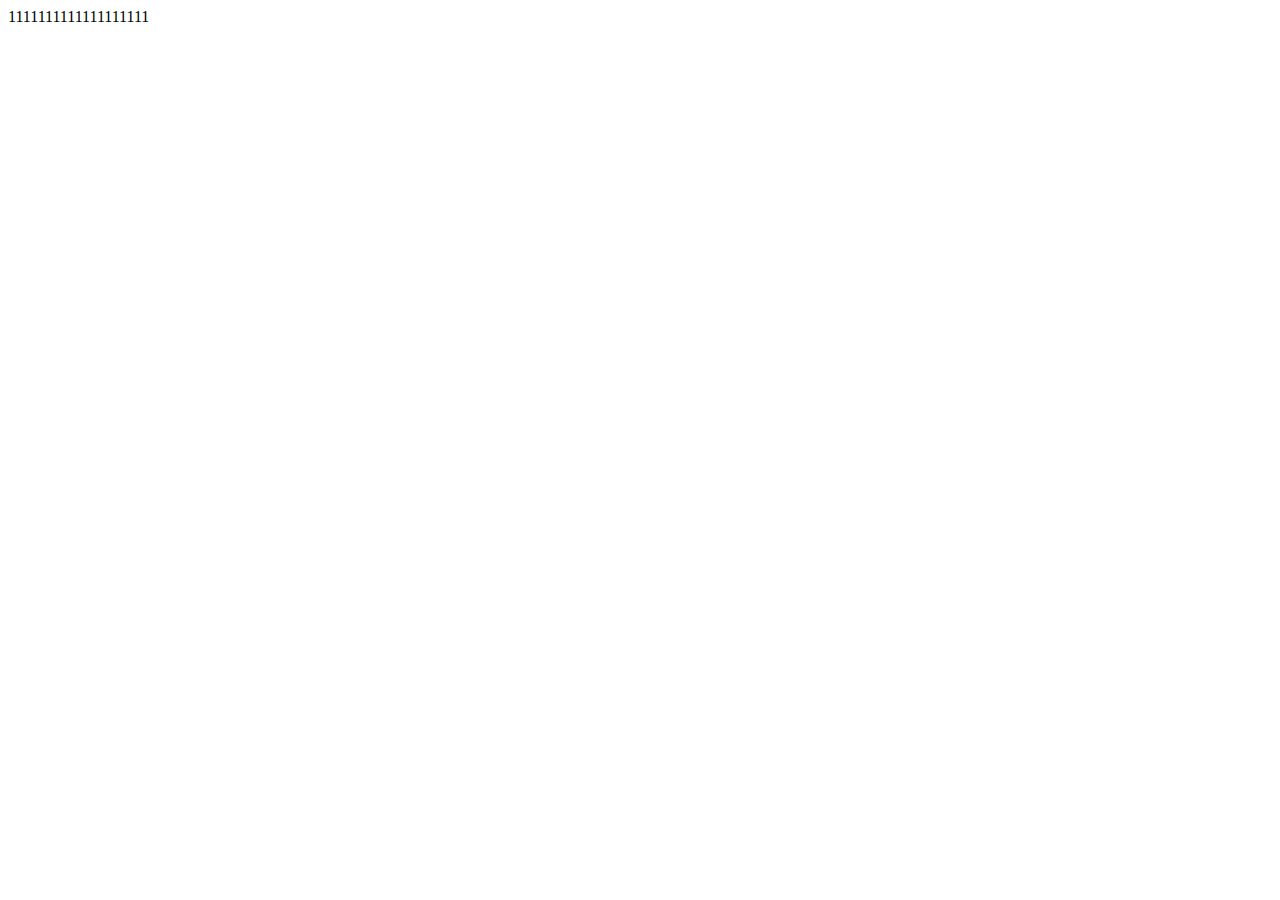
==== index.html @ 2e3b2e32 "ssss" ====
<!DOCTYPE html>
<!DOCTYPE html>
<html lang="en">
<head>
    <meta charset="UTF-8">
    <meta http-equiv="X-UA-Compatible" content="IE=edge">
    <meta name="viewport" content="width=device-width, initial-scale=1.0">
    <title>Document</title>
</head>
<body>
    <div>1111111111111111111</div>
    
</body>
</html>
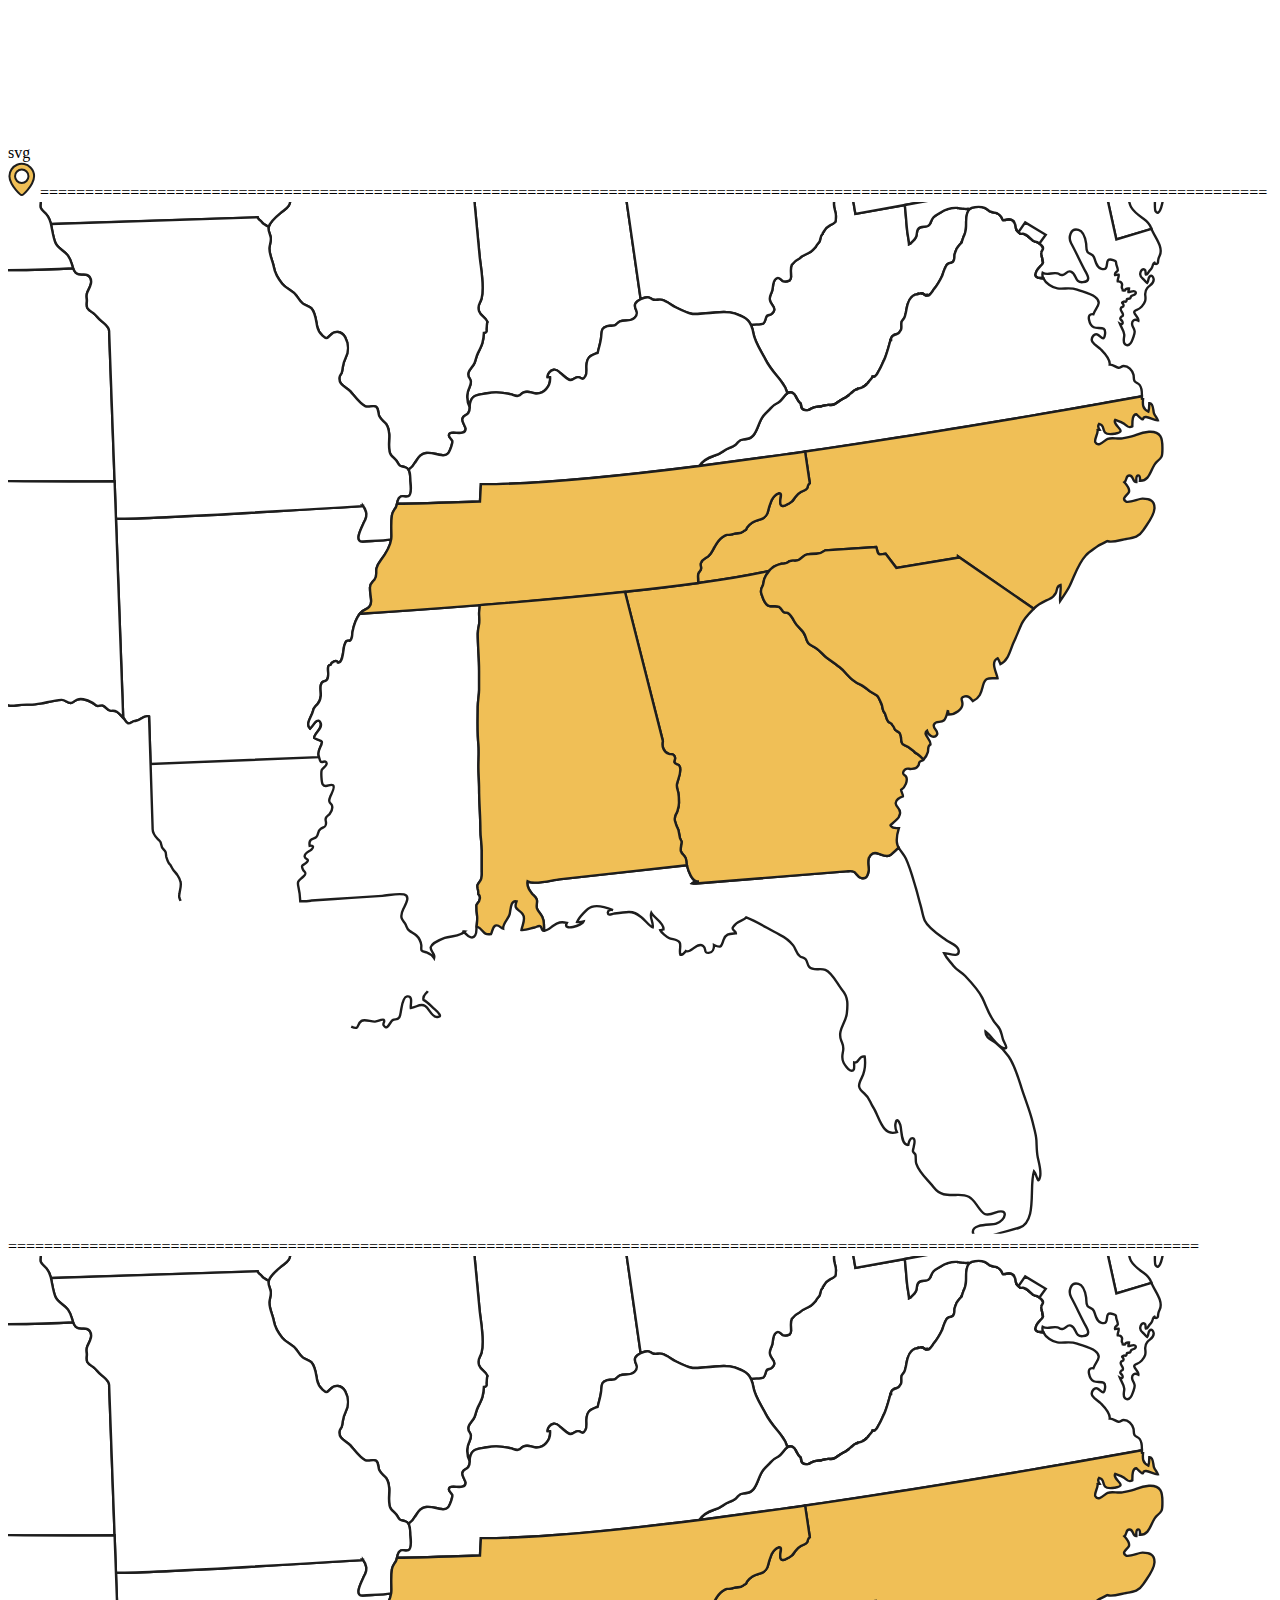
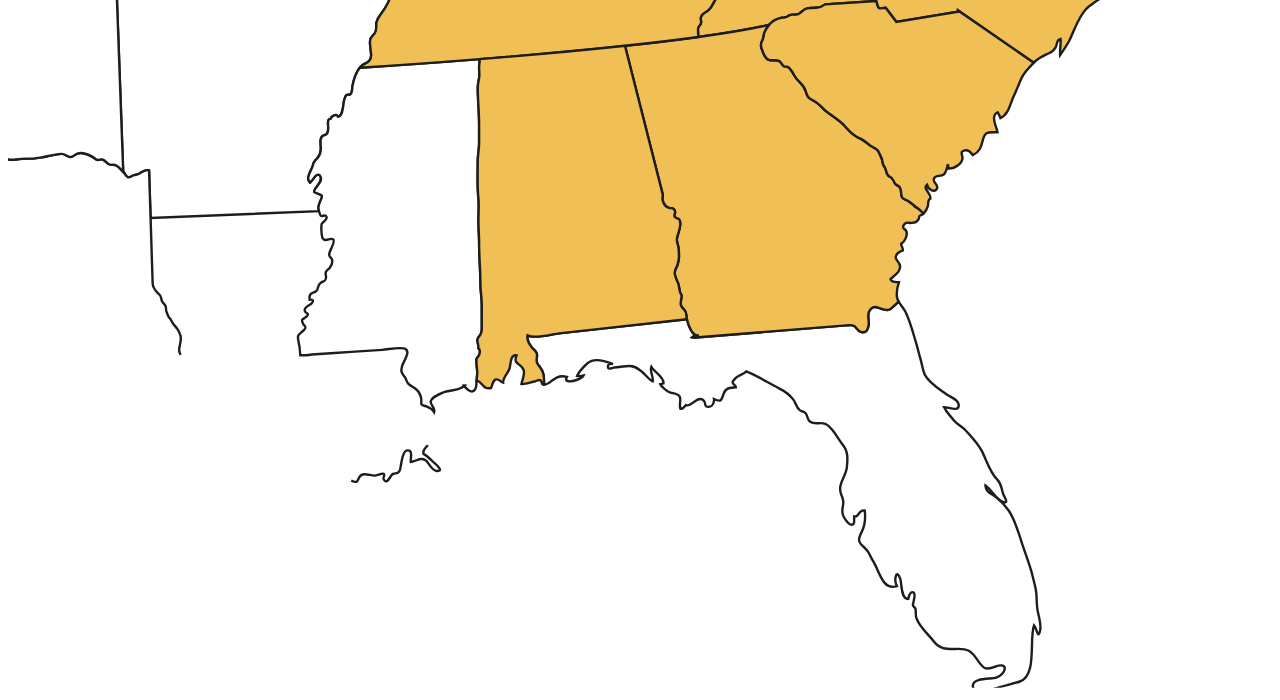
==== commit 8730dc8e: "1" ====
--- a/index.html
+++ b/index.html
@@ -1,14 +1,841 @@
 <!DOCTYPE html>
 <!DOCTYPE html>
 <html lang="en">
-<head>
-    <meta charset="UTF-8">
-    <meta http-equiv="X-UA-Compatible" content="IE=edge">
-    <meta name="viewport" content="width=device-width, initial-scale=1.0">
+  <head>
+    <meta charset="UTF-8" />
+    <meta http-equiv="X-UA-Compatible" content="IE=edge" />
+    <meta name="viewport" content="width=device-width, initial-scale=1.0" />
     <title>Document</title>
-</head>
-<body>
-    <div>1111111111111111111</div>
-    
-</body>
-</html>+  </head>
+  <body>
+    <div>
+      svg<svg><use href="./img/map.svg#state01"></use></svg>
+    </div>
+    <div>
+      <svg
+        width="28"
+        height="36"
+        viewBox="0 0 28 36"
+        fill="none"
+        xmlns="http://www.w3.org/2000/svg"
+      >
+        <circle cx="14" cy="14" r="7" fill="white"></circle>
+        <path
+          d="M1.42847 14.1972L1.42847 14.1967C1.42725 11.7564 2.14998 9.37057 3.50521 7.34117C4.86044 5.31177 6.78725 3.73003 9.04178 2.79611C11.2963 1.86219 13.7772 1.61809 16.1705 2.09469C18.5638 2.57128
+             20.762 3.74716 22.4867 5.47351L22.4887 5.4754C23.6364 6.61803 24.5461 7.97694 25.1651 9.47348C25.7842 10.97 26.1003 12.5745 26.0951 14.194V14.1972C26.0951 16.5569 25.2645 19.0392 24.0187 21.4189C22.7773 
+             23.7902 21.1579 25.9949 19.662 27.7816C18.3848 29.3059 17.0275 30.7601 15.596 32.1382C14.5671 33.1287 12.9565 33.1287 11.9276 32.1382C10.4961 30.7601 9.13879 29.3059 7.86165 27.7816C6.36569 25.9949 4.74632
+              23.7902 3.50489 21.4189C2.25909 19.0392 1.42847 16.5569 1.42847 14.1972ZM13.7618 7.48291C11.9811 7.48291 10.2733 8.19031 9.01408 9.44948C7.75491 10.7087 7.04752 12.4165 7.04752 14.1972C7.04752 15.9779
+               7.75491 17.6857 9.01408 18.9449C10.2733 20.2041 11.9811 20.9115 13.7618 20.9115C15.5425 20.9115 17.2503 20.2041 18.5095 18.9449C19.7687 17.6857 20.4761 15.9779 20.4761 14.1972C20.4761 12.4165 19.7687
+                10.7087 18.5095 9.44948C17.2503 8.19031 15.5425 7.48291 13.7618 7.48291Z"
+          fill="#F0BF56"
+          stroke="#1D1D1D"
+          stroke-width="2"
+        ></path>
+      </svg>
+      ========================================================================================================================================
+    </div>
+    <div>
+      <svg id="svg-map" viewBox="0 0 528 431" fill="none" xmlns="http://www.w3.org/2000/svg">
+        <g clip-path="url(#clip0_14007_17169)">
+          <path
+            d="M261.87 48.2535C260.09 50.1954 257.741 49.0479 255.616 49.8512C254.618
+                                        50.2222 254.276 51.2022 253.385 51.5448C252.408 51.9218 251.297 51.5058 250.309 51.826C247.814 52.6338 248.038 53.6317 247.786 56.3155C247.56 58.6942 246.82 60.7647 
+                                        246.336 63.0043C243.158 64.2819 241.829 64.6469 241.626 68.3764C241.55 69.6496 241.922 71.5076 241.285 72.5847C239.803 75.1205 239.806 73.0067 237.993 73.1368C236.62 
+                                        73.2356 235.997 74.4309 234.831 74.3366C233.739 74.2499 231.932 72.3319 231.025 71.6767C229.837 70.806 229.648 69.7588 227.896 70.049C226.527 70.2719 225.282 71.8113 
+                                        225.414 73.1069C225.736 73.1069 226.114 73.1802 226.446 73.1907C226.764 77.001 223.835 80.4613 220.031 79.8943C218.018 79.5981 217.302 78.7454 215.209 79.5936C214.155 
+                                        80.0185 214.53 80.765 213.043 80.9998C211.937 81.1749 211.238 80.6124 210.238 80.3656C206.304 79.3961 203.796 79.1882 200.144 79.8838C196.756 80.5286 193.794 80.1875 192.989 
+                                        84.1759C192.859 84.8042 192.883 85.3099 192.893 85.7856C191.898 83.8408 191.481 81.8825 192.091 79.3288C192.485 77.6892 193.554 76.3158 193.349 74.9066C193.092 73.1906 191.813
+                                         73.2909 192.367 71.2488C192.712 69.9652 194.338 68.6278 194.893 67.2649C195.473 65.8348 195.595 64.5287 196.296 63.1194C197.944 59.8057 198.593 58.6209 198.79 54.6774C200.537 
+                                         54.5024 199.688 53.5943 199.938 52.601C199.938 52.5052 200.157 49.8512 200.168 49.8512C199.455 48.0336 197.478 47.6012 196.797 45.6489C195.858 42.9965 197.23 42.6824 197.843 
+                                         40.2618C199.159 35.0556 197.478 27.6683 196.98 22.2542C195.286 4.03715 192.793 -21.7198 190.98 -41.1262C191.705 -39.3654 192.418 -37.5477 193.637 -36.0786C197.142 -31.8359 203.064 
+                                         -33.7793 206.99 -36.3135C208.037 -36.9912 209.023 -37.7437 210.01 -38.5007C210.498 -38.8836 210.957 -39.3205 211.387 -39.8097C222.18 -40.7626 246.06 -42.917 252.077 -43.9208L252.177
+                                          -41.6154C252.177 -41.6154 251.932 -41.6528 252.461 -41.6782L264.279 40.6238C263.213 41.1549 262.247 41.8625 262 42.5746C261.194 44.8979 264.167 45.7462 261.87 48.2535Z"
+            fill="white"
+            stroke="#1D1D1D"
+          ></path>
+          <path
+            d="M190.623 304.86V305.009L190.347 305.137V304.86H190.623Z"
+            fill="white"
+            stroke="#1D1D1D"
+          ></path>
+
+          <path
+            d="M175.362 329.588C174.549 330.918 173.033 331.45 173.575 333.286C175.416 334.341 176.725 335.906 178.321 337.262C179.328 338.115 
+                                           182.272 340.94 178.801 340.377C176.842 340.063 175.85 336.859 174.272 335.861C172.12 334.502 170.713 336.473 168.252 336.669C168.016 335.407 169.383 331.474 166.704 331.848C164.879 
+                                           332.103 164.475 336.239 164.189 337.627C164.01 338.492 163.971 339.91 163.42 340.629C162.459 341.893 161.794 341.08 160.667 341.745C159.592 342.391 158.442 346.5 156.898 343.888C156.442 
+                                           343.127 157.724 342.201 156.921 341.629C156.457 341.285 153.95 342.317 153.301 342.37C151.737 342.498 149.009 341.207 147.684 342.066C145.417 343.535 147.132 346.162 143.368 344.467C141.
+                                           527 343.631 140.208 342.946 138.072 342.665C135.708 342.352 133.707 342.364 131.573 341.11C128.138 339.098 131.158 338.262 133.21 336.253C130.878 333.968 126.935 333.516 123.414 
+                                           333.293C123.353 332.522 123.28 331.809 123.62 331.165C120.996 330.026 118.631 332.432 116.087 331.597C114.804 331.177 114.73 330.092 113.118 330.254C112.06 330.363 111.189 331.438 
+                                           110.208 331.771C108.255 332.426 107.894 331.691 106.062 330.979C104.243 330.273 103.394 330.722 101.486 330.969C98.9514 331.293 95.7549 331.014 93.2459 330.605C91.9802 330.402 90.438 
+                                           330.098 89.2426 329.621C87.9709 329.117 87.2834 327.77 86.2239 327.299C84.3007 326.446 79.9103 328.238 77.7614 328.617C74.2153 329.241 70.8888 329.497 67.5415 330.161C67.6236 330.043
+                                            67.7074 329.929 67.7985 329.823C68.078 329.455 68.4515 329.076 68.7325 328.699C68.8221 328.518 69.0119 328.238 69.1031 328.051L69.6619 327.492C70.2208 326.738 70.1312 
+                                            325.43 70.1312 324.59C70.1312 324.124 70.0415 323.655 70.1312 323.281C70.2208 322.721 70.7827 322.346 71.0636 321.879C71.624 321.038 71.7211 319.819 71.624 318.884C71.5344 317.762 70.5032 
+                                            316.92 69.9399 315.986C69.4766 315.051 68.8221 314.21 68.9163 313.088C69.0119 312.062 70.3165 311.405 70.6946 310.379C70.9755 309.347 70.4151 308.317 70.2209 307.379C69.9399 306.356 70.0415 305.049 70.5032 304.114C70.6945 303.551 70.8784 302.989 71.1608 302.432C71.4388 301.961 71.8168 301.403 71.9991 300.839C72.3742 299.808 72.0948 298.783 72.2801 297.756C72.3742 297.193 72.9346 297.005 73.217 296.536C73.495 296.072 73.4023 295.512 73.3052 294.949C73.1199 293.828 72.558 292.892 72.0948 291.954C71.905 291.486 71.6241 290.928 71.5344 290.462C71.4388 289.9 71.5344 289.429 71.624 288.868C71.8168 287.279 72.4654 285.69 72.0948 284.1C71.905 283.072 71.3461 282.046 70.7827 281.205C70.2208 280.267 69.3825 279.61 68.8221 278.681C68.5412 278.207 68.2632 277.646 67.9808 277.182C67.7028 276.807 67.3307 276.436 67.0498 275.963C66.5776 275.218 66.3938 274.377 66.1158 273.532C65.932 272.789 66.1158 271.762 65.6511 271.201C64.7545 270.111 64.1448 269.894 63.9864 268.299C63.8549 266.938 63.565 267.116 62.6803 266.219C61.6343 265.162 60.3162 263.184 60.4149 261.657L59.5601 234.76L129.912 231.887C130.115 232.662 130.427 233.621 130.651 233.796C131.355 234.329 132.927 232.87 133.102 234.543C133.199 235.475 131.256 236.612 131.026 237.346C130.729 238.317 130.937 242.424 131.455 243.242C132.643 245.129 134.519 242.745 135.753 243.653C136.82 244.437 135.066 247.256 134.773 248.001C134.504 248.689 134.096 249.48 134.206 250.252C134.363 251.312 135.004 251.199 135.281 251.934C135.81 253.291 135.293 254.41 134.356 255.632C133.943 256.171 133.183 256.501 132.849 257.163C132.356 258.166 132.878 258.533 132.855 259.425C132.816 261.315 132.147 260.865 130.657 261.848C129.142 262.841 129.823 264.366 128.747 265.353C127.795 266.219 126.232 265.663 125.978 267.448C125.917 267.88 125.941 268.502 126.011 268.923C127.9 268.634 127.615 269.642 126.734 270.489C125.872 271.319 123.698 271.824 123.922 273.439C124.106 274.763 126.037 274.265 124.917 275.733C123.822 277.158 122.062 276.44 123.182 278.791C123.794 280.071 125.103 280.113 123.562 281.618C121.627 283.519 120.644 283.335 121.322 286.155C121.805 288.162 121.982 290.045 122.092 292.116C123.414 292.098 125.821 292.238 126.918 291.767C132.42 291.406 137.912 291.05 143.41 290.693C147.696 290.409 151.983 290.121 156.269 289.845C158.904 289.676 162.801 288.658 165.389 289.248C168.225 289.895 166.117 293.299 165.169 295.271C164.667 296.319 164.032 298.014 164.466 299.247C164.817 300.216 165.706 300.875 166.151 301.868C166.683 303.066 166.504 303.535 167.69 304.434C168.605 305.137 169.738 305.62 170.594 306.397C171.754 307.454 172.423 308.892 172.644 310.433C172.731 311.003 172.478 312.177 172.75 312.645C173.064 313.19 174.298 313.251 174.836 313.458C175.717 313.8 177.475 315.006 177.991 315.824C177.762 316.846 177.035 317.817 176.362 318.528C177.505 319.994 180.513 319.463 181.434 320.74C182.77 322.607 179.539 324.196 178.335 325.155C176.6 326.54 176.437 327.836 175.362 329.588Z"
+            fill="white"
+            stroke="#1D1D1D"
+          ></path>
+          <path
+            d="M401.865 2.85279C400.369 3.98827 400.241 6.26968 400.232 8.1741C400.229 8.22347 400.229 8.27434 400.232 8.32371C400.229 8.37607 400.229 8.42394 400.229 8.47331C400.223 8.52268 400.223 8.57056 400.223 8.62591C400.223 9.12708 400.223 9.6342 400.209 10.1384C400.196 10.3927 400.184 10.6456 400.161 10.8999C400.143 11.1467 400.115 11.3996 400.078 11.6539C399.989 12.2762 399.842 12.906 399.6 13.5314C399.6 13.5314 399.599 13.5313 399.596 13.5358C399.507 13.7692 399.405 13.9966 399.29 14.23C399.287 14.2375 399.281 14.2494 399.278 14.2584C399.198 14.417 399.129 14.589 399.062 14.764C399.012 14.8867 398.972 15.0139 398.929 15.1426C398.906 15.2024 398.891 15.2578 398.869 15.3161C398.785 15.5839 398.698 15.8652 398.604 16.1524C398.576 16.2332 398.549 16.3154 398.524 16.3962C398.5 16.4635 398.476 16.5234 398.453 16.5878C398.421 16.679 398.389 16.7688 398.353 16.857C398.262 16.9737 398.169 17.0829 398.075 17.1936C397.422 17.976 396.795 18.6553 396.303 19.4706C395.926 20.4026 395.551 21.1536 395.369 22.0841C395.363 22.0871 395.363 22.0871 395.363 22.0916C395.363 22.4012 395.363 22.7453 395.339 23.0999C395.332 23.2181 395.318 23.3363 395.302 23.4559C395.294 23.5248 395.282 23.5936 395.272 23.6579C395.249 23.7941 395.22 23.9272 395.181 24.0543C395.127 24.2458 395.058 24.4344 394.967 24.6079C394.876 24.7814 394.762 24.94 394.622 25.0836C394.42 25.2347 394.211 25.317 393.99 25.3739C393.867 25.4068 393.742 25.4292 393.619 25.4591C393.531 25.4801 393.443 25.4966 393.353 25.5175C393.263 25.5369 393.178 25.5608 393.092 25.5908C392.987 25.6177 392.884 25.6581 392.784 25.7135L392.778 25.7165C392.737 25.7374 392.7 25.7583 392.663 25.7808C392.549 25.8556 392.436 25.9409 392.329 26.0501C392.282 26.0965 392.235 26.1503 392.193 26.2027C392.074 26.3657 391.963 26.5452 391.851 26.7337C391.747 26.9178 391.65 27.1092 391.555 27.3037C391.555 27.3097 391.551 27.3097 391.551 27.3097C391.454 27.5087 391.364 27.7136 391.279 27.9246C391.192 28.134 391.106 28.3494 391.022 28.5724C390.944 28.7863 390.867 29.0017 390.789 29.2156C390.789 29.2201 390.786 29.2201 390.786 29.2201C390.711 29.4356 390.638 29.648 390.565 29.8604C390.418 30.2808 390.275 30.6892 390.136 31.0647C389.704 32.0162 389.193 32.9258 388.634 33.7964C388.501 34.0119 388.366 34.2198 388.224 34.4278C388.165 34.5235 388.102 34.6118 388.036 34.706C387.722 35.1578 387.4 35.6036 387.074 36.0315C386.912 36.2499 386.746 36.4609 386.584 36.6733C386.309 37.2373 385.92 37.7998 385.508 38.2037C385.437 38.268 385.372 38.3309 385.306 38.3877C385.298 38.3907 385.299 38.3907 385.299 38.3907C385.233 38.4535 385.163 38.5014 385.094 38.5508C384.949 38.6899 384.847 38.7931 384.758 38.8739C384.734 38.8934 384.708 38.9128 384.689 38.9293C384.628 38.9787 384.568 39.013 384.509 39.04C384.489 39.0489 384.469 39.058 384.448 39.0655C384.427 39.0699 384.411 39.0774 384.391 39.0819C384.329 39.0954 384.26 39.1029 384.184 39.1059C384.072 39.1133 383.946 39.1133 383.779 39.1133H383.596V38.9218C383.032 39.1133 382.474 38.3638 381.915 38.1738C381.738 38.1738 381.524 38.1873 381.289 38.2127C381.21 38.2202 381.126 38.2276 381.044 38.2411C380.875 38.2636 380.702 38.2905 380.519 38.3234C380.182 38.3832 379.832 38.461 379.502 38.5508C379.311 38.6031 379.121 38.666 378.95 38.7259L378.949 38.7303C378.889 38.7513 378.835 38.7707 378.774 38.7961C378.667 38.8365 378.565 38.8859 378.469 38.9353C378.421 38.9592 378.377 38.9846 378.336 39.0086C378.278 39.04 378.229 39.0744 378.179 39.1088C378.027 39.215 377.884 39.3257 377.751 39.4439C377.68 39.5023 377.615 39.5591 377.552 39.6205C377.488 39.6818 377.426 39.7431 377.368 39.8045C376.652 40.5465 376.207 41.4396 375.895 42.4045C375.785 42.7232 375.699 43.0538 375.617 43.3829C375.37 44.3838 375.218 45.4175 375.005 46.4004C374.886 46.761 374.842 47.1185 374.727 47.5269C374.708 47.5972 374.686 47.672 374.663 47.7438C374.638 47.8261 374.603 47.9099 374.569 48.0012C374.532 48.0865 374.49 48.1762 374.445 48.2704C374.258 48.8285 373.695 49.2055 373.327 49.952L373.326 49.9549C373.312 49.9968 373.294 50.0387 373.29 50.0791C373.281 50.1195 373.267 50.1614 373.258 50.2048C373.242 50.2781 373.232 50.3529 373.22 50.4307C373.125 51.1203 373.258 51.8624 373.197 52.5775C373.181 52.7241 373.163 52.8662 373.127 53.0083C373.088 53.1804 373.028 53.3494 372.946 53.511C372.852 53.6561 372.758 53.8057 372.661 53.9568C372.565 54.1079 372.468 54.2545 372.365 54.3937C372.236 54.5732 372.094 54.7332 371.937 54.8469C371.876 54.8918 371.812 54.9337 371.745 54.9621C371.715 54.9771 371.68 54.9891 371.646 55.0025C371.646 55.0025 371.64 55.0025 371.64 55.0055C371.549 55.0504 371.456 55.0908 371.371 55.1282C371.367 55.1282 371.367 55.1342 371.367 55.1342C371.056 55.2628 370.784 55.3376 370.519 55.4184C370.483 55.4304 370.443 55.4423 370.409 55.4558C370.274 55.5007 370.143 55.553 370.008 55.6144C369.965 55.6338 369.92 55.6578 369.878 55.6847C369.842 55.7042 369.809 55.7236 369.772 55.7491C369.352 56.0632 369.112 56.3774 368.977 56.7289C368.925 56.8621 368.892 57.0072 368.873 57.1553C368.847 57.3049 368.84 57.459 368.84 57.622V57.6265H368.647C368.578 57.8839 368.511 58.1412 368.444 58.3985C367.998 60.0681 367.538 61.7346 366.991 63.3488C366.875 63.6854 366.756 64.0235 366.632 64.3571C366.632 64.3571 366.632 64.3571 366.632 64.3616C366.508 64.6937 366.383 65.0288 366.245 65.3535C366.175 65.521 366.108 65.6856 366.038 65.8487C365.291 67.3447 364.729 68.8437 363.981 70.1497C363.781 70.4519 363.596 70.8065 363.399 71.1625C363.36 71.2403 363.313 71.3181 363.27 71.3959C363.201 71.5216 363.128 71.6442 363.055 71.7624C363.013 71.8252 362.976 71.8851 362.935 71.9435C362.853 72.0617 362.771 72.1723 362.686 72.2726C362.645 72.3189 362.605 72.3668 362.563 72.4072C362.486 72.4895 362.405 72.5658 362.32 72.6331C362.27 72.675 362.218 72.7094 362.163 72.7423C361.886 72.9219 361.561 73.0131 361.178 72.9622C360.846 73.616 360.093 74.4179 359.537 75.106C359.461 75.2033 359.382 75.2975 359.316 75.3918C359.268 75.4501 359.223 75.5025 359.167 75.5594C359.07 75.679 358.963 75.7913 358.851 75.9079C358.799 75.9678 358.741 76.0231 358.684 76.0784C358.518 76.252 358.336 76.415 358.149 76.5676C357.961 76.7262 357.763 76.8743 357.565 77.0045C357.56 77.0045 357.56 77.0045 357.56 77.009C357.364 77.1421 357.155 77.2603 356.952 77.3695C356.746 77.4712 356.532 77.561 356.326 77.6298L356.318 77.6328C356.178 77.6792 356.046 77.7241 355.916 77.763C355.788 77.8094 355.665 77.8467 355.543 77.8856C355.482 77.9036 355.423 77.9231 355.367 77.944C355.305 77.9635 355.247 77.9828 355.187 78.0053C354.845 78.1235 354.524 78.2417 354.195 78.3928C353.975 78.4945 353.756 78.6127 353.519 78.7518C352.935 79.2201 352.423 79.621 351.94 80.0324C351.746 80.197 351.557 80.3646 351.375 80.5396C351.371 80.5396 351.371 80.5396 351.371 80.5441C351.276 80.6323 351.182 80.7221 351.09 80.8179C350.975 80.9076 350.863
+                                             80.9958 350.741 81.0751C350.741 81.0751 350.738 81.0751 350.738 81.0781C350.507 81.2442 350.278 81.3893 350.045 81.5239C350.042 81.5239 350.042 81.5269 350.042 81.5269C349.456 81.871 348.875 82.1478 348.289 82.4993C347.165 83.0618 346.231 83.9969 345.109 84.5609C344.365 84.9274 343.618 84.7449 342.685 84.7449C341.747 84.7449 340.817 85.1204 339.885 85.3029C338.945 85.4914 338.016 85.4914 337.079 85.6784C336.675 85.7607 336.3 85.9163 335.934 86.0883C335.929 86.0883 335.929 86.0913 335.929 86.0913C335.772 86.1691 335.62 86.2454 335.46 86.3277C335.454 86.3277 335.454 86.3307 335.454 86.3307C335.137 86.4953 334.816 86.6628 334.466 86.8004C333.713 86.9844 332.409 86.9844 331.851 86.4264C331.476 86.0509 331.291 85.4914 331.291 85.1204C331.231 84.884 331.227 84.7419 331.236 84.6387C331.239 84.537 331.256 84.4756 331.231 84.4053C331.204 84.3155 331.126 84.2093 330.913 83.9969C330.04 83.3401 329.543 82.0461 328.928 81.0138C328.933 81.0094 328.933 81.0093 328.928 81.0093C328.869 80.9076 328.806 80.8089 328.744 80.7146C328.679 80.6219 328.613 80.5321 328.547 80.4453C328.547 80.4453 328.547 80.4453 328.547 80.4423C328.489 80.3555 328.416 80.2748 328.344 80.197C327.988 79.8095 327.573 79.5432 327.033 79.5073C326.478 79.4699 325.989 79.633 325.545 79.9187V79.9142C325.145 78.1355 324.287 76.445 322.812 74.6213C320.258 71.4453 318.238 69.4122 316.446 65.8487C314.684 62.345 312.048 58.6887 311.395 54.9113C311.334 54.5612 311.268 54.2306 311.199 53.9149C311.165 53.7608 311.129 53.6052 311.092 53.4601C311.075 53.3913 311.059 53.3285 311.042 53.2627C311.015 53.149 310.986 53.0352 310.954 52.9245C310.908 52.7645 310.859 52.6089 310.811 52.4593C310.77 52.3276 310.73 52.2065 310.684 52.0823C310.678 52.0584 310.669 52.0345 310.66 52.009C310.611 51.8923 310.566 51.7726 310.522 51.6574C310.47 51.5363 310.415 51.4136 310.356 51.2939C311.683 50.9348 314.702 51.3776 315.597 50.7029C316.718 49.8622 316.156 48.1792 317.277 47.3384C318.124 47.0587 318.398 47.3384 319.243 46.4976C319.521 46.2179 320.085 45.6584 320.085 45.0959C320.361 43.6896 318.68 42.5676 318.398 41.4501C317.842 39.7626 318.398 39.2045 318.958 37.7998C319.804 36.1167 319.243 33.3132 320.642 32.1897C322.044 30.7864 322.604 32.4725 323.726 33.032C324.568 33.3133 325.966 33.032 326.53 32.7492C327.368 31.9085 327.084 31.3489 327.084 30.5097C327.084 29.1049 326.808 27.4219 327.368 26.3014C327.927 25.4591 329.608 24.0543 330.729 23.4963C331.851 22.0916 334.094 21.8103 335.495 20.6883C336.337 20.1273 336.895 19.2865 337.452 18.724C337.735 17.8833 338.857 17.0425 339.138 16.2002C339.42 15.361 339.42 13.9562 340.258 13.3982C340.258 12.8342 340.536 12.8342 340.817 12.2747C341.375 11.1512 342.222 10.3105 343.343 9.74646C343.902 9.4697 345.021 8.90565 345.581 8.34613C345.862 7.78214 345.862 6.38337 345.862 5.82087C345.862 4.13934 345.021 2.73756 345.021 1.05304C345.021 -0.91124 345.021 -2.59274 345.581 -4.27727C346.145 -5.96029 346.983 -7.64333 347.261 -9.0451C347.934 -11.5075 347.529 -13.614 346.638 -15.6426C346.409 -16.1617 346.148 -16.6733 345.862 -17.1834C346.424 -18.0242 346.145 -19.423 346.424 -20.2682C346.983 -21.109 348.382 -21.3902 348.663 -22.2325C348.941 -22.1741 349.193 -22.1966 349.413 -22.2774L353.989 4.98009L374.638 1.24902C374.727 2.03593 374.747 2.75848 374.865 3.5783C375.005 5.11771 375.143 6.80376 375.282 8.48529C375.422 10.3104 375.564 11.992 375.847 13.675C375.986 14.9346 376.409 16.3409 376.409 17.602C376.684 17.4629 377.386 17.3223 377.386 16.9049C378.179 16.0985 378.826 15.7724 379.305 14.631C379.733 13.6331 379.53 12.3839 380.082 11.4698C381.44 9.20035 383.819 11.4085 385.056 9.29765C385.675 8.24596 385.72 7.33481 386.624 6.38334C387.444 5.52612 388.482 5.09528 389.456 4.45348C391.515 3.12203 393.553 2.32912 396.158 2.45628C396.236 2.46078 396.331 2.46529 396.433 2.47725C396.545 2.48174 396.656 2.49224 396.771 2.51019C396.901 2.52216 397.032 2.5386 397.161 2.55804C397.247 2.56851 397.333 2.57898 397.419 2.59245C397.779 2.63882 398.175 2.69268 398.589 2.74205C398.822 2.77048 399.054 2.8004 399.29 2.82584C399.405 2.8393 399.523 2.85276 399.646 2.86024C399.821 2.88119 399.993 2.89762 400.167 2.91408C400.309 2.92455 400.454 2.93355 400.601 2.93803C400.741 2.94253 400.88 2.94253 401.024 2.93803C401.189 2.93355 401.363 2.92311 401.524 2.90217C401.639 2.8887 401.75 2.86925 401.865 2.85279Z"
+            fill="white"
+            stroke="#1D1D1D"
+          ></path>
+          <path
+            d="M489.249 -29.3117C489.712 -27.1844 489.832 -24.9568 489.817 -22.7861C489.802 -20.4523 488.98 -19.2016 487.859 -17.2733C486.589 -15.0607 486.694 -12.6655 486.559 -10.2076C486.455 -8.00394 485.692 -6.29698 484.407 -4.5197C483.182 -2.81274 482.614 -1.48423 482.151 0.580279C481.927 1.55269 481.015 5.88811 479.446 4.01061C478.221 2.52207 480.746 -7.80642 476.667 -4.58698C476.039 -4.0918 475.217 -2.8367 474.335 -2.81725C473.469 -2.80827 473.065 -3.75973 472.572 -4.3357C471.123 -6.02321 469.434 -5.32158 467.775 -6.4047C467.267 -6.73084 466.323 -8.15499 465.392 -8.96883C465.386 -8.99576 465.375 -9.02422 465.369 -9.04516C464.949 -10.0295 464.25 -10.3078 464.25 -11.2907V-12.8346C464.25 -13.9013 462.863 -14.6732 462.893 -15.9343C462.915 -16.7048 463.262 -17.2538 463.74 -17.749C464.047 -18.0796 464.416 -18.3878 464.777 -18.7259C465.478 -19.3752 466.339 -19.9766 466.904 -20.6872C467.521 -21.4621 467.88 -22.0396 468.582 -22.6739C469.314 -23.3367 470.405 -23.8587 470.809 -24.7548C471.003 -25.2096 470.794 -25.8215 470.973 -26.2883C471.182 -26.8029 471.705 -27.0318 471.915 -27.5554C472.423 -28.7448 471.974 -29.602 471.496 -30.6133C470.704 -32.3172 471.197 -34.7603 470.106 -36.5091C467.596 -36.6452 467.85 -39.3036 466.592 -40.7398C465.885 -41.5492 464.936 -41.6494 464.35 -42.5695C463.824 -43.4102 463.621 -44.6624 463.716 -45.6543C463.957 -48.1646 463.745 -50.1558 463.267 -52.6676C462.989 -54.1726 462.978 -54.3297 463.964 -55.507C464.777 -56.466 464.954 -57.3352 465.365 -58.4228C465.707 -59.3324 466.311 -59.4401 466.766 -60.0968C467.372 -60.9481 467.028 -61.892 467.297 -62.9123C467.611 -64.2079 468.582 -65.2087 469.404 -66.2844C469.449 -66.1841 469.509 -66.0869 469.568 -65.9911C470.002 -65.4301 470.136 -65.4301 470.839 -65.4301C472.094 -65.4301 473.215 -65.291 474.47 -64.8691C475.038 -64.73 475.74 -64.5894 476.293 -64.4487C476.995 -64.1675 477.414 -63.7471 478.266 -63.608C479.655 -63.3267 480.926 -62.7672 482.181 -62.3453C484.363 -61.6108 486.395 -61.5764 487.471 -59.1199C488.188 -57.4474 488.92 -56.3373 488.382 -54.599C488.084 -53.6714 487.65 -52.9189 487.949 -51.966C488.173 -51.2329 488.89 -50.7647 489.085 -50.0047C489.339 -48.959 488.651 -48.3022 488.636 -47.3433C487.277 -48.0823 486.365 -47.5348 485.558 -45.7605C484.452 -43.3594 485.319 -42.6488 487.396 -41.4744C489.862 -40.0726 490.504 -38.6484 489.458 -36.0154C488.472 -33.5634 488.696 -31.8295 489.249 -29.3117Z"
+            fill="white"
+            stroke="#1D1D1D"
+          ></path>
+          <path
+            d="M199.937 52.6018C199.688 53.5951 200.537 54.5032 198.79 54.6782C198.592 58.6218 197.944 59.8066 196.296 63.1202C195.595 64.5295 195.472 65.8356 194.892 67.2658C194.338 68.6287 192.712 69.9661 192.367 71.2497C191.812 73.2917 193.092 73.1915 193.349 74.9074C193.553 76.3166 192.485 77.69 192.09 79.3296C191.481 81.8833 191.898 83.8417 192.893 85.7865C192.915 86.5225 192.912 87.1838 192.277 88.1323C191.493 89.2992 189.779 89.1376 189.785 90.8251C189.785 92.2224 190.905 93.3444 191.183 94.7462C190.905 98.392 184.179 94.7461 184.179 97.5527C184.179 98.3919 185.303 98.9544 185.578 99.7967C185.86 100.356 185.303 101.198 185.303 101.762C184.457 104.285 183.898 106.248 181.096 105.688C178.856 105.408 176.894 104.566 174.653 104.846C172.13 105.126 171.29 107.088 169.887 109.053C169.354 110.119 168.448 111.119 167.339 111.849C167.008 111.335 166.519 110.939 165.785 110.731C163.886 110.194 163.768 110.67 162.786 108.878C161.949 107.356 160.994 106.961 159.98 105.688C158.46 103.785 159.488 99.3584 159.24 96.9034C159.076 95.3191 158.957 94.0774 157.973 92.7729C157.022 91.5133 155.755 90.9313 155.081 89.4233C154.601 88.3282 154.864 86.2577 153.777 85.5381C152.633 84.7826 150.768 85.9092 149.334 85.3497C147.095 84.4805 144.721 81.0127 143.028 79.1232C141.296 77.1918 137.929 76.5291 138.498 73.1466C138.639 72.3163 139.156 71.9916 139.429 71.2736C139.695 70.5944 139.683 70.0842 139.806 69.2195C140.012 67.7953 140.348 66.5611 140.979 65.3044C142.276 62.7298 142.385 59.295 140.894 56.5453C139.363 53.7343 136.455 53.5712 134.441 55.8003C133.122 57.2529 132.912 57.1855 131.361 55.8047C130.206 54.7725 129.46 53.5054 129.158 52.0168C128.667 49.5993 128.508 46.2452 126.687 44.3527C125.774 43.3998 124.315 43.2861 123.194 42.4423C121.962 41.5103 121.35 40.3808 120.526 39.1585C118.942 36.8068 116.434 36.4612 114.547 34.1154C112.703 31.8325 111.528 29.9461 111.027 27.0393C110.585 24.4871 109.013 21.7493 109.218 19.1403C109.325 17.6981 109.94 16.594 109.781 14.9888C109.633 13.5975 108.701 12.1733 108.804 10.8703C108.816 10.7072 108.849 10.5457 108.897 10.3706C109.469 8.36298 112.39 5.80626 113.796 4.65582C116.576 2.38336 118.112 2.06921 117.955 -2.03288C117.83 -5.25381 119.781 -7.62054 116.479 -9.91993C117.245 -14.9825 120.022 -17.3387 124.672 -18.6791C126.776 -19.2865 127.727 -20.9904 129.762 -21.8177C132.153 -22.7752 132.138 -24.1994 133.086 -26.5287C133.618 -27.8363 134.452 -28.6889 134.582 -30.0847C134.718 -31.5538 134.096 -33.2593 134.018 -34.7598C133.951 -36.0718 134.493 -38.2261 134.035 -39.4319C133.523 -40.7783 131.842 -41.2555 130.986 -42.379C130.06 -43.5788 130.016 -44.8968 129.299 -46.1161C128.531 -47.4161 127.205 -47.8081 126.122 -48.7371C125.16 -49.5704 124.725 -50.6984 124.248 -51.7591L185.692 -57.4574C185.733 -54.401 185.984 -51.4045 187.397 -48.3871C188.359 -46.3271 189.553 -44.3807 190.479 -42.2982C190.645 -41.9108 190.816 -41.5248 190.98 -41.1254C192.793 -21.719 195.285 4.03799 196.98 22.255C197.478 27.6691 199.159 35.0565 197.842 40.2626C197.23 42.6832 195.858 42.9973 196.796 45.6498C197.478 47.6021 199.455 48.0344 200.167 49.8521C200.157 49.8521 199.937 52.506 199.937 52.6018Z"
+            fill="white"
+            stroke="#1D1D1D"
+          ></path>
+          <path
+            d="M471.916 -27.555C471.706 -27.0314 471.183 -26.8024 470.974 -26.2878C470.795 -25.8211 471.004 -25.2092 470.81 -24.7544C470.406 -23.8583 469.315 -23.3362 468.583 -22.6735C467.881 -22.0392 467.522 -21.4617 466.905 -20.6867C466.34 -19.9761 465.479 -19.3747 464.779 -18.7255C464.417 -18.3874 464.048 -18.0791 463.741 -17.7485C463.507 -17.8547 463.263 -17.9565 462.99 -18.0223C462.147 -18.4442 461.029 -18.4442 460.044 -18.5833C459.206 -18.7254 458.226 -18.8631 457.383 -18.3021C456.545 -17.7411 455.563 -17.3207 454.445 -16.7612C453.88 -16.6191 453.326 -16.4799 453.181 -15.9189C453.043 -15.497 453.043 -15.0782 452.903 -14.6578C452.62 -14.2359 452.06 -13.9561 451.64 -13.6734C451.292 -13.3263 451.051 -12.9284 450.82 -12.502L374.637 1.2494L353.987 4.98047L349.413 -22.2755L342.178 -65.3908C343.401 -65.7708 344.695 -65.8949 345.985 -66.2719C347.974 -66.8569 348.425 -68.4502 349.559 -69.9791C350.474 -71.2148 351.832 -72.1618 353.059 -73.0744C354.026 -73.785 355.013 -74.0049 356.03 -74.2786L357.629 -62.3449C357.629 -62.3449 430.64 -77.7464 449.01 -82.5307C449.249 -82.4649 449.476 -82.4021 449.678 -82.4021C450.24 -82.2629 451.219 -82.402 451.778 -81.9801C452.483 -81.6989 453.043 -81.0002 453.744 -80.5784C454.303 -80.2986 454.999 -80.158 455.703 -80.0189C456.823 -79.8783 457.804 -79.597 457.804 -78.3343C457.804 -77.0702 457.664 -75.5293 458.226 -74.2682C458.508 -73.5651 459.064 -73.1447 459.626 -72.5852C459.905 -72.1618 459.769 -72.0226 460.328 -71.882C460.611 -71.7429 461.029 -71.882 461.309 -71.882C462.008 -71.882 462.709 -71.882 463.41 -71.3225C464.111 -70.9022 464.251 -69.9192 465.088 -69.4974C466.213 -69.077 468.314 -69.2161 468.882 -67.955C469.106 -67.3715 469.151 -66.7836 469.405 -66.2839C468.583 -65.2083 467.612 -64.2074 467.298 -62.9119C467.029 -61.8916 467.373 -60.9476 466.768 -60.0964C466.312 -59.4396 465.708 -59.3319 465.366 -58.4224C464.955 -57.3348 464.779 -56.4655 463.966 -55.5066C462.979 -54.3292 462.99 -54.1721 463.268 -52.6671C463.746 -50.1553 463.958 -48.1641 463.718 -45.6538C463.622 -44.662 463.825 -43.4098 464.351 -42.569C464.937 -41.649 465.886 -41.5487 466.593 -40.7394C467.851 -39.3032 467.597 -36.6448 470.107 -36.5087C471.198 -34.7598 470.705 -32.3168 471.497 -30.6128C471.975 -29.6015 472.424 -28.7443 471.916 -27.555Z"
+            fill="white"
+            stroke="#1D1D1D"
+          ></path>
+          <path
+            d="M134.583 -30.0848C134.453 -28.689 133.62 -27.8363 133.088 -26.5288C132.14 -24.1995 132.155 -22.7752 129.764 -21.8178C127.729 -20.9905 126.778 -19.2865 124.674 -18.6791C120.024 -17.3387 117.247 -14.9825 116.481 -9.91997C119.783 -7.62058 117.832 -5.25385 117.957 -2.03292C118.114 2.06917 116.578 2.38333 113.798 4.65578C112.392 5.80622 109.471 8.36295 108.898 10.3706C108.745 10.2943 108.586 10.215 108.428 10.1252C107.869 9.84399 107.404 9.46845 106.844 9.18869C106.47 8.90744 106.282 8.72345 106.004 8.34645C105.626 7.97693 105.164 7.59844 104.787 7.22443C104.602 6.94318 104.227 6.66344 104.227 6.38219L17.9398 9.21119C17.9144 9.10796 17.8905 9.00919 17.8711 8.90746C17.375 6.79059 16.683 5.48307 15.0243 4.1172C12.6244 2.14694 13.9364 1.33312 13.6734 -1.33129C13.5673 -2.39796 13.125 -3.15494 12.8291 -4.13633C12.182 -6.27863 13.5614 -8.3955 12.2389 -10.454C11.6292 -11.4025 10.5323 -12.0981 10.3111 -13.2545C10.0989 -14.3526 10.492 -15.5944 10.4516 -16.7613C10.3455 -19.505 9.02594 -19.9089 7.1042 -21.5171C7.80505 -22.9368 7.49721 -25.1494 7.39709 -26.7172C7.2626 -28.8835 6.78891 -29.5911 5.14811 -30.8089C4.85223 -31.8292 5.26767 -32.7552 5.12571 -33.7366C4.95386 -34.9259 4.59372 -34.6581 3.86448 -35.4136C2.43288 -36.8976 4.20219 -37.8881 3.88987 -39.6504C3.61491 -41.2945 1.99803 -42.0574 1.62593 -43.5489C1.29418 -44.852 1.24635 -46.158 1.08795 -47.482C0.941501 -48.8359 0.548461 -49.2054 -0.0567536 -50.4247C-0.337693 -50.89 -0.433326 -51.3492 -0.499078 -51.8144V-51.8204C-0.537931 -52.0553 -0.572307 -52.2917 -0.617138 -52.528C-1.03855 -54.0689 -1.45697 -55.1925 -1.18051 -56.7349C-1.03855 -57.4365 -0.757599 -58.1367 -0.757599 -58.8368V-60.9417C-0.757599 -61.784 -1.18053 -62.345 -1.45698 -63.1857C-1.59895 -63.7467 -1.45692 -64.589 -1.31645 -65.15C-1.18046 -65.9907 -1.1805 -66.6924 -0.757599 -67.394C-0.337684 -68.0956 -0.0567449 -68.516 -0.197215 -69.3598C-0.337684 -70.2006 -1.03856 -70.621 -1.45698 -71.182C-1.8769 -71.743 -2.0188 -72.5852 -1.87684 -73.2853C-1.73637 -74.1276 -1.03855 -74.4088 -1.18051 -75.2481C-1.18051 -75.8555 -1.3852 -76.3552 -1.44049 -76.9311C-0.918963 -76.9267 0.857794 -76.9206 3.60442 -76.9162C23.4854 -76.8593 94.4196 -76.8833 111.421 -79.826C111.606 -77.8751 111.977 -76.0006 112.965 -74.2623C113.656 -73.0385 114.303 -71.5649 114.218 -70.1048C114.127 -68.4442 113.03 -68.3769 112.392 -67.0679C110.895 -64.0175 114.398 -61.8513 115.302 -59.4053C115.787 -58.0828 115.565 -56.5119 116.881 -55.5635C118.072 -54.7048 119.755 -55.1012 121.139 -54.7766C122.995 -54.3398 123.655 -53.0996 124.25 -51.7591C124.727 -50.6985 125.161 -49.5704 126.124 -48.7372C127.207 -47.8081 128.533 -47.4162 129.301 -46.1161C130.018 -44.8969 130.062 -43.5789 130.988 -42.3791C131.844 -41.2556 133.525 -40.7784 134.037 -39.432C134.495 -38.2262 133.953 -36.0718 134.02 -34.7598C134.098 -33.2593 134.719 -31.5538 134.583 -30.0848Z"
+            fill="white"
+            stroke="#1D1D1D"
+          ></path>
+          <path
+            d="M148.498 134.209C148.776 133.554 149.241 132.897 149.435 132.151C149.714 131.496 149.714 130.935 149.714 130.188C149.538 128.913 149.064 127.948 148.347 127.012H148.312C145.222 127.202 63.3358 132.269 45.0972 132.342L48.1277 215.499C48.2891 215.668 48.4386 215.837 48.5805 216.004C49.0991 216.637 49.3038 217.458 50.1421 217.735C51.0372 218.031 51.8069 217.029 52.6646 216.867C53.479 216.718 53.9991 216.734 54.7164 216.287C56.0598 215.443 57.4644 214.29 58.9244 214.906L59.5595 234.76L129.911 231.887V231.881C129.815 231.501 129.745 231.163 129.717 230.99C129.524 229.628 129.926 228.768 130.473 227.664C132.266 224.062 130.123 225.525 127.891 223.848C127.849 221.734 131.852 219.868 130.473 217.34C129.231 215.056 127.426 218.933 126.175 219.972C124.086 218.093 126.865 214.933 127.297 212.892C127.713 210.934 127.952 211.198 129.207 209.862C130.138 208.874 130.534 207.567 130.657 206.303C130.791 204.86 130.338 203.218 130.651 201.817C131.094 199.813 131.915 200.67 133.091 199.718C134.854 198.293 132.435 193.413 134.735 193.366C135.025 192.364 137.434 190.813 137.788 192.434C139.984 192.569 140.035 187.01 140.409 185.587C140.539 185.096 140.898 183.829 141.305 183.482C141.923 182.957 142.677 183.391 142.791 183.318C143.997 182.501 143.661 180.94 143.913 179.558C144.388 176.99 145.297 174.129 146.956 171.996C147.045 171.876 147.136 171.767 147.229 171.655C148.268 170.426 149.804 170.239 150.883 169.135C152.066 167.924 151.744 166.942 151.578 165.347C151.433 163.901 151.159 162.486 151.206 161.046C151.271 159.188 151.974 159.082 153.065 157.824C154.308 156.377 153.634 154.793 153.91 153.08C154.16 151.583 154.837 150.779 155.71 149.639C157.592 147.18 159.599 144.116 160.07 140.931C156.215 141.591 152.199 141.55 148.307 141.83C144.327 142.114 147.752 135.945 148.498 134.209Z"
+            fill="white"
+            stroke="#1D1D1D"
+          ></path>
+          <path
+            d="M38.7186 49.4434C37.7293 48.5443 36.8939 47.5135 35.9091 46.6369C35.0289 45.8574 33.7139 45.3413 33.1416 44.2522C32.6081 43.2364 33.0325 42.047 32.9713 40.919C32.91 39.8299 32.6141 38.9174 33.1087 37.7729C33.965 35.7922 35.6177 33.5198 34.1652 31.3146C32.7202 29.1155 30.2142 31.3445 28.3447 29.5643C27.7873 29.0377 27.4361 28.3645 27.1791 27.6524C-14.5135 30.4365 -101.883 25.0373 -124.131 23.5667L-128.345 112.593C-36.2669 117.396 34.4761 116.76 44.5271 116.643L42.2527 54.2127C42.5262 52.0734 40.0515 50.6492 38.7186 49.4434Z"
+            fill="white"
+            stroke="#1D1D1D"
+          ></path>
+          <path
+            d="M72.0954 291.954C71.9056 291.486 71.6246 290.928 71.535 290.463C71.4394 289.9 71.5349 289.429 71.6246 288.868C71.8174 287.279 72.466 285.69 72.0954 284.1C71.9056 283.072 71.3466 282.046 70.7833 281.205C70.2214 280.267 69.3831 279.611 68.8227 278.682C68.5417 278.207 68.2638 277.646 67.9814 277.183C67.7034 276.807 67.3313 276.436 67.0504 275.963C66.5782 275.218 66.3943 274.378 66.1164 273.532C65.9326 272.789 66.1164 271.763 65.6517 271.202C64.7551 270.111 64.1454 269.894 63.9869 268.299C63.8554 266.938 63.5656 267.116 62.6809 266.22C61.6349 265.162 60.3168 263.184 60.4154 261.657L59.5606 234.76L58.9255 214.906C57.4655 214.29 56.0609 215.443 54.7175 216.287C54.0002 216.734 53.4801 216.718 52.6657 216.868C51.808 217.029 51.0383 218.031 50.1432 217.735C49.3048 217.458 49.1002 216.637 48.5816 216.004C48.4397 215.837 48.2902 215.668 48.1288 215.499C47.8733 215.226 47.5968 214.962 47.3652 214.697C46.7809 214.048 46.2653 213.358 45.4733 212.917C44.4721 212.36 44.0507 212.555 43.042 212.55C41.3713 212.538 40.9559 210.683 39.4959 210.323C38.683 210.125 38.0195 210.625 37.35 210.505C36.6461 210.382 35.9648 209.588 35.3625 209.227C34.3269 208.617 32.6533 207.897 31.4652 207.7C30.6404 207.567 29.7333 207.564 28.9428 207.826C27.9789 208.14 27.5365 208.993 26.5099 209.227C24.8676 209.598 24.0173 207.826 22.3138 207.986C19.5671 208.242 16.7084 208.919 13.9977 209.413C12.2986 209.718 10.4321 210.037 8.67029 209.957C6.77841 209.868 5.10774 210.047 3.23083 210.317C1.24483 210.602 0.209198 210.646 -1.5123 209.507C-2.94389 208.56 -4.61456 208.717 -6.2733 209.115C-7.13257 209.32 -7.9664 210.007 -8.87347 209.986C-10.0451 209.95 -9.92255 208.785 -11.2226 208.913C-12.1357 209.007 -12.8903 209.15 -13.8378 208.919C-14.5894 208.741 -15.1408 208.34 -15.891 208.476C-17.4914 208.768 -18.2999 210.433 -19.8854 210.815C-21.1945 211.121 -23.2582 211.244 -24.1175 210.047C-24.6241 209.341 -25.0918 208.927 -25.6955 208.274C-26.9209 206.955 -27.3184 205.688 -29.131 207.348C-30.0904 208.231 -31.8448 210.322 -33.3586 209.788C-34.7647 209.295 -35.5254 206.66 -36.4653 205.553C-37.0556 204.852 -37.5114 203.489 -38.3781 203.095C-39.2717 202.697 -39.5945 203.287 -40.3626 203.617C-41.18 203.964 -41.455 203.569 -42.3247 203.195C-43.172 202.83 -43.9849 203.336 -44.7351 203.016C-45.7214 203.454 -47.2367 202.416 -47.9345
+                                              201.722C-48.3559 201.296 -48.604 200.727 -49.2391 200.525C-49.8951 200.319 -50.2732 200.743 -50.9307 200.7C-52.2114 199.829 -53.8836 200.679 -55.4033 200.224C-56.2103 199.976 -56.8812 
+                                              200.082 -57.739 199.924C-58.6999 199.746 -59.5472 199.544 -60.5096 199.442C-61.4465 199.34 -61.9935 199.051 -62.4328 198.17C-63.2562 196.508 -63.8569 194.215 -65.4873 193.138C-67.3761 
+                                              191.887 -69.014 193.106 -71.003 192.928C-72.6393 192.786 -73.3326 191.164 -75.1109 191.437C-76.0449 191.576 -76.5112 191.996 -77.4451 191.553C-78.4493 191.079 -78.1131 190.333 -78.7497 
+                                              189.659C-79.4012 188.967 -79.8376 189.137 -80.2486 188.16C-80.7865 186.871 -82.2047 185.916 -83.6109 185.916C-83.7977 185.916 -84.0771 185.916 -84.1727 185.828C-84.4342 185.649 -84.2848
+                                               185.388 -84.4238 185.204L-82.6739 129.678C-86.2589 129.552 -138.337 127.618 -151.685 127.118L-
+                                              159.149 257.244L-249.867 251.84L-249.822 251.981C-249.776 252.216 -249.637 252.358 -249.541 252.59C-249.495 252.633 -249.541 252.73 -249.495 252.775C-249.495 252.872 -249.401 252.961 
+                                              -249.355 253.011C-249.305 253.152 -249.216 253.291 -249.12 253.381C-248.981 253.478 -248.796 253.522 -248.655 253.619C-248.515 253.715 -248.374 253.804 -248.234 253.943C-247.954 254.133 -247.484 254.316 -247.581 254.741C-247.624 254.878 -247.654 254.952 -247.663 255.016L-246.228 255.167C-245.998 255.719 -245.835 256.31 -245.534 256.832C-244.882 257.944 -244.145 258.565 -243.084 259.217C-241.757 260.037 -242.212 261.005 -241.623 262.224C-240.641 264.267 -237.839 264.861 -237.672 267.33C-237.582 268.649 -237.195 269.198 -236.041 269.723C-234.719 270.337 -233.725 271.345 -232.712 272.379C-231.188 273.923 -230.163 275.796 -229.001 277.607C-228.431 278.499 
+                                              -227.577 278.993 -226.67 279.485C-225.487 280.121 -224.888 281.039 -224.624 282.345C-224.384 283.52 -224.284 284.533 -223.306 285.276C-222.461 285.922 -221.032 286.479 -220.455 287.353C-219.828 288.294 -219.557 289.468 -218.864 290.407C-218.016 291.537 -217.053 291.212 -215.903 290.976C-214.059 290.594 -214.115 292.454 -213.191 293.373C-212.475 294.082 -211.263 294.287 -210.799 295.235C-210.261 296.329 -210.73 298.074 -210.748 299.247C-210.766 300.565 -210.972 302.075 -210.549 303.332C-209.678 305.914 -207.671 308.017 -206.821 310.647C-205.843 313.659 -205.576 316.936 -204.019 319.747C-202.705 322.099 -201.009 324.316 -199.557 326.592C-197.964 329.1 -195.701 331.023 -193.531 333.008C-192.327 334.115 -191.105 335.225 -189.682 336.034C-188.325 336.811 -186.829 337.236 -185.378 337.785C-183.843 338.368 -182.407 339.128 -181.175 340.226C-180.066 341.208 -179.208 342.424 -178.108 343.411C-175.778 345.504 -171.591 346.604 -168.579 345.626C-165.578 344.641 -165.433 340.725 -163.77 338.469C-162.827 337.179 -161.576 336.163 -160.569 334.936C-159.583 333.734 -158.989 332.375 -158.489 330.918C-157.471 327.92 -156.116 325.808 -153.441 324.021C-151.065 322.436 -148.662 321.685 -145.837 321.351C-145.633 321.179 -145.302 320.953 -145.022 321.014C-144.328 321.166 -144.156 322.332 -143.409 322.584C-142.556 322.877 -141.686 322.261 -140.827 322.307C-139.968 322.346 -139.279 322.721 -138.382 322.591C-137.636 322.487 -136.919 322.053 -136.202 322.439C-135.573 322.787 -135.254 323.463 -134.527 323.727C-133.769 323.999 -133.065 323.836 -132.328 323.595C-131.499 323.324 -130.511 322.793 -129.622 323.074C-128.944 323.294 -128.581 323.98 -127.895 324.205C-127.189 324.443 -126.399 324.206 -125.711 324.52C-125.102 324.796 -124.638 325.447 -124.287 325.999C-123.344 327.447 -123.421 329.509 -121.367 329.736C-119.505 329.935 -118.296 330.302 -117.182 331.922C-116.322 333.164 -115.544 334.47 -114.292 335.355C-113.718 335.759 -113.059 336.008 -112.697 336.636C-112.328 337.263 -112.4 338.05 -112.11 338.712C-111.721 339.597 -110.955 340.339 -110.122 340.798C-109.347 341.227 -108.371 341.184 -107.706 341.835C-106.896 342.615 -107.126 343.699 -107.036 344.676C-106.923 345.869 -105.396 345.612 -105.171 347.009C-105.056 347.736 -104.991 347.766 -104.563 348.384C-104.261 348.811 -104.109 349.327 -104.063 349.837C-103.945 351.064 -103.747 352.031 -103.311 353.21C-102.718 354.817 -101.168 355.912 -100.204 357.287C-99.4719 358.325 -99.2059 359.446 -98.9683 360.67C-98.7143 361.956 -98.0778 363.071 -97.6833 364.324C-97.2514 365.726 -96.301 366.307 -95.5478 367.479C-95.2191 367.999 -95.2729 368.549 -95.1055 369.074C-94.844 369.888 -94.1013 370.325 -93.5558 370.938C-92.6069 371.981 -91.1439 372.419 -90.3205 373.624C-89.6077 374.683 -90.3519 375.565 -89.1654 376.469C-88.75 376.791 -88.2927 376.895 -87.9699 377.352C-87.6621 377.794 -87.5753 378.405 -87.3901 378.897C-86.9836 379.931 -85.966 380.587 -85.4325 381.585C-84.9229 382.528 -84.5403 383.696 -84.2235 384.725C-83.8006 386.097 -83.2941 386.394 -82.1419 387.148C-81.051 387.86 -80.1335 388.258 -79.3086 389.296C-78.545 390.249 -78.0578 391.272 -77.4631 392.328C-76.9087 393.307 -76.1151 394.171 -75.8058 395.269C-75.4979 396.376 -75.5354 397.603 -75.4636 398.743C-75.4084 399.606 -75.5712 400.498 -75.4472 401.355C-75.368 401.903 -75.0661 402.378 -75.0871 402.928C-75.1409 404.47 -76.423 404.955 -74.9988 406.249C-74.2352 406.938 -74.697 407.725 -74.174 408.497C-73.6808 409.229 -72.8246 409.64 -72.318 410.339C-71.7875 411.085 -71.8936 411.943 -71.7531 412.792C-71.5858 413.796 -70.8251 413.976 -70.0271 414.514C-68.2877 415.696 -67.8693 417.666 -68.0097 419.678C-68.0665 420.467 -68.3983 421.18 -68.4909 421.94C-68.609 422.901 -68.1443 423.734 -67.6212 424.494C-67.5391 424.382 -67.3313 424.294 -67.2461 424.146C-66.5856 424.412 -65.822 424.556 -65.2243 424.946C-64.6071 425.353 -64.0975 425.951 -63.5042 426.397C-62.8527 426.885 -62.125 427.148 -61.451 427.576C-60.925 427.913 -60.5156 428.412 -59.994 428.758C-58.5505 429.724 -56.5092 430.239 -55.4003 431.587C-54.9072 432.187 -54.6143 432.58 -53.7192 432.327C-53.1708 432.169 -52.4535 431.81 -51.9245 431.566C-51.1818 431.21 -50.8934 430.825 -50.0266 430.685C-49.1524 430.543 -48.3873 430.442 -47.525 430.623C-46.8631 430.761 -46.2578 430.908 -45.7782 431.412C-45.3224 431.883 -45.1416 432.299 -44.505 432.597C-43.8564 432.903 -43.5591 432.909 -43.2213 433.59C-42.9374 434.158 -42.8343 434.728 -42.2978 435.153C-41.5566 435.744 -39.7469 435.99 -38.807 436.108C-38.2167 436.183 -37.5622 435.967 -36.9824 436.115C-36.4459 436.248 -36.0708 436.693 -35.5657 436.905C-33.5603 437.761 -31.2889 435.918 -29.6242 437.83C-28.5453 439.082 -27.4065 439.092 -25.821 439.471C-25.2083 439.62 -24.7406 439.816 -24.2639 440.261C-23.8545 440.641 -23.3628 441.287 -22.7546 441.428C-22.1957 441.562 -21.8087 441.133 -21.2886 441.073C-20.8 441.018 -20.2127 441.453 -19.7689 441.287C-19.2847 441.101 -18.4837 439.643 -18.4135 439.134C-18.2999 438.376 -18.7886 437.513 -19.062 436.848C-19.6209 435.497 -20.3233 433.919 -21.0525 432.719C-21.8131 431.47 -22.8757 430.879 -23.7529 429.697C-25.0425 427.956 -24.1892 427.316 -23.6706 425.449C-22.7008 421.94 -22.6933 418.715 -23.9501 415.193C-24.4253 413.854 -28.0835 406.644 -24.0741 407.725C-22.7322 413.105 -23.3164 418.806 -21.6009 424.086C-21.1257 425.559 -17.5094 435.298 -15.7998 433.949C-13.3566 432.025 -18.7213 421.347 -19.2712 418.951C-21.8266 407.682 -17.212 397.923 -13.9782 387.522C-17.9906 387.222 -17.7963 389.354 -19.0456 392.487C-19.8511 394.511 -20.0767 397.066 -21.4037 398.81C-21.9551 399.533 -23.5615 402.953 -24.76 401.378C-25.2083 400.779 -24.7062 400 -24.4581 399.398C-24.0308 398.366 -23.7648 397.328 -23.4838 396.248C-22.7546 393.38 -20.2739 390.861 -21.2393 387.827C-21.577 386.747 -22.0448 385.596 -23.0281 384.968C-24.0368 384.329 -24.7406 384.262 -24.4657 382.858C-23.9725 380.329 -21.9865 379.115 -20.6715 377.069C-20.0065 376.031 -19.5597 374.861 -18.4613 374.18C-17.2763 373.444 -16.3228 373.805 -16.7039 375.286C-15.6698 375.504 -14.8076 375.223 -14.1187 374.461C-13.7048 374.011 -13.391 373.478 -12.9845 373.025C-12.5511 372.534 -11.8323 372.261 -11.4408 371.806C-12.5616 373.119 -10.9701 373.77 -11.381 375.111C-11.7666 376.391 -13.0771 377.69 -14.2667 378.248C-15.0452 378.611 -15.625 378.433 -16.423 378.287C-17.3211 378.119 -17.9472 378.331 -18.7766 378.611C-18.8558 379.489 -18.675 380.481 -18.6869 381.386C-18.6974 382.202 -18.1654 383.476 -17.4466 382.339C-16.9744 381.591 -16.955 380.766 -15.9597 380.418C-13.6375 379.623 -16.3916 384.862 -16.1435 384.906C-12.5062 385.596 -10.0017 380.504 -7.1759 378.848C-5.0569 377.603 1.88443 374.174 1.1507 371.251C-0.00743103 370.866 -0.727783 371.391 -0.935501 372.289C-1.67969 371.617 -4.16626 371.139 -4.14384 369.587C-4.10799 367.621 -1.18648 366.953 -0.153885 365.844C1.73947 363.789 -0.957901 364.617 -1.03561 362.089C-1.0894 360.065 1.05952 358.55 1.8082 361.057C4.25447 361.187 3.89732 357.618 6.19415 358.068C6.34808 360.361 5.68604 362.647 8.61795 361.265C10.3021 360.474 12.8949 357.251 14.8988 358.656C14.1128 359.881 13.2908 361.118 12.061 361.932C10.7594 362.801 7.88123 362.952 7.04291 364.357C5.04645 367.695 11.7367 363.962 12.7439 363.705C14.2322 363.325 16.1032 363.986 17.49 363.19C18.5913 362.56 19.089 361.118 19.9871 360.237C21.6592 358.596 24.24 356.846 26.2648 355.643C28.7963 354.145 32.054 353.674 32.5352 350.211C31.9763 350.308 31.2321 350.049 30.6628 350.123C30.467 347.952 34.1386 343.491 36.4624 344.041C36.1037 345.213 34.1013 348.072 36.5535 347.624C37.4591 347.461 38.6785 345.392 39.2509 344.725C41.192 342.464 42.0348 341.178 39.8247 338.907C38.7188 337.759 38.0524 337.604 37.891 335.849C37.7206 333.936 38.6606 333.578 37.0631 332.081C35.9065 330.991 34.4987 331.237 34.5585 329.135C34.5944 327.972 35.379 326.548 36.7538 326.936C39.2538 327.636 38.9684 334.188 40.7542 328.617C43.994 328.427 44.9608 328.713 43.9401 331.805C42.8762 335.037 43.4096 335.17 46.8242 335.346C47.1515 336.557 46.6524 337.734 45.8499 338.614C48.5517 338.852 50.4257 335.939 52.8062 335.04C55.9563 333.847 59.193 332.733 62.3775 331.567C64.1334 330.924 65.84 330.486 67.542 330.161C67.6242 330.043 67.7079 329.929 67.7991 329.823C68.0785 329.455 68.4521 329.077 68.7331 328.7C68.8227 328.519 69.0125 328.239 69.1037 328.052L69.6625 327.492C70.2214 326.738 70.1318 325.431 70.1318 324.59C70.1318 324.125 70.0421 323.655 70.1318 323.281C70.2214 322.721 70.7833 322.346 71.0642 321.879C71.6246 321.038 71.7217 319.819 71.6246 318.884C71.5349 317.762 70.5038 316.92 69.9404 315.986C69.4772 315.051 68.8227 314.211 68.9169 313.089C69.0125 312.062 70.3171 311.406 70.6951 310.379C70.9761 309.347 70.4157 308.318 70.2214 307.38C69.9405 306.357 70.0421 305.049 70.5038 304.114C70.6951 303.551 70.879 302.989 71.1614 302.432C71.4394 301.961 71.8174 301.403 71.9997 300.839C72.3748 299.808 72.0953 298.784 72.2806 297.756C72.3748 297.193 72.9352 297.005 73.2176 296.537C73.4955 296.073 73.4029 295.512 73.3058 294.949C73.1205 293.829 72.5586 292.892 72.0954 291.954Z"
+            fill="white"
+            stroke="#1D1D1D"
+          ></path>
+          <path
+            d="M473.663 81.1471C473.603 81.1605 473.543 81.1681 473.483 81.1815C473.259 81.2204 473.035 81.2623 472.796 81.3042C472.632 81.3356 472.437 81.37 472.258 81.406C471.989 81.4538 471.72 81.5032 471.436 81.551C471.182 81.5974 470.928 81.6423 470.659 81.6946C470.375 81.7485 470.091 81.7964 469.777 81.8548C469.434 81.9161 469.06 81.9833 468.686 82.0507C468.627 82.0611 468.552 82.0746 468.492 82.0836C468.014 82.1689 467.521 82.2587 466.998 82.3514C465.717 82.5863 464.326 82.8331 462.837 83.0979C462.57 83.1443 462.301 83.1937 462.026 83.243C460.922 83.4435 459.763 83.647 458.555 83.8594C457.931 83.9686 457.289 84.0838 456.633 84.202C456.243 84.2708 455.851 84.3396 455.449 84.4099C454.953 84.4952 454.451 84.585 453.937 84.6792C453.655 84.7286 453.372 84.778 453.088 84.8258C452.552 84.9261 452.003 85.0173 451.453 85.1145C451.132 85.1729 450.802 85.2312 450.47 85.2881C450.01 85.3689 
+                                              449.541 85.4512 449.073 85.5305C446.376 86.0062 443.518 86.5058 440.516 87.0205C440.19 87.0788 439.863 87.1357 439.536 87.194C439.143 87.2584 438.747 87.3272 438.352 87.3975C437.929 87.4723 437.511 87.5396 437.09 87.6159C434.918 87.9899 432.684 88.3744 430.384 88.7649C429.706 88.8801 429.022 88.9937 428.334 89.1134C427.058 89.3318 425.765 89.5473 424.452 89.7747C423.067 90.0036 421.666 90.2429 420.241 90.4838C419.77 90.5645 419.295 90.6408 418.814 90.7246C413.588 91.6042 408.117 92.5169 402.453 93.4474C401.793 93.5536 401.125 93.6628 400.458 93.7735C398.958 94.0189 397.441 94.2687 395.908 94.517C395.029 94.6621 394.148 94.8027 393.259 94.9479C392.948 94.9987 392.634 95.0511 392.319 95.102C391.733 95.1932 391.146 95.289 390.554 95.3848C388.164 95.7752 385.746 96.1612 383.305 96.5502C382.009 96.7551 380.708 96.966 379.398 97.174C378.974 97.2443 378.545 97.3086 378.113 97.3774C377.227 97.5195 376.344 97.6586 375.45 97.7993C374.693 97.9205 373.934 98.0402 373.17 98.1598C372.463 98.269 371.752 98.3797 371.04 98.4905C369.134 98.7912 367.224 99.0889 365.301 99.3881C363.382 99.6858 361.448 99.982 359.508 100.283C359.235 100.326 358.957 100.366 358.679 100.408C356.181 100.79 353.673 101.171 351.153 101.551C351.015 101.575 350.877 101.598 350.734 101.616C349.958 101.729 349.18 101.849 348.398 101.967C347.706 102.073 347.011 102.18 346.312 102.283C346.088 102.314 345.868 102.346 345.642 102.38C343.538 102.693 341.431 103.008 339.32 103.317C339.187 103.341 339.048 103.36 338.907 103.378C336.93 103.668 334.949 103.954 332.966 104.246C331.38 104.472 329.793 104.702 328.209 104.929C327.677 105.004 327.154 105.08 326.622 105.154C325.031 105.384 323.447 105.607 321.857 105.834C310.734 107.395 299.628 108.894 288.769 110.264C288.822 110.188 288.879 110.11 288.936 110.034C288.987 109.966 289.033 109.907 289.082 109.841C289.117 109.797 289.153 109.748 289.194 109.703C289.268 109.606 289.342 109.51 289.425 109.42C289.433 109.404 289.447 109.392 289.469 109.376C289.462 109.371 289.462 109.371 289.471 109.368H289.477C289.526 109.301 289.59 109.233 289.649 109.168C289.655 109.156 289.667 109.147 289.679 109.136C289.753 109.049 289.834 108.966 289.915 108.885C290.004 108.794 290.099 108.702 290.193 108.617C290.287 108.524 290.384 108.437 290.483 108.355C290.607 108.246 290.738 108.141 290.868 108.037C291 107.935 291.134 107.833 291.273 107.734C292.246 107.043 293.373 106.512 294.679 106.102C296.605 105.504 297.4 105.22 298.972 103.996C299.159 103.849 299.353 103.718 299.558 103.604C300.351 103.13 301.244 102.824 302.091 102.455C302.228 102.4 302.364 102.338 302.496 102.277C302.636 102.208 302.778 102.141 302.92 102.061C303.041 101.996 303.161 101.93 303.271 101.855C303.334 101.816 303.395 101.78 303.457 101.738C303.576 101.661 303.691 101.572 303.806 101.475C303.863 101.432 303.915 101.384 303.974 101.334C304.096 101.224 304.211 101.113 304.313 101.016C304.652 100.669 304.882 100.357 305.12 100.099C305.142 100.067 305.168 100.043 305.189 100.021C305.296 99.9012 305.41 99.7965 305.532 99.6963C305.568 99.6678 305.606 99.6439 305.647 99.614C305.736 99.5527 305.831 99.5018 305.931 99.4494C306.067 99.3836 306.218 99.3252 306.396 99.2819C306.487 99.2609 306.58 99.2355 306.681 99.2175C306.834 99.1831 307.003 99.1577 307.191 99.1382C307.98 99.0575 308.623 99.032 309.207 98.8959C309.261 98.8914 309.312 98.8734 309.364 98.8555C309.413 98.8465 309.464 98.83 309.509 98.8151C309.512 98.8151 309.512 98.8151 309.518 98.8106C309.57 98.7942 309.622 98.7732 309.672 98.7582C309.773 98.7208 309.87 98.676 309.974 98.6266L309.975 98.6251C310.033 98.5952 310.092 98.5668 310.148 98.5338C310.202 98.4994 310.257 98.4695 310.317 98.4321C310.429 98.3558 310.543 98.2736 310.658 98.1778C310.715 98.1284 310.776 98.0805 310.834 98.0297C310.967 97.9055 311.106 97.7619 311.251 97.6018C313.231 95.3757 313.585 91.7943 315.395 89.465C315.477 89.3557 315.564 89.2525 315.652 89.1433C315.742 89.0401 315.836 88.9354 315.932 88.8291C316.124 88.6197 316.326 88.4058 316.534 88.1979C316.602 88.1261 316.673 88.0543 316.744 87.9854C316.815 87.9121 316.885 87.8433 316.958 87.7729C317.031 87.7026 317.102 87.6354 317.175 87.5621C317.245 87.4932 317.315 87.4229 317.386 87.3511C317.454 87.2823 317.528 87.2119 317.596 87.1401C317.74 87.0025 317.883 86.8604 318.012 86.7183C318.148 86.5821 318.279 86.443 318.408 86.3039C318.475 86.2351 318.536 86.1678 318.597 86.0974C318.659 86.0241 318.718 85.9568 318.775 85.891C318.82 85.8372 318.871 85.7863 318.916 85.7369C318.977 85.6666 319.034 85.6008 319.094 85.5424C319.129 85.505 319.17 85.4646 319.204 85.4257C319.388 85.2357 319.551 85.0786 319.718 84.9455C319.778 84.8916 319.845 84.8423 319.909 84.7929C319.968 84.7525 320.022 84.7106 320.077 84.6762C320.158 84.6179 320.24 84.561 320.329 84.5087C320.444 84.4368 320.567 84.3725 320.693 84.3037C320.709 84.2962 320.725 84.2872 320.745 84.2753C320.993 84.1481 321.275 84.0105 321.618 83.8504C321.728 83.7981 321.836 83.7397 321.94 83.6739C321.964 83.6589 321.994 83.6424 322.017 83.6215C323.438 82.7224 324.309 80.8987 325.325 80.0744C325.358 80.0505 325.386 80.0266 325.418 80.0086C325.461 79.9727 325.504 79.9428 325.543 79.9144V79.9188C325.987 79.6331 326.476 79.47 327.032 79.5074C327.571 79.5433 327.987 79.8097 328.342 80.1972C328.412 80.2749 328.478 80.3557 328.545 80.4424C328.545 80.4454 328.545 80.4454 328.545 80.4454C328.611 80.5322 328.677 80.622 328.743 80.7148C328.804 80.809 328.867 80.9077 328.927 81.0094C328.931 81.0094 328.931 81.0095 328.927 81.014C329.541 82.0462 330.038 83.3403 330.911 83.997C331.125 84.2095 331.202 84.3157 331.229 84.4054C331.255 84.4758 331.237 84.5371 331.234 84.6388C331.225 84.7421 331.229 84.8841 331.289 85.1205C331.289 85.4915 331.474 86.051 331.849 86.4265C332.407 86.9845 333.711 86.9845 334.465 86.8005C334.814 86.6629 335.136 86.4954 335.452 86.3308C335.452 86.3308 335.452 86.3278 335.458 86.3278C335.618 86.2456 335.771 86.1693 335.928 86.0915C335.928 86.0915 335.928 86.0885 335.932 86.0885C336.298 85.9164 336.673 85.7608 337.077 85.6785C338.014 85.4915 338.943 85.4916 339.883 85.3031C340.816 85.1205 341.745 84.745 342.684 84.745C343.616 84.745 344.363 84.9276 345.107 84.561C346.23 83.997 347.164 83.062 348.287 82.4995C348.873 82.1479 349.455 81.8711 350.04 81.5271C350.04 81.5271 350.04 81.5241 350.043 81.5241C350.276 81.3894 350.505 81.2443 350.737 81.0783C350.737 81.0753 350.74 81.0753 350.74 81.0753C350.861 80.996 350.973 80.9077 351.088 80.818C351.18 80.7222 351.275 80.6325 351.369 80.5442C351.369 80.5397 351.369 80.5397 351.373 80.5397C351.556 80.3647 351.744 80.1971 351.938 80.0326C352.421 79.6212 352.933 79.2202 353.518 78.752C353.754 78.6128 353.973 78.4947 354.193 78.3929C354.522 78.2418 354.843 78.1236 355.185 78.0054C355.245 77.983 355.303 77.9636 355.365 77.9441C355.421 77.9232 355.48 77.9037 355.541 77.8858C355.664 77.8469 355.786 77.8095 355.915 77.7631C356.045 77.7242 356.176 77.6823 356.317 77.633L356.324 77.63C356.53 77.5611 356.744 77.4713 356.95 77.3696C357.153 77.2604 357.363 77.1423 357.558 77.0091C357.558 77.0046 357.558 77.0046 357.563 77.0046C357.762 76.8744 357.959 76.7263 358.147 76.5678C358.334 76.4152 358.516 76.2521 358.682 76.0786C358.739 76.0232 358.797 75.9679 358.849 75.9081C358.962 75.7914 359.068 75.6792 359.165 75.5595C359.222 75.5026 359.266 75.4503 359.314 75.3919C359.38 75.2977 359.459 75.2034 359.535 75.1062C360.091 74.418 360.844 73.6161 361.176 72.9623C361.559 73.0132 361.885 72.922 362.161 72.7425C362.216 72.7096 362.269 72.6752 362.318 72.6333C362.403 72.5659 362.484 72.4896 362.562 72.4073C362.603 72.3669 362.644 72.3191 362.684 72.2727C362.769 72.1725 362.851 72.0618 362.934 71.9436C362.974 71.8853 363.011 71.8254 363.053 71.7625C363.126 71.6444 363.2 71.5217 363.268 71.3961C363.312 71.3183 363.358 71.2405 363.397 71.1627C363.594 70.8066 363.779 70.4521 363.98 70.1499C364.727 68.8438 365.289 67.3448 366.036 65.8488C366.106 65.6857 366.173 65.5212 366.244 65.3536C366.381 65.029 366.507 64.6939 366.631 64.3618C366.631 64.3573 366.631 64.3572 366.631 64.3572C366.755 64.0236 366.873 63.6856 366.989 63.349C367.536 61.7348 367.996 60.0682 368.442 58.3987C368.509 58.1413 368.581 57.884 368.651 57.6267H368.838V57.6222H368.841C368.841 57.4591 368.85 57.3051 368.871 57.1555C368.89 57.0073 368.923 56.8622 368.975 56.7291C369.11 56.3775 369.35 56.0634 369.77 55.7492C369.808 55.7238 369.84 55.7043 369.876 55.6849C369.918 55.6579 369.963 55.634 370.006 55.6145C370.141 55.5532 370.272 55.5008 370.407 55.4559C370.441 55.4425 370.482 55.4305 370.517 55.4185C370.782 55.3377 371.054 55.2629 371.365 55.1343C371.365 55.1343 371.365 55.1283 371.369 55.1283C371.454 55.0909 371.547 55.0505 371.638 55.0057C371.638 55.0027 371.644 55.0027 371.644 55.0027C371.679 54.9892 371.713 54.9772 371.743 54.9623C371.81 54.9338 371.874 54.8919 371.936 54.8471C372.092 54.7334 372.235 54.5733 372.363 54.3938C372.471 54.2547 372.568 54.108 372.659 53.9569C372.756 53.8058 372.85 53.6562 372.944 53.5111C372.947 53.5081 372.95 53.5082 372.95 53.5052C373.034 53.3451 373.091 53.1775 373.125 53.0085C373.165 52.8663 373.183 52.7242 373.195 52.5776C373.266 51.8625 373.125 51.1235 373.218 50.4308C373.23 50.353 373.24 50.2783 373.257 50.2049C373.266 50.1616 373.279 50.1196 373.288 50.0792C373.297 50.0388 373.31 49.997 373.325 49.9521C373.693 49.2056 374.256 48.8286 374.443 48.2706C374.488 48.1763 374.53 48.0866 374.567 48.0013C374.602 47.9101 374.636 47.8262 374.661 47.744C374.684 47.6722 374.706 47.5973 374.726 47.527C374.841 47.1186 374.884 46.7611 375.004 46.4005C375.216 45.4177 375.368 44.3839 375.615 43.3831C375.697 43.054 375.784 42.7233 375.893 42.4047C376.205 41.4398 376.65 40.5466 377.366 39.8046C377.424 39.7433 377.486 39.6819 377.55 39.6206C377.613 39.5593 377.678 39.5024 377.749 39.4441C377.882 39.3259 378.025 39.2151 378.178 39.1089C378.227 39.0745 378.276 39.0401 378.334 39.0087C378.375 38.9847 378.42 38.9594 378.467 38.9354C378.563 38.886 378.665 38.8411 378.772 38.7963C378.834 38.7708 378.887
+                                               38.7514 378.947 38.7304L378.949 38.726C379.119 38.6662 379.309 38.6033 379.5 38.5509C379.83 38.4611 380.18 38.3833 380.518 38.3235C380.7 38.2906 380.873 38.2637 381.042 38.2412C381.124 38.2278 381.208 38.2203 381.287 38.2128C381.522 38.1874 381.736 38.1739 381.913 38.1739C382.472 38.3639 383.03 39.1134 383.595 38.9219V39.1134H383.777C383.944 39.1134 384.07 39.1135 384.182 39.106C384.258 39.103 384.327 39.0955 384.39 39.082C384.409 39.0775 384.425 39.0701 384.446 39.0656C384.467 39.0581 384.487 39.0491 384.508 39.0401C384.566 39.0162 384.626 38.9788 384.687 38.9294C384.706 38.913 384.732 38.8935 384.756 38.8741C384.845 38.7933 384.947 38.69 385.092 38.5509C385.161 38.5015 385.231 38.4537 385.297 38.3908C385.297 38.3908 385.297 38.3908 385.304 38.3879C385.37 38.331 385.436 38.2682 385.506 38.2038C385.918 37.7999 386.307 37.2374 386.582 36.6734C386.745 36.461 386.911 36.25 387.072 36.0316C387.398 35.6038 387.721 35.158 388.034 34.7062C388.1 34.6119 388.163 34.5237 388.223 34.4279C388.365 34.22 388.504 34.0075 388.632 33.7966C389.191 32.9259 389.702 32.0163 390.134 31.0649C390.273 30.6894 390.416 30.2809 390.563 29.8605C390.636 29.6481 390.709 29.4357 390.784 29.2203C390.784 29.2203 390.787 29.2202 390.787 29.2157C390.865 29.0018 390.942 28.7864 391.02 28.5725C391.104 28.3496 391.19 28.1341 391.277 27.9247C391.365 27.7138 391.456 27.5088 391.549 27.3099C391.549 27.3099 391.554 27.3098 391.554 27.3039C391.651 27.1094 391.751 26.9179 391.849 26.7339C391.961 26.5454 392.072 26.3659 392.192 26.2028C392.233 26.1505 392.28 26.0966 392.328 26.0502C392.434 25.941 392.547 25.8557 392.661 25.7809C392.698 25.7584 392.736 25.7375 392.776 25.7166L392.782 25.7136C392.882 25.6583 392.985 25.6178 393.09 25.5909C393.176 25.561 393.262 25.5371 393.351 25.5176C393.441 25.4967 393.529 25.4802 393.617 25.4593C393.74 25.4293 393.865 25.4069 393.988 25.374C394.209 25.3172 394.418 25.2348 394.62 25.0837C394.76 24.9401 394.874 24.7816 394.965 24.608C395.056 24.4345 395.125 24.246 395.179 24.0545C395.218 23.9273 395.248 23.7942 395.27 23.658C395.281 23.5937 395.292 23.5249 395.3 23.4561C395.316 23.3364 395.33 23.2182 395.337 23.1C395.367 22.7455 395.367 22.3954 395.367 22.0842C395.549 21.1537 395.924 20.4027 396.301 19.4707C396.793 18.6554 397.42 17.9762 398.073 17.1937C398.168 17.083 398.26 16.9738 398.351 16.8571C398.387 16.7689 398.419 16.6791 398.452 16.5879C398.474 16.5236 398.498 16.4637 398.522 16.3964C398.547 16.3156 398.574 16.2333 398.602 16.1525C398.697 15.8653 398.783 15.5841 398.867 15.3163C398.889 15.2579 398.904 15.2026 398.927 15.1427C398.97 15.0141 399.01 14.8868 399.06 14.7642C399.127 14.5891 399.196 14.4171 399.276 14.2585C399.279 14.2496 399.285 14.2376 399.288 14.2301C399.408 13.9967 399.508 13.7693 399.595 13.5359C399.598 13.5315 399.598 13.5315 399.598 13.5315C399.84 12.9062 399.988 12.2764 400.076 11.654C400.113 11.3997 400.142 11.1469 400.16 10.9C400.186 10.6457 400.195 10.3928 400.207 10.1385C400.227 9.63434 400.227 9.1272 400.227 8.62005V8.47344C400.227 8.42407 400.227 8.3762 400.23 8.32384C400.227 8.27448 400.227 8.22361 400.23 8.17424C400.239 6.26981 400.367 3.9884 401.863 2.85292C402.152 2.63301 402.495 2.45348 402.893 2.32932C403.683 2.08546 404.61 2.02708 405.487 2.03157C406.428 2.03157 407.114 2.08991 407.938 2.43998C408.73 2.77958 409.245 3.33315 409.922 3.76251C409.936 3.77448 409.952 3.7879 409.972 3.79539C409.994 3.81184 410.019 3.8298 410.04 3.84177C410.081 3.86571 410.116 3.88963 410.154 3.90459C410.759 4.21726 411.904 4.47907 412.512 4.55238C412.519 4.55537 412.522 4.55537 412.531 4.55537C412.781 4.5838 413.033 4.66605 413.279 4.79322C413.588 4.94582 413.887 5.15975 414.16 5.40061C414.212 5.44849 414.265 5.49786 414.316 5.55022C414.468 5.70131 414.613 5.86441 414.744 6.02897C414.827 6.13519 414.907 6.24584 414.975 6.35506C415.009 6.4119 415.039 6.46581 415.073 6.52116C415.281 6.94005 415.35 7.24973 415.505 7.42477C415.524 7.44871 415.55 7.4741 415.58 7.49504H415.581C415.635 7.53543 415.699 7.56087 415.783 7.57583H415.788C415.867 7.5878 415.97 7.5878 416.092 7.57583C416.158 7.56835 416.227 7.55638 416.309 7.53843C416.361 7.52646 416.418 7.51453 416.475 7.49957C417.315 7.35894 418.019 7.07763 418.857 7.35888C419.014 7.39927 419.156 7.45763 419.289 7.52345C419.289 7.52645 419.289 7.52645 419.295 7.52345C419.494 7.61621 419.67 7.73444 419.824 7.87357C419.824 7.87806 419.824 7.87806 419.827 7.87357C419.875 7.91846 419.925 7.96333 419.973 8.01719C420.1 8.14734 420.211 8.28498 420.305 8.43758V8.4405C420.369 8.54372 420.43 8.6455 420.48 8.75022V8.75621C420.537 8.86093 420.581 8.97009 420.62 9.0823C420.643 9.13914 420.664 9.19601 420.685 9.25286C420.749 9.45333 420.801 9.6538 420.843 9.85426C420.843 9.85426 420.843 9.85574 420.843 9.86172C420.879 10.0248 420.904 10.1849 420.927 10.3435C420.939 10.4302 420.949 10.511 420.958 10.5933C420.994 10.7997 421.025 10.9882 421.072 11.1513C421.154 11.44 421.252 11.6779 421.432 11.9053C421.432 11.9053 421.432 11.9053 421.432 11.9113C421.482 11.9756 421.541 12.037 421.601 12.1028V12.1073C421.696 12.206 421.808 12.3032 421.938 12.4079C421.997 12.4618 422.053 12.5232 422.119 12.5875C422.251 12.7102 422.388 12.8463 422.527 12.969C422.545 12.9809 422.558 12.9929 422.572 13.0064C422.605 13.0288 422.632 13.0527 422.666 13.0782C422.686 13.0946 422.708 13.1111 422.727 13.1291C422.765 13.156 422.796 13.1799 422.833 13.2009C422.863 13.2218 422.895 13.2383 422.923 13.2487C423.343 13.3894 423.762 13.2487 424.042 13.2487C425.583 13.3894 426.985 15.213 428.106 16.0538C428.805 16.4756 429.503 16.6177 430.204 16.896C430.347 16.9678 430.516 17.0756 430.692 17.2057C430.919 17.3763 431.172 17.5857 431.407 17.8146C431.447 17.852 431.481 17.8834 431.517 17.9253C431.59 17.9986 431.661 18.0749 431.732 18.1482V18.1527C431.91 18.3457 432.057 18.5372 432.166 18.7197C432.276 18.9411 432.338 19.1192 432.363 19.2837C432.433 19.74 432.196 20.0317 431.885 20.5478C431.803 20.684 431.747 20.826 431.714 20.9727C431.698 21.034 431.689 21.0909 431.681 21.1537C431.673 21.2046 431.67 21.2554 431.67 21.3093C431.664 21.3571 431.664 21.402 431.664 21.4514C431.664 21.6264 431.682 21.8029 431.714 21.9825V21.9945C431.732 22.1156 431.759 22.2338 431.777 22.3565C431.815 22.545 431.856 22.7365 431.889 22.9295L432.311 25.0299C432.338 25.2019 432.329 25.3575 432.293 25.4997C432.224 25.8123 432.019 26.0637 431.768 26.303C431.652 26.4272 431.517 26.5454 431.386 26.6681C431.315 26.7339 431.248 26.7952 431.184 26.8595C430.561 27.4848 429.382 28.9988 429.234 30.1163C429.213 30.2525 429.208 30.3797 429.225 30.5009C429.256 30.6834 429.309 30.8434 429.385 30.9826C429.415 31.0274 429.443 31.0723 429.47 31.1127V31.1157C429.521 31.1786 429.574 31.2354 429.627 31.2848C430.026 31.6438 430.632 31.762 431.188 31.762C431.652 31.762 432.024 31.762 432.454 31.8473C432.46 31.8473 432.46 31.8473 432.463 31.8473C433.467 33.9911 436.359 35.7743 438.348 36.0735C441.226 36.4969 443.55 35.4362 446.558 36.6002C448.823 37.4783 452.15 38.174 454.063 39.6206C457.583 42.2581 454.142 44.1805 453.41 46.8673C449.999 46.3228 451.824 51.4601 453.538 52.3084C455.385 53.2224 458.943 51.3075 458.218 55.4664C457.491 59.6314 455.558 53.369 453.404 55.8269C451.095 58.4629 455.058 60.0682 456.44 61.4939C457.981 63.0752 460.478 65.5211 460.219 67.9133C461.86 67.816 462.71 69.1221 463.828 69.2358C464.792 69.3301 465.01 68.5132 466.014 68.4893C468.044 68.4489 469.613 70.2725 470.136 72.1021C470.405 73.0282 470.076 73.9917 470.599 74.8205C470.988 75.4533 472.183 75.736 472.691 76.3883C473.797 77.7721 473.663 79.482 473.663 81.1471Z"
+            fill="white"
+            stroke="#1D1D1D"
+          ></path>
+          <path
+            d="M327.039 79.5036C327.577 79.5395 327.993 79.8043 328.344 80.1978C327.988 79.8103 327.573 79.5439 327.033 79.508C326.477 79.4706 325.989 79.6337 325.545 79.9194V79.915C325.545 79.9105 325.551 79.9105 325.551 79.9105C325.99 79.6263 326.479 79.4632 327.039 79.5036Z"
+            fill="white"
+            stroke="#1D1D1D"
+          ></path>
+          <path
+            d="M330.92 83.9934C331.139 84.2088 331.213 84.315 331.231 84.4048C331.204 84.315 331.127 84.2088 330.913 83.9964C330.04 83.3396 329.543 82.0456 328.928 81.0133C329.547 82.0426 330.046 83.3351 330.92 83.9934Z"
+            fill="white"
+            stroke="#1D1D1D"
+          ></path>
+          <path
+            d="M334.467 86.7974C334.817 86.6583 335.138 86.4908 335.455 86.3307C335.138 86.4953 334.817 86.6628 334.467 86.8004C333.714 86.9844 332.41 86.9844 331.852 86.4264C331.477 86.0509 331.292 85.4914 331.292 85.1204C331.232 84.884 331.227 84.7419 331.236 84.6387C331.232 84.7419 331.236 84.884 331.299 85.1129C331.299 85.4824 331.482 86.0464 331.857 86.4219C332.416 86.9814 333.723 86.9814 334.467 86.7974Z"
+            fill="white"
+            stroke="#1D1D1D"
+          ></path>
+          <path
+            d="M348.29 82.49C348.874 82.1429 349.456 81.8661 350.042 81.5265C349.456 81.8706 348.874 82.1473 348.289 82.4989C347.165 83.0614 346.231 83.9965 345.109 84.5605C344.364 84.927 343.617 84.7445 342.685 84.7445C341.746 84.7445 340.817 85.12 339.884 85.3025C338.944 85.491 338.015 85.4909 337.078 85.6779C336.675 85.7602 336.299 85.9158 335.933 86.0879C336.299 85.9084 336.673 85.7512 337.082 85.675C338.019 85.482 338.949 85.482 339.884 85.298C340.82 85.1124 341.751 84.734 342.685 84.734C343.622 84.734 344.369 84.9254 345.115 84.5529C346.237 83.9934 347.171 83.0525 348.29 82.49Z"
+            fill="white"
+            stroke="#1D1D1D"
+          ></path>
+          <path
+            d="M350.044 81.5244C350.273 81.3854 350.506 81.2434 350.737 81.0789C350.506 81.2449 350.277 81.3899 350.044 81.5244Z"
+            fill="white"
+            stroke="#1D1D1D"
+          ></path>
+          <path
+            d="M351.093 80.8086C351.187 80.7189 351.276 80.6307 351.37 80.544C351.276 80.6322 351.182 80.7219 351.09 80.8176C350.975 80.9073 350.863 80.9955 350.742 81.0747C350.863 80.988 350.975 80.9028 351.093 80.8086Z"
+            fill="white"
+            stroke="#1D1D1D"
+          ></path>
+          <path
+            d="M354.194 78.3926C354.522 78.2371 354.839 78.119 355.185 78.0053C354.843 78.1234 354.522 78.2416 354.194 78.3926Z"
+            fill="white"
+            stroke="#1D1D1D"
+          ></path>
+          <path
+            d="M356.953 77.3687C357.156 77.2595 357.359 77.14 357.561 77.0084C357.365 77.1415 357.156 77.2595 356.953 77.3687Z"
+            fill="white"
+            stroke="#1D1D1D"
+          ></path>
+          <path
+            d="M357.564 77.0044C357.763 76.8698 357.96 76.7234 358.148 76.5679C357.96 76.7263 357.763 76.8743 357.564 77.0044Z"
+            fill="white"
+            stroke="#1D1D1D"
+          ></path>
+          <path
+            d="M358.149 76.5669C358.336 76.4129 358.515 76.2485 358.684 76.078C358.518 76.2515 358.336 76.4144 358.149 76.5669Z"
+            fill="white"
+            stroke="#1D1D1D"
+          ></path>
+          <path
+            d="M359.315 75.3842C359.381 75.2945 359.457 75.2003 359.536 75.1061C359.46 75.2032 359.381 75.2974 359.315 75.3916C359.268 75.4499 359.223 75.5023 359.166 75.5591C359.22 75.5023 359.268 75.4425 359.315 75.3842Z"
+            fill="white"
+            stroke="#1D1D1D"
+          ></path>
+          <path
+            d="M362.161 72.7419C361.885 72.9213 361.559 73.0124 361.177 72.9616C361.177 72.9571 361.18 72.9571 361.18 72.9556C361.562 72.999 361.883 72.9138 362.161 72.7419Z"
+            fill="white"
+            stroke="#1D1D1D"
+          ></path>
+          <path
+            d="M368.652 57.6225H368.838V57.627H368.652V57.6225Z"
+            fill="white"
+            stroke="#1D1D1D"
+          ></path>
+          <path
+            d="M370.008 55.6147C370.139 55.549 370.27 55.5011 370.408 55.4563C370.273 55.5011 370.142 55.5535 370.008 55.6147Z"
+            fill="white"
+            stroke="#1D1D1D"
+          ></path>
+          <path
+            d="M370.519 55.418C370.778 55.3283 371.055 55.2535 371.365 55.1339C371.055 55.2625 370.783 55.3372 370.519 55.418Z"
+            fill="white"
+            stroke="#1D1D1D"
+          ></path>
+          <path
+            d="M379.501 38.5508C379.831 38.4566 380.18 38.3789 380.518 38.3235C380.18 38.3833 379.831 38.4611 379.501 38.5508Z"
+            fill="white"
+            stroke="#1D1D1D"
+          ></path>
+          <path
+            d="M383.781 39.1088C383.944 39.1088 384.076 39.1088 384.182 39.1058C384.07 39.1133 383.944 39.1133 383.777 39.1133H383.594V38.9217C383.03 39.1132 382.472 38.3637 381.913 38.1737C381.735 38.1737 381.522 38.1872 381.287 38.2127C381.522 38.1828 381.738 38.1723 381.913 38.1723C382.472 38.3548 383.034 39.1088 383.597 38.9173V39.1088H383.781Z"
+            fill="white"
+            stroke="#1D1D1D"
+          ></path>
+          <path
+            d="M385.093 38.5464C385.161 38.5018 385.231 38.4499 385.296 38.392C385.231 38.4543 385.161 38.5018 385.093 38.5508V38.5464Z"
+            fill="white"
+            stroke="#1D1D1D"
+          ></path>
+          <path
+            d="M392.329 26.0503C392.434 25.9384 392.545 25.8518 392.661 25.7817C392.548 25.8563 392.434 25.9414 392.329 26.0503Z"
+            fill="white"
+            stroke="#1D1D1D"
+          ></path>
+          <path
+            d="M398.453 16.5884C398.42 16.6796 398.389 16.7693 398.353 16.8575C398.262 16.9741 398.169 17.0832 398.075 17.1938C398.166 17.0832 398.259 16.9681 398.353 16.8515C398.389 16.7648 398.42 16.6751 398.453 16.5884Z"
+            fill="white"
+            stroke="#1D1D1D"
+          ></path>
+          <path
+            d="M340.106 -64.3439C338.721 -63.2727 337.742 -61.7229 336.463 -60.5275C335.127 -59.2769 333.412 -58.5139 332.12 -57.2513C330.957 -56.1233 330.511 -54.3745 329.116 -53.4918C327.441 -52.4311 325.551 -52.4146 324.411 -50.5416C323.222 -48.5848 323.209 -46.3273 321.417 -44.6727C319.857 -43.2365 318.158 -42.9613 316.142 -43.1812C314.445 -43.3592 312.287 -43.8155 310.655 -43.0915C309.01 -42.3614 308.566 -40.264 306.977 -39.4771C305.469 -38.7261 303.525 -39.8541 301.917 -39.8196C300.316 -39.7867 298.781 -39.7135 297.182 -39.7314C296.278 -39.7419 292.516 -38.2174 291.978 -38.8712C291.019 -40.0501 295.462 -41.745 296.1 -41.9799C294.22 -41.8393 289.949 -41.1945 289.233 -43.5223C287.146 -42.8281 286.289 -43.8529 284.398 -44.393C283.135 -44.752 281.279 -44.3631 280.514 -45.4851C273.404 -44.1551 255.313 -42.0128 252.462 -41.6777L264.279 40.6244C265.324 40.1067 266.459 39.7641 267.111 39.7582C268.474 39.7522 268.595 40.6064 269.705 40.8308C270.839 41.0612 272.172 40.5944 273.28 40.8906C275.147 41.3798 277.048 43.0464 278.894 43.9724C280.865 44.9658 282.984 46.0325 285.058 46.577C287.464 47.2083 289.085 46.5126 291.511 46.4857C295.921 46.4304 299.286 45.06 303.551 46.5695C307 47.7888 308.975 48.6505 310.186 50.9469C310.247 51.0591 310.31 51.1758 310.358 51.2939C311.683 50.9349 314.702 51.3792 315.598 50.706C316.719 49.8622 316.156 48.1792 317.279 47.3385C318.124 47.0587 318.397 47.3385 319.243 46.4977C319.522 46.2164 320.081 45.6569 320.081 45.0959C320.364 43.6897 318.681 42.5692 318.397 41.4472C317.841 39.7641 318.397 39.2046 318.959 37.7998C319.803 36.1168 319.243 33.3118 320.642 32.1897C322.043 30.788 322.605 32.471 323.726 33.0305C324.566 33.3118 325.965 33.0305 326.529 32.7523C327.368 31.9085 327.085 31.3475 327.085 30.5067C327.085 29.1049 326.807 27.422 327.368 26.3C327.927 25.4577 329.608 24.0544 330.73 23.4934C331.851 22.0916 334.094 21.8104 335.494 20.6884C336.337 20.1274 336.893 19.2851 337.456 18.7256C337.736 17.8833 338.856 17.0426 339.136 16.2003C339.418 15.358 339.418 13.9563 340.258 13.3953C340.258 12.8343 340.539 12.8343 340.817 12.2748C341.377 11.1513 342.222 10.309 343.34 9.74945C343.901 9.46819 345.021 8.9072 345.581 8.3462C345.862 7.78519 345.862 6.38194 345.862 5.82093C345.862 4.13791 345.021 2.73766 345.021 1.05164C345.021 -0.91114 345.021 -2.59418 345.581 -4.2772C346.143 -5.96022 346.981 -7.64326 347.262 -9.04503C347.933 -11.509 347.528 -13.6139 346.635 -15.6425C346.406 -16.1601 346.147 -16.6717 345.862 -17.1804C346.424 -18.0226 346.143 -19.4259 346.424 -20.2666C346.981 -21.1089 348.381 -21.3901 348.664 -22.2309C348.942 -22.174 349.193 -22.198 349.413 -22.2758L342.178 -65.3911C341.463 -65.1682 340.762 -64.854 340.106 -64.3439Z"
+            fill="white"
+            stroke="#1D1D1D"
+          ></path>
+          <path
+            d="M167.339 111.848C167.007 111.335 166.519 110.938 165.785 110.731C163.886 110.193 163.767 110.669 162.786 108.877C161.949 107.356 160.994 106.961 159.979 105.687C158.459 103.785 159.488 99.3578 159.24 96.9029C159.075 95.3186 158.957 94.0769 157.972 92.7724C157.022 91.5127 155.755 90.9308 155.081 89.4228C154.601 88.3277 154.864 86.2572 153.776 85.5376C152.633 84.7821 150.768 85.9086 149.333 85.3491C147.095 84.4799 144.72 81.0121 143.027 79.1227C141.295 77.1913 137.928 76.5285 138.498 73.146C138.638 72.3157 139.155 71.9911 139.429 71.273C139.695 70.5938 139.683 70.0837 139.805 69.219C140.012 67.7948 140.348 66.5606 140.979 65.3039C142.276 62.7293 142.385 59.2944 140.893 56.5447C139.363 53.7337 136.455 53.5707 134.441 55.7997C133.121 57.2524 132.912 57.185 131.361 55.8042C130.206 54.7719 129.46 53.5048 129.158 52.0163C128.666 49.5987 128.508 46.2446 126.686 44.3522C125.773 43.3992 124.315 43.2855 123.194 42.4418C121.961 41.5097 121.35 40.3802 120.525 39.158C118.941 36.8062 116.434 36.4606 114.546 34.1149C112.702 31.832 111.528 29.9455 111.027 27.0387C110.585 24.4865 109.013 21.7488 109.217 19.1397C109.325 17.6976 109.939 16.5935 109.781 14.9883C109.633 13.597 108.7 12.1728 108.803 10.8698C108.815 10.7067 108.848 10.5451 108.896 10.3701C108.742 10.2938 108.584 10.2145 108.425 10.1247C107.866 9.84349 107.402 9.46794 106.841 9.18819C106.468 8.90694 106.279 8.72295 106.002 8.34595C105.623 7.97643 105.162 7.59795 104.785 7.22394C104.6 6.94269 104.225 6.66295 104.225 6.3817L17.9375 9.21069C18.5083 11.7569 18.8281 14.6307 19.8009 17.0423C20.7379 19.3985 23.6221 20.3141 25.0477 22.3727C25.9338 23.6458 26.3686 24.6676 26.7273 26.1187C26.8528 26.6259 26.9903 27.1465 27.1786 27.6521C27.4356 28.3642 27.7868 29.0374 28.3442 29.564C30.2137 31.3443 32.7197 29.1152 34.1647 31.3144C35.6172 33.5195 33.9645 35.792 33.1082 37.7727C32.6136 38.9171 32.9095 39.8297 32.9708 40.9188C33.032 42.0468 32.6076 43.2362 33.1411 44.252C33.7134 45.3411 35.0284 45.8572 35.9086 46.6366C36.8934 47.5133 37.7288 48.544 38.7181 49.4431C40.051 50.6489 42.5257 52.0732 42.2522 54.2125L44.5266 116.643L45.0975 132.342C63.3361 132.269 145.222 127.202 148.313 127.012V126.967C148.251 126.889 148.189 126.802 148.12 126.726C148.214 126.726 148.214 126.822 148.214 126.822H148.313V126.967C148.326 126.985 148.334 126.995 148.347 127.012C149.064 127.948 149.538 128.913 149.715 130.188C149.715 130.934 149.714 131.495 149.435 132.151C149.241 132.897 148.776 133.554 148.498 134.209C147.752 135.945 144.327 142.114 148.307 141.83C152.2 141.55 156.215 141.59 160.07 140.931C160.138 140.471 160.169 140.006 160.169 139.542C160.165 136.443 159.908 134.007 160.359 130.934C160.592 129.35 161.27 128.846 162 127.532C162.115 127.32 162.212 127.085 162.29 126.84C162.318 126.756 162.345 126.669 162.369 126.582C162.411 126.412 162.458 126.244 162.496 126.077C162.576 125.743 162.645 125.404 162.727 125.076C162.757 124.971 162.784 124.865 162.816 124.757C162.816 124.757 162.816 124.75 162.816 124.747C162.845 124.644 162.877 124.543 162.917 124.449C162.944 124.358 162.981 124.268 163.023 124.184C163.05 124.111 163.09 124.038 163.131 123.972C163.192 123.852 163.264 123.741 163.342 123.634C164.649 121.958 165.653 123.507 167.269 122.893C168.92 122.272 168.195 117.822 168.094 116.342C167.999 114.916 168.122 113.066 167.339 111.848Z"
+            fill="white"
+          ></path>
+          <path
+            d="M148.313 126.967V127.012C145.222 127.202 63.3361 132.269 45.0975 132.342L44.5266 116.643L42.2522 54.2125C42.5257 52.0732 40.051 50.6489 38.7181 49.4431C37.7288 48.544 36.8934 47.5133 35.9086 46.6366C35.0284 45.8572 33.7134 45.3411 33.1411 44.252C32.6076 43.2362 33.032 42.0468 32.9708 40.9188C32.9095 39.8297 32.6136 38.9171 33.1082 37.7727C33.9645 35.792 35.6172 33.5195 34.1647 31.3144C32.7197 29.1152 30.2137 31.3443 28.3442 29.564C27.7868 29.0374 27.4356 28.3642 27.1786 27.6521C26.9903 27.1465 26.8528 26.6259 26.7273 26.1187C26.3686 24.6676 25.9338 23.6458 25.0477 22.3727C23.6221 20.3141 20.7379 19.3985 19.8009 17.0423C18.8281 14.6307 18.5083 11.7569 17.9375 9.21069L104.225 6.38169C104.225 6.66294 104.6 6.94268 104.785 7.22393C105.162 7.59794 105.623 7.97643 106.002 8.34595C106.279 8.72295 106.468 8.90694 106.841 9.18819C107.402 9.46795 107.866 9.84348 108.425 10.1247C108.584 10.2145 108.742 10.2938 108.896 10.3701C108.848 10.5451 108.815 10.7067 108.803 10.8698C108.7 12.1728 109.633 13.597 109.781 14.9883C109.939 16.5935 109.325 17.6976 109.217 19.1397C109.013 21.7488 110.585 24.4865 111.027 27.0387C111.528 29.9455 112.702 31.832 114.546 34.1149C116.434 36.4606 118.941 36.8062 120.525 39.158C121.35 40.3802 121.961 41.5097 123.194 42.4418C124.315 43.2855 125.773 43.3992 126.686 44.3522C128.508 46.2446 128.666 49.5987 129.158 52.0163C129.46 53.5048 130.206 54.7719 131.361 55.8042C132.912 57.185 133.121 57.2524 134.441 55.7997C136.455 53.5707 139.363 53.7337 140.893 56.5447C142.385 59.2944 142.276 62.7293 140.978 
+                                               65.3039C140.348 66.5606 140.012 67.7948 139.805 69.219C139.683 70.0837 139.695 70.5938 139.429 71.273C139.155 71.9911 138.638 72.3157 138.498 73.146C137.928 76.5285 141.295 77.1913 143.027 79.1227C144.72 81.0121 147.095 84.4799 149.333 85.3491C150.768 85.9086 152.633 84.7821 153.776 85.5376C154.864 86.2572 154.601 88.3277 155.081 89.4228C155.755 90.9308 157.022 91.5127 157.972 92.7724C158.957 94.0769 159.075 95.3186 159.24 96.9029C159.488 99.3578 158.459 103.785 159.979 105.687C160.994 106.961 161.949 107.356 162.786 108.877C163.767 110.669 163.886 110.193 165.785 110.731C166.519 110.938 167.007 111.335 167.339 111.848C168.122 113.066 167.999 114.916 168.094 116.342C168.195 117.822 168.92 122.272 167.269 122.893C165.653 123.507 164.649 121.958 163.342 123.634C163.264 123.741 163.192 123.852 163.131 123.972C163.09 124.038 163.05 124.111 163.023 124.184C162.981 124.268 162.944 124.358 162.917 124.449C162.877 124.543 162.845 124.644 162.816 124.747C162.816 124.75 162.816 124.757 162.816 124.757C162.784 124.865 162.757 124.971 162.727 125.076C162.645 125.404 162.576 125.743 162.496 126.077C162.458 126.244 162.411 126.412 162.369 126.582C162.345 126.669 162.318 126.756 162.29 126.84C162.212 127.085 162.115 127.32 162 127.532C161.27 128.846 160.592 129.35 160.359 130.934C159.908 134.007 160.165 136.443 160.169 139.542C160.169 140.006 160.138 140.471 160.07 140.931C156.215 141.59 152.2 141.55 148.307 141.83C144.327 142.114 147.752 135.945 148.498 134.209C148.776 133.554 149.241 132.897 149.435 132.151C149.714 131.495 149.715 130.934 149.715 130.188C149.538 128.913 149.064 127.948 148.347 127.012C148.334 126.995 148.326 126.985 148.313 126.967ZM148.313 126.967C148.251 126.889 148.189 126.802 148.12 126.726C148.214 126.726 148.214 126.822 148.214 126.822H148.313V126.967Z"
+            stroke="#1D1D1D"
+          ></path>
+          <path
+            d="M474.202 6.92631C472.349 5.60682 470.257 4.12571 469.122 2.09113C467.971 0.0251217 468.3 -2.62729 466.723 -4.45842C465.951 -5.33957 462.357 -7.61205 463.651 -9.22625C464.12 -9.80371 464.754 -9.5344 465.393 -8.9689C465.387 -8.99583 465.377 -9.02429 465.371 -9.04524C464.951 -10.0296 464.252 -10.3078 464.252 -11.2907V-12.8347C464.252 -13.9013 462.865 -14.6732 462.895 -15.9344C462.917 -16.7048 463.264 -17.2539 463.742 -17.749C463.507 -17.8553 463.264 -17.957 462.99 -18.0228C462.147 -18.4447 461.03 -18.4447 460.045 -18.5838C459.207 -18.7259 458.226 -18.8636 457.384 -18.3026C456.545 -17.7416 455.563 -17.3212 454.446 -16.7617C453.881 -16.6196 453.326 -16.4804 453.181 -15.9194C453.044 -15.4975 453.044 -15.0787 452.903 -14.6583C452.621 -14.2364 452.061 -13.9567 451.641 -13.6739C451.293 -13.3268 451.052 -12.9289 450.82 -12.5025L456.545 -13.5348L462.99 15.6406L477.669 11.2348C477.64 11.1735 477.61 11.1181 477.595 11.0598C476.922 9.0297 475.921 8.13808 474.202 6.92631Z"
+            fill="white"
+            stroke="#1D1D1D"
+          ></path>
+          <path
+            d="M197.913 279.328V270.913C197.913 268.11 197.35 265.305 197.35 262.5C197.35 256.608 196.79 250.997 196.79 245.107C196.79 242.024 196.51 238.936 196.51 235.568C196.51 232.765 196.79 229.677 196.51 226.592C195.951 221.542 196.232 216.213 196.232 210.884C196.232 208.359 196.79 206.116 196.79 203.869V195.737C196.79 190.403 196.232 185.356 196.232 180.307C196.232 178.904 196.51 177.781 196.79 176.38C197.072 174.976 196.79 173.293 196.79 171.89C196.79 170.77 197.072 169.648 197.072 168.526V168.403C172.094 170.393 152.186 171.672 146.959 171.996C145.299 174.13 144.393 176.99 143.913 179.559C143.662 180.941 143.998 182.501 142.794 183.318C142.683 183.392 141.923 182.958 141.307 183.483C140.899 183.831 140.542 185.097 140.41 185.588C140.037 187.01 139.988 192.57 137.788 192.435C137.435 190.813 135.025 192.365 134.735 193.369C132.437 193.413 134.86 198.293 133.093 199.719C131.918 200.674 131.099 199.813 130.657 201.818C130.341 203.218 130.794 204.864 130.663 206.303C130.536 207.567 130.141 208.875 129.209 209.862C127.956 211.198 127.713 210.935 127.297 212.893C126.867 214.934 124.088 218.093 126.178 219.972C127.428 218.934 129.233 215.056 130.473 217.341C131.854 219.872 127.855 221.735 127.892 223.85C130.129 225.525 132.268 224.062 130.473 227.665C129.928 228.769 129.524 229.629 129.718 230.99C129.745 231.165 129.82 231.502 129.916 231.882V231.888C130.117 232.663 130.427 233.622 130.657 233.797C131.355 234.33 132.934 232.871 133.106 234.543C133.2 235.475 131.262 236.612 131.029 237.347C130.736 238.318 130.936 242.424 131.456 243.243C132.644 245.129 134.521 242.746 135.756 243.654C136.824 244.438 135.065 247.257 134.775 248.002C134.505 248.693 134.098 249.483 134.206 250.253C134.367 251.312 135.005 251.2 135.285 251.935C135.814 253.292 135.297 254.411 134.361 255.633C133.946 256.171 133.182 256.502 132.852 257.163C132.356 258.169 132.882 258.534 132.857 259.425C132.816 261.316 132.153 260.866 130.663 261.849C129.143 262.842 129.829 264.367 128.748 265.354C127.797 266.22 126.232 265.664 125.981 267.448C125.92 267.881 125.942 268.503 126.017 268.924C127.906 268.635 127.619 269.643 126.739 270.49C125.873 271.32 123.699 271.824 123.925 273.44C124.11 274.764 126.038 274.266 124.917 275.733C123.825 277.159 122.061 276.441 123.185 278.791C123.795 280.072 125.104 280.118 123.566 281.619C121.628 283.523 120.645 283.336 121.322 286.156C121.806 288.162 121.987 290.046 122.094 292.116C123.415 292.098 125.821 292.239 126.922 291.768C132.423 291.41 137.912 291.051 143.41 290.694C147.7 290.409 151.986 290.122 156.269 289.845C158.905 289.676 162.8 288.663 165.39 289.248C168.225 289.896 166.121 293.3 165.173 295.271C164.667 296.32 164.035 298.015 164.47 299.248C164.819 300.217 165.708 300.877 166.151 301.869C166.684 303.067 166.506 303.535 167.691 304.434C168.606 305.138 169.739 305.621 170.598 306.397C171.756 307.455 172.423 308.893 172.648 310.434C172.73 311.004 172.481 312.178 172.753 312.646C173.07 313.191 174.298 313.252 174.84 313.459C175.721 313.801 177.48 315.007 177.994 315.825C178.062 315.533 178.091 315.237 178.062 314.946C177.937 313.617 176.341 312.739 176.587 311.34C176.883 309.684 180.993 307.944 182.421 307.431C184.657 306.637 187.046 306.927 189.197 305.79C189.573 305.592 189.953 305.331 190.346 305.037V304.859H190.624V305.138C191.467 305.7 192.027 306.822 193.148 307.103C195.108 307.661 195.669 305.7 195.669 304.014C195.669 303.561 195.7 303.114 195.742 302.657C195.883 301.149 196.163 299.635 195.951 298.126C195.669 296.723 195.669 295.322 195.669 293.917C195.669 293.353 195.951 293.353 196.232 292.795C197.072 291.955 197.632 289.989 196.51 289.148C196.51 288.587 196.51 287.748 196.232 286.904C195.951 285.502 195.951 285.223 197.072 283.818C198.19 282.694 197.913 281.013 197.913 279.328Z"
+            fill="white"
+            stroke="#1D1D1D"
+          ></path>
+          <path
+            d="M190.347 305.037C190.42 304.979 190.498 304.92 190.575 304.86H190.347V305.037Z"
+            fill="white"
+            stroke="#1D1D1D"
+          ></path>
+          <path
+            d="M481.107 22.3487C480.658 23.2732 480.479 23.4558 480.434 24.4925C480.404 25.1897 480.479 26.0439 479.254 25.8629C479.194 25.616 479.03 25.5561 478.925 25.3452C478.327 25.5561 478.297 26.18 478.118 26.7081C477.879 27.338 477.924 27.4143 477.49 27.9857C477.117 28.4615 476.743 28.831 476.399 29.386C476.101 29.8872 476.041 30.3943 475.339 30.3494C474.965 29.6388 475.548 28.6679 474.771 28.264C473.605 27.6805 472.992 29.2379 472.948 30.0637C472.903 31.1468 473.351 31.5014 474.173 32.1536C474.771 32.6279 475.219 33.5374 475.847 33.8561C476.504 33.0796 476.205 31.814 476.848 31.1528C477.744 30.2432 478.387 31.2156 478.551 32.1132C478.94 34.0655 476.922 34.7104 475.847 35.9984C474.143 38.021 475.667 39.2687 474.995 41.4394C474.517 42.9803 472.932 44.5676 471.558 45.0164C468.584 45.9948 472.574 47.9097 472.2 49.5628C470.601 48.6054 469.212 49.6002 469.645 51.4463C469.854 52.308 470.497 53.0216 470.616 53.9117C470.751 54.8108 470.392 55.6262 470.093 56.455C469.645 57.6967 469.122 60.198 467.284 59.7986C465.226 59.3528 466.335 56.817 466.302 55.4661C466.257 53.8429 464.993 52.3454 464.436 50.8374C465.467 51.4344 465.867 50.5966 465.449 49.8186C465.083 49.1275 464.189 49.099 464.83 48.2119C465.467 47.3352 466.026 48.0459 465.67 46.695C465.482 45.9933 464.721 45.3305 464.788 44.584C464.908 43.3767 466.063 44.3028 466.005 43.1478C465.958 42.147 464.59 42.1919 466.115 41.5995C466.414 41.4828 466.679 41.8239 467.06 41.5471C467.403 41.3153 467.194 40.7393 467.493 40.4969C467.747 40.2905 468.315 40.5268 468.644 40.298C469.032 40.0317 468.943 39.5888 469.227 39.3255C469.72 38.8812 471.528 38.6239 471.02 37.6201C470.527 36.6372 468.808 37.7099 468.046 37.644C467.926 37.1055 468.24 36.6477 468.285 36.145C467.687 36.0732 466.786 36.317 466.603 36.9424C466.369 37.0037 465.902 37.0082 465.67 36.9424C465.701 36.3918 465.34 36.2033 465.266 35.7141C465.205 35.2893 465.449 34.7208 465.385 34.3633C465.208 33.4671 464.41 33.1096 463.569 33.1545C463.376 32.1656 464.126 31.3816 463.946 30.3943C463.396 30.309 462.98 30.5095 462.45 30.4886C462.122 29.2364 463.315 29.4399 463.57 28.5408C463.757 27.887 462.991 26.5151 462.929 25.8359C462.819 24.7618 462.929 24.663 461.647 24.2352C456.973 22.6748 461.106 29.395 456.522 27.8032C455.02 27.2811 454.827 26.2428 454.317 24.9742C453.905 23.9494 453.954 23.1596 453.132 22.2919C452.523 21.6471 451.43 21.6097 450.901 20.8123C450.257 19.8249 450.538 18.4216 450.363 17.3221C450.075 15.4954 449.269 12.2057 447.161 11.6492C443.683 10.7306 442.872 14.9928 444.099 17.2338C446.21 21.0816 447.998 25.1613 450.123 29.0733C451.182 31.0182 452.372 33.162 448.978 33.4806C445.496 33.8067 446.476 29.8872 443.981 29.0614C442.476 28.5527 441.977 30.1295 440.777 30.4228C439.341 30.7743 439.664 30.1699 438.404 29.8273C436.295 29.2604 434.273 30.7862 432.205 29.5745C431.998 30.3389 432.116 31.1124 432.456 31.847C432.026 31.7617 431.654 31.7617 431.191 31.7617C430.635 31.7617 430.028 31.6435 429.629 31.2844C429.577 31.2351 429.523 31.1782 429.472 31.1154V31.1124C429.445 31.072 429.417 31.0271 429.387 30.9822C429.311 30.8431 429.258 30.6831 429.227 30.5006C429.211 30.3794 429.215 30.2522 429.236 30.116C429.384 28.9985 430.563 
+                                               27.4845 431.186 26.8592C431.25 26.7949 431.318 26.7336 431.388 26.6677C431.519 26.5451 431.654 26.4269 431.77 26.3027C432.021 26.0633 432.226 25.812 432.295 25.4993C432.331 25.3572 432.34 25.2016 432.313 25.0296L431.892 22.9291C431.859 22.7362 431.817 22.5447 431.779 22.3562C431.762 22.2335 431.735 22.1153 431.717 21.9941V21.9822C431.684 21.8026 431.666 21.6261 431.666 21.4511C431.666 21.4017 431.666 21.3568 431.672 21.3089C431.672 21.2551 431.675 21.2043 431.684 21.1534C431.691 21.0906 431.7 21.0337 431.717 20.9723C431.75 20.8257 431.805 20.6836 431.887 20.5475C432.198 20.0314 432.435 19.7397 432.365 19.2834C432.34 19.1188 432.278 18.9408 432.168 18.7194C432.059 18.5369 431.912 18.3454 431.735 18.1524V18.1479C431.666 18.0701 431.593 17.9923 431.519 17.925C431.484 17.8831 431.449 17.8517 431.409 17.8143C431.174 17.5854 430.922 17.376 430.695 17.2054C430.518 17.0753 
+                                               430.349 16.9675 430.206 16.8957C429.505 16.6174 428.807 16.4753 428.108 16.0534C426.987 15.2127 425.585 13.389 424.045 13.2484C423.764 13.2484 423.345 13.389 422.925 13.2484C422.897 13.2379 422.866 13.2215 422.836 13.2006C422.798 13.1796 422.767 13.1557 422.73 13.1288C422.71 13.1108 422.688 13.0943 422.668 13.0778C422.634 13.0524 422.607 13.0285 422.574 13.006C422.561 12.9926 422.547 12.9806 422.529 12.9686C422.39 12.846 422.253 12.7099 422.121 12.5872C422.056 12.5228 421.999 12.4615 421.941 12.4076C421.811 12.3029 421.698 12.2057 421.603 12.107V12.1025C421.543 12.0367 421.485 11.9753 421.434 11.911C421.434 11.905 421.434 11.905 421.434 11.905C421.255 11.6776 421.156 11.4397 421.074 11.151C421.027 10.9879 420.996 10.7994 420.96 10.593C420.951 10.5107 420.941 10.4299 420.929 10.3431C420.906 10.1846 420.881 10.0245 420.845 9.86139C420.845 9.85541 420.845 9.85394
+                                                420.845 9.85394C420.803 9.65348 420.751 9.45301 420.687 9.25254C420.666 9.19569 420.645 9.13882 420.623 9.08197C420.584 8.96977 420.539 8.86061 420.482 8.75589V8.7499C420.433 8.64518 420.371 8.5434 420.307 8.44017V8.43725C420.213 8.28466 420.102 8.14702 419.975 8.01686C419.928 7.96301 419.877 7.91813 419.829 7.87325C419.826 7.87774 419.826 7.87774 419.826 7.87325C419.672 7.73412 419.496 7.61589 419.297 7.52313C419.291 7.52612 419.291 7.52612 419.291 7.52313C419.158 7.45731 419.016 7.39895 418.859 7.35855C418.021 7.0773 417.317 7.35862 416.477 7.49924C416.42 7.51421 416.364 7.52614 416.311 7.53811C416.229 7.55606 416.16 7.56803 416.095 7.57551C415.972 7.58747 415.869 7.58747 415.79 7.57551H415.785C415.702 7.56055 415.637 7.53511 415.584 7.49472H415.582C415.552 7.47377 415.527 7.44838 415.507 7.42445C415.352 7.24941 415.283 6.93973 415.075 6.52084C415.041
+                                                 6.46549 415.011 6.41158 414.977 6.35473C414.91 6.24552 414.829 6.13486 414.747 6.02864C414.615 5.86408 414.47 5.70099 414.318 5.54989C414.267 5.49753 414.215 5.44816 414.162 5.40029C413.889 5.15943 413.59 4.94549 413.281 4.7929C413.036 4.66573 412.783 4.58348 412.534 4.55505C412.525 4.55505 412.522 4.55505 412.514 4.55206C411.906 4.47875 410.761 4.21694 410.156 3.90427C410.119 3.88931 410.083 3.86538 410.043 3.84145C410.022 3.82948 409.996 3.81152 409.974 3.79506C409.954 3.78758 409.938 3.77416 409.924 3.76219C409.248 3.33283 408.732 2.77925 407.94 2.43966C407.117 2.08959 406.431 2.03125 405.489 2.03125C404.612 2.02676 403.685 2.08514 402.895 2.32899C402.497 2.45316 402.154 2.63268 401.865 2.8526C401.75 2.86905 401.64 2.88852 401.525 2.90198C401.363 2.92292 401.19 2.93336 401.024 2.93785C400.881 2.94233 400.742 2.94233 400.601 2.93785C400.29 2.92289 399.966
+                                                  2.89296 399.646 2.86005C399.524 2.85257 399.406 2.83911 399.291 2.82565C399.054 2.80021 398.823 2.77028 398.59 2.74186C398.176 2.69249 397.78 2.63863 397.42 2.59225C397.333 2.57879 397.248 2.56832 397.161 2.55785C397.033 2.5384 396.901 2.52197 396.771 2.51C396.656 2.49205 396.545 2.48155 396.433 2.47706C396.332 2.46509 396.236 2.46058 396.158 2.45609C393.554 2.32893 391.515 3.12184 389.456 4.4533C388.482 5.09509 387.445 5.52593 386.624 6.38315C385.72 7.33462 385.675 8.24576 385.057 9.29747C383.819 11.4083 381.44 9.20015 380.082 11.4696C379.531 12.3837 379.734 13.6329 379.305 14.6308C378.827 15.7722 378.18 16.0983 377.386 16.9047C377.386 17.3221 376.684 17.4627 376.409 17.6018C376.409 16.3407 375.986 14.9344 375.847 13.6748C375.565 11.9918 375.423 10.3102 375.282 8.4851C375.143 6.80357 375.006 5.11752 374.865 3.57811C374.747 2.75829 374.728 2.03574 374.638 
+                                                  1.24883L450.823 -12.4996L456.545 -13.5378L462.991 15.6406L477.655 11.2333C478.82 14.4168 482.795 18.8091 481.107 22.3487Z"
+            fill="white"
+            stroke="#1D1D1D"
+          ></path>
+          <path
+            d="M401.021 2.93852V2.95947C400.881 2.95499 400.746 2.94749 400.599 2.93852C400.739 2.94301 400.878 2.94301 401.021 2.93852Z"
+            fill="white"
+            stroke="#1D1D1D"
+          ></path>
+          <path
+            d="M413.279 4.79346C413.029 4.67386 412.774 4.58867 412.523 4.55878C412.52 4.55579 412.517 4.55578 412.513 4.55279C412.52 4.55578 412.523 4.55578 412.532 4.55578C412.781 4.58419 413.034 4.66639 413.279 4.79346Z"
+            fill="white"
+            stroke="#1D1D1D"
+          ></path>
+          <path
+            d="M415.783 7.5752C415.7 7.56179 415.636 7.53496 415.582 7.49473C415.636 7.53496 415.7 7.5603 415.783 7.5752Z"
+            fill="white"
+            stroke="#1D1D1D"
+          ></path>
+          <path
+            d="M416.093 7.57558C415.971 7.59199 415.868 7.59199 415.789 7.57558C415.868 7.58752 415.971 7.58752 416.093 7.57558Z"
+            fill="white"
+            stroke="#1D1D1D"
+          ></path>
+          <path
+            d="M419.289 7.52311C419.156 7.46177 419.007 7.40495 418.853 7.36306C418.013 7.08181 417.315 7.36309 416.472 7.50222C416.414 7.51718 416.357 7.53061 416.31 7.53809C416.362 7.52612 416.419 7.51418 416.475 7.49922C417.315 7.3586 418.019 7.07728 418.857 7.35853C419.014 7.39893 419.156 7.45729 419.289 7.52311Z"
+            fill="white"
+            stroke="#1D1D1D"
+          ></path>
+          <path
+            d="M419.824 7.87305C419.665 7.7385 419.491 7.62035 419.295 7.52318C419.494 7.61586 419.67 7.73402 419.824 7.87305Z"
+            fill="white"
+            stroke="#1D1D1D"
+          ></path>
+          <path
+            d="M420.306 8.4375C420.208 8.2895 420.097 8.14747 419.975 8.01741C420.102 8.14747 420.212 8.28501 420.306 8.4375Z"
+            fill="white"
+            stroke="#1D1D1D"
+          ></path>
+          <path
+            d="M421.432 11.9053C421.252 11.678 421.146 11.4403 421.073 11.1518C421.155 11.4403 421.253 11.678 421.432 11.9053Z"
+            fill="white"
+            stroke="#1D1D1D"
+          ></path>
+          <path
+            d="M429.593 391.988C429.448 389.378 428.623 386.988 428.034 384.451C426.943 379.773 424.978 375.104 423.5 370.507C422.081 366.095 420.648 360.693 417.998 356.938C416.523 354.846 414.703 352.938 412.692 351.353C410.936 349.958 408.246 349.235 408.321 346.544C410.7 348.186 413.008 352.354 415.543 353.316C418.534 354.453 416.079 351.198 415.6 349.679C414.846 347.328 415.039 345.876 413.244 344.062C410.139 340.94 408.896 336.336 406.995 332.466C405.438 329.29 402.346 325.94 399.858 323.321C398.198 321.566 396.346 320.947 394.88 319.018C393.39 317.056 392.017 316.034 390.998 313.743C392.852 313.727 397.524 316.073 397.14 312.686C396.881 310.433 393.366 309.453 391.824 308.317C389.045 306.277 384.424 303.361 382.933 300.134C382.057 298.237 381.766 295.528 381.125 293.474C380.454 291.314 379.997 289.082 379.338 286.915C378.102 282.852 376.873 278.101
+                                                   375.05 274.253C374.257 272.576 372.895 271.262 372.026 269.647C370.985 270.649 369.91 271.653 368.838 272.598C367.438 274 365.474 272.878 363.795 272.317C361.833 271.475 360.431 272.037 359.59 274C359.032 275.963 359.59 277.368 359.59 279.048C359.31 281.012 358.748 282.976 356.508 282.415C354.546 282.135 354.546 279.888 352.865 279.61C352.024 279.327 350.904 279.61 350.066 279.61L287.298 284.659C286.825 284.682 286.366 284.674 285.918 284.598C286.091 284.459 286.288 284.339 286.496 284.237C286.329 284.285 286.157 284.339 285.992 284.402C286.602 284.121 287.182 283.914 287.835 283.851C285.827 283.75 284.186 279.698 283.603 277.059C265.802 279.019 248.013 280.985 230.217 282.948C227.106 283.289 219.8 285.494 217.029 283.763C216.548 285.849 217.67 287.397 218.915 288.942C219.565 289.734 220.557 290.293 220.898 291.381C221.251 292.491 220.538 293.926 220.944
+                                                    295.051C221.683 297.133 223.313 297.621 223.685 300.088C223.863 301.273 223.963 302.863 223.873 304.387C225.259 304.528 226.642 303.089 227.748 302.32C229.725 300.943 231.003 300.532 233.46 301.129C231.383 304.767 239.99 302.225 240.465 300.547C239.658 300.756 238.615 300.936 237.728 300.744C238.517 298.804 241.785 295.19 243.799 294.457C246.553 293.445 250.216 294.759 252.743 295.766C251.902 295.535 250.51 295.773 250.557 296.9C250.616 298.321 252.202 297.395 253.021 297.278C255.089 296.969 257.234 296.632 259.302 296.581C261.645 296.52 262.763 297.434 264.586 298.749C265.823 299.634 268.236 302.873 269.315 302.999C269.717 300.839 267.957 299.105 268.73 296.957C269.958 299.099 274.175 301.127 273.803 303.843C273.233 303.847 272.996 304.167 272.476 304.224C272.855 305.189 275.203 306.956 276.095 307.444C277.312 308.111 279.81 307.915 280.584 309.363C281.288
+                                                     310.687 280.22 313.004 280.894 314.488C281.889 314.52 282.525 313.694 283.155 312.897C285.341 314.043 287.666 308.935 290.389 310.751C291.976 311.813 290.29 313.841 292.704 313.669C294.358 313.553 294.988 311.814 294.906 310.365C298.034 311.843 297.962 310.95 298.902 308.223C299.854 305.479 301.493 305.728 304.059 305.524C304.079 304.245 302.71 304.555 302.681 303.361C302.668 302.839 303.847 301.789 304.213 301.406C305.337 300.257 307.659 300.02 308.375 298.871C313.17 300.704 317.653 303.747 322.259 306.007C324.463 307.092 326.493 308.528 327.994 310.53C329.176 312.107 329.214 313.974 330.858 315.13C331.666 315.696 332.483 315.528 333.21 316.342C333.984 317.196 333.861 318.662 334.68 319.508C336.475 321.375 339.197 319.888 341.415 320.763C344.42 321.949 346.393 326.738 348.454 329.134C351.043 332.146 350.8 335.243 350.41 338.957C349.997 342.905 346.303 346.077
+                                                      348.09 350.358C348.844 352.166 349.229 352.496 348.814 354.791C348.469 356.696 348.102 357.791 349.062 359.557C349.417 360.222 350.976 362.56 351.783 362.778C354.03 363.396 353.349 361.067 353.464 359.469C355.75 359.952 355.108 356.369 357.861 356.944C358.231 359.706 357.861 363.428 356.614 365.881C355.081 368.912 354.888 370.091 357.714 372.395C360.03 374.287 359.881 375.887 361.467 378.247C363.878 381.835 365.207 390.557 371.319 388.543C369.935 385.804 371.135 380.783 372.735 385.557C373.399 387.53 372.915 394.053 376.065 393.882C376.213 393.059 376.713 390.589 378.085 391.121C379.294 391.577 378.462 393.821 378.333 394.769C378.275 395.184 377.934 396.129 378.011 396.526C378.155 397.26 378.915 397.401 379.054 397.95C379.366 399.165 379.004 400.471 379.406 401.699C380.72 405.738 384.272 408.419 386.765 411.692C389.395 415.132 392.326 414.849 396.639
+                                                       414.765C400.826 414.687 402.28 415.558 404.647 418.918C407.366 422.782 407.926 423.973 412.421 422.197C418.23 419.916 416.983 425.297 412.781 426.772C410.765 427.48 402.989 426.609 403.047 430.188C403.101 433.826 410.139 432.179 411.921 431.485C415.467 430.089 419.126 429.622 422.649 428.377C430.008 425.765 426.464 411.016 428.583 404.896C429.721 406.127 430.214 411.024 431.123 407.209C431.7 404.812 430.657 401.464 430.168 399.141C429.664 396.75 429.726 394.418 429.593 391.988Z"
+            fill="white"
+            stroke="#1D1D1D"
+          ></path>
+          <path
+            d="M421.601 12.103C421.532 12.0378 421.482 11.9769 421.433 11.9131C421.484 11.9769 421.541 12.0378 421.601 12.103Z"
+            fill="white"
+            stroke="#1D1D1D"
+          ></path>
+          <path
+            d="M422.528 12.9683C422.319 12.7963 422.106 12.5796 421.937 12.4122C421.806 12.306 421.698 12.2089 421.603 12.1072C421.698 12.2059 421.81 12.303 421.94 12.4077C421.998 12.4615
+                                                        422.055 12.5228 422.121 12.5871C422.252 12.7097 422.39 12.8457 422.528 12.9683Z"
+            fill="white"
+            stroke="#1D1D1D"
+          ></path>
+          <path
+            d="M429.386 30.9819C429.305 30.8474 429.249 30.6919 429.222 30.5095C429.208 30.3869 429.21 30.2554 429.235 30.1163C429.214 30.2524 429.21 30.3795 429.226 30.5006C429.258 30.683 429.31 30.8429 429.386 30.9819Z"
+            fill="white"
+            stroke="#1D1D1D"
+          ></path>
+          <path
+            d="M430.694 17.2056C430.512 17.0799 430.349 16.9736 430.205 16.9048C429.504 16.6221 428.805 16.4785 428.101 16.0581C426.986 15.2219 425.583 13.3982 424.039 13.2531C423.76 13.2531 423.34 13.3982 422.92 13.2531C422.89 13.2396 422.863 13.2262 422.835 13.2007C422.865 13.2217 422.896 13.2381 422.925 13.2486C423.345 13.3892 423.763 13.2486 424.044 13.2486C425.585 13.3892 426.986 15.2128 428.107 16.0536C428.806 16.4755 429.504 16.6176 430.205 16.8958C430.349 16.9677 430.518 17.0754
+                                                         430.694 17.2056Z"
+            fill="white"
+            stroke="#1D1D1D"
+          ></path>
+          <path
+            d="M432.365 19.2837C432.336 19.1252 432.273 18.9443 432.165 18.7245C432.056 18.5392 431.904 18.3463 431.735 18.1535C431.913 18.3463 432.059 18.5377 432.168 18.7201C432.279 18.9413 432.34 19.1192 432.365 19.2837Z"
+            fill="white"
+            stroke="#1D1D1D"
+          ></path>
+          <path
+            d="M432.294 25.499C432.326 25.3569 432.335 25.2058 432.306 25.0352L431.886 22.9318C431.853 22.7403 431.813 22.5473 431.779 22.3558C431.816 22.5443 431.858 22.7358 431.891 22.9288L432.312 25.0293C432.339 25.2013 432.33 25.3569 432.294 25.499Z"
+            fill="white"
+            stroke="#1D1D1D"
+          ></path>
+          <path
+            d="M432.462 31.856C432.026 31.7707 431.653 31.7707 431.186 31.7707C430.631 31.7707 430.017 31.648 429.628 31.2845C430.027 31.6435 430.634 31.7617 431.19 31.7617C431.653 31.7617 432.026 31.7618 432.456 31.847C432.456 31.8515 432.462 31.8515 432.462 31.856Z"
+            fill="white"
+            stroke="#1D1D1D"
+          ></path>
+          <path
+            d="M25.0493 22.3732C23.6236 20.3146 20.7395 19.399 19.8025 17.0428C18.8297 14.6312 18.5099 11.7574 17.9391 9.21118C17.9137 9.10796 17.8898 9.00918 17.8704 8.90745C17.3742 6.79058 16.6823 5.48306 15.0236 4.11719C12.6236 2.14693 13.9357 1.33311 13.6727 -1.3313C13.5666 -2.39796 13.1242 -3.15495 12.8284 -4.13634C12.1813 -6.27864 13.5606 -8.3955 12.2381 -10.454C11.6284 -11.4025 10.5315 -12.0981 10.3103 -13.2545C10.0982 -14.3526 10.4912 -15.5944 10.4509 -16.7613C10.3448 -19.505 9.02521 -19.9089 7.10347 -21.5171C7.80432 -22.9368 7.49648 -25.1494 7.39635 -26.7173C7.26186 -28.8835 6.78818 -29.5911 5.14737 -30.8089C4.85149 -31.8292 5.26694 -32.7552 5.12497 -33.7366C4.95312 -34.9259 4.59299 -34.6581 3.86374 -35.4136C2.43214 -36.8977 4.20146 -37.8881 3.88913 -39.6504C3.61418 -41.2945 1.9973 -42.0574 1.6252 -43.5489C1.29346 -44.852 1.24562 -46.158 1.08722 -47.482C0.940765 -48.8359 0.547729 -49.2055 -0.0574799 -50.4247C-0.338425 -50.89 -0.434067 -51.3492 -0.499817 -51.8144V-51.8204C-0.538666 -51.8264 -0.57753 -51.8264 -0.617874 -51.8264C-1.4577 -52.1077 -2.29752 -52.1077 -3.14333 -52.3874C-3.98016 -52.6672 -4.82001 -52.9484 -5.66133 -53.3688C-6.7821 -53.7892 -7.34099 -54.6315 -8.04633 -55.4722C-8.74568 -56.3145 -9.0251 -56.5957 -10.1459 -56.7349C-10.8467 -56.7349 -11.5476 -56.5957 -12.3859 -56.7349C-13.7876 -56.874 -15.3298 -57.1553 -16.7316 -57.8554C-17.5699 -58.2773 -17.9897 -58.5571 -18.8326 -58.5571C-19.5319 -58.5571 -20.2313 -58.6991 -20.7917 -58.6991C-22.3354 -58.6991 -23.8775 -58.5571 -25.2762 -58.5571C-26.6794 -58.5571 -28.2171 -58.2773 -29.6189 -58.4179C-30.4617 -58.557 -31.161 -58.6992 -31.8604 -58.8368C-32.5627 -58.979 -33.4056 -59.1196 -33.9645 -59.5385C-34.6653 -59.9603 -34.9432 -60.8026 -35.6441 -61.2245C-36.3464 -61.6434 -37.0443 -62.0652 -37.7467 -62.2059C-38.588 -62.345 -39.2858 -62.7668 -40.1301 -63.0466C-40.3409 -63.1528 -40.7204 -63.2575 -41.0133 -63.1767C-63.6648 -61.947 -146.422 -67.8144 -161.483 -68.905L-165.729 -8.56457C-148.513 -7.38571 -133.35 -6.91893 -122.647 -7.643L-124.13 23.567C-101.882 25.0376 -14.5124 30.4367 27.1802 27.6526C26.9919 27.147 26.8544 26.6264 26.7289 26.1192C26.3702 24.6681 25.9354 23.6463 25.0493 22.3732Z"
+            fill="white"
+            stroke="#1D1D1D"
+          ></path>
+          <path
+            d="M44.5275 116.644C34.4764 116.76 -36.2666 117.396 -128.344 112.594C-135.691 112.206 -143.179 111.792 -150.778 111.336L-151.685 127.119C-138.337 127.618 -86.2589 129.553 -82.6739 129.678L-84.4238 185.205C-84.2848 185.389 -84.4342 185.649 -84.1727 185.829C-84.0771 185.917 -83.7977 185.917 -83.6109 185.917C-82.2047 185.917 -80.7865 186.871 -80.2486 188.161C-79.8376 189.138 -79.4012 188.967 -78.7497 189.66C-78.1131 190.333 -78.4493 191.079 -77.4451 191.554C-76.5111 191.997 -76.0449 191.576 -75.1109 191.437C-73.3326 191.165 -72.6393 192.787 -71.003 192.929C-69.014 193.107 -67.3761 191.887 -65.4873 193.138C-63.8569 194.215 -63.2562 196.509 -62.4328 198.171C-61.9935 199.052 -61.4465 199.341 -60.5095 199.442C-59.5472 199.544 -58.6999 199.746 -57.739 199.924C-56.8812 200.083 -56.2103 199.976 -55.4033 200.225C-53.8836 200.68 -52.2113 199.83 -50.9307 200.7C-50.2732 200.744 -49.8951 200.319 -49.2391 200.525C-48.604 200.727 -48.3559 201.296 -47.9345 201.722C-47.2367 202.416 -45.7214 203.455 -44.7351 203.016C-43.9849 203.336 -43.172 202.831 -42.3247 203.196C-41.455 203.57 -41.18 203.965 -40.3626 203.618C-39.5945 203.287 -39.2717 202.698 -38.3781 203.096C-37.5113 203.489 -37.0556 204.852 -36.4653 205.553C-35.5254 206.661 -34.7647 209.295 -33.3586 209.789C-31.8448 210.323 -30.0904 208.231 -29.131 207.349C-27.3183 205.688 -26.9209 206.955 -25.6955 208.275C-25.0918 208.927 -24.624 209.341 -24.1175 210.048C-23.2582 211.244 -21.1944 211.122 -19.8854 210.815C-18.2999 210.433 -17.4914 208.768 -15.891 208.477C-15.1408 208.341 -14.5894 208.742 -13.8378 208.92C-12.8903 209.15 -12.1357 209.008 -11.2226 208.914C-9.92255 208.785 -10.045 209.95 -8.87347 209.986C-7.9664 210.007 -7.13255 209.32 -6.2733 209.116C-4.61456 208.718 -2.94389 208.561 -1.5123 209.507C0.209213 210.646 1.24483 210.603 3.23083 210.317C5.10774 210.048 6.77843 209.868 8.67029 209.958C10.4321 210.037 12.2986 209.718 13.9977 209.413C16.7084 208.92 19.5671 208.242 22.3138 207.986C24.0173 207.826 24.8676 209.599 26.5099 209.228C27.5365 208.993 27.9789 208.14 28.9428 207.826C29.7333 207.564 30.6404 207.567 31.4652 207.7C32.6532 207.898 34.327 208.617 35.3625 209.228C35.9648 209.588 36.6462 210.383 37.35 210.505C38.0195 210.625 38.683 210.125 39.4959 210.323C40.9559 210.683 41.3713 212.538 43.042 212.55C44.0507 212.555 44.4721 212.36 45.4733 212.917C46.2653 213.358 46.7809 214.048 47.3652 214.697C47.5968 214.962 47.8733 215.227 48.1288 215.499L45.0983 132.343L44.5275 116.644Z"
+            fill="white"
+            stroke="#1D1D1D"
+          ></path>
+          <path
+            d="M316.444 65.8484C314.684 62.3477 312.048 58.6885 311.395 54.9125C310.419 49.3294 308.505 48.3195 303.551 46.5692C299.286 45.0597 295.921 46.4301 291.511 46.4854C289.085 46.5123 287.464 47.208 285.058 46.5767C282.984 46.0322 280.865 44.9655 278.894 43.9721C277.048 43.0461 275.148 41.3795 273.28 40.8903C272.172 40.5941 270.839 41.0609 269.705 40.8305C268.595 40.6061 268.474 39.7519 267.111 39.7579C266.459 39.7638 265.324 40.1064 264.279 40.6241C263.214 41.1551 262.247 41.8628 262 42.5749C261.195 44.8982 264.167 45.7464 261.87 48.2538C260.09 50.1956 257.741 49.0481 255.616 49.8515C254.618 50.2225 254.276 51.2024 253.385 51.545C252.408 51.922 251.298 51.5061 250.31 51.8262C247.814 52.6341 248.038 53.6319 247.786 56.3158C247.56 58.6944 246.82 60.765 246.336 63.0045C243.158 64.2821 241.829 64.6471 241.626 68.3767C241.55 69.6498 241.922 71.5078 241.285 72.585C239.803 75.1207 239.806 73.0069 237.993 73.1371C236.62 73.2358 235.997 74.4311 234.831 74.3369C233.739 74.2501 231.932 72.3322 231.025 71.6769C229.837 70.8062 229.649 69.759 227.896 70.0493C226.527 70.2722 225.282 71.8116 225.414 73.1071C225.737 73.1071 226.115 73.1804 226.446 73.1909C226.765 77.0013 223.836 80.4616 220.031 79.8946C218.018 79.5984 217.302 78.7456 215.209 79.5938C214.155 80.0187 214.53 80.7652 213.043 81.0001C211.938 81.1751 211.238 80.6126 210.239 80.3658C206.304 79.3964 203.796 79.1884 200.144 79.8841C196.756 80.5288 193.795 80.1877 192.989 84.1761C192.859 84.8045 192.883 85.3101 192.894 85.7859C192.916 86.5219 192.913 87.1832 192.278 88.1317C191.493 89.2986 189.779 89.137 189.785 90.8245C189.785 92.2218 190.906 93.3438 191.184 94.7456C190.906 98.3914 184.18 94.7455 184.18 97.5521C184.18 98.3913 185.304 98.9538 185.579 99.7961C185.861 100.356 185.304 101.198 185.304 101.762C184.458 104.284 183.899 106.247 181.097 105.687C178.857 105.408 176.895 104.565 174.653 104.845C172.131 105.125 171.291 107.088 169.888 109.052C169.354 110.119 168.449 111.118 167.34 111.848C168.123 113.066 168.001 114.916 168.095 116.342C168.196 117.822 168.921 122.272 167.27 122.893C165.654 123.507 164.65 121.958 163.343 123.634C163.265 123.741 163.193 123.852 163.132 123.972C163.092 124.038 163.051 124.111 163.024 124.184C162.983 124.268 162.953 124.358 162.918 124.449C162.878 124.543 162.847 124.644 162.817 124.747C162.817 124.75 162.817 124.757 162.817 124.757C162.785 124.865 162.758 124.971 162.728 125.076C162.646 125.403 162.578 125.743 162.497 126.077C170.578 126.041 197.158 125.137 197.158 125.137L197.532 117.844C219.732 117.956 252.92 114.8 288.766 110.271C290.172 108.256 292.07 106.922 294.68 106.106C296.601 105.509 297.399 105.227 298.972 104.003C300.483 102.824 302.568 102.595 303.975 101.341C305.293 100.155 305.201 99.3458 307.193 99.1453C308.947 98.9613 309.956 99.0601 311.251 97.6014C313.233 95.3754 313.587 91.7954 315.397 89.4586C316.271 88.3321 317.623 87.2116 318.597 86.0971C319.756 84.7536 320.161 84.5412 321.616 83.8575C323.091 83.1603 324.071 80.8655 325.545 79.917C325.144 78.1397 324.285 76.4447 322.812 74.6226C320.255 71.4465 318.239 69.4104 316.444 65.8484Z"
+            fill="white"
+            stroke="#1D1D1D"
+          ></path>
+          <path
+            d="M433.495 13.6988L430.853 17.3267C430.618 17.1397 430.39 16.9885 430.205 16.8958C429.504 16.6175 428.806 16.4754 428.106 16.0535C426.986 15.2127 425.584 13.3891 424.043 13.2485C423.762 13.2485 423.344 13.3891 422.924 13.2485C422.7 13.1393 422.38 12.8401 422.12 12.5872L424.92 8.52257L433.495 13.6988Z"
+            fill="white"
+            stroke="#1D1D1D"
+          ></path>
+          <path
+            class="hover-state"
+            data-state="04"
+            data-href="https://liquidrecover.com/north-carolina"
+            d="M471.289 97.265C469.57 97.9681 467.359 98.3301 465.519 98.7146C463.457 99.1454 461.338 98.191 459.391 98.936C458.152 99.4192 455.458 102.746 454.21 100.384C453.614 99.2637 455.407 96.7159 455.178 95.2124C455.434 95.1825 455.695 95.1406 455.943 95.1287C455.495 94.4899 455.168 93.4935 455.773 92.6751C458.106 93.0806 457.067 95.0075 458.233 96.2776C459.194 97.3338 460.941 97.0196 462.375 96.7892C468.45 95.8243 460.951 93.4486 462.498 91.0101C463.967 91.5202 464.913 91.6953 466.219 92.6348C467.419 93.4995 467.837 94.6454 469.66 93.7209C469.735 92.6812 469.421 88.6209 471.334 88.6479C471.453 88.6479 473.949 91.4724 474.143 90.6316C474.666 88.3741 478.611 91.4813 480.33 91.1911C479.926 90.0721 479.045 89.2598 478.671 88.1647C478.268 86.9933 
+                                                         478.596 83.8292 476.758 83.9982C476.684 85.2399 476.788 86.4443 476.37 87.5708C473.964 86.5565 473.919 84.5458 474.143 82.3138C473.994 82.2853 473.829 82.2509 473.68 82.224C473.665 81.8709 473.65 81.5119 473.65 81.1513C457.858 84.0312 396.48 95.0329 332.965 104.25L334.935 117.47C333.801 118.118 334.379 118.83 333.705 119.726C333.237 120.353 331.743 120.812 331.043 121.213C329.906 121.851 329.708 122.222 328.905 123.225C328.345 123.927 328.062 124.627 327.369 125.182C326.665 125.743 325.966 126.165 325.266 126.446C324.567 126.865 323.446 127.146 322.884 126.585C322.464 126.165 322.606 125.182 322.606 124.624C322.606 123.921 323.584 121.255 321.904 121.676C320.643 122.099 319.524 123.499 318.96 124.624C318.398 126.026 317.842 127.567 317.561 128.969C317.28 130.373 316.157 132.056 314.621 132.475C313.216 132.897 311.675 133.319 310.557 134.158C309.855 134.58 309.154 135.424 308.733 135.985C308.456 136.404 308.456 136.687 308.172 136.965C307.752 137.246 307.334 137.384 307.054 137.666C306.352 138.227 305.65 138.37 304.811 138.37C303.97 138.37 303.413 138.509 302.709 138.79C301.871 138.931 301.168 139.068 300.328 139.068C299.487 139.209 299.066 139.631 298.368 140.051C296.965 141.036 295.983 142.575 295.145 144.116C294.444 145.241 293.883 146.783 292.762 147.763C291.645 148.887 289.959 149.029 289.4 150.849C289.119 151.551 289.541 152.112 289.541 152.953C289.541 153.937 288.979 154.078 288.559 154.776C287.997 155.48 288.282 156.881 288.282 157.582C288.282 158.111 288.302 158.633 288.339 159.148C299.952 157.555 310.178 155.863 317.948 154.087C318.362 153.599 318.806 153.17 319.244 152.815C320.082 151.973 321.764 151.413 322.884 151.132C323.727 151.132 324.286 151.132 324.848 150.849C325.407 150.849 325.966 150.29 326.53 150.01C327.928 149.449 329.048 150.29 330.452 149.449C331.572 148.887 332.411 147.485 333.814 147.204C334.935 146.922 336.617 146.922 337.737 146.922C339.419 146.922 340.259 146.361 341.378 145.522L362.673 144.116C363.235 145.241 362.954 146.922 364.073 147.204C364.916 147.204 365.756 146.922 366.599 146.922L371.082 152.815L396.86 148.607C396.86 148.327 396.86 148.327 396.86 148.044L428.465 169.91C428.468 169.906 428.474 169.898 428.48 169.894C430.641 167.705 432.071 167.238 434.851 165.926C436.303 165.237 437.094 164.634 437.765 163.205C438.335 161.981 437.938 160.343 439.677 160.007C439.919 162.224 439.296 164.43 439.504 166.683C440.825 164.731 442.408 162.577 443.463 160.428C445.574 156.13 446.864 151.243 450.213 147.649C451.625 146.132 453.418 145.09 455.053 143.866C456.093 143.087 457.876 142.509 459.212 141.656C459.276 141.679 459.342 141.694 459.409 141.718C461.607 142.334 464.92 141.106 467.105 140.76C470.348 140.253 472.395 140 474.248 137.076C475.862 134.525 478.761 131.145 478.91 128.004C479.075 124.543 476.743 123.86 473.814 123.915C472.201 123.951 468.255 125.918 466.985 125.103C464.771 123.667 467.942 122.289 468.27 121.088C468.674 119.613 467.224 118.079 466.313 117.048C467.568 116.243 466.734 114.266 468.465 114.233C470.348 114.203 469.541 117.131 471.349 117.011C471.394 116.324 471.05 114.613 471.812 114.266C472.978 113.732 472.918 115.889 472.843 116.447C477.311 116.722 477.386 110.523 479.971 108.425C482.048 106.742 482.228 106.281 482.228 103.387C482.228 101.588 482.362 99.3923 481.361 97.7916C479.463 94.7576 474.024 96.1549 471.289 97.265Z"
+            fill="#F0BF56"
+            stroke="#1D1D1D"
+          ></path>
+          <path
+            class="hover-state"
+            data-state="02"
+            data-href="https://liquidrecover.com/georgia/"
+            d="M382.477 232.881C382.41 232.96 382.338 233.04 382.266 233.111C381.863 233.518 381.184 233.464 380.796 233.931C380.439 234.37 380.567 235.043 380.286 235.423C379.351 236.696 379.004 236.664 377.404 236.813C376.178 236.932 375.096 236.045 374.206 237.656C373.221 239.423 374.63 239.031 375.198 240.138C375.954 241.624 374.775 244.58 373.087 245.578C373.136 246.543 373.89 247.288 373.825 248.292C372.563 248.658 370.624 249.831 370.835 251.331C371.056 252.967 372.84 253.181 372.649 255.339C372.465 257.55 371.074 257.971 369.729 259.329C368.798 260.27 367.929 260.104 369.422 261.18C369.971 261.573 371.514 261.569 372.15 261.569C371.419 263.903 370.728 266.112 371.54 268.531C371.667 268.923 371.836 269.291 372.025 269.647C370.985 270.65 369.91 271.653 368.838 272.599C367.438 274.001 365.474 272.879 363.795 272.318C361.833 271.475 360.431 272.038 359.589 274.001C359.032 275.963 359.589 277.368 359.589 279.048C359.31 281.012 358.748 282.977 356.508 282.416C354.546 282.136 354.546 279.889 352.865 279.611C352.024 279.328 350.904 279.611 350.066 279.611L287.298 284.66C286.825 284.682 286.366 284.675 285.918 284.598C286.091 284.459 286.288 284.34 286.496 284.238C287.197 284.025 287.866 283.903 288.607 283.818C288.477 283.812 288.347 283.818 288.223 283.825C288.196 283.825 288.177 283.825 288.161 283.831C288.137 283.825 288.107 283.831 288.086 283.831C288.001 283.831 287.917 283.84 287.835 283.852C285.826 283.75 284.186 279.699 283.603 277.06C283.449 276.384 283.373 275.806 283.373 275.404C283.373 274.001 283.093 274.001 282.255 272.879C280.852 271.475 280.852 270.913 281.131 269.23C281.131 268.669 281.411 267.547 281.411 267.267C281.131 266.426 280.572 265.865 280.572 265.026C280.29 263.624 280.29 263.34 280.012 262.22C279.452 261.096 278.893 259.694 278.61 258.572C278.328 257.45 278.893 255.769 279.452 254.926C280.012 253.243 280.29 252.679 280.29 250.996C280.29 249.596 280.29 248.194 280.012 246.79C279.73 245.389 279.169 244.546 279.452 243.144C279.73 241.178 281.971 237.251 280.29 235.288C279.451 234.729 278.61 235.007 278.328 233.885C278.328 233.324 278.893 232.483 278.61 231.922C278.328 230.241 277.207 230.8 276.086 230.519C273.848 229.959 273.008 227.153 273.567 225.189L257.719 162.834C268.448 161.684 278.857 160.45 288.337 159.148C299.95 157.555 310.176 155.863 317.946 154.087C317.044 155.143 316.261 156.428 315.879 157.582C315.597 158.704 315.597 159.268 315.319 160.107C314.478 161.512 314.194 162.353 314.756 163.756C315.319 165.439 315.879 168.244 318.122 168.805C319.521 169.086 320.641 168.525 322.042 169.086C322.882 169.647 323.164 170.208 323.725 171.051C324.565 171.89 324.846 171.33 325.685 171.609C326.806 172.171 327.926 174.135 328.487 175.256C329.799 177.889 332.214 178.611 333.093 181.449C334.254 185.204 334.432 184.431 337.728 186.484C339.386 187.51 340.411 189.309 342.004 190.337C343.845 191.531 345.498 192.895 347.328 194.27C350.546 196.694 351.557 199.704 355.668 201.351C357.07 201.909 357.911 202.747 359.032 203.589C360.151 204.71 361.553 205.272 362.952 206.116C363.795 206.675 364.355 208.638 364.914 209.762C365.195 210.323 365.195 211.163 365.474 212.004C365.474 212.567 366.033 213.126 366.316 213.687C366.876 214.811 366.876 216.212 367.714 217.055C368.276 217.614 369.118 217.614 369.4 218.458C369.957 219.02 370.24 219.58 370.519 220.421C371.08 220.985 371.921 221.263 372.48 221.824C372.758 222.384 373.042 223.226 373.042 223.787C373.321 225.189 372.758 226.311 374.443 226.872C376.122 227.436 376.964 227.995 378.365 229.395C378.646 229.959 379.206 230.241 379.768 230.519C380.778 231.243 381.642 232.046 382.477 232.881Z"
+            fill="#F0BF56"
+            stroke="#1D1D1D"
+          ></path>
+          <path
+            class="hover-state"
+            data-state="03"
+            data-href="https://liquidrecover.com/south-carolina"
+            d="M428.464 169.91C426.465 171.936 424.606 173.625 423.4 176.306C422.224 178.937 421.227 181.518 420.005 184.138C418.694 186.956 417.841 191.751 414.565 193.048C414.227 192.2 413.933 191.312 413.393 190.573C410.228 192.038 413.005 196.745 413.352 198.92C410.17 199.095 408.322 198.067 407.319 201.867C406.627 204.47 406.162 207.191 403.018 208.47C402.255 207.359 401.203 206.087 399.648 206.506C397.465 207.091 398.687 208.075 398.707 209.598C398.749 211.908 395.723 214.091 392.97 214.068C392.87 213.474 392.608 212.848 392.652 212.234C392.25 213.566 391.969 215.702 390.882 216.594C389.59 217.656 387.525 216.505 386.804 218.289C386.038 220.186 389.153 220.95 387.982 222.665C386.718 224.527 384.183 222.373 383.908 220.871C381.78 222.373 385.891 224.701 385.313 226.689C383.978 227.127 384.576 228.729 384.249 229.834C383.914 230.996 383.237 232.06 382.478 232.881C381.643 232.046 380.779 231.243 379.769 230.519C379.207 230.24 378.647 229.959 378.366 229.395C376.966 227.995 376.123 227.435 374.445 226.871C372.759 226.31 373.322 225.188 373.043 223.787C373.043 223.226 372.759 222.383 372.481 221.824C371.922 221.263 371.081 220.985 370.52 220.421C370.241 219.58 369.958 219.02 369.401 218.458C369.119 217.614 368.277 217.614 367.715 217.055C366.877 216.212 366.877 214.81 366.317 213.687C366.034 213.126 365.475 212.566 365.475 212.004C365.196 211.163 365.196 210.322 364.915 209.761C364.356 208.638 363.796 206.675 362.953 206.116C361.554 205.272 360.153 204.709 359.033 203.589C357.912 202.747 357.071 201.909 355.669 201.351C351.558 199.704 350.547 196.694 347.329 194.27C345.499 192.895 343.846 191.531 342.005 190.337C340.412 189.309 339.387 187.51 337.73 186.483C334.433 184.431 334.255 185.204 333.094 181.449C332.215 178.611 329.801 177.889 328.488 175.256C327.927 174.135 326.807 172.171 325.687 171.608C324.847 171.33 324.566 171.89 323.726 171.05C323.166 170.208 322.883 169.647 322.043 169.086C320.642 168.525 319.522 169.086 318.124 168.805C315.881 168.244 315.32 165.439 314.757 163.756C314.195 162.353 314.479 161.512 315.32 160.107C315.598 159.268 315.598 158.704 315.881 157.582C316.262 156.428 317.045 155.143 317.947 154.087C318.361 153.599 318.805 153.17 319.243 152.815C320.081 151.973 321.762 151.414 322.883 151.132C323.726 151.132 324.285 151.132 324.847 150.85C325.406 150.85 325.964 150.29 326.529 150.01C327.927 149.449 329.047 150.29 330.451 149.449C331.571 148.887 332.41 147.485 333.813 147.204C334.934 146.923 336.616 146.923 337.736 146.923C339.418 146.923 340.258 146.362 341.377 145.522L362.672 144.116C363.234 145.241 362.953 146.923 364.072 147.204C364.915 147.204 365.755 146.923 366.598 146.923L371.081 152.815L396.858 148.607C396.858 148.327 396.858 148.327 396.858 148.045L428.464 169.91Z"
+            fill="#F0BF56"
+            stroke="#1D1D1D"
+          ></path>
+          <path
+            class="hover-state"
+            data-state="05"
+            data-href="https://liquidrecover.com/tennessee"
+            d="M334.935 117.472C333.8 118.118 334.38 118.829 333.705 119.726C333.237 120.353 331.747 120.814 331.043 121.21C329.906 121.851 329.707 122.222 328.905 123.227C328.344 123.929 328.062 124.626 327.369 125.181C326.665 125.745 325.967 126.167 325.266 126.448C324.568 126.867 323.443 127.146 322.884 126.585C322.464 126.167 322.605 125.181 322.605 124.624C322.605 123.921 323.585 121.255 321.907 121.674C320.643 122.096 319.522 123.499 318.958 124.624C318.398 126.027 317.842 127.565 317.561 128.969C317.277 130.373 316.157 132.055 314.62 132.475C313.216 132.897 311.675 133.319 310.554 134.158C309.856 134.582 309.152 135.425 308.73 135.983C308.455 136.404 308.455 136.687 308.171 136.966C307.752 137.245 307.334 137.388 307.051 137.665C306.35 138.229 305.65 138.368 304.811 138.368C303.97 138.368 303.411 138.51 302.709 138.787C301.87 138.926 301.168 139.068 300.328 139.068C299.488 139.207 299.067 139.631 298.368 140.051C296.967 141.036 295.986 142.575 295.144 144.116C294.443 145.241 293.882 146.785 292.764 147.763C291.644 148.887 289.957 149.032 289.4 150.849C289.119 151.551 289.537 152.111 289.537 152.953C289.537 153.937 288.979 154.076 288.559 154.776C287.997 155.48 288.278 156.886 288.278 157.582C288.278 158.113 288.302 158.632 288.337 159.149C278.859 160.449 268.452 161.684 257.721 162.834C237.344 165.024 215.783 166.908 197.071 168.401C172.096 170.39 152.188 171.672 146.958 171.996C147.046 171.876 147.136 171.767 147.236 171.653C148.274 170.426 149.808 170.239 150.883 169.134C152.067 167.922 151.746 166.942 151.58 165.352C151.435 163.901 151.161 162.49 151.209 161.043C151.27 159.187 151.976 159.083 153.07 157.822C154.308 156.379 153.636 154.793 153.913 153.08C154.164 151.582 154.839 150.776 155.712 149.644C157.595 147.178 159.601 144.116 160.069 140.931C160.139 140.474 160.171 140.005 160.171 139.538C160.166 136.446 159.908 134.007 160.362 130.934C160.594 129.349 161.274 128.847 162.001 127.532C162.117 127.32 162.214 127.085 162.293 126.84C162.321 126.753 162.347 126.671 162.371 126.582C162.415 126.41 162.46 126.241 162.501 126.077C170.582 126.042 197.159 125.136 197.159 125.136L197.536 117.849C219.733 117.956 252.921 114.8 288.766 110.268C301.18 108.702 313.918 106.971 326.625 105.153C327.156 105.08 327.679 105.004 328.211 104.929C329.795 104.706 331.383 104.477 332.965 104.248L334.935 117.472Z"
+            fill="#F0BF56"
+            stroke="#1D1D1D"
+          ></path>
+          <path
+            class="hover-state"
+            data-state="01"
+            data-href="https://liquidrecover.com/alabama"
+            d="M282.256 272.879C280.853 271.476 280.853 270.913 281.132 269.23C281.132 268.669 281.411 267.547 281.411 267.267C281.132 266.427 280.573 265.866 280.573 265.026C280.291 263.625 280.291 263.34 280.013 262.22C279.452 261.096 278.894 259.695 278.611 258.573C278.329 257.451 278.894 255.769 279.452 254.927C280.013 253.244 280.291 252.68 280.291 250.997C280.291 249.596 280.291 248.195 280.013 246.79C279.73 245.39 279.17 244.546 279.452 243.144C279.73 241.178 281.972 237.251 280.291 235.288C279.452 234.729 278.611 235.007 278.329 233.885C278.329 233.324 278.894 232.483 278.611 231.922C278.329 230.241 277.208 230.8 276.087 230.519C273.849 229.96 273.009 227.153 273.568 225.189L257.72 162.835C237.344 165.025 215.782 166.908 197.07 168.403V168.526C197.07 169.648 196.787 170.77 196.787 171.89C196.787 173.293 197.07 174.976 196.787 176.38C196.508 177.781 196.227 178.903 196.227 180.307C196.227 185.356 196.787 190.403 196.787 195.737V203.869C196.787 206.116 196.227 208.359 196.227 210.884C196.227 216.213 195.946 221.542 196.508 226.592C196.787 229.677 196.508 232.765 196.508 235.568C196.508 238.936 196.787 242.024 196.787 245.107C196.787 250.997 197.351 256.608 197.351 262.5C197.351 265.305 197.913 268.11 197.913 270.913V279.328C197.913 281.013 198.191 282.694 197.07 283.818C195.946 285.223 195.946 285.502 196.227 286.904C196.508 287.748 196.508 288.587 196.508 289.148C197.629 289.989 197.07 291.955 196.227 292.795C195.946 293.353 195.667 293.353 195.667 293.917C195.667 295.322 195.667 296.722 195.946 298.126C196.161 299.635 195.879 301.149 195.741 302.657C195.807 302.671 195.87 302.69 195.939 302.716C198.697 303.669 198.065 306.439 201.774 305.794C202.308 304.807 202.423 302.787 203.569 302.282C205.02 301.649 205.791 303.372 206.833 303.559C206.625 301.384 208.917 299.617 209.537 297.554C209.965 296.124 209.823 291.422 212.442 292.149C211.086 295.675 213.255 295.161 215.017 297.494C216.513 299.477 214.768 302.018 214.476 304.122C215.814 304.409 218.613 303.326 220.038 303.045C220.742 302.904 221.503 302.205 222.284 302.479C223.09 302.768 222.659 303.96 223.33 304.246C223.516 304.325 223.695 304.372 223.874 304.388C223.964 302.864 223.864 301.273 223.686 300.089C223.314 297.622 221.683 297.134 220.945 295.051C220.539 293.926 221.252 292.492 220.899 291.382C220.558 290.294 219.566 289.735 218.916 288.943C217.671 287.398 216.549 285.849 217.03 283.764C219.801 285.495 227.106 283.29 230.218 282.949C248.014 280.986 265.803 279.02 283.604 277.06C283.45 276.384 283.374 275.807 283.374 275.404C283.374 274.001 283.094 274.001 282.256 272.879Z"
+            fill="#F0BF56"
+            stroke="#1D1D1D"
+          ></path>
+        </g>
+        <defs>
+          <clipPath id="clip0_14007_17169">
+            <rect width="528" height="431" fill="white"></rect>
+          </clipPath>
+          <clipPath id="clip1_14007_17169">
+            <rect width="5" height="5" fill="white" transform="translate(425 118)"></rect>
+          </clipPath>
+        </defs>
+      </svg>
+      ====================================================================================================================================
+    </div>
+
+    <div class="map-area">
+      <div id="state_01" class="hover-dec">
+        <div class="dot"></div>
+      </div>
+      <div id="state_02" class="hover-dec"><div class="dot"></div></div>
+      <div id="state_03" class="hover-dec">
+        <div class="dot"></div>
+      </div>
+      <div id="state_04" class="hover-dec">
+        <div class="dot"></div>
+      </div>
+      <div id="state_05" class="hover-dec"><div class="dot"></div></div>
+      <svg id="svg-map" viewBox="0 0 528 431" fill="none" xmlns="http://www.w3.org/2000/svg">
+        <g clip-path="url(#clip0_14007_17169)">
+          <path
+            d="M261.87 48.2535C260.09 50.1954 257.741 49.0479 255.616 49.8512C254.618
+                                        50.2222 254.276 51.2022 253.385 51.5448C252.408 51.9218 251.297 51.5058 250.309 51.826C247.814 52.6338 248.038 53.6317 247.786 56.3155C247.56 58.6942 246.82 60.7647 
+                                        246.336 63.0043C243.158 64.2819 241.829 64.6469 241.626 68.3764C241.55 69.6496 241.922 71.5076 241.285 72.5847C239.803 75.1205 239.806 73.0067 237.993 73.1368C236.62 
+                                        73.2356 235.997 74.4309 234.831 74.3366C233.739 74.2499 231.932 72.3319 231.025 71.6767C229.837 70.806 229.648 69.7588 227.896 70.049C226.527 70.2719 225.282 71.8113 
+                                        225.414 73.1069C225.736 73.1069 226.114 73.1802 226.446 73.1907C226.764 77.001 223.835 80.4613 220.031 79.8943C218.018 79.5981 217.302 78.7454 215.209 79.5936C214.155 
+                                        80.0185 214.53 80.765 213.043 80.9998C211.937 81.1749 211.238 80.6124 210.238 80.3656C206.304 79.3961 203.796 79.1882 200.144 79.8838C196.756 80.5286 193.794 80.1875 192.989 
+                                        84.1759C192.859 84.8042 192.883 85.3099 192.893 85.7856C191.898 83.8408 191.481 81.8825 192.091 79.3288C192.485 77.6892 193.554 76.3158 193.349 74.9066C193.092 73.1906 191.813
+                                         73.2909 192.367 71.2488C192.712 69.9652 194.338 68.6278 194.893 67.2649C195.473 65.8348 195.595 64.5287 196.296 63.1194C197.944 59.8057 198.593 58.6209 198.79 54.6774C200.537 
+                                         54.5024 199.688 53.5943 199.938 52.601C199.938 52.5052 200.157 49.8512 200.168 49.8512C199.455 48.0336 197.478 47.6012 196.797 45.6489C195.858 42.9965 197.23 42.6824 197.843 
+                                         40.2618C199.159 35.0556 197.478 27.6683 196.98 22.2542C195.286 4.03715 192.793 -21.7198 190.98 -41.1262C191.705 -39.3654 192.418 -37.5477 193.637 -36.0786C197.142 -31.8359 203.064 
+                                         -33.7793 206.99 -36.3135C208.037 -36.9912 209.023 -37.7437 210.01 -38.5007C210.498 -38.8836 210.957 -39.3205 211.387 -39.8097C222.18 -40.7626 246.06 -42.917 252.077 -43.9208L252.177
+                                          -41.6154C252.177 -41.6154 251.932 -41.6528 252.461 -41.6782L264.279 40.6238C263.213 41.1549 262.247 41.8625 262 42.5746C261.194 44.8979 264.167 45.7462 261.87 48.2535Z"
+            fill="white"
+            stroke="#1D1D1D"
+          ></path>
+          <path
+            d="M190.623 304.86V305.009L190.347 305.137V304.86H190.623Z"
+            fill="white"
+            stroke="#1D1D1D"
+          ></path>
+
+          <path
+            d="M175.362 329.588C174.549 330.918 173.033 331.45 173.575 333.286C175.416 334.341 176.725 335.906 178.321 337.262C179.328 338.115 
+                                           182.272 340.94 178.801 340.377C176.842 340.063 175.85 336.859 174.272 335.861C172.12 334.502 170.713 336.473 168.252 336.669C168.016 335.407 169.383 331.474 166.704 331.848C164.879 
+                                           332.103 164.475 336.239 164.189 337.627C164.01 338.492 163.971 339.91 163.42 340.629C162.459 341.893 161.794 341.08 160.667 341.745C159.592 342.391 158.442 346.5 156.898 343.888C156.442 
+                                           343.127 157.724 342.201 156.921 341.629C156.457 341.285 153.95 342.317 153.301 342.37C151.737 342.498 149.009 341.207 147.684 342.066C145.417 343.535 147.132 346.162 143.368 344.467C141.
+                                           527 343.631 140.208 342.946 138.072 342.665C135.708 342.352 133.707 342.364 131.573 341.11C128.138 339.098 131.158 338.262 133.21 336.253C130.878 333.968 126.935 333.516 123.414 
+                                           333.293C123.353 332.522 123.28 331.809 123.62 331.165C120.996 330.026 118.631 332.432 116.087 331.597C114.804 331.177 114.73 330.092 113.118 330.254C112.06 330.363 111.189 331.438 
+                                           110.208 331.771C108.255 332.426 107.894 331.691 106.062 330.979C104.243 330.273 103.394 330.722 101.486 330.969C98.9514 331.293 95.7549 331.014 93.2459 330.605C91.9802 330.402 90.438 
+                                           330.098 89.2426 329.621C87.9709 329.117 87.2834 327.77 86.2239 327.299C84.3007 326.446 79.9103 328.238 77.7614 328.617C74.2153 329.241 70.8888 329.497 67.5415 330.161C67.6236 330.043
+                                            67.7074 329.929 67.7985 329.823C68.078 329.455 68.4515 329.076 68.7325 328.699C68.8221 328.518 69.0119 328.238 69.1031 328.051L69.6619 327.492C70.2208 326.738 70.1312 
+                                            325.43 70.1312 324.59C70.1312 324.124 70.0415 323.655 70.1312 323.281C70.2208 322.721 70.7827 322.346 71.0636 321.879C71.624 321.038 71.7211 319.819 71.624 318.884C71.5344 317.762 70.5032 
+                                            316.92 69.9399 315.986C69.4766 315.051 68.8221 314.21 68.9163 313.088C69.0119 312.062 70.3165 311.405 70.6946 310.379C70.9755 309.347 70.4151 308.317 70.2209 307.379C69.9399 306.356 70.0415 305.049 70.5032 304.114C70.6945 303.551 70.8784 302.989 71.1608 302.432C71.4388 301.961 71.8168 301.403 71.9991 300.839C72.3742 299.808 72.0948 298.783 72.2801 297.756C72.3742 297.193 72.9346 297.005 73.217 296.536C73.495 296.072 73.4023 295.512 73.3052 294.949C73.1199 293.828 72.558 292.892 72.0948 291.954C71.905 291.486 71.6241 290.928 71.5344 290.462C71.4388 289.9 71.5344 289.429 71.624 288.868C71.8168 287.279 72.4654 285.69 72.0948 284.1C71.905 283.072 71.3461 282.046 70.7827 281.205C70.2208 280.267 69.3825 279.61 68.8221 278.681C68.5412 278.207 68.2632 277.646 67.9808 277.182C67.7028 276.807 67.3307 276.436 67.0498 275.963C66.5776 275.218 66.3938 274.377 66.1158 273.532C65.932 272.789 66.1158 271.762 65.6511 271.201C64.7545 270.111 64.1448 269.894 63.9864 268.299C63.8549 266.938 63.565 267.116 62.6803 266.219C61.6343 265.162 60.3162 263.184 60.4149 261.657L59.5601 234.76L129.912 231.887C130.115 232.662 130.427 233.621 130.651 233.796C131.355 234.329 132.927 232.87 133.102 234.543C133.199 235.475 131.256 236.612 131.026 237.346C130.729 238.317 130.937 242.424 131.455 243.242C132.643 245.129 134.519 242.745 135.753 243.653C136.82 244.437 135.066 247.256 134.773 248.001C134.504 248.689 134.096 249.48 134.206 250.252C134.363 251.312 135.004 251.199 135.281 251.934C135.81 253.291 135.293 254.41 134.356 255.632C133.943 256.171 133.183 256.501 132.849 257.163C132.356 258.166 132.878 258.533 132.855 259.425C132.816 261.315 132.147 260.865 130.657 261.848C129.142 262.841 129.823 264.366 128.747 265.353C127.795 266.219 126.232 265.663 125.978 267.448C125.917 267.88 125.941 268.502 126.011 268.923C127.9 268.634 127.615 269.642 126.734 270.489C125.872 271.319 123.698 271.824 123.922 273.439C124.106 274.763 126.037 274.265 124.917 275.733C123.822 277.158 122.062 276.44 123.182 278.791C123.794 280.071 125.103 280.113 123.562 281.618C121.627 283.519 120.644 283.335 121.322 286.155C121.805 288.162 121.982 290.045 122.092 292.116C123.414 292.098 125.821 292.238 126.918 291.767C132.42 291.406 137.912 291.05 143.41 290.693C147.696 290.409 151.983 290.121 156.269 289.845C158.904 289.676 162.801 288.658 165.389 289.248C168.225 289.895 166.117 293.299 165.169 295.271C164.667 296.319 164.032 298.014 164.466 299.247C164.817 300.216 165.706 300.875 166.151 301.868C166.683 303.066 166.504 303.535 167.69 304.434C168.605 305.137 169.738 305.62 170.594 306.397C171.754 307.454 172.423 308.892 172.644 310.433C172.731 311.003 172.478 312.177 172.75 312.645C173.064 313.19 174.298 313.251 174.836 313.458C175.717 313.8 177.475 315.006 177.991 315.824C177.762 316.846 177.035 317.817 176.362 318.528C177.505 319.994 180.513 319.463 181.434 320.74C182.77 322.607 179.539 324.196 178.335 325.155C176.6 326.54 176.437 327.836 175.362 329.588Z"
+            fill="white"
+            stroke="#1D1D1D"
+          ></path>
+          <path
+            d="M401.865 2.85279C400.369 3.98827 400.241 6.26968 400.232 8.1741C400.229 8.22347 400.229 8.27434 400.232 8.32371C400.229 8.37607 400.229 8.42394 400.229 8.47331C400.223 8.52268 400.223 8.57056 400.223 8.62591C400.223 9.12708 400.223 9.6342 400.209 10.1384C400.196 10.3927 400.184 10.6456 400.161 10.8999C400.143 11.1467 400.115 11.3996 400.078 11.6539C399.989 12.2762 399.842 12.906 399.6 13.5314C399.6 13.5314 399.599 13.5313 399.596 13.5358C399.507 13.7692 399.405 13.9966 399.29 14.23C399.287 14.2375 399.281 14.2494 399.278 14.2584C399.198 14.417 399.129 14.589 399.062 14.764C399.012 14.8867 398.972 15.0139 398.929 15.1426C398.906 15.2024 398.891 15.2578 398.869 15.3161C398.785 15.5839 398.698 15.8652 398.604 16.1524C398.576 16.2332 398.549 16.3154 398.524 16.3962C398.5 16.4635 398.476 16.5234 398.453 16.5878C398.421 16.679 398.389 16.7688 398.353 16.857C398.262 16.9737 398.169 17.0829 398.075 17.1936C397.422 17.976 396.795 18.6553 396.303 19.4706C395.926 20.4026 395.551 21.1536 395.369 22.0841C395.363 22.0871 395.363 22.0871 395.363 22.0916C395.363 22.4012 395.363 22.7453 395.339 23.0999C395.332 23.2181 395.318 23.3363 395.302 23.4559C395.294 23.5248 395.282 23.5936 395.272 23.6579C395.249 23.7941 395.22 23.9272 395.181 24.0543C395.127 24.2458 395.058 24.4344 394.967 24.6079C394.876 24.7814 394.762 24.94 394.622 25.0836C394.42 25.2347 394.211 25.317 393.99 25.3739C393.867 25.4068 393.742 25.4292 393.619 25.4591C393.531 25.4801 393.443 25.4966 393.353 25.5175C393.263 25.5369 393.178 25.5608 393.092 25.5908C392.987 25.6177 392.884 25.6581 392.784 25.7135L392.778 25.7165C392.737 25.7374 392.7 25.7583 392.663 25.7808C392.549 25.8556 392.436 25.9409 392.329 26.0501C392.282 26.0965 392.235 26.1503 392.193 26.2027C392.074 26.3657 391.963 26.5452 391.851 26.7337C391.747 26.9178 391.65 27.1092 391.555 27.3037C391.555 27.3097 391.551 27.3097 391.551 27.3097C391.454 27.5087 391.364 27.7136 391.279 27.9246C391.192 28.134 391.106 28.3494 391.022 28.5724C390.944 28.7863 390.867 29.0017 390.789 29.2156C390.789 29.2201 390.786 29.2201 390.786 29.2201C390.711 29.4356 390.638 29.648 390.565 29.8604C390.418 30.2808 390.275 30.6892 390.136 31.0647C389.704 32.0162 389.193 32.9258 388.634 33.7964C388.501 34.0119 388.366 34.2198 388.224 34.4278C388.165 34.5235 388.102 34.6118 388.036 34.706C387.722 35.1578 387.4 35.6036 387.074 36.0315C386.912 36.2499 386.746 36.4609 386.584 36.6733C386.309 37.2373 385.92 37.7998 385.508 38.2037C385.437 38.268 385.372 38.3309 385.306 38.3877C385.298 38.3907 385.299 38.3907 385.299 38.3907C385.233 38.4535 385.163 38.5014 385.094 38.5508C384.949 38.6899 384.847 38.7931 384.758 38.8739C384.734 38.8934 384.708 38.9128 384.689 38.9293C384.628 38.9787 384.568 39.013 384.509 39.04C384.489 39.0489 384.469 39.058 384.448 39.0655C384.427 39.0699 384.411 39.0774 384.391 39.0819C384.329 39.0954 384.26 39.1029 384.184 39.1059C384.072 39.1133 383.946 39.1133 383.779 39.1133H383.596V38.9218C383.032 39.1133 382.474 38.3638 381.915 38.1738C381.738 38.1738 381.524 38.1873 381.289 38.2127C381.21 38.2202 381.126 38.2276 381.044 38.2411C380.875 38.2636 380.702 38.2905 380.519 38.3234C380.182 38.3832 379.832 38.461 379.502 38.5508C379.311 38.6031 379.121 38.666 378.95 38.7259L378.949 38.7303C378.889 38.7513 378.835 38.7707 378.774 38.7961C378.667 38.8365 378.565 38.8859 378.469 38.9353C378.421 38.9592 378.377 38.9846 378.336 39.0086C378.278 39.04 378.229 39.0744 378.179 39.1088C378.027 39.215 377.884 39.3257 377.751 39.4439C377.68 39.5023 377.615 39.5591 377.552 39.6205C377.488 39.6818 377.426 39.7431 377.368 39.8045C376.652 40.5465 376.207 41.4396 375.895 42.4045C375.785 42.7232 375.699 43.0538 375.617 43.3829C375.37 44.3838 375.218 45.4175 375.005 46.4004C374.886 46.761 374.842 47.1185 374.727 47.5269C374.708 47.5972 374.686 47.672 374.663 47.7438C374.638 47.8261 374.603 47.9099 374.569 48.0012C374.532 48.0865 374.49 48.1762 374.445 48.2704C374.258 48.8285 373.695 49.2055 373.327 49.952L373.326 49.9549C373.312 49.9968 373.294 50.0387 373.29 50.0791C373.281 50.1195 373.267 50.1614 373.258 50.2048C373.242 50.2781 373.232 50.3529 373.22 50.4307C373.125 51.1203 373.258 51.8624 373.197 52.5775C373.181 52.7241 373.163 52.8662 373.127 53.0083C373.088 53.1804 373.028 53.3494 372.946 53.511C372.852 53.6561 372.758 53.8057 372.661 53.9568C372.565 54.1079 372.468 54.2545 372.365 54.3937C372.236 54.5732 372.094 54.7332 371.937 54.8469C371.876 54.8918 371.812 54.9337 371.745 54.9621C371.715 54.9771 371.68 54.9891 371.646 55.0025C371.646 55.0025 371.64 55.0025 371.64 55.0055C371.549 55.0504 371.456 55.0908 371.371 55.1282C371.367 55.1282 371.367 55.1342 371.367 55.1342C371.056 55.2628 370.784 55.3376 370.519 55.4184C370.483 55.4304 370.443 55.4423 370.409 55.4558C370.274 55.5007 370.143 55.553 370.008 55.6144C369.965 55.6338 369.92 55.6578 369.878 55.6847C369.842 55.7042 369.809 55.7236 369.772 55.7491C369.352 56.0632 369.112 56.3774 368.977 56.7289C368.925 56.8621 368.892 57.0072 368.873 57.1553C368.847 57.3049 368.84 57.459 368.84 57.622V57.6265H368.647C368.578 57.8839 368.511 58.1412 368.444 58.3985C367.998 60.0681 367.538 61.7346 366.991 63.3488C366.875 63.6854 366.756 64.0235 366.632 64.3571C366.632 64.3571 366.632 64.3571 366.632 64.3616C366.508 64.6937 366.383 65.0288 366.245 65.3535C366.175 65.521 366.108 65.6856 366.038 65.8487C365.291 67.3447 364.729 68.8437 363.981 70.1497C363.781 70.4519 363.596 70.8065 363.399 71.1625C363.36 71.2403 363.313 71.3181 363.27 71.3959C363.201 71.5216 363.128 71.6442 363.055 71.7624C363.013 71.8252 362.976 71.8851 362.935 71.9435C362.853 72.0617 362.771 72.1723 362.686 72.2726C362.645 72.3189 362.605 72.3668 362.563 72.4072C362.486 72.4895 362.405 72.5658 362.32 72.6331C362.27 72.675 362.218 72.7094 362.163 72.7423C361.886 72.9219 361.561 73.0131 361.178 72.9622C360.846 73.616 360.093 74.4179 359.537 75.106C359.461 75.2033 359.382 75.2975 359.316 75.3918C359.268 75.4501 359.223 75.5025 359.167 75.5594C359.07 75.679 358.963 75.7913 358.851 75.9079C358.799 75.9678 358.741 76.0231 358.684 76.0784C358.518 76.252 358.336 76.415 358.149 76.5676C357.961 76.7262 357.763 76.8743 357.565 77.0045C357.56 77.0045 357.56 77.0045 357.56 77.009C357.364 77.1421 357.155 77.2603 356.952 77.3695C356.746 77.4712 356.532 77.561 356.326 77.6298L356.318 77.6328C356.178 77.6792 356.046 77.7241 355.916 77.763C355.788 77.8094 355.665 77.8467 355.543 77.8856C355.482 77.9036 355.423 77.9231 355.367 77.944C355.305 77.9635 355.247 77.9828 355.187 78.0053C354.845 78.1235 354.524 78.2417 354.195 78.3928C353.975 78.4945 353.756 78.6127 353.519 78.7518C352.935 79.2201 352.423 79.621 351.94 80.0324C351.746 80.197 351.557 80.3646 351.375 80.5396C351.371 80.5396 351.371 80.5396 351.371 80.5441C351.276 80.6323 351.182 80.7221 351.09 80.8179C350.975 80.9076 350.863
+                                             80.9958 350.741 81.0751C350.741 81.0751 350.738 81.0751 350.738 81.0781C350.507 81.2442 350.278 81.3893 350.045 81.5239C350.042 81.5239 350.042 81.5269 350.042 81.5269C349.456 81.871 348.875 82.1478 348.289 82.4993C347.165 83.0618 346.231 83.9969 345.109 84.5609C344.365 84.9274 343.618 84.7449 342.685 84.7449C341.747 84.7449 340.817 85.1204 339.885 85.3029C338.945 85.4914 338.016 85.4914 337.079 85.6784C336.675 85.7607 336.3 85.9163 335.934 86.0883C335.929 86.0883 335.929 86.0913 335.929 86.0913C335.772 86.1691 335.62 86.2454 335.46 86.3277C335.454 86.3277 335.454 86.3307 335.454 86.3307C335.137 86.4953 334.816 86.6628 334.466 86.8004C333.713 86.9844 332.409 86.9844 331.851 86.4264C331.476 86.0509 331.291 85.4914 331.291 85.1204C331.231 84.884 331.227 84.7419 331.236 84.6387C331.239 84.537 331.256 84.4756 331.231 84.4053C331.204 84.3155 331.126 84.2093 330.913 83.9969C330.04 83.3401 329.543 82.0461 328.928 81.0138C328.933 81.0094 328.933 81.0093 328.928 81.0093C328.869 80.9076 328.806 80.8089 328.744 80.7146C328.679 80.6219 328.613 80.5321 328.547 80.4453C328.547 80.4453 328.547 80.4453 328.547 80.4423C328.489 80.3555 328.416 80.2748 328.344 80.197C327.988 79.8095 327.573 79.5432 327.033 79.5073C326.478 79.4699 325.989 79.633 325.545 79.9187V79.9142C325.145 78.1355 324.287 76.445 322.812 74.6213C320.258 71.4453 318.238 69.4122 316.446 65.8487C314.684 62.345 312.048 58.6887 311.395 54.9113C311.334 54.5612 311.268 54.2306 311.199 53.9149C311.165 53.7608 311.129 53.6052 311.092 53.4601C311.075 53.3913 311.059 53.3285 311.042 53.2627C311.015 53.149 310.986 53.0352 310.954 52.9245C310.908 52.7645 310.859 52.6089 310.811 52.4593C310.77 52.3276 310.73 52.2065 310.684 52.0823C310.678 52.0584 310.669 52.0345 310.66 52.009C310.611 51.8923 310.566 51.7726 310.522 51.6574C310.47 51.5363 310.415 51.4136 310.356 51.2939C311.683 50.9348 314.702 51.3776 315.597 50.7029C316.718 49.8622 316.156 48.1792 317.277 47.3384C318.124 47.0587 318.398 47.3384 319.243 46.4976C319.521 46.2179 320.085 45.6584 320.085 45.0959C320.361 43.6896 318.68 42.5676 318.398 41.4501C317.842 39.7626 318.398 39.2045 318.958 37.7998C319.804 36.1167 319.243 33.3132 320.642 32.1897C322.044 30.7864 322.604 32.4725 323.726 33.032C324.568 33.3133 325.966 33.032 326.53 32.7492C327.368 31.9085 327.084 31.3489 327.084 30.5097C327.084 29.1049 326.808 27.4219 327.368 26.3014C327.927 25.4591 329.608 24.0543 330.729 23.4963C331.851 22.0916 334.094 21.8103 335.495 20.6883C336.337 20.1273 336.895 19.2865 337.452 18.724C337.735 17.8833 338.857 17.0425 339.138 16.2002C339.42 15.361 339.42 13.9562 340.258 13.3982C340.258 12.8342 340.536 12.8342 340.817 12.2747C341.375 11.1512 342.222 10.3105 343.343 9.74646C343.902 9.4697 345.021 8.90565 345.581 8.34613C345.862 7.78214 345.862 6.38337 345.862 5.82087C345.862 4.13934 345.021 2.73756 345.021 1.05304C345.021 -0.91124 345.021 -2.59274 345.581 -4.27727C346.145 -5.96029 346.983 -7.64333 347.261 -9.0451C347.934 -11.5075 347.529 -13.614 346.638 -15.6426C346.409 -16.1617 346.148 -16.6733 345.862 -17.1834C346.424 -18.0242 346.145 -19.423 346.424 -20.2682C346.983 -21.109 348.382 -21.3902 348.663 -22.2325C348.941 -22.1741 349.193 -22.1966 349.413 -22.2774L353.989 4.98009L374.638 1.24902C374.727 2.03593 374.747 2.75848 374.865 3.5783C375.005 5.11771 375.143 6.80376 375.282 8.48529C375.422 10.3104 375.564 11.992 375.847 13.675C375.986 14.9346 376.409 16.3409 376.409 17.602C376.684 17.4629 377.386 17.3223 377.386 16.9049C378.179 16.0985 378.826 15.7724 379.305 14.631C379.733 13.6331 379.53 12.3839 380.082 11.4698C381.44 9.20035 383.819 11.4085 385.056 9.29765C385.675 8.24596 385.72 7.33481 386.624 6.38334C387.444 5.52612 388.482 5.09528 389.456 4.45348C391.515 3.12203 393.553 2.32912 396.158 2.45628C396.236 2.46078 396.331 2.46529 396.433 2.47725C396.545 2.48174 396.656 2.49224 396.771 2.51019C396.901 2.52216 397.032 2.5386 397.161 2.55804C397.247 2.56851 397.333 2.57898 397.419 2.59245C397.779 2.63882 398.175 2.69268 398.589 2.74205C398.822 2.77048 399.054 2.8004 399.29 2.82584C399.405 2.8393 399.523 2.85276 399.646 2.86024C399.821 2.88119 399.993 2.89762 400.167 2.91408C400.309 2.92455 400.454 2.93355 400.601 2.93803C400.741 2.94253 400.88 2.94253 401.024 2.93803C401.189 2.93355 401.363 2.92311 401.524 2.90217C401.639 2.8887 401.75 2.86925 401.865 2.85279Z"
+            fill="white"
+            stroke="#1D1D1D"
+          ></path>
+          <path
+            d="M489.249 -29.3117C489.712 -27.1844 489.832 -24.9568 489.817 -22.7861C489.802 -20.4523 488.98 -19.2016 487.859 -17.2733C486.589 -15.0607 486.694 -12.6655 486.559 -10.2076C486.455 -8.00394 485.692 -6.29698 484.407 -4.5197C483.182 -2.81274 482.614 -1.48423 482.151 0.580279C481.927 1.55269 481.015 5.88811 479.446 4.01061C478.221 2.52207 480.746 -7.80642 476.667 -4.58698C476.039 -4.0918 475.217 -2.8367 474.335 -2.81725C473.469 -2.80827 473.065 -3.75973 472.572 -4.3357C471.123 -6.02321 469.434 -5.32158 467.775 -6.4047C467.267 -6.73084 466.323 -8.15499 465.392 -8.96883C465.386 -8.99576 465.375 -9.02422 465.369 -9.04516C464.949 -10.0295 464.25 -10.3078 464.25 -11.2907V-12.8346C464.25 -13.9013 462.863 -14.6732 462.893 -15.9343C462.915 -16.7048 463.262 -17.2538 463.74 -17.749C464.047 -18.0796 464.416 -18.3878 464.777 -18.7259C465.478 -19.3752 466.339 -19.9766 466.904 -20.6872C467.521 -21.4621 467.88 -22.0396 468.582 -22.6739C469.314 -23.3367 470.405 -23.8587 470.809 -24.7548C471.003 -25.2096 470.794 -25.8215 470.973 -26.2883C471.182 -26.8029 471.705 -27.0318 471.915 -27.5554C472.423 -28.7448 471.974 -29.602 471.496 -30.6133C470.704 -32.3172 471.197 -34.7603 470.106 -36.5091C467.596 -36.6452 467.85 -39.3036 466.592 -40.7398C465.885 -41.5492 464.936 -41.6494 464.35 -42.5695C463.824 -43.4102 463.621 -44.6624 463.716 -45.6543C463.957 -48.1646 463.745 -50.1558 463.267 -52.6676C462.989 -54.1726 462.978 -54.3297 463.964 -55.507C464.777 -56.466 464.954 -57.3352 465.365 -58.4228C465.707 -59.3324 466.311 -59.4401 466.766 -60.0968C467.372 -60.9481 467.028 -61.892 467.297 -62.9123C467.611 -64.2079 468.582 -65.2087 469.404 -66.2844C469.449 -66.1841 469.509 -66.0869 469.568 -65.9911C470.002 -65.4301 470.136 -65.4301 470.839 -65.4301C472.094 -65.4301 473.215 -65.291 474.47 -64.8691C475.038 -64.73 475.74 -64.5894 476.293 -64.4487C476.995 -64.1675 477.414 -63.7471 478.266 -63.608C479.655 -63.3267 480.926 -62.7672 482.181 -62.3453C484.363 -61.6108 486.395 -61.5764 487.471 -59.1199C488.188 -57.4474 488.92 -56.3373 488.382 -54.599C488.084 -53.6714 487.65 -52.9189 487.949 -51.966C488.173 -51.2329 488.89 -50.7647 489.085 -50.0047C489.339 -48.959 488.651 -48.3022 488.636 -47.3433C487.277 -48.0823 486.365 -47.5348 485.558 -45.7605C484.452 -43.3594 485.319 -42.6488 487.396 -41.4744C489.862 -40.0726 490.504 -38.6484 489.458 -36.0154C488.472 -33.5634 488.696 -31.8295 489.249 -29.3117Z"
+            fill="white"
+            stroke="#1D1D1D"
+          ></path>
+          <path
+            d="M199.937 52.6018C199.688 53.5951 200.537 54.5032 198.79 54.6782C198.592 58.6218 197.944 59.8066 196.296 63.1202C195.595 64.5295 195.472 65.8356 194.892 67.2658C194.338 68.6287 192.712 69.9661 192.367 71.2497C191.812 73.2917 193.092 73.1915 193.349 74.9074C193.553 76.3166 192.485 77.69 192.09 79.3296C191.481 81.8833 191.898 83.8417 192.893 85.7865C192.915 86.5225 192.912 87.1838 192.277 88.1323C191.493 89.2992 189.779 89.1376 189.785 90.8251C189.785 92.2224 190.905 93.3444 191.183 94.7462C190.905 98.392 184.179 94.7461 184.179 97.5527C184.179 98.3919 185.303 98.9544 185.578 99.7967C185.86 100.356 185.303 101.198 185.303 101.762C184.457 104.285 183.898 106.248 181.096 105.688C178.856 105.408 176.894 104.566 174.653 104.846C172.13 105.126 171.29 107.088 169.887 109.053C169.354 110.119 168.448 111.119 167.339 111.849C167.008 111.335 166.519 110.939 165.785 110.731C163.886 110.194 163.768 110.67 162.786 108.878C161.949 107.356 160.994 106.961 159.98 105.688C158.46 103.785 159.488 99.3584 159.24 96.9034C159.076 95.3191 158.957 94.0774 157.973 92.7729C157.022 91.5133 155.755 90.9313 155.081 89.4233C154.601 88.3282 154.864 86.2577 153.777 85.5381C152.633 84.7826 150.768 85.9092 149.334 85.3497C147.095 84.4805 144.721 81.0127 143.028 79.1232C141.296 77.1918 137.929 76.5291 138.498 73.1466C138.639 72.3163 139.156 71.9916 139.429 71.2736C139.695 70.5944 139.683 70.0842 139.806 69.2195C140.012 67.7953 140.348 66.5611 140.979 65.3044C142.276 62.7298 142.385 59.295 140.894 56.5453C139.363 53.7343 136.455 53.5712 134.441 55.8003C133.122 57.2529 132.912 57.1855 131.361 55.8047C130.206 54.7725 129.46 53.5054 129.158 52.0168C128.667 49.5993 128.508 46.2452 126.687 44.3527C125.774 43.3998 124.315 43.2861 123.194 42.4423C121.962 41.5103 121.35 40.3808 120.526 39.1585C118.942 36.8068 116.434 36.4612 114.547 34.1154C112.703 31.8325 111.528 29.9461 111.027 27.0393C110.585 24.4871 109.013 21.7493 109.218 19.1403C109.325 17.6981 109.94 16.594 109.781 14.9888C109.633 13.5975 108.701 12.1733 108.804 10.8703C108.816 10.7072 108.849 10.5457 108.897 10.3706C109.469 8.36298 112.39 5.80626 113.796 4.65582C116.576 2.38336 118.112 2.06921 117.955 -2.03288C117.83 -5.25381 119.781 -7.62054 116.479 -9.91993C117.245 -14.9825 120.022 -17.3387 124.672 -18.6791C126.776 -19.2865 127.727 -20.9904 129.762 -21.8177C132.153 -22.7752 132.138 -24.1994 133.086 -26.5287C133.618 -27.8363 134.452 -28.6889 134.582 -30.0847C134.718 -31.5538 134.096 -33.2593 134.018 -34.7598C133.951 -36.0718 134.493 -38.2261 134.035 -39.4319C133.523 -40.7783 131.842 -41.2555 130.986 -42.379C130.06 -43.5788 130.016 -44.8968 129.299 -46.1161C128.531 -47.4161 127.205 -47.8081 126.122 -48.7371C125.16 -49.5704 124.725 -50.6984 124.248 -51.7591L185.692 -57.4574C185.733 -54.401 185.984 -51.4045 187.397 -48.3871C188.359 -46.3271 189.553 -44.3807 190.479 -42.2982C190.645 -41.9108 190.816 -41.5248 190.98 -41.1254C192.793 -21.719 195.285 4.03799 196.98 22.255C197.478 27.6691 199.159 35.0565 197.842 40.2626C197.23 42.6832 195.858 42.9973 196.796 45.6498C197.478 47.6021 199.455 48.0344 200.167 49.8521C200.157 49.8521 199.937 52.506 199.937 52.6018Z"
+            fill="white"
+            stroke="#1D1D1D"
+          ></path>
+          <path
+            d="M471.916 -27.555C471.706 -27.0314 471.183 -26.8024 470.974 -26.2878C470.795 -25.8211 471.004 -25.2092 470.81 -24.7544C470.406 -23.8583 469.315 -23.3362 468.583 -22.6735C467.881 -22.0392 467.522 -21.4617 466.905 -20.6867C466.34 -19.9761 465.479 -19.3747 464.779 -18.7255C464.417 -18.3874 464.048 -18.0791 463.741 -17.7485C463.507 -17.8547 463.263 -17.9565 462.99 -18.0223C462.147 -18.4442 461.029 -18.4442 460.044 -18.5833C459.206 -18.7254 458.226 -18.8631 457.383 -18.3021C456.545 -17.7411 455.563 -17.3207 454.445 -16.7612C453.88 -16.6191 453.326 -16.4799 453.181 -15.9189C453.043 -15.497 453.043 -15.0782 452.903 -14.6578C452.62 -14.2359 452.06 -13.9561 451.64 -13.6734C451.292 -13.3263 451.051 -12.9284 450.82 -12.502L374.637 1.2494L353.987 4.98047L349.413 -22.2755L342.178 -65.3908C343.401 -65.7708 344.695 -65.8949 345.985 -66.2719C347.974 -66.8569 348.425 -68.4502 349.559 -69.9791C350.474 -71.2148 351.832 -72.1618 353.059 -73.0744C354.026 -73.785 355.013 -74.0049 356.03 -74.2786L357.629 -62.3449C357.629 -62.3449 430.64 -77.7464 449.01 -82.5307C449.249 -82.4649 449.476 -82.4021 449.678 -82.4021C450.24 -82.2629 451.219 -82.402 451.778 -81.9801C452.483 -81.6989 453.043 -81.0002 453.744 -80.5784C454.303 -80.2986 454.999 -80.158 455.703 -80.0189C456.823 -79.8783 457.804 -79.597 457.804 -78.3343C457.804 -77.0702 457.664 -75.5293 458.226 -74.2682C458.508 -73.5651 459.064 -73.1447 459.626 -72.5852C459.905 -72.1618 459.769 -72.0226 460.328 -71.882C460.611 -71.7429 461.029 -71.882 461.309 -71.882C462.008 -71.882 462.709 -71.882 463.41 -71.3225C464.111 -70.9022 464.251 -69.9192 465.088 -69.4974C466.213 -69.077 468.314 -69.2161 468.882 -67.955C469.106 -67.3715 469.151 -66.7836 469.405 -66.2839C468.583 -65.2083 467.612 -64.2074 467.298 -62.9119C467.029 -61.8916 467.373 -60.9476 466.768 -60.0964C466.312 -59.4396 465.708 -59.3319 465.366 -58.4224C464.955 -57.3348 464.779 -56.4655 463.966 -55.5066C462.979 -54.3292 462.99 -54.1721 463.268 -52.6671C463.746 -50.1553 463.958 -48.1641 463.718 -45.6538C463.622 -44.662 463.825 -43.4098 464.351 -42.569C464.937 -41.649 465.886 -41.5487 466.593 -40.7394C467.851 -39.3032 467.597 -36.6448 470.107 -36.5087C471.198 -34.7598 470.705 -32.3168 471.497 -30.6128C471.975 -29.6015 472.424 -28.7443 471.916 -27.555Z"
+            fill="white"
+            stroke="#1D1D1D"
+          ></path>
+          <path
+            d="M134.583 -30.0848C134.453 -28.689 133.62 -27.8363 133.088 -26.5288C132.14 -24.1995 132.155 -22.7752 129.764 -21.8178C127.729 -20.9905 126.778 -19.2865 124.674 -18.6791C120.024 -17.3387 117.247 -14.9825 116.481 -9.91997C119.783 -7.62058 117.832 -5.25385 117.957 -2.03292C118.114 2.06917 116.578 2.38333 113.798 4.65578C112.392 5.80622 109.471 8.36295 108.898 10.3706C108.745 10.2943 108.586 10.215 108.428 10.1252C107.869 9.84399 107.404 9.46845 106.844 9.18869C106.47 8.90744 106.282 8.72345 106.004 8.34645C105.626 7.97693 105.164 7.59844 104.787 7.22443C104.602 6.94318 104.227 6.66344 104.227 6.38219L17.9398 9.21119C17.9144 9.10796 17.8905 9.00919 17.8711 8.90746C17.375 6.79059 16.683 5.48307 15.0243 4.1172C12.6244 2.14694 13.9364 1.33312 13.6734 -1.33129C13.5673 -2.39796 13.125 -3.15494 12.8291 -4.13633C12.182 -6.27863 13.5614 -8.3955 12.2389 -10.454C11.6292 -11.4025 10.5323 -12.0981 10.3111 -13.2545C10.0989 -14.3526 10.492 -15.5944 10.4516 -16.7613C10.3455 -19.505 9.02594 -19.9089 7.1042 -21.5171C7.80505 -22.9368 7.49721 -25.1494 7.39709 -26.7172C7.2626 -28.8835 6.78891 -29.5911 5.14811 -30.8089C4.85223 -31.8292 5.26767 -32.7552 5.12571 -33.7366C4.95386 -34.9259 4.59372 -34.6581 3.86448 -35.4136C2.43288 -36.8976 4.20219 -37.8881 3.88987 -39.6504C3.61491 -41.2945 1.99803 -42.0574 1.62593 -43.5489C1.29418 -44.852 1.24635 -46.158 1.08795 -47.482C0.941501 -48.8359 0.548461 -49.2054 -0.0567536 -50.4247C-0.337693 -50.89 -0.433326 -51.3492 -0.499078 -51.8144V-51.8204C-0.537931 -52.0553 -0.572307 -52.2917 -0.617138 -52.528C-1.03855 -54.0689 -1.45697 -55.1925 -1.18051 -56.7349C-1.03855 -57.4365 -0.757599 -58.1367 -0.757599 -58.8368V-60.9417C-0.757599 -61.784 -1.18053 -62.345 -1.45698 -63.1857C-1.59895 -63.7467 -1.45692 -64.589 -1.31645 -65.15C-1.18046 -65.9907 -1.1805 -66.6924 -0.757599 -67.394C-0.337684 -68.0956 -0.0567449 -68.516 -0.197215 -69.3598C-0.337684 -70.2006 -1.03856 -70.621 -1.45698 -71.182C-1.8769 -71.743 -2.0188 -72.5852 -1.87684 -73.2853C-1.73637 -74.1276 -1.03855 -74.4088 -1.18051 -75.2481C-1.18051 -75.8555 -1.3852 -76.3552 -1.44049 -76.9311C-0.918963 -76.9267 0.857794 -76.9206 3.60442 -76.9162C23.4854 -76.8593 94.4196 -76.8833 111.421 -79.826C111.606 -77.8751 111.977 -76.0006 112.965 -74.2623C113.656 -73.0385 114.303 -71.5649 114.218 -70.1048C114.127 -68.4442 113.03 -68.3769 112.392 -67.0679C110.895 -64.0175 114.398 -61.8513 115.302 -59.4053C115.787 -58.0828 115.565 -56.5119 116.881 -55.5635C118.072 -54.7048 119.755 -55.1012 121.139 -54.7766C122.995 -54.3398 123.655 -53.0996 124.25 -51.7591C124.727 -50.6985 125.161 -49.5704 126.124 -48.7372C127.207 -47.8081 128.533 -47.4162 129.301 -46.1161C130.018 -44.8969 130.062 -43.5789 130.988 -42.3791C131.844 -41.2556 133.525 -40.7784 134.037 -39.432C134.495 -38.2262 133.953 -36.0718 134.02 -34.7598C134.098 -33.2593 134.719 -31.5538 134.583 -30.0848Z"
+            fill="white"
+            stroke="#1D1D1D"
+          ></path>
+          <path
+            d="M148.498 134.209C148.776 133.554 149.241 132.897 149.435 132.151C149.714 131.496 149.714 130.935 149.714 130.188C149.538 128.913 149.064 127.948 148.347 127.012H148.312C145.222 127.202 63.3358 132.269 45.0972 132.342L48.1277 215.499C48.2891 215.668 48.4386 215.837 48.5805 216.004C49.0991 216.637 49.3038 217.458 50.1421 217.735C51.0372 218.031 51.8069 217.029 52.6646 216.867C53.479 216.718 53.9991 216.734 54.7164 216.287C56.0598 215.443 57.4644 214.29 58.9244 214.906L59.5595 234.76L129.911 231.887V231.881C129.815 231.501 129.745 231.163 129.717 230.99C129.524 229.628 129.926 228.768 130.473 227.664C132.266 224.062 130.123 225.525 127.891 223.848C127.849 221.734 131.852 219.868 130.473 217.34C129.231 215.056 127.426 218.933 126.175 219.972C124.086 218.093 126.865 214.933 127.297 212.892C127.713 210.934 127.952 211.198 129.207 209.862C130.138 208.874 130.534 207.567 130.657 206.303C130.791 204.86 130.338 203.218 130.651 201.817C131.094 199.813 131.915 200.67 133.091 199.718C134.854 198.293 132.435 193.413 134.735 193.366C135.025 192.364 137.434 190.813 137.788 192.434C139.984 192.569 140.035 187.01 140.409 185.587C140.539 185.096 140.898 183.829 141.305 183.482C141.923 182.957 142.677 183.391 142.791 183.318C143.997 182.501 143.661 180.94 143.913 179.558C144.388 176.99 145.297 174.129 146.956 171.996C147.045 171.876 147.136 171.767 147.229 171.655C148.268 170.426 149.804 170.239 150.883 169.135C152.066 167.924 151.744 166.942 151.578 165.347C151.433 163.901 151.159 162.486 151.206 161.046C151.271 159.188 151.974 159.082 153.065 157.824C154.308 156.377 153.634 154.793 153.91 153.08C154.16 151.583 154.837 150.779 155.71 149.639C157.592 147.18 159.599 144.116 160.07 140.931C156.215 141.591 152.199 141.55 148.307 141.83C144.327 142.114 147.752 135.945 148.498 134.209Z"
+            fill="white"
+            stroke="#1D1D1D"
+          ></path>
+          <path
+            d="M38.7186 49.4434C37.7293 48.5443 36.8939 47.5135 35.9091 46.6369C35.0289 45.8574 33.7139 45.3413 33.1416 44.2522C32.6081 43.2364 33.0325 42.047 32.9713 40.919C32.91 39.8299 32.6141 38.9174 33.1087 37.7729C33.965 35.7922 35.6177 33.5198 34.1652 31.3146C32.7202 29.1155 30.2142 31.3445 28.3447 29.5643C27.7873 29.0377 27.4361 28.3645 27.1791 27.6524C-14.5135 30.4365 -101.883 25.0373 -124.131 23.5667L-128.345 112.593C-36.2669 117.396 34.4761 116.76 44.5271 116.643L42.2527 54.2127C42.5262 52.0734 40.0515 50.6492 38.7186 49.4434Z"
+            fill="white"
+            stroke="#1D1D1D"
+          ></path>
+          <path
+            d="M72.0954 291.954C71.9056 291.486 71.6246 290.928 71.535 290.463C71.4394 289.9 71.5349 289.429 71.6246 288.868C71.8174 287.279 72.466 285.69 72.0954 284.1C71.9056 283.072 71.3466 282.046 70.7833 281.205C70.2214 280.267 69.3831 279.611 68.8227 278.682C68.5417 278.207 68.2638 277.646 67.9814 277.183C67.7034 276.807 67.3313 276.436 67.0504 275.963C66.5782 275.218 66.3943 274.378 66.1164 273.532C65.9326 272.789 66.1164 271.763 65.6517 271.202C64.7551 270.111 64.1454 269.894 63.9869 268.299C63.8554 266.938 63.5656 267.116 62.6809 266.22C61.6349 265.162 60.3168 263.184 60.4154 261.657L59.5606 234.76L58.9255 214.906C57.4655 214.29 56.0609 215.443 54.7175 216.287C54.0002 216.734 53.4801 216.718 52.6657 216.868C51.808 217.029 51.0383 218.031 50.1432 217.735C49.3048 217.458 49.1002 216.637 48.5816 216.004C48.4397 215.837 48.2902 215.668 48.1288 215.499C47.8733 215.226 47.5968 214.962 47.3652 214.697C46.7809 214.048 46.2653 213.358 45.4733 212.917C44.4721 212.36 44.0507 212.555 43.042 212.55C41.3713 212.538 40.9559 210.683 39.4959 210.323C38.683 210.125 38.0195 210.625 37.35 210.505C36.6461 210.382 35.9648 209.588 35.3625 209.227C34.3269 208.617 32.6533 207.897 31.4652 207.7C30.6404 207.567 29.7333 207.564 28.9428 207.826C27.9789 208.14 27.5365 208.993 26.5099 209.227C24.8676 209.598 24.0173 207.826 22.3138 207.986C19.5671 208.242 16.7084 208.919 13.9977 209.413C12.2986 209.718 10.4321 210.037 8.67029 209.957C6.77841 209.868 5.10774 210.047 3.23083 210.317C1.24483 210.602 0.209198 210.646 -1.5123 209.507C-2.94389 208.56 -4.61456 208.717 -6.2733 209.115C-7.13257 209.32 -7.9664 210.007 -8.87347 209.986C-10.0451 209.95 -9.92255 208.785 -11.2226 208.913C-12.1357 209.007 -12.8903 209.15 -13.8378 208.919C-14.5894 208.741 -15.1408 208.34 -15.891 208.476C-17.4914 208.768 -18.2999 210.433 -19.8854 210.815C-21.1945 211.121 -23.2582 211.244 -24.1175 210.047C-24.6241 209.341 -25.0918 208.927 -25.6955 208.274C-26.9209 206.955 -27.3184 205.688 -29.131 207.348C-30.0904 208.231 -31.8448 210.322 -33.3586 209.788C-34.7647 209.295 -35.5254 206.66 -36.4653 205.553C-37.0556 204.852 -37.5114 203.489 -38.3781 203.095C-39.2717 202.697 -39.5945 203.287 -40.3626 203.617C-41.18 203.964 -41.455 203.569 -42.3247 203.195C-43.172 202.83 -43.9849 203.336 -44.7351 203.016C-45.7214 203.454 -47.2367 202.416 -47.9345
+                                              201.722C-48.3559 201.296 -48.604 200.727 -49.2391 200.525C-49.8951 200.319 -50.2732 200.743 -50.9307 200.7C-52.2114 199.829 -53.8836 200.679 -55.4033 200.224C-56.2103 199.976 -56.8812 
+                                              200.082 -57.739 199.924C-58.6999 199.746 -59.5472 199.544 -60.5096 199.442C-61.4465 199.34 -61.9935 199.051 -62.4328 198.17C-63.2562 196.508 -63.8569 194.215 -65.4873 193.138C-67.3761 
+                                              191.887 -69.014 193.106 -71.003 192.928C-72.6393 192.786 -73.3326 191.164 -75.1109 191.437C-76.0449 191.576 -76.5112 191.996 -77.4451 191.553C-78.4493 191.079 -78.1131 190.333 -78.7497 
+                                              189.659C-79.4012 188.967 -79.8376 189.137 -80.2486 188.16C-80.7865 186.871 -82.2047 185.916 -83.6109 185.916C-83.7977 185.916 -84.0771 185.916 -84.1727 185.828C-84.4342 185.649 -84.2848
+                                               185.388 -84.4238 185.204L-82.6739 129.678C-86.2589 129.552 -138.337 127.618 -151.685 127.118L-
+                                              159.149 257.244L-249.867 251.84L-249.822 251.981C-249.776 252.216 -249.637 252.358 -249.541 252.59C-249.495 252.633 -249.541 252.73 -249.495 252.775C-249.495 252.872 -249.401 252.961 
+                                              -249.355 253.011C-249.305 253.152 -249.216 253.291 -249.12 253.381C-248.981 253.478 -248.796 253.522 -248.655 253.619C-248.515 253.715 -248.374 253.804 -248.234 253.943C-247.954 254.133 -247.484 254.316 -247.581 254.741C-247.624 254.878 -247.654 254.952 -247.663 255.016L-246.228 255.167C-245.998 255.719 -245.835 256.31 -245.534 256.832C-244.882 257.944 -244.145 258.565 -243.084 259.217C-241.757 260.037 -242.212 261.005 -241.623 262.224C-240.641 264.267 -237.839 264.861 -237.672 267.33C-237.582 268.649 -237.195 269.198 -236.041 269.723C-234.719 270.337 -233.725 271.345 -232.712 272.379C-231.188 273.923 -230.163 275.796 -229.001 277.607C-228.431 278.499 
+                                              -227.577 278.993 -226.67 279.485C-225.487 280.121 -224.888 281.039 -224.624 282.345C-224.384 283.52 -224.284 284.533 -223.306 285.276C-222.461 285.922 -221.032 286.479 -220.455 287.353C-219.828 288.294 -219.557 289.468 -218.864 290.407C-218.016 291.537 -217.053 291.212 -215.903 290.976C-214.059 290.594 -214.115 292.454 -213.191 293.373C-212.475 294.082 -211.263 294.287 -210.799 295.235C-210.261 296.329 -210.73 298.074 -210.748 299.247C-210.766 300.565 -210.972 302.075 -210.549 303.332C-209.678 305.914 -207.671 308.017 -206.821 310.647C-205.843 313.659 -205.576 316.936 -204.019 319.747C-202.705 322.099 -201.009 324.316 -199.557 326.592C-197.964 329.1 -195.701 331.023 -193.531 333.008C-192.327 334.115 -191.105 335.225 -189.682 336.034C-188.325 336.811 -186.829 337.236 -185.378 337.785C-183.843 338.368 -182.407 339.128 -181.175 340.226C-180.066 341.208 -179.208 342.424 -178.108 343.411C-175.778 345.504 -171.591 346.604 -168.579 345.626C-165.578 344.641 -165.433 340.725 -163.77 338.469C-162.827 337.179 -161.576 336.163 -160.569 334.936C-159.583 333.734 -158.989 332.375 -158.489 330.918C-157.471 327.92 -156.116 325.808 -153.441 324.021C-151.065 322.436 -148.662 321.685 -145.837 321.351C-145.633 321.179 -145.302 320.953 -145.022 321.014C-144.328 321.166 -144.156 322.332 -143.409 322.584C-142.556 322.877 -141.686 322.261 -140.827 322.307C-139.968 322.346 -139.279 322.721 -138.382 322.591C-137.636 322.487 -136.919 322.053 -136.202 322.439C-135.573 322.787 -135.254 323.463 -134.527 323.727C-133.769 323.999 -133.065 323.836 -132.328 323.595C-131.499 323.324 -130.511 322.793 -129.622 323.074C-128.944 323.294 -128.581 323.98 -127.895 324.205C-127.189 324.443 -126.399 324.206 -125.711 324.52C-125.102 324.796 -124.638 325.447 -124.287 325.999C-123.344 327.447 -123.421 329.509 -121.367 329.736C-119.505 329.935 -118.296 330.302 -117.182 331.922C-116.322 333.164 -115.544 334.47 -114.292 335.355C-113.718 335.759 -113.059 336.008 -112.697 336.636C-112.328 337.263 -112.4 338.05 -112.11 338.712C-111.721 339.597 -110.955 340.339 -110.122 340.798C-109.347 341.227 -108.371 341.184 -107.706 341.835C-106.896 342.615 -107.126 343.699 -107.036 344.676C-106.923 345.869 -105.396 345.612 -105.171 347.009C-105.056 347.736 -104.991 347.766 -104.563 348.384C-104.261 348.811 -104.109 349.327 -104.063 349.837C-103.945 351.064 -103.747 352.031 -103.311 353.21C-102.718 354.817 -101.168 355.912 -100.204 357.287C-99.4719 358.325 -99.2059 359.446 -98.9683 360.67C-98.7143 361.956 -98.0778 363.071 -97.6833 364.324C-97.2514 365.726 -96.301 366.307 -95.5478 367.479C-95.2191 367.999 -95.2729 368.549 -95.1055 369.074C-94.844 369.888 -94.1013 370.325 -93.5558 370.938C-92.6069 371.981 -91.1439 372.419 -90.3205 373.624C-89.6077 374.683 -90.3519 375.565 -89.1654 376.469C-88.75 376.791 -88.2927 376.895 -87.9699 377.352C-87.6621 377.794 -87.5753 378.405 -87.3901 378.897C-86.9836 379.931 -85.966 380.587 -85.4325 381.585C-84.9229 382.528 -84.5403 383.696 -84.2235 384.725C-83.8006 386.097 -83.2941 386.394 -82.1419 387.148C-81.051 387.86 -80.1335 388.258 -79.3086 389.296C-78.545 390.249 -78.0578 391.272 -77.4631 392.328C-76.9087 393.307 -76.1151 394.171 -75.8058 395.269C-75.4979 396.376 -75.5354 397.603 -75.4636 398.743C-75.4084 399.606 -75.5712 400.498 -75.4472 401.355C-75.368 401.903 -75.0661 402.378 -75.0871 402.928C-75.1409 404.47 -76.423 404.955 -74.9988 406.249C-74.2352 406.938 -74.697 407.725 -74.174 408.497C-73.6808 409.229 -72.8246 409.64 -72.318 410.339C-71.7875 411.085 -71.8936 411.943 -71.7531 412.792C-71.5858 413.796 -70.8251 413.976 -70.0271 414.514C-68.2877 415.696 -67.8693 417.666 -68.0097 419.678C-68.0665 420.467 -68.3983 421.18 -68.4909 421.94C-68.609 422.901 -68.1443 423.734 -67.6212 424.494C-67.5391 424.382 -67.3313 424.294 -67.2461 424.146C-66.5856 424.412 -65.822 424.556 -65.2243 424.946C-64.6071 425.353 -64.0975 425.951 -63.5042 426.397C-62.8527 426.885 -62.125 427.148 -61.451 427.576C-60.925 427.913 -60.5156 428.412 -59.994 428.758C-58.5505 429.724 -56.5092 430.239 -55.4003 431.587C-54.9072 432.187 -54.6143 432.58 -53.7192 432.327C-53.1708 432.169 -52.4535 431.81 -51.9245 431.566C-51.1818 431.21 -50.8934 430.825 -50.0266 430.685C-49.1524 430.543 -48.3873 430.442 -47.525 430.623C-46.8631 430.761 -46.2578 430.908 -45.7782 431.412C-45.3224 431.883 -45.1416 432.299 -44.505 432.597C-43.8564 432.903 -43.5591 432.909 -43.2213 433.59C-42.9374 434.158 -42.8343 434.728 -42.2978 435.153C-41.5566 435.744 -39.7469 435.99 -38.807 436.108C-38.2167 436.183 -37.5622 435.967 -36.9824 436.115C-36.4459 436.248 -36.0708 436.693 -35.5657 436.905C-33.5603 437.761 -31.2889 435.918 -29.6242 437.83C-28.5453 439.082 -27.4065 439.092 -25.821 439.471C-25.2083 439.62 -24.7406 439.816 -24.2639 440.261C-23.8545 440.641 -23.3628 441.287 -22.7546 441.428C-22.1957 441.562 -21.8087 441.133 -21.2886 441.073C-20.8 441.018 -20.2127 441.453 -19.7689 441.287C-19.2847 441.101 -18.4837 439.643 -18.4135 439.134C-18.2999 438.376 -18.7886 437.513 -19.062 436.848C-19.6209 435.497 -20.3233 433.919 -21.0525 432.719C-21.8131 431.47 -22.8757 430.879 -23.7529 429.697C-25.0425 427.956 -24.1892 427.316 -23.6706 425.449C-22.7008 421.94 -22.6933 418.715 -23.9501 415.193C-24.4253 413.854 -28.0835 406.644 -24.0741 407.725C-22.7322 413.105 -23.3164 418.806 -21.6009 424.086C-21.1257 425.559 -17.5094 435.298 -15.7998 433.949C-13.3566 432.025 -18.7213 421.347 -19.2712 418.951C-21.8266 407.682 -17.212 397.923 -13.9782 387.522C-17.9906 387.222 -17.7963 389.354 -19.0456 392.487C-19.8511 394.511 -20.0767 397.066 -21.4037 398.81C-21.9551 399.533 -23.5615 402.953 -24.76 401.378C-25.2083 400.779 -24.7062 400 -24.4581 399.398C-24.0308 398.366 -23.7648 397.328 -23.4838 396.248C-22.7546 393.38 -20.2739 390.861 -21.2393 387.827C-21.577 386.747 -22.0448 385.596 -23.0281 384.968C-24.0368 384.329 -24.7406 384.262 -24.4657 382.858C-23.9725 380.329 -21.9865 379.115 -20.6715 377.069C-20.0065 376.031 -19.5597 374.861 -18.4613 374.18C-17.2763 373.444 -16.3228 373.805 -16.7039 375.286C-15.6698 375.504 -14.8076 375.223 -14.1187 374.461C-13.7048 374.011 -13.391 373.478 -12.9845 373.025C-12.5511 372.534 -11.8323 372.261 -11.4408 371.806C-12.5616 373.119 -10.9701 373.77 -11.381 375.111C-11.7666 376.391 -13.0771 377.69 -14.2667 378.248C-15.0452 378.611 -15.625 378.433 -16.423 378.287C-17.3211 378.119 -17.9472 378.331 -18.7766 378.611C-18.8558 379.489 -18.675 380.481 -18.6869 381.386C-18.6974 382.202 -18.1654 383.476 -17.4466 382.339C-16.9744 381.591 -16.955 380.766 -15.9597 380.418C-13.6375 379.623 -16.3916 384.862 -16.1435 384.906C-12.5062 385.596 -10.0017 380.504 -7.1759 378.848C-5.0569 377.603 1.88443 374.174 1.1507 371.251C-0.00743103 370.866 -0.727783 371.391 -0.935501 372.289C-1.67969 371.617 -4.16626 371.139 -4.14384 369.587C-4.10799 367.621 -1.18648 366.953 -0.153885 365.844C1.73947 363.789 -0.957901 364.617 -1.03561 362.089C-1.0894 360.065 1.05952 358.55 1.8082 361.057C4.25447 361.187 3.89732 357.618 6.19415 358.068C6.34808 360.361 5.68604 362.647 8.61795 361.265C10.3021 360.474 12.8949 357.251 14.8988 358.656C14.1128 359.881 13.2908 361.118 12.061 361.932C10.7594 362.801 7.88123 362.952 7.04291 364.357C5.04645 367.695 11.7367 363.962 12.7439 363.705C14.2322 363.325 16.1032 363.986 17.49 363.19C18.5913 362.56 19.089 361.118 19.9871 360.237C21.6592 358.596 24.24 356.846 26.2648 355.643C28.7963 354.145 32.054 353.674 32.5352 350.211C31.9763 350.308 31.2321 350.049 30.6628 350.123C30.467 347.952 34.1386 343.491 36.4624 344.041C36.1037 345.213 34.1013 348.072 36.5535 347.624C37.4591 347.461 38.6785 345.392 39.2509 344.725C41.192 342.464 42.0348 341.178 39.8247 338.907C38.7188 337.759 38.0524 337.604 37.891 335.849C37.7206 333.936 38.6606 333.578 37.0631 332.081C35.9065 330.991 34.4987 331.237 34.5585 329.135C34.5944 327.972 35.379 326.548 36.7538 326.936C39.2538 327.636 38.9684 334.188 40.7542 328.617C43.994 328.427 44.9608 328.713 43.9401 331.805C42.8762 335.037 43.4096 335.17 46.8242 335.346C47.1515 336.557 46.6524 337.734 45.8499 338.614C48.5517 338.852 50.4257 335.939 52.8062 335.04C55.9563 333.847 59.193 332.733 62.3775 331.567C64.1334 330.924 65.84 330.486 67.542 330.161C67.6242 330.043 67.7079 329.929 67.7991 329.823C68.0785 329.455 68.4521 329.077 68.7331 328.7C68.8227 328.519 69.0125 328.239 69.1037 328.052L69.6625 327.492C70.2214 326.738 70.1318 325.431 70.1318 324.59C70.1318 324.125 70.0421 323.655 70.1318 323.281C70.2214 322.721 70.7833 322.346 71.0642 321.879C71.6246 321.038 71.7217 319.819 71.6246 318.884C71.5349 317.762 70.5038 316.92 69.9404 315.986C69.4772 315.051 68.8227 314.211 68.9169 313.089C69.0125 312.062 70.3171 311.406 70.6951 310.379C70.9761 309.347 70.4157 308.318 70.2214 307.38C69.9405 306.357 70.0421 305.049 70.5038 304.114C70.6951 303.551 70.879 302.989 71.1614 302.432C71.4394 301.961 71.8174 301.403 71.9997 300.839C72.3748 299.808 72.0953 298.784 72.2806 297.756C72.3748 297.193 72.9352 297.005 73.2176 296.537C73.4955 296.073 73.4029 295.512 73.3058 294.949C73.1205 293.829 72.5586 292.892 72.0954 291.954Z"
+            fill="white"
+            stroke="#1D1D1D"
+          ></path>
+          <path
+            d="M473.663 81.1471C473.603 81.1605 473.543 81.1681 473.483 81.1815C473.259 81.2204 473.035 81.2623 472.796 81.3042C472.632 81.3356 472.437 81.37 472.258 81.406C471.989 81.4538 471.72 81.5032 471.436 81.551C471.182 81.5974 470.928 81.6423 470.659 81.6946C470.375 81.7485 470.091 81.7964 469.777 81.8548C469.434 81.9161 469.06 81.9833 468.686 82.0507C468.627 82.0611 468.552 82.0746 468.492 82.0836C468.014 82.1689 467.521 82.2587 466.998 82.3514C465.717 82.5863 464.326 82.8331 462.837 83.0979C462.57 83.1443 462.301 83.1937 462.026 83.243C460.922 83.4435 459.763 83.647 458.555 83.8594C457.931 83.9686 457.289 84.0838 456.633 84.202C456.243 84.2708 455.851 84.3396 455.449 84.4099C454.953 84.4952 454.451 84.585 453.937 84.6792C453.655 84.7286 453.372 84.778 453.088 84.8258C452.552 84.9261 452.003 85.0173 451.453 85.1145C451.132 85.1729 450.802 85.2312 450.47 85.2881C450.01 85.3689 
+                                              449.541 85.4512 449.073 85.5305C446.376 86.0062 443.518 86.5058 440.516 87.0205C440.19 87.0788 439.863 87.1357 439.536 87.194C439.143 87.2584 438.747 87.3272 438.352 87.3975C437.929 87.4723 437.511 87.5396 437.09 87.6159C434.918 87.9899 432.684 88.3744 430.384 88.7649C429.706 88.8801 429.022 88.9937 428.334 89.1134C427.058 89.3318 425.765 89.5473 424.452 89.7747C423.067 90.0036 421.666 90.2429 420.241 90.4838C419.77 90.5645 419.295 90.6408 418.814 90.7246C413.588 91.6042 408.117 92.5169 402.453 93.4474C401.793 93.5536 401.125 93.6628 400.458 93.7735C398.958 94.0189 397.441 94.2687 395.908 94.517C395.029 94.6621 394.148 94.8027 393.259 94.9479C392.948 94.9987 392.634 95.0511 392.319 95.102C391.733 95.1932 391.146 95.289 390.554 95.3848C388.164 95.7752 385.746 96.1612 383.305 96.5502C382.009 96.7551 380.708 96.966 379.398 97.174C378.974 97.2443 378.545 97.3086 378.113 97.3774C377.227 97.5195 376.344 97.6586 375.45 97.7993C374.693 97.9205 373.934 98.0402 373.17 98.1598C372.463 98.269 371.752 98.3797 371.04 98.4905C369.134 98.7912 367.224 99.0889 365.301 99.3881C363.382 99.6858 361.448 99.982 359.508 100.283C359.235 100.326 358.957 100.366 358.679 100.408C356.181 100.79 353.673 101.171 351.153 101.551C351.015 101.575 350.877 101.598 350.734 101.616C349.958 101.729 349.18 101.849 348.398 101.967C347.706 102.073 347.011 102.18 346.312 102.283C346.088 102.314 345.868 102.346 345.642 102.38C343.538 102.693 341.431 103.008 339.32 103.317C339.187 103.341 339.048 103.36 338.907 103.378C336.93 103.668 334.949 103.954 332.966 104.246C331.38 104.472 329.793 104.702 328.209 104.929C327.677 105.004 327.154 105.08 326.622 105.154C325.031 105.384 323.447 105.607 321.857 105.834C310.734 107.395 299.628 108.894 288.769 110.264C288.822 110.188 288.879 110.11 288.936 110.034C288.987 109.966 289.033 109.907 289.082 109.841C289.117 109.797 289.153 109.748 289.194 109.703C289.268 109.606 289.342 109.51 289.425 109.42C289.433 109.404 289.447 109.392 289.469 109.376C289.462 109.371 289.462 109.371 289.471 109.368H289.477C289.526 109.301 289.59 109.233 289.649 109.168C289.655 109.156 289.667 109.147 289.679 109.136C289.753 109.049 289.834 108.966 289.915 108.885C290.004 108.794 290.099 108.702 290.193 108.617C290.287 108.524 290.384 108.437 290.483 108.355C290.607 108.246 290.738 108.141 290.868 108.037C291 107.935 291.134 107.833 291.273 107.734C292.246 107.043 293.373 106.512 294.679 106.102C296.605 105.504 297.4 105.22 298.972 103.996C299.159 103.849 299.353 103.718 299.558 103.604C300.351 103.13 301.244 102.824 302.091 102.455C302.228 102.4 302.364 102.338 302.496 102.277C302.636 102.208 302.778 102.141 302.92 102.061C303.041 101.996 303.161 101.93 303.271 101.855C303.334 101.816 303.395 101.78 303.457 101.738C303.576 101.661 303.691 101.572 303.806 101.475C303.863 101.432 303.915 101.384 303.974 101.334C304.096 101.224 304.211 101.113 304.313 101.016C304.652 100.669 304.882 100.357 305.12 100.099C305.142 100.067 305.168 100.043 305.189 100.021C305.296 99.9012 305.41 99.7965 305.532 99.6963C305.568 99.6678 305.606 99.6439 305.647 99.614C305.736 99.5527 305.831 99.5018 305.931 99.4494C306.067 99.3836 306.218 99.3252 306.396 99.2819C306.487 99.2609 306.58 99.2355 306.681 99.2175C306.834 99.1831 307.003 99.1577 307.191 99.1382C307.98 99.0575 308.623 99.032 309.207 98.8959C309.261 98.8914 309.312 98.8734 309.364 98.8555C309.413 98.8465 309.464 98.83 309.509 98.8151C309.512 98.8151 309.512 98.8151 309.518 98.8106C309.57 98.7942 309.622 98.7732 309.672 98.7582C309.773 98.7208 309.87 98.676 309.974 98.6266L309.975 98.6251C310.033 98.5952 310.092 98.5668 310.148 98.5338C310.202 98.4994 310.257 98.4695 310.317 98.4321C310.429 98.3558 310.543 98.2736 310.658 98.1778C310.715 98.1284 310.776 98.0805 310.834 98.0297C310.967 97.9055 311.106 97.7619 311.251 97.6018C313.231 95.3757 313.585 91.7943 315.395 89.465C315.477 89.3557 315.564 89.2525 315.652 89.1433C315.742 89.0401 315.836 88.9354 315.932 88.8291C316.124 88.6197 316.326 88.4058 316.534 88.1979C316.602 88.1261 316.673 88.0543 316.744 87.9854C316.815 87.9121 316.885 87.8433 316.958 87.7729C317.031 87.7026 317.102 87.6354 317.175 87.5621C317.245 87.4932 317.315 87.4229 317.386 87.3511C317.454 87.2823 317.528 87.2119 317.596 87.1401C317.74 87.0025 317.883 86.8604 318.012 86.7183C318.148 86.5821 318.279 86.443 318.408 86.3039C318.475 86.2351 318.536 86.1678 318.597 86.0974C318.659 86.0241 318.718 85.9568 318.775 85.891C318.82 85.8372 318.871 85.7863 318.916 85.7369C318.977 85.6666 319.034 85.6008 319.094 85.5424C319.129 85.505 319.17 85.4646 319.204 85.4257C319.388 85.2357 319.551 85.0786 319.718 84.9455C319.778 84.8916 319.845 84.8423 319.909 84.7929C319.968 84.7525 320.022 84.7106 320.077 84.6762C320.158 84.6179 320.24 84.561 320.329 84.5087C320.444 84.4368 320.567 84.3725 320.693 84.3037C320.709 84.2962 320.725 84.2872 320.745 84.2753C320.993 84.1481 321.275 84.0105 321.618 83.8504C321.728 83.7981 321.836 83.7397 321.94 83.6739C321.964 83.6589 321.994 83.6424 322.017 83.6215C323.438 82.7224 324.309 80.8987 325.325 80.0744C325.358 80.0505 325.386 80.0266 325.418 80.0086C325.461 79.9727 325.504 79.9428 325.543 79.9144V79.9188C325.987 79.6331 326.476 79.47 327.032 79.5074C327.571 79.5433 327.987 79.8097 328.342 80.1972C328.412 80.2749 328.478 80.3557 328.545 80.4424C328.545 80.4454 328.545 80.4454 328.545 80.4454C328.611 80.5322 328.677 80.622 328.743 80.7148C328.804 80.809 328.867 80.9077 328.927 81.0094C328.931 81.0094 328.931 81.0095 328.927 81.014C329.541 82.0462 330.038 83.3403 330.911 83.997C331.125 84.2095 331.202 84.3157 331.229 84.4054C331.255 84.4758 331.237 84.5371 331.234 84.6388C331.225 84.7421 331.229 84.8841 331.289 85.1205C331.289 85.4915 331.474 86.051 331.849 86.4265C332.407 86.9845 333.711 86.9845 334.465 86.8005C334.814 86.6629 335.136 86.4954 335.452 86.3308C335.452 86.3308 335.452 86.3278 335.458 86.3278C335.618 86.2456 335.771 86.1693 335.928 86.0915C335.928 86.0915 335.928 86.0885 335.932 86.0885C336.298 85.9164 336.673 85.7608 337.077 85.6785C338.014 85.4915 338.943 85.4916 339.883 85.3031C340.816 85.1205 341.745 84.745 342.684 84.745C343.616 84.745 344.363 84.9276 345.107 84.561C346.23 83.997 347.164 83.062 348.287 82.4995C348.873 82.1479 349.455 81.8711 350.04 81.5271C350.04 81.5271 350.04 81.5241 350.043 81.5241C350.276 81.3894 350.505 81.2443 350.737 81.0783C350.737 81.0753 350.74 81.0753 350.74 81.0753C350.861 80.996 350.973 80.9077 351.088 80.818C351.18 80.7222 351.275 80.6325 351.369 80.5442C351.369 80.5397 351.369 80.5397 351.373 80.5397C351.556 80.3647 351.744 80.1971 351.938 80.0326C352.421 79.6212 352.933 79.2202 353.518 78.752C353.754 78.6128 353.973 78.4947 354.193 78.3929C354.522 78.2418 354.843 78.1236 355.185 78.0054C355.245 77.983 355.303 77.9636 355.365 77.9441C355.421 77.9232 355.48 77.9037 355.541 77.8858C355.664 77.8469 355.786 77.8095 355.915 77.7631C356.045 77.7242 356.176 77.6823 356.317 77.633L356.324 77.63C356.53 77.5611 356.744 77.4713 356.95 77.3696C357.153 77.2604 357.363 77.1423 357.558 77.0091C357.558 77.0046 357.558 77.0046 357.563 77.0046C357.762 76.8744 357.959 76.7263 358.147 76.5678C358.334 76.4152 358.516 76.2521 358.682 76.0786C358.739 76.0232 358.797 75.9679 358.849 75.9081C358.962 75.7914 359.068 75.6792 359.165 75.5595C359.222 75.5026 359.266 75.4503 359.314 75.3919C359.38 75.2977 359.459 75.2034 359.535 75.1062C360.091 74.418 360.844 73.6161 361.176 72.9623C361.559 73.0132 361.885 72.922 362.161 72.7425C362.216 72.7096 362.269 72.6752 362.318 72.6333C362.403 72.5659 362.484 72.4896 362.562 72.4073C362.603 72.3669 362.644 72.3191 362.684 72.2727C362.769 72.1725 362.851 72.0618 362.934 71.9436C362.974 71.8853 363.011 71.8254 363.053 71.7625C363.126 71.6444 363.2 71.5217 363.268 71.3961C363.312 71.3183 363.358 71.2405 363.397 71.1627C363.594 70.8066 363.779 70.4521 363.98 70.1499C364.727 68.8438 365.289 67.3448 366.036 65.8488C366.106 65.6857 366.173 65.5212 366.244 65.3536C366.381 65.029 366.507 64.6939 366.631 64.3618C366.631 64.3573 366.631 64.3572 366.631 64.3572C366.755 64.0236 366.873 63.6856 366.989 63.349C367.536 61.7348 367.996 60.0682 368.442 58.3987C368.509 58.1413 368.581 57.884 368.651 57.6267H368.838V57.6222H368.841C368.841 57.4591 368.85 57.3051 368.871 57.1555C368.89 57.0073 368.923 56.8622 368.975 56.7291C369.11 56.3775 369.35 56.0634 369.77 55.7492C369.808 55.7238 369.84 55.7043 369.876 55.6849C369.918 55.6579 369.963 55.634 370.006 55.6145C370.141 55.5532 370.272 55.5008 370.407 55.4559C370.441 55.4425 370.482 55.4305 370.517 55.4185C370.782 55.3377 371.054 55.2629 371.365 55.1343C371.365 55.1343 371.365 55.1283 371.369 55.1283C371.454 55.0909 371.547 55.0505 371.638 55.0057C371.638 55.0027 371.644 55.0027 371.644 55.0027C371.679 54.9892 371.713 54.9772 371.743 54.9623C371.81 54.9338 371.874 54.8919 371.936 54.8471C372.092 54.7334 372.235 54.5733 372.363 54.3938C372.471 54.2547 372.568 54.108 372.659 53.9569C372.756 53.8058 372.85 53.6562 372.944 53.5111C372.947 53.5081 372.95 53.5082 372.95 53.5052C373.034 53.3451 373.091 53.1775 373.125 53.0085C373.165 52.8663 373.183 52.7242 373.195 52.5776C373.266 51.8625 373.125 51.1235 373.218 50.4308C373.23 50.353 373.24 50.2783 373.257 50.2049C373.266 50.1616 373.279 50.1196 373.288 50.0792C373.297 50.0388 373.31 49.997 373.325 49.9521C373.693 49.2056 374.256 48.8286 374.443 48.2706C374.488 48.1763 374.53 48.0866 374.567 48.0013C374.602 47.9101 374.636 47.8262 374.661 47.744C374.684 47.6722 374.706 47.5973 374.726 47.527C374.841 47.1186 374.884 46.7611 375.004 46.4005C375.216 45.4177 375.368 44.3839 375.615 43.3831C375.697 43.054 375.784 42.7233 375.893 42.4047C376.205 41.4398 376.65 40.5466 377.366 39.8046C377.424 39.7433 377.486 39.6819 377.55 39.6206C377.613 39.5593 377.678 39.5024 377.749 39.4441C377.882 39.3259 378.025 39.2151 378.178 39.1089C378.227 39.0745 378.276 39.0401 378.334 39.0087C378.375 38.9847 378.42 38.9594 378.467 38.9354C378.563 38.886 378.665 38.8411 378.772 38.7963C378.834 38.7708 378.887
+                                               38.7514 378.947 38.7304L378.949 38.726C379.119 38.6662 379.309 38.6033 379.5 38.5509C379.83 38.4611 380.18 38.3833 380.518 38.3235C380.7 38.2906 380.873 38.2637 381.042 38.2412C381.124 38.2278 381.208 38.2203 381.287 38.2128C381.522 38.1874 381.736 38.1739 381.913 38.1739C382.472 38.3639 383.03 39.1134 383.595 38.9219V39.1134H383.777C383.944 39.1134 384.07 39.1135 384.182 39.106C384.258 39.103 384.327 39.0955 384.39 39.082C384.409 39.0775 384.425 39.0701 384.446 39.0656C384.467 39.0581 384.487 39.0491 384.508 39.0401C384.566 39.0162 384.626 38.9788 384.687 38.9294C384.706 38.913 384.732 38.8935 384.756 38.8741C384.845 38.7933 384.947 38.69 385.092 38.5509C385.161 38.5015 385.231 38.4537 385.297 38.3908C385.297 38.3908 385.297 38.3908 385.304 38.3879C385.37 38.331 385.436 38.2682 385.506 38.2038C385.918 37.7999 386.307 37.2374 386.582 36.6734C386.745 36.461 386.911 36.25 387.072 36.0316C387.398 35.6038 387.721 35.158 388.034 34.7062C388.1 34.6119 388.163 34.5237 388.223 34.4279C388.365 34.22 388.504 34.0075 388.632 33.7966C389.191 32.9259 389.702 32.0163 390.134 31.0649C390.273 30.6894 390.416 30.2809 390.563 29.8605C390.636 29.6481 390.709 29.4357 390.784 29.2203C390.784 29.2203 390.787 29.2202 390.787 29.2157C390.865 29.0018 390.942 28.7864 391.02 28.5725C391.104 28.3496 391.19 28.1341 391.277 27.9247C391.365 27.7138 391.456 27.5088 391.549 27.3099C391.549 27.3099 391.554 27.3098 391.554 27.3039C391.651 27.1094 391.751 26.9179 391.849 26.7339C391.961 26.5454 392.072 26.3659 392.192 26.2028C392.233 26.1505 392.28 26.0966 392.328 26.0502C392.434 25.941 392.547 25.8557 392.661 25.7809C392.698 25.7584 392.736 25.7375 392.776 25.7166L392.782 25.7136C392.882 25.6583 392.985 25.6178 393.09 25.5909C393.176 25.561 393.262 25.5371 393.351 25.5176C393.441 25.4967 393.529 25.4802 393.617 25.4593C393.74 25.4293 393.865 25.4069 393.988 25.374C394.209 25.3172 394.418 25.2348 394.62 25.0837C394.76 24.9401 394.874 24.7816 394.965 24.608C395.056 24.4345 395.125 24.246 395.179 24.0545C395.218 23.9273 395.248 23.7942 395.27 23.658C395.281 23.5937 395.292 23.5249 395.3 23.4561C395.316 23.3364 395.33 23.2182 395.337 23.1C395.367 22.7455 395.367 22.3954 395.367 22.0842C395.549 21.1537 395.924 20.4027 396.301 19.4707C396.793 18.6554 397.42 17.9762 398.073 17.1937C398.168 17.083 398.26 16.9738 398.351 16.8571C398.387 16.7689 398.419 16.6791 398.452 16.5879C398.474 16.5236 398.498 16.4637 398.522 16.3964C398.547 16.3156 398.574 16.2333 398.602 16.1525C398.697 15.8653 398.783 15.5841 398.867 15.3163C398.889 15.2579 398.904 15.2026 398.927 15.1427C398.97 15.0141 399.01 14.8868 399.06 14.7642C399.127 14.5891 399.196 14.4171 399.276 14.2585C399.279 14.2496 399.285 14.2376 399.288 14.2301C399.408 13.9967 399.508 13.7693 399.595 13.5359C399.598 13.5315 399.598 13.5315 399.598 13.5315C399.84 12.9062 399.988 12.2764 400.076 11.654C400.113 11.3997 400.142 11.1469 400.16 10.9C400.186 10.6457 400.195 10.3928 400.207 10.1385C400.227 9.63434 400.227 9.1272 400.227 8.62005V8.47344C400.227 8.42407 400.227 8.3762 400.23 8.32384C400.227 8.27448 400.227 8.22361 400.23 8.17424C400.239 6.26981 400.367 3.9884 401.863 2.85292C402.152 2.63301 402.495 2.45348 402.893 2.32932C403.683 2.08546 404.61 2.02708 405.487 2.03157C406.428 2.03157 407.114 2.08991 407.938 2.43998C408.73 2.77958 409.245 3.33315 409.922 3.76251C409.936 3.77448 409.952 3.7879 409.972 3.79539C409.994 3.81184 410.019 3.8298 410.04 3.84177C410.081 3.86571 410.116 3.88963 410.154 3.90459C410.759 4.21726 411.904 4.47907 412.512 4.55238C412.519 4.55537 412.522 4.55537 412.531 4.55537C412.781 4.5838 413.033 4.66605 413.279 4.79322C413.588 4.94582 413.887 5.15975 414.16 5.40061C414.212 5.44849 414.265 5.49786 414.316 5.55022C414.468 5.70131 414.613 5.86441 414.744 6.02897C414.827 6.13519 414.907 6.24584 414.975 6.35506C415.009 6.4119 415.039 6.46581 415.073 6.52116C415.281 6.94005 415.35 7.24973 415.505 7.42477C415.524 7.44871 415.55 7.4741 415.58 7.49504H415.581C415.635 7.53543 415.699 7.56087 415.783 7.57583H415.788C415.867 7.5878 415.97 7.5878 416.092 7.57583C416.158 7.56835 416.227 7.55638 416.309 7.53843C416.361 7.52646 416.418 7.51453 416.475 7.49957C417.315 7.35894 418.019 7.07763 418.857 7.35888C419.014 7.39927 419.156 7.45763 419.289 7.52345C419.289 7.52645 419.289 7.52645 419.295 7.52345C419.494 7.61621 419.67 7.73444 419.824 7.87357C419.824 7.87806 419.824 7.87806 419.827 7.87357C419.875 7.91846 419.925 7.96333 419.973 8.01719C420.1 8.14734 420.211 8.28498 420.305 8.43758V8.4405C420.369 8.54372 420.43 8.6455 420.48 8.75022V8.75621C420.537 8.86093 420.581 8.97009 420.62 9.0823C420.643 9.13914 420.664 9.19601 420.685 9.25286C420.749 9.45333 420.801 9.6538 420.843 9.85426C420.843 9.85426 420.843 9.85574 420.843 9.86172C420.879 10.0248 420.904 10.1849 420.927 10.3435C420.939 10.4302 420.949 10.511 420.958 10.5933C420.994 10.7997 421.025 10.9882 421.072 11.1513C421.154 11.44 421.252 11.6779 421.432 11.9053C421.432 11.9053 421.432 11.9053 421.432 11.9113C421.482 11.9756 421.541 12.037 421.601 12.1028V12.1073C421.696 12.206 421.808 12.3032 421.938 12.4079C421.997 12.4618 422.053 12.5232 422.119 12.5875C422.251 12.7102 422.388 12.8463 422.527 12.969C422.545 12.9809 422.558 12.9929 422.572 13.0064C422.605 13.0288 422.632 13.0527 422.666 13.0782C422.686 13.0946 422.708 13.1111 422.727 13.1291C422.765 13.156 422.796 13.1799 422.833 13.2009C422.863 13.2218 422.895 13.2383 422.923 13.2487C423.343 13.3894 423.762 13.2487 424.042 13.2487C425.583 13.3894 426.985 15.213 428.106 16.0538C428.805 16.4756 429.503 16.6177 430.204 16.896C430.347 16.9678 430.516 17.0756 430.692 17.2057C430.919 17.3763 431.172 17.5857 431.407 17.8146C431.447 17.852 431.481 17.8834 431.517 17.9253C431.59 17.9986 431.661 18.0749 431.732 18.1482V18.1527C431.91 18.3457 432.057 18.5372 432.166 18.7197C432.276 18.9411 432.338 19.1192 432.363 19.2837C432.433 19.74 432.196 20.0317 431.885 20.5478C431.803 20.684 431.747 20.826 431.714 20.9727C431.698 21.034 431.689 21.0909 431.681 21.1537C431.673 21.2046 431.67 21.2554 431.67 21.3093C431.664 21.3571 431.664 21.402 431.664 21.4514C431.664 21.6264 431.682 21.8029 431.714 21.9825V21.9945C431.732 22.1156 431.759 22.2338 431.777 22.3565C431.815 22.545 431.856 22.7365 431.889 22.9295L432.311 25.0299C432.338 25.2019 432.329 25.3575 432.293 25.4997C432.224 25.8123 432.019 26.0637 431.768 26.303C431.652 26.4272 431.517 26.5454 431.386 26.6681C431.315 26.7339 431.248 26.7952 431.184 26.8595C430.561 27.4848 429.382 28.9988 429.234 30.1163C429.213 30.2525 429.208 30.3797 429.225 30.5009C429.256 30.6834 429.309 30.8434 429.385 30.9826C429.415 31.0274 429.443 31.0723 429.47 31.1127V31.1157C429.521 31.1786 429.574 31.2354 429.627 31.2848C430.026 31.6438 430.632 31.762 431.188 31.762C431.652 31.762 432.024 31.762 432.454 31.8473C432.46 31.8473 432.46 31.8473 432.463 31.8473C433.467 33.9911 436.359 35.7743 438.348 36.0735C441.226 36.4969 443.55 35.4362 446.558 36.6002C448.823 37.4783 452.15 38.174 454.063 39.6206C457.583 42.2581 454.142 44.1805 453.41 46.8673C449.999 46.3228 451.824 51.4601 453.538 52.3084C455.385 53.2224 458.943 51.3075 458.218 55.4664C457.491 59.6314 455.558 53.369 453.404 55.8269C451.095 58.4629 455.058 60.0682 456.44 61.4939C457.981 63.0752 460.478 65.5211 460.219 67.9133C461.86 67.816 462.71 69.1221 463.828 69.2358C464.792 69.3301 465.01 68.5132 466.014 68.4893C468.044 68.4489 469.613 70.2725 470.136 72.1021C470.405 73.0282 470.076 73.9917 470.599 74.8205C470.988 75.4533 472.183 75.736 472.691 76.3883C473.797 77.7721 473.663 79.482 473.663 81.1471Z"
+            fill="white"
+            stroke="#1D1D1D"
+          ></path>
+          <path
+            d="M327.039 79.5036C327.577 79.5395 327.993 79.8043 328.344 80.1978C327.988 79.8103 327.573 79.5439 327.033 79.508C326.477 79.4706 325.989 79.6337 325.545 79.9194V79.915C325.545 79.9105 325.551 79.9105 325.551 79.9105C325.99 79.6263 326.479 79.4632 327.039 79.5036Z"
+            fill="white"
+            stroke="#1D1D1D"
+          ></path>
+          <path
+            d="M330.92 83.9934C331.139 84.2088 331.213 84.315 331.231 84.4048C331.204 84.315 331.127 84.2088 330.913 83.9964C330.04 83.3396 329.543 82.0456 328.928 81.0133C329.547 82.0426 330.046 83.3351 330.92 83.9934Z"
+            fill="white"
+            stroke="#1D1D1D"
+          ></path>
+          <path
+            d="M334.467 86.7974C334.817 86.6583 335.138 86.4908 335.455 86.3307C335.138 86.4953 334.817 86.6628 334.467 86.8004C333.714 86.9844 332.41 86.9844 331.852 86.4264C331.477 86.0509 331.292 85.4914 331.292 85.1204C331.232 84.884 331.227 84.7419 331.236 84.6387C331.232 84.7419 331.236 84.884 331.299 85.1129C331.299 85.4824 331.482 86.0464 331.857 86.4219C332.416 86.9814 333.723 86.9814 334.467 86.7974Z"
+            fill="white"
+            stroke="#1D1D1D"
+          ></path>
+          <path
+            d="M348.29 82.49C348.874 82.1429 349.456 81.8661 350.042 81.5265C349.456 81.8706 348.874 82.1473 348.289 82.4989C347.165 83.0614 346.231 83.9965 345.109 84.5605C344.364 84.927 343.617 84.7445 342.685 84.7445C341.746 84.7445 340.817 85.12 339.884 85.3025C338.944 85.491 338.015 85.4909 337.078 85.6779C336.675 85.7602 336.299 85.9158 335.933 86.0879C336.299 85.9084 336.673 85.7512 337.082 85.675C338.019 85.482 338.949 85.482 339.884 85.298C340.82 85.1124 341.751 84.734 342.685 84.734C343.622 84.734 344.369 84.9254 345.115 84.5529C346.237 83.9934 347.171 83.0525 348.29 82.49Z"
+            fill="white"
+            stroke="#1D1D1D"
+          ></path>
+          <path
+            d="M350.044 81.5244C350.273 81.3854 350.506 81.2434 350.737 81.0789C350.506 81.2449 350.277 81.3899 350.044 81.5244Z"
+            fill="white"
+            stroke="#1D1D1D"
+          ></path>
+          <path
+            d="M351.093 80.8086C351.187 80.7189 351.276 80.6307 351.37 80.544C351.276 80.6322 351.182 80.7219 351.09 80.8176C350.975 80.9073 350.863 80.9955 350.742 81.0747C350.863 80.988 350.975 80.9028 351.093 80.8086Z"
+            fill="white"
+            stroke="#1D1D1D"
+          ></path>
+          <path
+            d="M354.194 78.3926C354.522 78.2371 354.839 78.119 355.185 78.0053C354.843 78.1234 354.522 78.2416 354.194 78.3926Z"
+            fill="white"
+            stroke="#1D1D1D"
+          ></path>
+          <path
+            d="M356.953 77.3687C357.156 77.2595 357.359 77.14 357.561 77.0084C357.365 77.1415 357.156 77.2595 356.953 77.3687Z"
+            fill="white"
+            stroke="#1D1D1D"
+          ></path>
+          <path
+            d="M357.564 77.0044C357.763 76.8698 357.96 76.7234 358.148 76.5679C357.96 76.7263 357.763 76.8743 357.564 77.0044Z"
+            fill="white"
+            stroke="#1D1D1D"
+          ></path>
+          <path
+            d="M358.149 76.5669C358.336 76.4129 358.515 76.2485 358.684 76.078C358.518 76.2515 358.336 76.4144 358.149 76.5669Z"
+            fill="white"
+            stroke="#1D1D1D"
+          ></path>
+          <path
+            d="M359.315 75.3842C359.381 75.2945 359.457 75.2003 359.536 75.1061C359.46 75.2032 359.381 75.2974 359.315 75.3916C359.268 75.4499 359.223 75.5023 359.166 75.5591C359.22 75.5023 359.268 75.4425 359.315 75.3842Z"
+            fill="white"
+            stroke="#1D1D1D"
+          ></path>
+          <path
+            d="M362.161 72.7419C361.885 72.9213 361.559 73.0124 361.177 72.9616C361.177 72.9571 361.18 72.9571 361.18 72.9556C361.562 72.999 361.883 72.9138 362.161 72.7419Z"
+            fill="white"
+            stroke="#1D1D1D"
+          ></path>
+          <path
+            d="M368.652 57.6225H368.838V57.627H368.652V57.6225Z"
+            fill="white"
+            stroke="#1D1D1D"
+          ></path>
+          <path
+            d="M370.008 55.6147C370.139 55.549 370.27 55.5011 370.408 55.4563C370.273 55.5011 370.142 55.5535 370.008 55.6147Z"
+            fill="white"
+            stroke="#1D1D1D"
+          ></path>
+          <path
+            d="M370.519 55.418C370.778 55.3283 371.055 55.2535 371.365 55.1339C371.055 55.2625 370.783 55.3372 370.519 55.418Z"
+            fill="white"
+            stroke="#1D1D1D"
+          ></path>
+          <path
+            d="M379.501 38.5508C379.831 38.4566 380.18 38.3789 380.518 38.3235C380.18 38.3833 379.831 38.4611 379.501 38.5508Z"
+            fill="white"
+            stroke="#1D1D1D"
+          ></path>
+          <path
+            d="M383.781 39.1088C383.944 39.1088 384.076 39.1088 384.182 39.1058C384.07 39.1133 383.944 39.1133 383.777 39.1133H383.594V38.9217C383.03 39.1132 382.472 38.3637 381.913 38.1737C381.735 38.1737 381.522 38.1872 381.287 38.2127C381.522 38.1828 381.738 38.1723 381.913 38.1723C382.472 38.3548 383.034 39.1088 383.597 38.9173V39.1088H383.781Z"
+            fill="white"
+            stroke="#1D1D1D"
+          ></path>
+          <path
+            d="M385.093 38.5464C385.161 38.5018 385.231 38.4499 385.296 38.392C385.231 38.4543 385.161 38.5018 385.093 38.5508V38.5464Z"
+            fill="white"
+            stroke="#1D1D1D"
+          ></path>
+          <path
+            d="M392.329 26.0503C392.434 25.9384 392.545 25.8518 392.661 25.7817C392.548 25.8563 392.434 25.9414 392.329 26.0503Z"
+            fill="white"
+            stroke="#1D1D1D"
+          ></path>
+          <path
+            d="M398.453 16.5884C398.42 16.6796 398.389 16.7693 398.353 16.8575C398.262 16.9741 398.169 17.0832 398.075 17.1938C398.166 17.0832 398.259 16.9681 398.353 16.8515C398.389 16.7648 398.42 16.6751 398.453 16.5884Z"
+            fill="white"
+            stroke="#1D1D1D"
+          ></path>
+          <path
+            d="M340.106 -64.3439C338.721 -63.2727 337.742 -61.7229 336.463 -60.5275C335.127 -59.2769 333.412 -58.5139 332.12 -57.2513C330.957 -56.1233 330.511 -54.3745 329.116 -53.4918C327.441 -52.4311 325.551 -52.4146 324.411 -50.5416C323.222 -48.5848 323.209 -46.3273 321.417 -44.6727C319.857 -43.2365 318.158 -42.9613 316.142 -43.1812C314.445 -43.3592 312.287 -43.8155 310.655 -43.0915C309.01 -42.3614 308.566 -40.264 306.977 -39.4771C305.469 -38.7261 303.525 -39.8541 301.917 -39.8196C300.316 -39.7867 298.781 -39.7135 297.182 -39.7314C296.278 -39.7419 292.516 -38.2174 291.978 -38.8712C291.019 -40.0501 295.462 -41.745 296.1 -41.9799C294.22 -41.8393 289.949 -41.1945 289.233 -43.5223C287.146 -42.8281 286.289 -43.8529 284.398 -44.393C283.135 -44.752 281.279 -44.3631 280.514 -45.4851C273.404 -44.1551 255.313 -42.0128 252.462 -41.6777L264.279 40.6244C265.324 40.1067 266.459 39.7641 267.111 39.7582C268.474 39.7522 268.595 40.6064 269.705 40.8308C270.839 41.0612 272.172 40.5944 273.28 40.8906C275.147 41.3798 277.048 43.0464 278.894 43.9724C280.865 44.9658 282.984 46.0325 285.058 46.577C287.464 47.2083 289.085 46.5126 291.511 46.4857C295.921 46.4304 299.286 45.06 303.551 46.5695C307 47.7888 308.975 48.6505 310.186 50.9469C310.247 51.0591 310.31 51.1758 310.358 51.2939C311.683 50.9349 314.702 51.3792 315.598 50.706C316.719 49.8622 316.156 48.1792 317.279 47.3385C318.124 47.0587 318.397 47.3385 319.243 46.4977C319.522 46.2164 320.081 45.6569 320.081 45.0959C320.364 43.6897 318.681 42.5692 318.397 41.4472C317.841 39.7641 318.397 39.2046 318.959 37.7998C319.803 36.1168 319.243 33.3118 320.642 32.1897C322.043 30.788 322.605 32.471 323.726 33.0305C324.566 33.3118 325.965 33.0305 326.529 32.7523C327.368 31.9085 327.085 31.3475 327.085 30.5067C327.085 29.1049 326.807 27.422 327.368 26.3C327.927 25.4577 329.608 24.0544 330.73 23.4934C331.851 22.0916 334.094 21.8104 335.494 20.6884C336.337 20.1274 336.893 19.2851 337.456 18.7256C337.736 17.8833 338.856 17.0426 339.136 16.2003C339.418 15.358 339.418 13.9563 340.258 13.3953C340.258 12.8343 340.539 12.8343 340.817 12.2748C341.377 11.1513 342.222 10.309 343.34 9.74945C343.901 9.46819 345.021 8.9072 345.581 8.3462C345.862 7.78519 345.862 6.38194 345.862 5.82093C345.862 4.13791 345.021 2.73766 345.021 1.05164C345.021 -0.91114 345.021 -2.59418 345.581 -4.2772C346.143 -5.96022 346.981 -7.64326 347.262 -9.04503C347.933 -11.509 347.528 -13.6139 346.635 -15.6425C346.406 -16.1601 346.147 -16.6717 345.862 -17.1804C346.424 -18.0226 346.143 -19.4259 346.424 -20.2666C346.981 -21.1089 348.381 -21.3901 348.664 -22.2309C348.942 -22.174 349.193 -22.198 349.413 -22.2758L342.178 -65.3911C341.463 -65.1682 340.762 -64.854 340.106 -64.3439Z"
+            fill="white"
+            stroke="#1D1D1D"
+          ></path>
+          <path
+            d="M167.339 111.848C167.007 111.335 166.519 110.938 165.785 110.731C163.886 110.193 163.767 110.669 162.786 108.877C161.949 107.356 160.994 106.961 159.979 105.687C158.459 103.785 159.488 99.3578 159.24 96.9029C159.075 95.3186 158.957 94.0769 157.972 92.7724C157.022 91.5127 155.755 90.9308 155.081 89.4228C154.601 88.3277 154.864 86.2572 153.776 85.5376C152.633 84.7821 150.768 85.9086 149.333 85.3491C147.095 84.4799 144.72 81.0121 143.027 79.1227C141.295 77.1913 137.928 76.5285 138.498 73.146C138.638 72.3157 139.155 71.9911 139.429 71.273C139.695 70.5938 139.683 70.0837 139.805 69.219C140.012 67.7948 140.348 66.5606 140.979 65.3039C142.276 62.7293 142.385 59.2944 140.893 56.5447C139.363 53.7337 136.455 53.5707 134.441 55.7997C133.121 57.2524 132.912 57.185 131.361 55.8042C130.206 54.7719 129.46 53.5048 129.158 52.0163C128.666 49.5987 128.508 46.2446 126.686 44.3522C125.773 43.3992 124.315 43.2855 123.194 42.4418C121.961 41.5097 121.35 40.3802 120.525 39.158C118.941 36.8062 116.434 36.4606 114.546 34.1149C112.702 31.832 111.528 29.9455 111.027 27.0387C110.585 24.4865 109.013 21.7488 109.217 19.1397C109.325 17.6976 109.939 16.5935 109.781 14.9883C109.633 13.597 108.7 12.1728 108.803 10.8698C108.815 10.7067 108.848 10.5451 108.896 10.3701C108.742 10.2938 108.584 10.2145 108.425 10.1247C107.866 9.84349 107.402 9.46794 106.841 9.18819C106.468 8.90694 106.279 8.72295 106.002 8.34595C105.623 7.97643 105.162 7.59795 104.785 7.22394C104.6 6.94269 104.225 6.66295 104.225 6.3817L17.9375 9.21069C18.5083 11.7569 18.8281 14.6307 19.8009 17.0423C20.7379 19.3985 23.6221 20.3141 25.0477 22.3727C25.9338 23.6458 26.3686 24.6676 26.7273 26.1187C26.8528 26.6259 26.9903 27.1465 27.1786 27.6521C27.4356 28.3642 27.7868 29.0374 28.3442 29.564C30.2137 31.3443 32.7197 29.1152 34.1647 31.3144C35.6172 33.5195 33.9645 35.792 33.1082 37.7727C32.6136 38.9171 32.9095 39.8297 32.9708 40.9188C33.032 42.0468 32.6076 43.2362 33.1411 44.252C33.7134 45.3411 35.0284 45.8572 35.9086 46.6366C36.8934 47.5133 37.7288 48.544 38.7181 49.4431C40.051 50.6489 42.5257 52.0732 42.2522 54.2125L44.5266 116.643L45.0975 132.342C63.3361 132.269 145.222 127.202 148.313 127.012V126.967C148.251 126.889 148.189 126.802 148.12 126.726C148.214 126.726 148.214 126.822 148.214 126.822H148.313V126.967C148.326 126.985 148.334 126.995 148.347 127.012C149.064 127.948 149.538 128.913 149.715 130.188C149.715 130.934 149.714 131.495 149.435 132.151C149.241 132.897 148.776 133.554 148.498 134.209C147.752 135.945 144.327 142.114 148.307 141.83C152.2 141.55 156.215 141.59 160.07 140.931C160.138 140.471 160.169 140.006 160.169 139.542C160.165 136.443 159.908 134.007 160.359 130.934C160.592 129.35 161.27 128.846 162 127.532C162.115 127.32 162.212 127.085 162.29 126.84C162.318 126.756 162.345 126.669 162.369 126.582C162.411 126.412 162.458 126.244 162.496 126.077C162.576 125.743 162.645 125.404 162.727 125.076C162.757 124.971 162.784 124.865 162.816 124.757C162.816 124.757 162.816 124.75 162.816 124.747C162.845 124.644 162.877 124.543 162.917 124.449C162.944 124.358 162.981 124.268 163.023 124.184C163.05 124.111 163.09 124.038 163.131 123.972C163.192 123.852 163.264 123.741 163.342 123.634C164.649 121.958 165.653 123.507 167.269 122.893C168.92 122.272 168.195 117.822 168.094 116.342C167.999 114.916 168.122 113.066 167.339 111.848Z"
+            fill="white"
+          ></path>
+          <path
+            d="M148.313 126.967V127.012C145.222 127.202 63.3361 132.269 45.0975 132.342L44.5266 116.643L42.2522 54.2125C42.5257 52.0732 40.051 50.6489 38.7181 49.4431C37.7288 48.544 36.8934 47.5133 35.9086 46.6366C35.0284 45.8572 33.7134 45.3411 33.1411 44.252C32.6076 43.2362 33.032 42.0468 32.9708 40.9188C32.9095 39.8297 32.6136 38.9171 33.1082 37.7727C33.9645 35.792 35.6172 33.5195 34.1647 31.3144C32.7197 29.1152 30.2137 31.3443 28.3442 29.564C27.7868 29.0374 27.4356 28.3642 27.1786 27.6521C26.9903 27.1465 26.8528 26.6259 26.7273 26.1187C26.3686 24.6676 25.9338 23.6458 25.0477 22.3727C23.6221 20.3141 20.7379 19.3985 19.8009 17.0423C18.8281 14.6307 18.5083 11.7569 17.9375 9.21069L104.225 6.38169C104.225 6.66294 104.6 6.94268 104.785 7.22393C105.162 7.59794 105.623 7.97643 106.002 8.34595C106.279 8.72295 106.468 8.90694 106.841 9.18819C107.402 9.46795 107.866 9.84348 108.425 10.1247C108.584 10.2145 108.742 10.2938 108.896 10.3701C108.848 10.5451 108.815 10.7067 108.803 10.8698C108.7 12.1728 109.633 13.597 109.781 14.9883C109.939 16.5935 109.325 17.6976 109.217 19.1397C109.013 21.7488 110.585 24.4865 111.027 27.0387C111.528 29.9455 112.702 31.832 114.546 34.1149C116.434 36.4606 118.941 36.8062 120.525 39.158C121.35 40.3802 121.961 41.5097 123.194 42.4418C124.315 43.2855 125.773 43.3992 126.686 44.3522C128.508 46.2446 128.666 49.5987 129.158 52.0163C129.46 53.5048 130.206 54.7719 131.361 55.8042C132.912 57.185 133.121 57.2524 134.441 55.7997C136.455 53.5707 139.363 53.7337 140.893 56.5447C142.385 59.2944 142.276 62.7293 140.978 
+                                               65.3039C140.348 66.5606 140.012 67.7948 139.805 69.219C139.683 70.0837 139.695 70.5938 139.429 71.273C139.155 71.9911 138.638 72.3157 138.498 73.146C137.928 76.5285 141.295 77.1913 143.027 79.1227C144.72 81.0121 147.095 84.4799 149.333 85.3491C150.768 85.9086 152.633 84.7821 153.776 85.5376C154.864 86.2572 154.601 88.3277 155.081 89.4228C155.755 90.9308 157.022 91.5127 157.972 92.7724C158.957 94.0769 159.075 95.3186 159.24 96.9029C159.488 99.3578 158.459 103.785 159.979 105.687C160.994 106.961 161.949 107.356 162.786 108.877C163.767 110.669 163.886 110.193 165.785 110.731C166.519 110.938 167.007 111.335 167.339 111.848C168.122 113.066 167.999 114.916 168.094 116.342C168.195 117.822 168.92 122.272 167.269 122.893C165.653 123.507 164.649 121.958 163.342 123.634C163.264 123.741 163.192 123.852 163.131 123.972C163.09 124.038 163.05 124.111 163.023 124.184C162.981 124.268 162.944 124.358 162.917 124.449C162.877 124.543 162.845 124.644 162.816 124.747C162.816 124.75 162.816 124.757 162.816 124.757C162.784 124.865 162.757 124.971 162.727 125.076C162.645 125.404 162.576 125.743 162.496 126.077C162.458 126.244 162.411 126.412 162.369 126.582C162.345 126.669 162.318 126.756 162.29 126.84C162.212 127.085 162.115 127.32 162 127.532C161.27 128.846 160.592 129.35 160.359 130.934C159.908 134.007 160.165 136.443 160.169 139.542C160.169 140.006 160.138 140.471 160.07 140.931C156.215 141.59 152.2 141.55 148.307 141.83C144.327 142.114 147.752 135.945 148.498 134.209C148.776 133.554 149.241 132.897 149.435 132.151C149.714 131.495 149.715 130.934 149.715 130.188C149.538 128.913 149.064 127.948 148.347 127.012C148.334 126.995 148.326 126.985 148.313 126.967ZM148.313 126.967C148.251 126.889 148.189 126.802 148.12 126.726C148.214 126.726 148.214 126.822 148.214 126.822H148.313V126.967Z"
+            stroke="#1D1D1D"
+          ></path>
+          <path
+            d="M474.202 6.92631C472.349 5.60682 470.257 4.12571 469.122 2.09113C467.971 0.0251217 468.3 -2.62729 466.723 -4.45842C465.951 -5.33957 462.357 -7.61205 463.651 -9.22625C464.12 -9.80371 464.754 -9.5344 465.393 -8.9689C465.387 -8.99583 465.377 -9.02429 465.371 -9.04524C464.951 -10.0296 464.252 -10.3078 464.252 -11.2907V-12.8347C464.252 -13.9013 462.865 -14.6732 462.895 -15.9344C462.917 -16.7048 463.264 -17.2539 463.742 -17.749C463.507 -17.8553 463.264 -17.957 462.99 -18.0228C462.147 -18.4447 461.03 -18.4447 460.045 -18.5838C459.207 -18.7259 458.226 -18.8636 457.384 -18.3026C456.545 -17.7416 455.563 -17.3212 454.446 -16.7617C453.881 -16.6196 453.326 -16.4804 453.181 -15.9194C453.044 -15.4975 453.044 -15.0787 452.903 -14.6583C452.621 -14.2364 452.061 -13.9567 451.641 -13.6739C451.293 -13.3268 451.052 -12.9289 450.82 -12.5025L456.545 -13.5348L462.99 15.6406L477.669 11.2348C477.64 11.1735 477.61 11.1181 477.595 11.0598C476.922 9.0297 475.921 8.13808 474.202 6.92631Z"
+            fill="white"
+            stroke="#1D1D1D"
+          ></path>
+          <path
+            d="M197.913 279.328V270.913C197.913 268.11 197.35 265.305 197.35 262.5C197.35 256.608 196.79 250.997 196.79 245.107C196.79 242.024 196.51 238.936 196.51 235.568C196.51 232.765 196.79 229.677 196.51 226.592C195.951 221.542 196.232 216.213 196.232 210.884C196.232 208.359 196.79 206.116 196.79 203.869V195.737C196.79 190.403 196.232 185.356 196.232 180.307C196.232 178.904 196.51 177.781 196.79 176.38C197.072 174.976 196.79 173.293 196.79 171.89C196.79 170.77 197.072 169.648 197.072 168.526V168.403C172.094 170.393 152.186 171.672 146.959 171.996C145.299 174.13 144.393 176.99 143.913 179.559C143.662 180.941 143.998 182.501 142.794 183.318C142.683 183.392 141.923 182.958 141.307 183.483C140.899 183.831 140.542 185.097 140.41 185.588C140.037 187.01 139.988 192.57 137.788 192.435C137.435 190.813 135.025 192.365 134.735 193.369C132.437 193.413 134.86 198.293 133.093 199.719C131.918 200.674 131.099 199.813 130.657 201.818C130.341 203.218 130.794 204.864 130.663 206.303C130.536 207.567 130.141 208.875 129.209 209.862C127.956 211.198 127.713 210.935 127.297 212.893C126.867 214.934 124.088 218.093 126.178 219.972C127.428 218.934 129.233 215.056 130.473 217.341C131.854 219.872 127.855 221.735 127.892 223.85C130.129 225.525 132.268 224.062 130.473 227.665C129.928 228.769 129.524 229.629 129.718 230.99C129.745 231.165 129.82 231.502 129.916 231.882V231.888C130.117 232.663 130.427 233.622 130.657 233.797C131.355 234.33 132.934 232.871 133.106 234.543C133.2 235.475 131.262 236.612 131.029 237.347C130.736 238.318 130.936 242.424 131.456 243.243C132.644 245.129 134.521 242.746 135.756 243.654C136.824 244.438 135.065 247.257 134.775 248.002C134.505 248.693 134.098 249.483 134.206 250.253C134.367 251.312 135.005 251.2 135.285 251.935C135.814 253.292 135.297 254.411 134.361 255.633C133.946 256.171 133.182 256.502 132.852 257.163C132.356 258.169 132.882 258.534 132.857 259.425C132.816 261.316 132.153 260.866 130.663 261.849C129.143 262.842 129.829 264.367 128.748 265.354C127.797 266.22 126.232 265.664 125.981 267.448C125.92 267.881 125.942 268.503 126.017 268.924C127.906 268.635 127.619 269.643 126.739 270.49C125.873 271.32 123.699 271.824 123.925 273.44C124.11 274.764 126.038 274.266 124.917 275.733C123.825 277.159 122.061 276.441 123.185 278.791C123.795 280.072 125.104 280.118 123.566 281.619C121.628 283.523 120.645 283.336 121.322 286.156C121.806 288.162 121.987 290.046 122.094 292.116C123.415 292.098 125.821 292.239 126.922 291.768C132.423 291.41 137.912 291.051 143.41 290.694C147.7 290.409 151.986 290.122 156.269 289.845C158.905 289.676 162.8 288.663 165.39 289.248C168.225 289.896 166.121 293.3 165.173 295.271C164.667 296.32 164.035 298.015 164.47 299.248C164.819 300.217 165.708 300.877 166.151 301.869C166.684 303.067 166.506 303.535 167.691 304.434C168.606 305.138 169.739 305.621 170.598 306.397C171.756 307.455 172.423 308.893 172.648 310.434C172.73 311.004 172.481 312.178 172.753 312.646C173.07 313.191 174.298 313.252 174.84 313.459C175.721 313.801 177.48 315.007 177.994 315.825C178.062 315.533 178.091 315.237 178.062 314.946C177.937 313.617 176.341 312.739 176.587 311.34C176.883 309.684 180.993 307.944 182.421 307.431C184.657 306.637 187.046 306.927 189.197 305.79C189.573 305.592 189.953 305.331 190.346 305.037V304.859H190.624V305.138C191.467 305.7 192.027 306.822 193.148 307.103C195.108 307.661 195.669 305.7 195.669 304.014C195.669 303.561 195.7 303.114 195.742 302.657C195.883 301.149 196.163 299.635 195.951 298.126C195.669 296.723 195.669 295.322 195.669 293.917C195.669 293.353 195.951 293.353 196.232 292.795C197.072 291.955 197.632 289.989 196.51 289.148C196.51 288.587 196.51 287.748 196.232 286.904C195.951 285.502 195.951 285.223 197.072 283.818C198.19 282.694 197.913 281.013 197.913 279.328Z"
+            fill="white"
+            stroke="#1D1D1D"
+          ></path>
+          <path
+            d="M190.347 305.037C190.42 304.979 190.498 304.92 190.575 304.86H190.347V305.037Z"
+            fill="white"
+            stroke="#1D1D1D"
+          ></path>
+          <path
+            d="M481.107 22.3487C480.658 23.2732 480.479 23.4558 480.434 24.4925C480.404 25.1897 480.479 26.0439 479.254 25.8629C479.194 25.616 479.03 25.5561 478.925 25.3452C478.327 25.5561 478.297 26.18 478.118 26.7081C477.879 27.338 477.924 27.4143 477.49 27.9857C477.117 28.4615 476.743 28.831 476.399 29.386C476.101 29.8872 476.041 30.3943 475.339 30.3494C474.965 29.6388 475.548 28.6679 474.771 28.264C473.605 27.6805 472.992 29.2379 472.948 30.0637C472.903 31.1468 473.351 31.5014 474.173 32.1536C474.771 32.6279 475.219 33.5374 475.847 33.8561C476.504 33.0796 476.205 31.814 476.848 31.1528C477.744 30.2432 478.387 31.2156 478.551 32.1132C478.94 34.0655 476.922 34.7104 475.847 35.9984C474.143 38.021 475.667 39.2687 474.995 41.4394C474.517 42.9803 472.932 44.5676 471.558 45.0164C468.584 45.9948 472.574 47.9097 472.2 49.5628C470.601 48.6054 469.212 49.6002 469.645 51.4463C469.854 52.308 470.497 53.0216 470.616 53.9117C470.751 54.8108 470.392 55.6262 470.093 56.455C469.645 57.6967 469.122 60.198 467.284 59.7986C465.226 59.3528 466.335 56.817 466.302 55.4661C466.257 53.8429 464.993 52.3454 464.436 50.8374C465.467 51.4344 465.867 50.5966 465.449 49.8186C465.083 49.1275 464.189 49.099 464.83 48.2119C465.467 47.3352 466.026 48.0459 465.67 46.695C465.482 45.9933 464.721 45.3305 464.788 44.584C464.908 43.3767 466.063 44.3028 466.005 43.1478C465.958 42.147 464.59 42.1919 466.115 41.5995C466.414 41.4828 466.679 41.8239 467.06 41.5471C467.403 41.3153 467.194 40.7393 467.493 40.4969C467.747 40.2905 468.315 40.5268 468.644 40.298C469.032 40.0317 468.943 39.5888 469.227 39.3255C469.72 38.8812 471.528 38.6239 471.02 37.6201C470.527 36.6372 468.808 37.7099 468.046 37.644C467.926 37.1055 468.24 36.6477 468.285 36.145C467.687 36.0732 466.786 36.317 466.603 36.9424C466.369 37.0037 465.902 37.0082 465.67 36.9424C465.701 36.3918 465.34 36.2033 465.266 35.7141C465.205 35.2893 465.449 34.7208 465.385 34.3633C465.208 33.4671 464.41 33.1096 463.569 33.1545C463.376 32.1656 464.126 31.3816 463.946 30.3943C463.396 30.309 462.98 30.5095 462.45 30.4886C462.122 29.2364 463.315 29.4399 463.57 28.5408C463.757 27.887 462.991 26.5151 462.929 25.8359C462.819 24.7618 462.929 24.663 461.647 24.2352C456.973 22.6748 461.106 29.395 456.522 27.8032C455.02 27.2811 454.827 26.2428 454.317 24.9742C453.905 23.9494 453.954 23.1596 453.132 22.2919C452.523 21.6471 451.43 21.6097 450.901 20.8123C450.257 19.8249 450.538 18.4216 450.363 17.3221C450.075 15.4954 449.269 12.2057 447.161 11.6492C443.683 10.7306 442.872 14.9928 444.099 17.2338C446.21 21.0816 447.998 25.1613 450.123 29.0733C451.182 31.0182 452.372 33.162 448.978 33.4806C445.496 33.8067 446.476 29.8872 443.981 29.0614C442.476 28.5527 441.977 30.1295 440.777 30.4228C439.341 30.7743 439.664 30.1699 438.404 29.8273C436.295 29.2604 434.273 30.7862 432.205 29.5745C431.998 30.3389 432.116 31.1124 432.456 31.847C432.026 31.7617 431.654 31.7617 431.191 31.7617C430.635 31.7617 430.028 31.6435 429.629 31.2844C429.577 31.2351 429.523 31.1782 429.472 31.1154V31.1124C429.445 31.072 429.417 31.0271 429.387 30.9822C429.311 30.8431 429.258 30.6831 429.227 30.5006C429.211 30.3794 429.215 30.2522 429.236 30.116C429.384 28.9985 430.563 
+                                               27.4845 431.186 26.8592C431.25 26.7949 431.318 26.7336 431.388 26.6677C431.519 26.5451 431.654 26.4269 431.77 26.3027C432.021 26.0633 432.226 25.812 432.295 25.4993C432.331 25.3572 432.34 25.2016 432.313 25.0296L431.892 22.9291C431.859 22.7362 431.817 22.5447 431.779 22.3562C431.762 22.2335 431.735 22.1153 431.717 21.9941V21.9822C431.684 21.8026 431.666 21.6261 431.666 21.4511C431.666 21.4017 431.666 21.3568 431.672 21.3089C431.672 21.2551 431.675 21.2043 431.684 21.1534C431.691 21.0906 431.7 21.0337 431.717 20.9723C431.75 20.8257 431.805 20.6836 431.887 20.5475C432.198 20.0314 432.435 19.7397 432.365 19.2834C432.34 19.1188 432.278 18.9408 432.168 18.7194C432.059 18.5369 431.912 18.3454 431.735 18.1524V18.1479C431.666 18.0701 431.593 17.9923 431.519 17.925C431.484 17.8831 431.449 17.8517 431.409 17.8143C431.174 17.5854 430.922 17.376 430.695 17.2054C430.518 17.0753 
+                                               430.349 16.9675 430.206 16.8957C429.505 16.6174 428.807 16.4753 428.108 16.0534C426.987 15.2127 425.585 13.389 424.045 13.2484C423.764 13.2484 423.345 13.389 422.925 13.2484C422.897 13.2379 422.866 13.2215 422.836 13.2006C422.798 13.1796 422.767 13.1557 422.73 13.1288C422.71 13.1108 422.688 13.0943 422.668 13.0778C422.634 13.0524 422.607 13.0285 422.574 13.006C422.561 12.9926 422.547 12.9806 422.529 12.9686C422.39 12.846 422.253 12.7099 422.121 12.5872C422.056 12.5228 421.999 12.4615 421.941 12.4076C421.811 12.3029 421.698 12.2057 421.603 12.107V12.1025C421.543 12.0367 421.485 11.9753 421.434 11.911C421.434 11.905 421.434 11.905 421.434 11.905C421.255 11.6776 421.156 11.4397 421.074 11.151C421.027 10.9879 420.996 10.7994 420.96 10.593C420.951 10.5107 420.941 10.4299 420.929 10.3431C420.906 10.1846 420.881 10.0245 420.845 9.86139C420.845 9.85541 420.845 9.85394
+                                                420.845 9.85394C420.803 9.65348 420.751 9.45301 420.687 9.25254C420.666 9.19569 420.645 9.13882 420.623 9.08197C420.584 8.96977 420.539 8.86061 420.482 8.75589V8.7499C420.433 8.64518 420.371 8.5434 420.307 8.44017V8.43725C420.213 8.28466 420.102 8.14702 419.975 8.01686C419.928 7.96301 419.877 7.91813 419.829 7.87325C419.826 7.87774 419.826 7.87774 419.826 7.87325C419.672 7.73412 419.496 7.61589 419.297 7.52313C419.291 7.52612 419.291 7.52612 419.291 7.52313C419.158 7.45731 419.016 7.39895 418.859 7.35855C418.021 7.0773 417.317 7.35862 416.477 7.49924C416.42 7.51421 416.364 7.52614 416.311 7.53811C416.229 7.55606 416.16 7.56803 416.095 7.57551C415.972 7.58747 415.869 7.58747 415.79 7.57551H415.785C415.702 7.56055 415.637 7.53511 415.584 7.49472H415.582C415.552 7.47377 415.527 7.44838 415.507 7.42445C415.352 7.24941 415.283 6.93973 415.075 6.52084C415.041
+                                                 6.46549 415.011 6.41158 414.977 6.35473C414.91 6.24552 414.829 6.13486 414.747 6.02864C414.615 5.86408 414.47 5.70099 414.318 5.54989C414.267 5.49753 414.215 5.44816 414.162 5.40029C413.889 5.15943 413.59 4.94549 413.281 4.7929C413.036 4.66573 412.783 4.58348 412.534 4.55505C412.525 4.55505 412.522 4.55505 412.514 4.55206C411.906 4.47875 410.761 4.21694 410.156 3.90427C410.119 3.88931 410.083 3.86538 410.043 3.84145C410.022 3.82948 409.996 3.81152 409.974 3.79506C409.954 3.78758 409.938 3.77416 409.924 3.76219C409.248 3.33283 408.732 2.77925 407.94 2.43966C407.117 2.08959 406.431 2.03125 405.489 2.03125C404.612 2.02676 403.685 2.08514 402.895 2.32899C402.497 2.45316 402.154 2.63268 401.865 2.8526C401.75 2.86905 401.64 2.88852 401.525 2.90198C401.363 2.92292 401.19 2.93336 401.024 2.93785C400.881 2.94233 400.742 2.94233 400.601 2.93785C400.29 2.92289 399.966
+                                                  2.89296 399.646 2.86005C399.524 2.85257 399.406 2.83911 399.291 2.82565C399.054 2.80021 398.823 2.77028 398.59 2.74186C398.176 2.69249 397.78 2.63863 397.42 2.59225C397.333 2.57879 397.248 2.56832 397.161 2.55785C397.033 2.5384 396.901 2.52197 396.771 2.51C396.656 2.49205 396.545 2.48155 396.433 2.47706C396.332 2.46509 396.236 2.46058 396.158 2.45609C393.554 2.32893 391.515 3.12184 389.456 4.4533C388.482 5.09509 387.445 5.52593 386.624 6.38315C385.72 7.33462 385.675 8.24576 385.057 9.29747C383.819 11.4083 381.44 9.20015 380.082 11.4696C379.531 12.3837 379.734 13.6329 379.305 14.6308C378.827 15.7722 378.18 16.0983 377.386 16.9047C377.386 17.3221 376.684 17.4627 376.409 17.6018C376.409 16.3407 375.986 14.9344 375.847 13.6748C375.565 11.9918 375.423 10.3102 375.282 8.4851C375.143 6.80357 375.006 5.11752 374.865 3.57811C374.747 2.75829 374.728 2.03574 374.638 
+                                                  1.24883L450.823 -12.4996L456.545 -13.5378L462.991 15.6406L477.655 11.2333C478.82 14.4168 482.795 18.8091 481.107 22.3487Z"
+            fill="white"
+            stroke="#1D1D1D"
+          ></path>
+          <path
+            d="M401.021 2.93852V2.95947C400.881 2.95499 400.746 2.94749 400.599 2.93852C400.739 2.94301 400.878 2.94301 401.021 2.93852Z"
+            fill="white"
+            stroke="#1D1D1D"
+          ></path>
+          <path
+            d="M413.279 4.79346C413.029 4.67386 412.774 4.58867 412.523 4.55878C412.52 4.55579 412.517 4.55578 412.513 4.55279C412.52 4.55578 412.523 4.55578 412.532 4.55578C412.781 4.58419 413.034 4.66639 413.279 4.79346Z"
+            fill="white"
+            stroke="#1D1D1D"
+          ></path>
+          <path
+            d="M415.783 7.5752C415.7 7.56179 415.636 7.53496 415.582 7.49473C415.636 7.53496 415.7 7.5603 415.783 7.5752Z"
+            fill="white"
+            stroke="#1D1D1D"
+          ></path>
+          <path
+            d="M416.093 7.57558C415.971 7.59199 415.868 7.59199 415.789 7.57558C415.868 7.58752 415.971 7.58752 416.093 7.57558Z"
+            fill="white"
+            stroke="#1D1D1D"
+          ></path>
+          <path
+            d="M419.289 7.52311C419.156 7.46177 419.007 7.40495 418.853 7.36306C418.013 7.08181 417.315 7.36309 416.472 7.50222C416.414 7.51718 416.357 7.53061 416.31 7.53809C416.362 7.52612 416.419 7.51418 416.475 7.49922C417.315 7.3586 418.019 7.07728 418.857 7.35853C419.014 7.39893 419.156 7.45729 419.289 7.52311Z"
+            fill="white"
+            stroke="#1D1D1D"
+          ></path>
+          <path
+            d="M419.824 7.87305C419.665 7.7385 419.491 7.62035 419.295 7.52318C419.494 7.61586 419.67 7.73402 419.824 7.87305Z"
+            fill="white"
+            stroke="#1D1D1D"
+          ></path>
+          <path
+            d="M420.306 8.4375C420.208 8.2895 420.097 8.14747 419.975 8.01741C420.102 8.14747 420.212 8.28501 420.306 8.4375Z"
+            fill="white"
+            stroke="#1D1D1D"
+          ></path>
+          <path
+            d="M421.432 11.9053C421.252 11.678 421.146 11.4403 421.073 11.1518C421.155 11.4403 421.253 11.678 421.432 11.9053Z"
+            fill="white"
+            stroke="#1D1D1D"
+          ></path>
+          <path
+            d="M429.593 391.988C429.448 389.378 428.623 386.988 428.034 384.451C426.943 379.773 424.978 375.104 423.5 370.507C422.081 366.095 420.648 360.693 417.998 356.938C416.523 354.846 414.703 352.938 412.692 351.353C410.936 349.958 408.246 349.235 408.321 346.544C410.7 348.186 413.008 352.354 415.543 353.316C418.534 354.453 416.079 351.198 415.6 349.679C414.846 347.328 415.039 345.876 413.244 344.062C410.139 340.94 408.896 336.336 406.995 332.466C405.438 329.29 402.346 325.94 399.858 323.321C398.198 321.566 396.346 320.947 394.88 319.018C393.39 317.056 392.017 316.034 390.998 313.743C392.852 313.727 397.524 316.073 397.14 312.686C396.881 310.433 393.366 309.453 391.824 308.317C389.045 306.277 384.424 303.361 382.933 300.134C382.057 298.237 381.766 295.528 381.125 293.474C380.454 291.314 379.997 289.082 379.338 286.915C378.102 282.852 376.873 278.101
+                                                   375.05 274.253C374.257 272.576 372.895 271.262 372.026 269.647C370.985 270.649 369.91 271.653 368.838 272.598C367.438 274 365.474 272.878 363.795 272.317C361.833 271.475 360.431 272.037 359.59 274C359.032 275.963 359.59 277.368 359.59 279.048C359.31 281.012 358.748 282.976 356.508 282.415C354.546 282.135 354.546 279.888 352.865 279.61C352.024 279.327 350.904 279.61 350.066 279.61L287.298 284.659C286.825 284.682 286.366 284.674 285.918 284.598C286.091 284.459 286.288 284.339 286.496 284.237C286.329 284.285 286.157 284.339 285.992 284.402C286.602 284.121 287.182 283.914 287.835 283.851C285.827 283.75 284.186 279.698 283.603 277.059C265.802 279.019 248.013 280.985 230.217 282.948C227.106 283.289 219.8 285.494 217.029 283.763C216.548 285.849 217.67 287.397 218.915 288.942C219.565 289.734 220.557 290.293 220.898 291.381C221.251 292.491 220.538 293.926 220.944
+                                                    295.051C221.683 297.133 223.313 297.621 223.685 300.088C223.863 301.273 223.963 302.863 223.873 304.387C225.259 304.528 226.642 303.089 227.748 302.32C229.725 300.943 231.003 300.532 233.46 301.129C231.383 304.767 239.99 302.225 240.465 300.547C239.658 300.756 238.615 300.936 237.728 300.744C238.517 298.804 241.785 295.19 243.799 294.457C246.553 293.445 250.216 294.759 252.743 295.766C251.902 295.535 250.51 295.773 250.557 296.9C250.616 298.321 252.202 297.395 253.021 297.278C255.089 296.969 257.234 296.632 259.302 296.581C261.645 296.52 262.763 297.434 264.586 298.749C265.823 299.634 268.236 302.873 269.315 302.999C269.717 300.839 267.957 299.105 268.73 296.957C269.958 299.099 274.175 301.127 273.803 303.843C273.233 303.847 272.996 304.167 272.476 304.224C272.855 305.189 275.203 306.956 276.095 307.444C277.312 308.111 279.81 307.915 280.584 309.363C281.288
+                                                     310.687 280.22 313.004 280.894 314.488C281.889 314.52 282.525 313.694 283.155 312.897C285.341 314.043 287.666 308.935 290.389 310.751C291.976 311.813 290.29 313.841 292.704 313.669C294.358 313.553 294.988 311.814 294.906 310.365C298.034 311.843 297.962 310.95 298.902 308.223C299.854 305.479 301.493 305.728 304.059 305.524C304.079 304.245 302.71 304.555 302.681 303.361C302.668 302.839 303.847 301.789 304.213 301.406C305.337 300.257 307.659 300.02 308.375 298.871C313.17 300.704 317.653 303.747 322.259 306.007C324.463 307.092 326.493 308.528 327.994 310.53C329.176 312.107 329.214 313.974 330.858 315.13C331.666 315.696 332.483 315.528 333.21 316.342C333.984 317.196 333.861 318.662 334.68 319.508C336.475 321.375 339.197 319.888 341.415 320.763C344.42 321.949 346.393 326.738 348.454 329.134C351.043 332.146 350.8 335.243 350.41 338.957C349.997 342.905 346.303 346.077
+                                                      348.09 350.358C348.844 352.166 349.229 352.496 348.814 354.791C348.469 356.696 348.102 357.791 349.062 359.557C349.417 360.222 350.976 362.56 351.783 362.778C354.03 363.396 353.349 361.067 353.464 359.469C355.75 359.952 355.108 356.369 357.861 356.944C358.231 359.706 357.861 363.428 356.614 365.881C355.081 368.912 354.888 370.091 357.714 372.395C360.03 374.287 359.881 375.887 361.467 378.247C363.878 381.835 365.207 390.557 371.319 388.543C369.935 385.804 371.135 380.783 372.735 385.557C373.399 387.53 372.915 394.053 376.065 393.882C376.213 393.059 376.713 390.589 378.085 391.121C379.294 391.577 378.462 393.821 378.333 394.769C378.275 395.184 377.934 396.129 378.011 396.526C378.155 397.26 378.915 397.401 379.054 397.95C379.366 399.165 379.004 400.471 379.406 401.699C380.72 405.738 384.272 408.419 386.765 411.692C389.395 415.132 392.326 414.849 396.639
+                                                       414.765C400.826 414.687 402.28 415.558 404.647 418.918C407.366 422.782 407.926 423.973 412.421 422.197C418.23 419.916 416.983 425.297 412.781 426.772C410.765 427.48 402.989 426.609 403.047 430.188C403.101 433.826 410.139 432.179 411.921 431.485C415.467 430.089 419.126 429.622 422.649 428.377C430.008 425.765 426.464 411.016 428.583 404.896C429.721 406.127 430.214 411.024 431.123 407.209C431.7 404.812 430.657 401.464 430.168 399.141C429.664 396.75 429.726 394.418 429.593 391.988Z"
+            fill="white"
+            stroke="#1D1D1D"
+          ></path>
+          <path
+            d="M421.601 12.103C421.532 12.0378 421.482 11.9769 421.433 11.9131C421.484 11.9769 421.541 12.0378 421.601 12.103Z"
+            fill="white"
+            stroke="#1D1D1D"
+          ></path>
+          <path
+            d="M422.528 12.9683C422.319 12.7963 422.106 12.5796 421.937 12.4122C421.806 12.306 421.698 12.2089 421.603 12.1072C421.698 12.2059 421.81 12.303 421.94 12.4077C421.998 12.4615
+                                                        422.055 12.5228 422.121 12.5871C422.252 12.7097 422.39 12.8457 422.528 12.9683Z"
+            fill="white"
+            stroke="#1D1D1D"
+          ></path>
+          <path
+            d="M429.386 30.9819C429.305 30.8474 429.249 30.6919 429.222 30.5095C429.208 30.3869 429.21 30.2554 429.235 30.1163C429.214 30.2524 429.21 30.3795 429.226 30.5006C429.258 30.683 429.31 30.8429 429.386 30.9819Z"
+            fill="white"
+            stroke="#1D1D1D"
+          ></path>
+          <path
+            d="M430.694 17.2056C430.512 17.0799 430.349 16.9736 430.205 16.9048C429.504 16.6221 428.805 16.4785 428.101 16.0581C426.986 15.2219 425.583 13.3982 424.039 13.2531C423.76 13.2531 423.34 13.3982 422.92 13.2531C422.89 13.2396 422.863 13.2262 422.835 13.2007C422.865 13.2217 422.896 13.2381 422.925 13.2486C423.345 13.3892 423.763 13.2486 424.044 13.2486C425.585 13.3892 426.986 15.2128 428.107 16.0536C428.806 16.4755 429.504 16.6176 430.205 16.8958C430.349 16.9677 430.518 17.0754
+                                                         430.694 17.2056Z"
+            fill="white"
+            stroke="#1D1D1D"
+          ></path>
+          <path
+            d="M432.365 19.2837C432.336 19.1252 432.273 18.9443 432.165 18.7245C432.056 18.5392 431.904 18.3463 431.735 18.1535C431.913 18.3463 432.059 18.5377 432.168 18.7201C432.279 18.9413 432.34 19.1192 432.365 19.2837Z"
+            fill="white"
+            stroke="#1D1D1D"
+          ></path>
+          <path
+            d="M432.294 25.499C432.326 25.3569 432.335 25.2058 432.306 25.0352L431.886 22.9318C431.853 22.7403 431.813 22.5473 431.779 22.3558C431.816 22.5443 431.858 22.7358 431.891 22.9288L432.312 25.0293C432.339 25.2013 432.33 25.3569 432.294 25.499Z"
+            fill="white"
+            stroke="#1D1D1D"
+          ></path>
+          <path
+            d="M432.462 31.856C432.026 31.7707 431.653 31.7707 431.186 31.7707C430.631 31.7707 430.017 31.648 429.628 31.2845C430.027 31.6435 430.634 31.7617 431.19 31.7617C431.653 31.7617 432.026 31.7618 432.456 31.847C432.456 31.8515 432.462 31.8515 432.462 31.856Z"
+            fill="white"
+            stroke="#1D1D1D"
+          ></path>
+          <path
+            d="M25.0493 22.3732C23.6236 20.3146 20.7395 19.399 19.8025 17.0428C18.8297 14.6312 18.5099 11.7574 17.9391 9.21118C17.9137 9.10796 17.8898 9.00918 17.8704 8.90745C17.3742 6.79058 16.6823 5.48306 15.0236 4.11719C12.6236 2.14693 13.9357 1.33311 13.6727 -1.3313C13.5666 -2.39796 13.1242 -3.15495 12.8284 -4.13634C12.1813 -6.27864 13.5606 -8.3955 12.2381 -10.454C11.6284 -11.4025 10.5315 -12.0981 10.3103 -13.2545C10.0982 -14.3526 10.4912 -15.5944 10.4509 -16.7613C10.3448 -19.505 9.02521 -19.9089 7.10347 -21.5171C7.80432 -22.9368 7.49648 -25.1494 7.39635 -26.7173C7.26186 -28.8835 6.78818 -29.5911 5.14737 -30.8089C4.85149 -31.8292 5.26694 -32.7552 5.12497 -33.7366C4.95312 -34.9259 4.59299 -34.6581 3.86374 -35.4136C2.43214 -36.8977 4.20146 -37.8881 3.88913 -39.6504C3.61418 -41.2945 1.9973 -42.0574 1.6252 -43.5489C1.29346 -44.852 1.24562 -46.158 1.08722 -47.482C0.940765 -48.8359 0.547729 -49.2055 -0.0574799 -50.4247C-0.338425 -50.89 -0.434067 -51.3492 -0.499817 -51.8144V-51.8204C-0.538666 -51.8264 -0.57753 -51.8264 -0.617874 -51.8264C-1.4577 -52.1077 -2.29752 -52.1077 -3.14333 -52.3874C-3.98016 -52.6672 -4.82001 -52.9484 -5.66133 -53.3688C-6.7821 -53.7892 -7.34099 -54.6315 -8.04633 -55.4722C-8.74568 -56.3145 -9.0251 -56.5957 -10.1459 -56.7349C-10.8467 -56.7349 -11.5476 -56.5957 -12.3859 -56.7349C-13.7876 -56.874 -15.3298 -57.1553 -16.7316 -57.8554C-17.5699 -58.2773 -17.9897 -58.5571 -18.8326 -58.5571C-19.5319 -58.5571 -20.2313 -58.6991 -20.7917 -58.6991C-22.3354 -58.6991 -23.8775 -58.5571 -25.2762 -58.5571C-26.6794 -58.5571 -28.2171 -58.2773 -29.6189 -58.4179C-30.4617 -58.557 -31.161 -58.6992 -31.8604 -58.8368C-32.5627 -58.979 -33.4056 -59.1196 -33.9645 -59.5385C-34.6653 -59.9603 -34.9432 -60.8026 -35.6441 -61.2245C-36.3464 -61.6434 -37.0443 -62.0652 -37.7467 -62.2059C-38.588 -62.345 -39.2858 -62.7668 -40.1301 -63.0466C-40.3409 -63.1528 -40.7204 -63.2575 -41.0133 -63.1767C-63.6648 -61.947 -146.422 -67.8144 -161.483 -68.905L-165.729 -8.56457C-148.513 -7.38571 -133.35 -6.91893 -122.647 -7.643L-124.13 23.567C-101.882 25.0376 -14.5124 30.4367 27.1802 27.6526C26.9919 27.147 26.8544 26.6264 26.7289 26.1192C26.3702 24.6681 25.9354 23.6463 25.0493 22.3732Z"
+            fill="white"
+            stroke="#1D1D1D"
+          ></path>
+          <path
+            d="M44.5275 116.644C34.4764 116.76 -36.2666 117.396 -128.344 112.594C-135.691 112.206 -143.179 111.792 -150.778 111.336L-151.685 127.119C-138.337 127.618 -86.2589 129.553 -82.6739 129.678L-84.4238 185.205C-84.2848 185.389 -84.4342 185.649 -84.1727 185.829C-84.0771 185.917 -83.7977 185.917 -83.6109 185.917C-82.2047 185.917 -80.7865 186.871 -80.2486 188.161C-79.8376 189.138 -79.4012 188.967 -78.7497 189.66C-78.1131 190.333 -78.4493 191.079 -77.4451 191.554C-76.5111 191.997 -76.0449 191.576 -75.1109 191.437C-73.3326 191.165 -72.6393 192.787 -71.003 192.929C-69.014 193.107 -67.3761 191.887 -65.4873 193.138C-63.8569 194.215 -63.2562 196.509 -62.4328 198.171C-61.9935 199.052 -61.4465 199.341 -60.5095 199.442C-59.5472 199.544 -58.6999 199.746 -57.739 199.924C-56.8812 200.083 -56.2103 199.976 -55.4033 200.225C-53.8836 200.68 -52.2113 199.83 -50.9307 200.7C-50.2732 200.744 -49.8951 200.319 -49.2391 200.525C-48.604 200.727 -48.3559 201.296 -47.9345 201.722C-47.2367 202.416 -45.7214 203.455 -44.7351 203.016C-43.9849 203.336 -43.172 202.831 -42.3247 203.196C-41.455 203.57 -41.18 203.965 -40.3626 203.618C-39.5945 203.287 -39.2717 202.698 -38.3781 203.096C-37.5113 203.489 -37.0556 204.852 -36.4653 205.553C-35.5254 206.661 -34.7647 209.295 -33.3586 209.789C-31.8448 210.323 -30.0904 208.231 -29.131 207.349C-27.3183 205.688 -26.9209 206.955 -25.6955 208.275C-25.0918 208.927 -24.624 209.341 -24.1175 210.048C-23.2582 211.244 -21.1944 211.122 -19.8854 210.815C-18.2999 210.433 -17.4914 208.768 -15.891 208.477C-15.1408 208.341 -14.5894 208.742 -13.8378 208.92C-12.8903 209.15 -12.1357 209.008 -11.2226 208.914C-9.92255 208.785 -10.045 209.95 -8.87347 209.986C-7.9664 210.007 -7.13255 209.32 -6.2733 209.116C-4.61456 208.718 -2.94389 208.561 -1.5123 209.507C0.209213 210.646 1.24483 210.603 3.23083 210.317C5.10774 210.048 6.77843 209.868 8.67029 209.958C10.4321 210.037 12.2986 209.718 13.9977 209.413C16.7084 208.92 19.5671 208.242 22.3138 207.986C24.0173 207.826 24.8676 209.599 26.5099 209.228C27.5365 208.993 27.9789 208.14 28.9428 207.826C29.7333 207.564 30.6404 207.567 31.4652 207.7C32.6532 207.898 34.327 208.617 35.3625 209.228C35.9648 209.588 36.6462 210.383 37.35 210.505C38.0195 210.625 38.683 210.125 39.4959 210.323C40.9559 210.683 41.3713 212.538 43.042 212.55C44.0507 212.555 44.4721 212.36 45.4733 212.917C46.2653 213.358 46.7809 214.048 47.3652 214.697C47.5968 214.962 47.8733 215.227 48.1288 215.499L45.0983 132.343L44.5275 116.644Z"
+            fill="white"
+            stroke="#1D1D1D"
+          ></path>
+          <path
+            d="M316.444 65.8484C314.684 62.3477 312.048 58.6885 311.395 54.9125C310.419 49.3294 308.505 48.3195 303.551 46.5692C299.286 45.0597 295.921 46.4301 291.511 46.4854C289.085 46.5123 287.464 47.208 285.058 46.5767C282.984 46.0322 280.865 44.9655 278.894 43.9721C277.048 43.0461 275.148 41.3795 273.28 40.8903C272.172 40.5941 270.839 41.0609 269.705 40.8305C268.595 40.6061 268.474 39.7519 267.111 39.7579C266.459 39.7638 265.324 40.1064 264.279 40.6241C263.214 41.1551 262.247 41.8628 262 42.5749C261.195 44.8982 264.167 45.7464 261.87 48.2538C260.09 50.1956 257.741 49.0481 255.616 49.8515C254.618 50.2225 254.276 51.2024 253.385 51.545C252.408 51.922 251.298 51.5061 250.31 51.8262C247.814 52.6341 248.038 53.6319 247.786 56.3158C247.56 58.6944 246.82 60.765 246.336 63.0045C243.158 64.2821 241.829 64.6471 241.626 68.3767C241.55 69.6498 241.922 71.5078 241.285 72.585C239.803 75.1207 239.806 73.0069 237.993 73.1371C236.62 73.2358 235.997 74.4311 234.831 74.3369C233.739 74.2501 231.932 72.3322 231.025 71.6769C229.837 70.8062 229.649 69.759 227.896 70.0493C226.527 70.2722 225.282 71.8116 225.414 73.1071C225.737 73.1071 226.115 73.1804 226.446 73.1909C226.765 77.0013 223.836 80.4616 220.031 79.8946C218.018 79.5984 217.302 78.7456 215.209 79.5938C214.155 80.0187 214.53 80.7652 213.043 81.0001C211.938 81.1751 211.238 80.6126 210.239 80.3658C206.304 79.3964 203.796 79.1884 200.144 79.8841C196.756 80.5288 193.795 80.1877 192.989 84.1761C192.859 84.8045 192.883 85.3101 192.894 85.7859C192.916 86.5219 192.913 87.1832 192.278 88.1317C191.493 89.2986 189.779 89.137 189.785 90.8245C189.785 92.2218 190.906 93.3438 191.184 94.7456C190.906 98.3914 184.18 94.7455 184.18 97.5521C184.18 98.3913 185.304 98.9538 185.579 99.7961C185.861 100.356 185.304 101.198 185.304 101.762C184.458 104.284 183.899 106.247 181.097 105.687C178.857 105.408 176.895 104.565 174.653 104.845C172.131 105.125 171.291 107.088 169.888 109.052C169.354 110.119 168.449 111.118 167.34 111.848C168.123 113.066 168.001 114.916 168.095 116.342C168.196 117.822 168.921 122.272 167.27 122.893C165.654 123.507 164.65 121.958 163.343 123.634C163.265 123.741 163.193 123.852 163.132 123.972C163.092 124.038 163.051 124.111 163.024 124.184C162.983 124.268 162.953 124.358 162.918 124.449C162.878 124.543 162.847 124.644 162.817 124.747C162.817 124.75 162.817 124.757 162.817 124.757C162.785 124.865 162.758 124.971 162.728 125.076C162.646 125.403 162.578 125.743 162.497 126.077C170.578 126.041 197.158 125.137 197.158 125.137L197.532 117.844C219.732 117.956 252.92 114.8 288.766 110.271C290.172 108.256 292.07 106.922 294.68 106.106C296.601 105.509 297.399 105.227 298.972 104.003C300.483 102.824 302.568 102.595 303.975 101.341C305.293 100.155 305.201 99.3458 307.193 99.1453C308.947 98.9613 309.956 99.0601 311.251 97.6014C313.233 95.3754 313.587 91.7954 315.397 89.4586C316.271 88.3321 317.623 87.2116 318.597 86.0971C319.756 84.7536 320.161 84.5412 321.616 83.8575C323.091 83.1603 324.071 80.8655 325.545 79.917C325.144 78.1397 324.285 76.4447 322.812 74.6226C320.255 71.4465 318.239 69.4104 316.444 65.8484Z"
+            fill="white"
+            stroke="#1D1D1D"
+          ></path>
+          <path
+            d="M433.495 13.6988L430.853 17.3267C430.618 17.1397 430.39 16.9885 430.205 16.8958C429.504 16.6175 428.806 16.4754 428.106 16.0535C426.986 15.2127 425.584 13.3891 424.043 13.2485C423.762 13.2485 423.344 13.3891 422.924 13.2485C422.7 13.1393 422.38 12.8401 422.12 12.5872L424.92 8.52257L433.495 13.6988Z"
+            fill="white"
+            stroke="#1D1D1D"
+          ></path>
+          <path
+            class="hover-state"
+            data-state="04"
+            data-href="https://liquidrecover.com/north-carolina"
+            d="M471.289 97.265C469.57 97.9681 467.359 98.3301 465.519 98.7146C463.457 99.1454 461.338 98.191 459.391 98.936C458.152 99.4192 455.458 102.746 454.21 100.384C453.614 99.2637 455.407 96.7159 455.178 95.2124C455.434 95.1825 455.695 95.1406 455.943 95.1287C455.495 94.4899 455.168 93.4935 455.773 92.6751C458.106 93.0806 457.067 95.0075 458.233 96.2776C459.194 97.3338 460.941 97.0196 462.375 96.7892C468.45 95.8243 460.951 93.4486 462.498 91.0101C463.967 91.5202 464.913 91.6953 466.219 92.6348C467.419 93.4995 467.837 94.6454 469.66 93.7209C469.735 92.6812 469.421 88.6209 471.334 88.6479C471.453 88.6479 473.949 91.4724 474.143 90.6316C474.666 88.3741 478.611 91.4813 480.33 91.1911C479.926 90.0721 479.045 89.2598 478.671 88.1647C478.268 86.9933 
+                                                         478.596 83.8292 476.758 83.9982C476.684 85.2399 476.788 86.4443 476.37 87.5708C473.964 86.5565 473.919 84.5458 474.143 82.3138C473.994 82.2853 473.829 82.2509 473.68 82.224C473.665 81.8709 473.65 81.5119 473.65 81.1513C457.858 84.0312 396.48 95.0329 332.965 104.25L334.935 117.47C333.801 118.118 334.379 118.83 333.705 119.726C333.237 120.353 331.743 120.812 331.043 121.213C329.906 121.851 329.708 122.222 328.905 123.225C328.345 123.927 328.062 124.627 327.369 125.182C326.665 125.743 325.966 126.165 325.266 126.446C324.567 126.865 323.446 127.146 322.884 126.585C322.464 126.165 322.606 125.182 322.606 124.624C322.606 123.921 323.584 121.255 321.904 121.676C320.643 122.099 319.524 123.499 318.96 124.624C318.398 126.026 317.842 127.567 317.561 128.969C317.28 130.373 316.157 132.056 314.621 132.475C313.216 132.897 311.675 133.319 310.557 134.158C309.855 134.58 309.154 135.424 308.733 135.985C308.456 136.404 308.456 136.687 308.172 136.965C307.752 137.246 307.334 137.384 307.054 137.666C306.352 138.227 305.65 138.37 304.811 138.37C303.97 138.37 303.413 138.509 302.709 138.79C301.871 138.931 301.168 139.068 300.328 139.068C299.487 139.209 299.066 139.631 298.368 140.051C296.965 141.036 295.983 142.575 295.145 144.116C294.444 145.241 293.883 146.783 292.762 147.763C291.645 148.887 289.959 149.029 289.4 150.849C289.119 151.551 289.541 152.112 289.541 152.953C289.541 153.937 288.979 154.078 288.559 154.776C287.997 155.48 288.282 156.881 288.282 157.582C288.282 158.111 288.302 158.633 288.339 159.148C299.952 157.555 310.178 155.863 317.948 154.087C318.362 153.599 318.806 153.17 319.244 152.815C320.082 151.973 321.764 151.413 322.884 151.132C323.727 151.132 324.286 151.132 324.848 150.849C325.407 150.849 325.966 150.29 326.53 150.01C327.928 149.449 329.048 150.29 330.452 149.449C331.572 148.887 332.411 147.485 333.814 147.204C334.935 146.922 336.617 146.922 337.737 146.922C339.419 146.922 340.259 146.361 341.378 145.522L362.673 144.116C363.235 145.241 362.954 146.922 364.073 147.204C364.916 147.204 365.756 146.922 366.599 146.922L371.082 152.815L396.86 148.607C396.86 148.327 396.86 148.327 396.86 148.044L428.465 169.91C428.468 169.906 428.474 169.898 428.48 169.894C430.641 167.705 432.071 167.238 434.851 165.926C436.303 165.237 437.094 164.634 437.765 163.205C438.335 161.981 437.938 160.343 439.677 160.007C439.919 162.224 439.296 164.43 439.504 166.683C440.825 164.731 442.408 162.577 443.463 160.428C445.574 156.13 446.864 151.243 450.213 147.649C451.625 146.132 453.418 145.09 455.053 143.866C456.093 143.087 457.876 142.509 459.212 141.656C459.276 141.679 459.342 141.694 459.409 141.718C461.607 142.334 464.92 141.106 467.105 140.76C470.348 140.253 472.395 140 474.248 137.076C475.862 134.525 478.761 131.145 478.91 128.004C479.075 124.543 476.743 123.86 473.814 123.915C472.201 123.951 468.255 125.918 466.985 125.103C464.771 123.667 467.942 122.289 468.27 121.088C468.674 119.613 467.224 118.079 466.313 117.048C467.568 116.243 466.734 114.266 468.465 114.233C470.348 114.203 469.541 117.131 471.349 117.011C471.394 116.324 471.05 114.613 471.812 114.266C472.978 113.732 472.918 115.889 472.843 116.447C477.311 116.722 477.386 110.523 479.971 108.425C482.048 106.742 482.228 106.281 482.228 103.387C482.228 101.588 482.362 99.3923 481.361 97.7916C479.463 94.7576 474.024 96.1549 471.289 97.265Z"
+            fill="#F0BF56"
+            stroke="#1D1D1D"
+          ></path>
+          <path
+            class="hover-state"
+            data-state="02"
+            data-href="https://liquidrecover.com/georgia/"
+            d="M382.477 232.881C382.41 232.96 382.338 233.04 382.266 233.111C381.863 233.518 381.184 233.464 380.796 233.931C380.439 234.37 380.567 235.043 380.286 235.423C379.351 236.696 379.004 236.664 377.404 236.813C376.178 236.932 375.096 236.045 374.206 237.656C373.221 239.423 374.63 239.031 375.198 240.138C375.954 241.624 374.775 244.58 373.087 245.578C373.136 246.543 373.89 247.288 373.825 248.292C372.563 248.658 370.624 249.831 370.835 251.331C371.056 252.967 372.84 253.181 372.649 255.339C372.465 257.55 371.074 257.971 369.729 259.329C368.798 260.27 367.929 260.104 369.422 261.18C369.971 261.573 371.514 261.569 372.15 261.569C371.419 263.903 370.728 266.112 371.54 268.531C371.667 268.923 371.836 269.291 372.025 269.647C370.985 270.65 369.91 271.653 368.838 272.599C367.438 274.001 365.474 272.879 363.795 272.318C361.833 271.475 360.431 272.038 359.589 274.001C359.032 275.963 359.589 277.368 359.589 279.048C359.31 281.012 358.748 282.977 356.508 282.416C354.546 282.136 354.546 279.889 352.865 279.611C352.024 279.328 350.904 279.611 350.066 279.611L287.298 284.66C286.825 284.682 286.366 284.675 285.918 284.598C286.091 284.459 286.288 284.34 286.496 284.238C287.197 284.025 287.866 283.903 288.607 283.818C288.477 283.812 288.347 283.818 288.223 283.825C288.196 283.825 288.177 283.825 288.161 283.831C288.137 283.825 288.107 283.831 288.086 283.831C288.001 283.831 287.917 283.84 287.835 283.852C285.826 283.75 284.186 279.699 283.603 277.06C283.449 276.384 283.373 275.806 283.373 275.404C283.373 274.001 283.093 274.001 282.255 272.879C280.852 271.475 280.852 270.913 281.131 269.23C281.131 268.669 281.411 267.547 281.411 267.267C281.131 266.426 280.572 265.865 280.572 265.026C280.29 263.624 280.29 263.34 280.012 262.22C279.452 261.096 278.893 259.694 278.61 258.572C278.328 257.45 278.893 255.769 279.452 254.926C280.012 253.243 280.29 252.679 280.29 250.996C280.29 249.596 280.29 248.194 280.012 246.79C279.73 245.389 279.169 244.546 279.452 243.144C279.73 241.178 281.971 237.251 280.29 235.288C279.451 234.729 278.61 235.007 278.328 233.885C278.328 233.324 278.893 232.483 278.61 231.922C278.328 230.241 277.207 230.8 276.086 230.519C273.848 229.959 273.008 227.153 273.567 225.189L257.719 162.834C268.448 161.684 278.857 160.45 288.337 159.148C299.95 157.555 310.176 155.863 317.946 154.087C317.044 155.143 316.261 156.428 315.879 157.582C315.597 158.704 315.597 159.268 315.319 160.107C314.478 161.512 314.194 162.353 314.756 163.756C315.319 165.439 315.879 168.244 318.122 168.805C319.521 169.086 320.641 168.525 322.042 169.086C322.882 169.647 323.164 170.208 323.725 171.051C324.565 171.89 324.846 171.33 325.685 171.609C326.806 172.171 327.926 174.135 328.487 175.256C329.799 177.889 332.214 178.611 333.093 181.449C334.254 185.204 334.432 184.431 337.728 186.484C339.386 187.51 340.411 189.309 342.004 190.337C343.845 191.531 345.498 192.895 347.328 194.27C350.546 196.694 351.557 199.704 355.668 201.351C357.07 201.909 357.911 202.747 359.032 203.589C360.151 204.71 361.553 205.272 362.952 206.116C363.795 206.675 364.355 208.638 364.914 209.762C365.195 210.323 365.195 211.163 365.474 212.004C365.474 212.567 366.033 213.126 366.316 213.687C366.876 214.811 366.876 216.212 367.714 217.055C368.276 217.614 369.118 217.614 369.4 218.458C369.957 219.02 370.24 219.58 370.519 220.421C371.08 220.985 371.921 221.263 372.48 221.824C372.758 222.384 373.042 223.226 373.042 223.787C373.321 225.189 372.758 226.311 374.443 226.872C376.122 227.436 376.964 227.995 378.365 229.395C378.646 229.959 379.206 230.241 379.768 230.519C380.778 231.243 381.642 232.046 382.477 232.881Z"
+            fill="#F0BF56"
+            stroke="#1D1D1D"
+          ></path>
+          <path
+            class="hover-state"
+            data-state="03"
+            data-href="https://liquidrecover.com/south-carolina"
+            d="M428.464 169.91C426.465 171.936 424.606 173.625 423.4 176.306C422.224 178.937 421.227 181.518 420.005 184.138C418.694 186.956 417.841 191.751 414.565 193.048C414.227 192.2 413.933 191.312 413.393 190.573C410.228 192.038 413.005 196.745 413.352 198.92C410.17 199.095 408.322 198.067 407.319 201.867C406.627 204.47 406.162 207.191 403.018 208.47C402.255 207.359 401.203 206.087 399.648 206.506C397.465 207.091 398.687 208.075 398.707 209.598C398.749 211.908 395.723 214.091 392.97 214.068C392.87 213.474 392.608 212.848 392.652 212.234C392.25 213.566 391.969 215.702 390.882 216.594C389.59 217.656 387.525 216.505 386.804 218.289C386.038 220.186 389.153 220.95 387.982 222.665C386.718 224.527 384.183 222.373 383.908 220.871C381.78 222.373 385.891 224.701 385.313 226.689C383.978 227.127 384.576 228.729 384.249 229.834C383.914 230.996 383.237 232.06 382.478 232.881C381.643 232.046 380.779 231.243 379.769 230.519C379.207 230.24 378.647 229.959 378.366 229.395C376.966 227.995 376.123 227.435 374.445 226.871C372.759 226.31 373.322 225.188 373.043 223.787C373.043 223.226 372.759 222.383 372.481 221.824C371.922 221.263 371.081 220.985 370.52 220.421C370.241 219.58 369.958 219.02 369.401 218.458C369.119 217.614 368.277 217.614 367.715 217.055C366.877 216.212 366.877 214.81 366.317 213.687C366.034 213.126 365.475 212.566 365.475 212.004C365.196 211.163 365.196 210.322 364.915 209.761C364.356 208.638 363.796 206.675 362.953 206.116C361.554 205.272 360.153 204.709 359.033 203.589C357.912 202.747 357.071 201.909 355.669 201.351C351.558 199.704 350.547 196.694 347.329 194.27C345.499 192.895 343.846 191.531 342.005 190.337C340.412 189.309 339.387 187.51 337.73 186.483C334.433 184.431 334.255 185.204 333.094 181.449C332.215 178.611 329.801 177.889 328.488 175.256C327.927 174.135 326.807 172.171 325.687 171.608C324.847 171.33 324.566 171.89 323.726 171.05C323.166 170.208 322.883 169.647 322.043 169.086C320.642 168.525 319.522 169.086 318.124 168.805C315.881 168.244 315.32 165.439 314.757 163.756C314.195 162.353 314.479 161.512 315.32 160.107C315.598 159.268 315.598 158.704 315.881 157.582C316.262 156.428 317.045 155.143 317.947 154.087C318.361 153.599 318.805 153.17 319.243 152.815C320.081 151.973 321.762 151.414 322.883 151.132C323.726 151.132 324.285 151.132 324.847 150.85C325.406 150.85 325.964 150.29 326.529 150.01C327.927 149.449 329.047 150.29 330.451 149.449C331.571 148.887 332.41 147.485 333.813 147.204C334.934 146.923 336.616 146.923 337.736 146.923C339.418 146.923 340.258 146.362 341.377 145.522L362.672 144.116C363.234 145.241 362.953 146.923 364.072 147.204C364.915 147.204 365.755 146.923 366.598 146.923L371.081 152.815L396.858 148.607C396.858 148.327 396.858 148.327 396.858 148.045L428.464 169.91Z"
+            fill="#F0BF56"
+            stroke="#1D1D1D"
+          ></path>
+          <path
+            class="hover-state"
+            data-state="05"
+            data-href="https://liquidrecover.com/tennessee"
+            d="M334.935 117.472C333.8 118.118 334.38 118.829 333.705 119.726C333.237 120.353 331.747 120.814 331.043 121.21C329.906 121.851 329.707 122.222 328.905 123.227C328.344 123.929 328.062 124.626 327.369 125.181C326.665 125.745 325.967 126.167 325.266 126.448C324.568 126.867 323.443 127.146 322.884 126.585C322.464 126.167 322.605 125.181 322.605 124.624C322.605 123.921 323.585 121.255 321.907 121.674C320.643 122.096 319.522 123.499 318.958 124.624C318.398 126.027 317.842 127.565 317.561 128.969C317.277 130.373 316.157 132.055 314.62 132.475C313.216 132.897 311.675 133.319 310.554 134.158C309.856 134.582 309.152 135.425 308.73 135.983C308.455 136.404 308.455 136.687 308.171 136.966C307.752 137.245 307.334 137.388 307.051 137.665C306.35 138.229 305.65 138.368 304.811 138.368C303.97 138.368 303.411 138.51 302.709 138.787C301.87 138.926 301.168 139.068 300.328 139.068C299.488 139.207 299.067 139.631 298.368 140.051C296.967 141.036 295.986 142.575 295.144 144.116C294.443 145.241 293.882 146.785 292.764 147.763C291.644 148.887 289.957 149.032 289.4 150.849C289.119 151.551 289.537 152.111 289.537 152.953C289.537 153.937 288.979 154.076 288.559 154.776C287.997 155.48 288.278 156.886 288.278 157.582C288.278 158.113 288.302 158.632 288.337 159.149C278.859 160.449 268.452 161.684 257.721 162.834C237.344 165.024 215.783 166.908 197.071 168.401C172.096 170.39 152.188 171.672 146.958 171.996C147.046 171.876 147.136 171.767 147.236 171.653C148.274 170.426 149.808 170.239 150.883 169.134C152.067 167.922 151.746 166.942 151.58 165.352C151.435 163.901 151.161 162.49 151.209 161.043C151.27 159.187 151.976 159.083 153.07 157.822C154.308 156.379 153.636 154.793 153.913 153.08C154.164 151.582 154.839 150.776 155.712 149.644C157.595 147.178 159.601 144.116 160.069 140.931C160.139 140.474 160.171 140.005 160.171 139.538C160.166 136.446 159.908 134.007 160.362 130.934C160.594 129.349 161.274 128.847 162.001 127.532C162.117 127.32 162.214 127.085 162.293 126.84C162.321 126.753 162.347 126.671 162.371 126.582C162.415 126.41 162.46 126.241 162.501 126.077C170.582 126.042 197.159 125.136 197.159 125.136L197.536 117.849C219.733 117.956 252.921 114.8 288.766 110.268C301.18 108.702 313.918 106.971 326.625 105.153C327.156 105.08 327.679 105.004 328.211 104.929C329.795 104.706 331.383 104.477 332.965 104.248L334.935 117.472Z"
+            fill="#F0BF56"
+            stroke="#1D1D1D"
+          ></path>
+          <path
+            class="hover-state"
+            data-state="01"
+            data-href="https://liquidrecover.com/alabama"
+            d="M282.256 272.879C280.853 271.476 280.853 270.913 281.132 269.23C281.132 268.669 281.411 267.547 281.411 267.267C281.132 266.427 280.573 265.866 280.573 265.026C280.291 263.625 280.291 263.34 280.013 262.22C279.452 261.096 278.894 259.695 278.611 258.573C278.329 257.451 278.894 255.769 279.452 254.927C280.013 253.244 280.291 252.68 280.291 250.997C280.291 249.596 280.291 248.195 280.013 246.79C279.73 245.39 279.17 244.546 279.452 243.144C279.73 241.178 281.972 237.251 280.291 235.288C279.452 234.729 278.611 235.007 278.329 233.885C278.329 233.324 278.894 232.483 278.611 231.922C278.329 230.241 277.208 230.8 276.087 230.519C273.849 229.96 273.009 227.153 273.568 225.189L257.72 162.835C237.344 165.025 215.782 166.908 197.07 168.403V168.526C197.07 169.648 196.787 170.77 196.787 171.89C196.787 173.293 197.07 174.976 196.787 176.38C196.508 177.781 196.227 178.903 196.227 180.307C196.227 185.356 196.787 190.403 196.787 195.737V203.869C196.787 206.116 196.227 208.359 196.227 210.884C196.227 216.213 195.946 221.542 196.508 226.592C196.787 229.677 196.508 232.765 196.508 235.568C196.508 238.936 196.787 242.024 196.787 245.107C196.787 250.997 197.351 256.608 197.351 262.5C197.351 265.305 197.913 268.11 197.913 270.913V279.328C197.913 281.013 198.191 282.694 197.07 283.818C195.946 285.223 195.946 285.502 196.227 286.904C196.508 287.748 196.508 288.587 196.508 289.148C197.629 289.989 197.07 291.955 196.227 292.795C195.946 293.353 195.667 293.353 195.667 293.917C195.667 295.322 195.667 296.722 195.946 298.126C196.161 299.635 195.879 301.149 195.741 302.657C195.807 302.671 195.87 302.69 195.939 302.716C198.697 303.669 198.065 306.439 201.774 305.794C202.308 304.807 202.423 302.787 203.569 302.282C205.02 301.649 205.791 303.372 206.833 303.559C206.625 301.384 208.917 299.617 209.537 297.554C209.965 296.124 209.823 291.422 212.442 292.149C211.086 295.675 213.255 295.161 215.017 297.494C216.513 299.477 214.768 302.018 214.476 304.122C215.814 304.409 218.613 303.326 220.038 303.045C220.742 302.904 221.503 302.205 222.284 302.479C223.09 302.768 222.659 303.96 223.33 304.246C223.516 304.325 223.695 304.372 223.874 304.388C223.964 302.864 223.864 301.273 223.686 300.089C223.314 297.622 221.683 297.134 220.945 295.051C220.539 293.926 221.252 292.492 220.899 291.382C220.558 290.294 219.566 289.735 218.916 288.943C217.671 287.398 216.549 285.849 217.03 283.764C219.801 285.495 227.106 283.29 230.218 282.949C248.014 280.986 265.803 279.02 283.604 277.06C283.45 276.384 283.374 275.807 283.374 275.404C283.374 274.001 283.094 274.001 282.256 272.879Z"
+            fill="#F0BF56"
+            stroke="#1D1D1D"
+          ></path>
+        </g>
+        <defs>
+          <clipPath id="clip0_14007_17169">
+            <rect width="528" height="431" fill="white"></rect>
+          </clipPath>
+          <clipPath id="clip1_14007_17169">
+            <rect width="5" height="5" fill="white" transform="translate(425 118)"></rect>
+          </clipPath>
+        </defs>
+      </svg>
+    </div>
+  </body>
+</html>
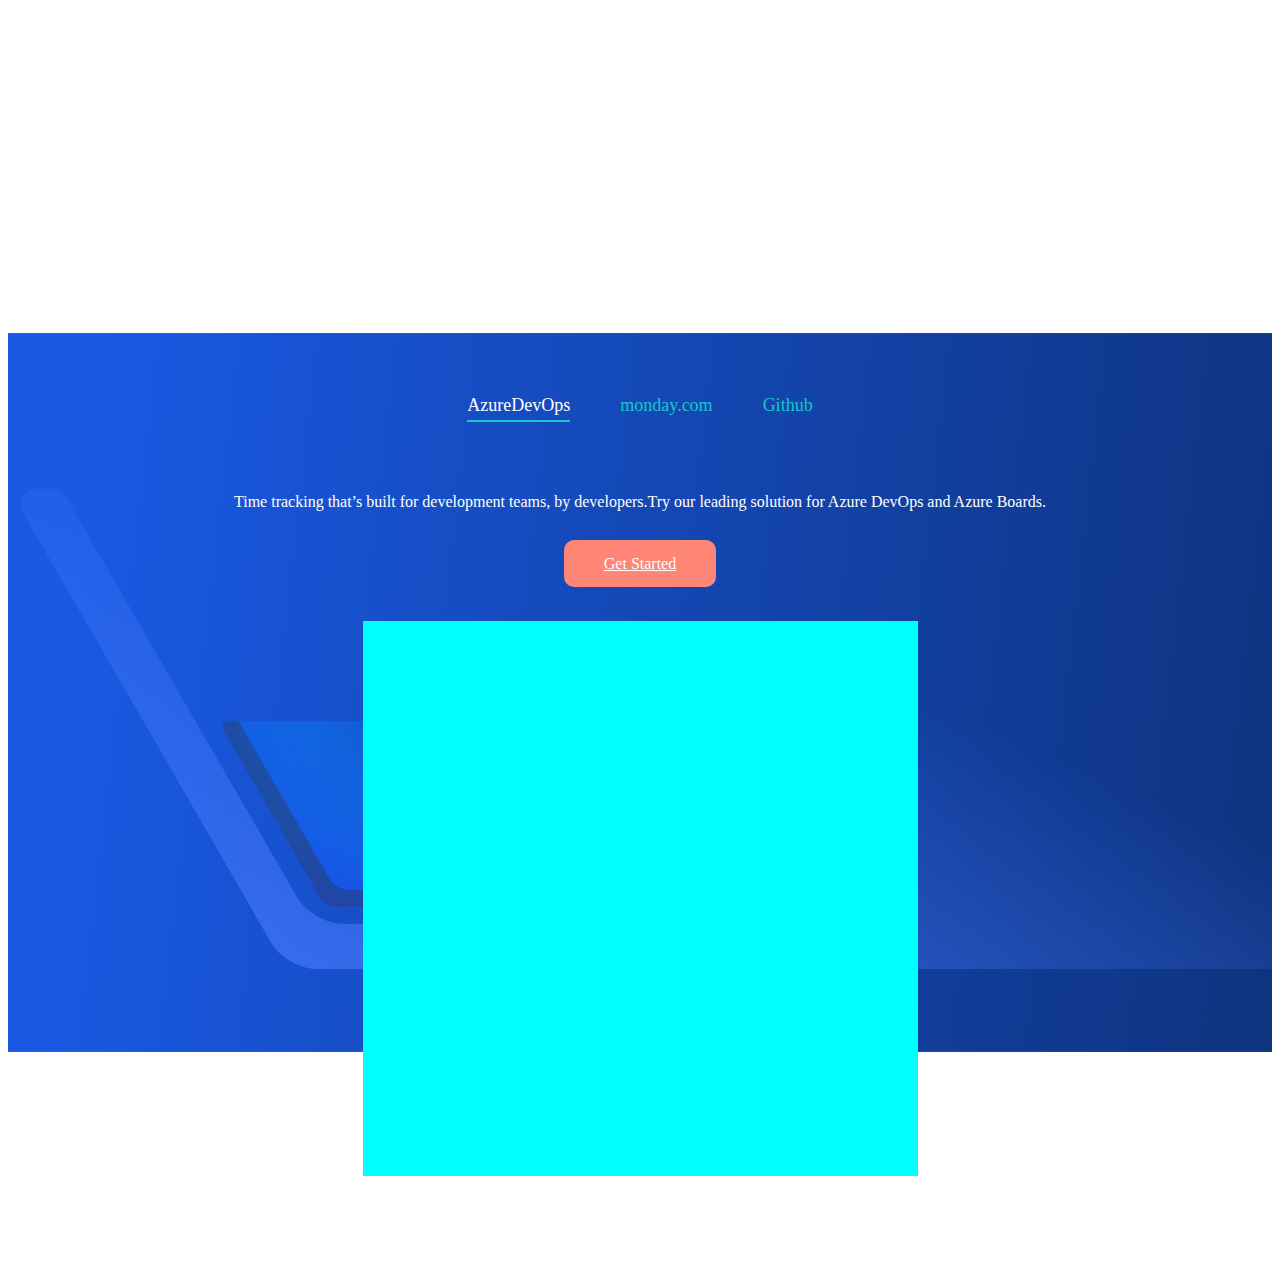
==== commit 345cfc93: "f" ====
--- a/index.html
+++ b/index.html
@@ -1,4 +1,3 @@
-<!DOCTYPE html>
 <!DOCTYPE html>
 <html lang="en">
   <head>
@@ -6,836 +5,114 @@
     <meta http-equiv="X-UA-Compatible" content="IE=edge" />
     <meta name="viewport" content="width=device-width, initial-scale=1.0" />
     <title>Document</title>
+    <link rel="stylesheet" href="css/index.css" />
   </head>
   <body>
-    <div>
-      svg<svg><use href="./img/map.svg#state01"></use></svg>
-    </div>
-    <div>
-      <svg
-        width="28"
-        height="36"
-        viewBox="0 0 28 36"
-        fill="none"
-        xmlns="http://www.w3.org/2000/svg"
-      >
-        <circle cx="14" cy="14" r="7" fill="white"></circle>
-        <path
-          d="M1.42847 14.1972L1.42847 14.1967C1.42725 11.7564 2.14998 9.37057 3.50521 7.34117C4.86044 5.31177 6.78725 3.73003 9.04178 2.79611C11.2963 1.86219 13.7772 1.61809 16.1705 2.09469C18.5638 2.57128
-             20.762 3.74716 22.4867 5.47351L22.4887 5.4754C23.6364 6.61803 24.5461 7.97694 25.1651 9.47348C25.7842 10.97 26.1003 12.5745 26.0951 14.194V14.1972C26.0951 16.5569 25.2645 19.0392 24.0187 21.4189C22.7773 
-             23.7902 21.1579 25.9949 19.662 27.7816C18.3848 29.3059 17.0275 30.7601 15.596 32.1382C14.5671 33.1287 12.9565 33.1287 11.9276 32.1382C10.4961 30.7601 9.13879 29.3059 7.86165 27.7816C6.36569 25.9949 4.74632
-              23.7902 3.50489 21.4189C2.25909 19.0392 1.42847 16.5569 1.42847 14.1972ZM13.7618 7.48291C11.9811 7.48291 10.2733 8.19031 9.01408 9.44948C7.75491 10.7087 7.04752 12.4165 7.04752 14.1972C7.04752 15.9779
-               7.75491 17.6857 9.01408 18.9449C10.2733 20.2041 11.9811 20.9115 13.7618 20.9115C15.5425 20.9115 17.2503 20.2041 18.5095 18.9449C19.7687 17.6857 20.4761 15.9779 20.4761 14.1972C20.4761 12.4165 19.7687
-                10.7087 18.5095 9.44948C17.2503 8.19031 15.5425 7.48291 13.7618 7.48291Z"
-          fill="#F0BF56"
-          stroke="#1D1D1D"
-          stroke-width="2"
-        ></path>
-      </svg>
-      ========================================================================================================================================
-    </div>
-    <div>
-      <svg id="svg-map" viewBox="0 0 528 431" fill="none" xmlns="http://www.w3.org/2000/svg">
-        <g clip-path="url(#clip0_14007_17169)">
-          <path
-            d="M261.87 48.2535C260.09 50.1954 257.741 49.0479 255.616 49.8512C254.618
-                                        50.2222 254.276 51.2022 253.385 51.5448C252.408 51.9218 251.297 51.5058 250.309 51.826C247.814 52.6338 248.038 53.6317 247.786 56.3155C247.56 58.6942 246.82 60.7647 
-                                        246.336 63.0043C243.158 64.2819 241.829 64.6469 241.626 68.3764C241.55 69.6496 241.922 71.5076 241.285 72.5847C239.803 75.1205 239.806 73.0067 237.993 73.1368C236.62 
-                                        73.2356 235.997 74.4309 234.831 74.3366C233.739 74.2499 231.932 72.3319 231.025 71.6767C229.837 70.806 229.648 69.7588 227.896 70.049C226.527 70.2719 225.282 71.8113 
-                                        225.414 73.1069C225.736 73.1069 226.114 73.1802 226.446 73.1907C226.764 77.001 223.835 80.4613 220.031 79.8943C218.018 79.5981 217.302 78.7454 215.209 79.5936C214.155 
-                                        80.0185 214.53 80.765 213.043 80.9998C211.937 81.1749 211.238 80.6124 210.238 80.3656C206.304 79.3961 203.796 79.1882 200.144 79.8838C196.756 80.5286 193.794 80.1875 192.989 
-                                        84.1759C192.859 84.8042 192.883 85.3099 192.893 85.7856C191.898 83.8408 191.481 81.8825 192.091 79.3288C192.485 77.6892 193.554 76.3158 193.349 74.9066C193.092 73.1906 191.813
-                                         73.2909 192.367 71.2488C192.712 69.9652 194.338 68.6278 194.893 67.2649C195.473 65.8348 195.595 64.5287 196.296 63.1194C197.944 59.8057 198.593 58.6209 198.79 54.6774C200.537 
-                                         54.5024 199.688 53.5943 199.938 52.601C199.938 52.5052 200.157 49.8512 200.168 49.8512C199.455 48.0336 197.478 47.6012 196.797 45.6489C195.858 42.9965 197.23 42.6824 197.843 
-                                         40.2618C199.159 35.0556 197.478 27.6683 196.98 22.2542C195.286 4.03715 192.793 -21.7198 190.98 -41.1262C191.705 -39.3654 192.418 -37.5477 193.637 -36.0786C197.142 -31.8359 203.064 
-                                         -33.7793 206.99 -36.3135C208.037 -36.9912 209.023 -37.7437 210.01 -38.5007C210.498 -38.8836 210.957 -39.3205 211.387 -39.8097C222.18 -40.7626 246.06 -42.917 252.077 -43.9208L252.177
-                                          -41.6154C252.177 -41.6154 251.932 -41.6528 252.461 -41.6782L264.279 40.6238C263.213 41.1549 262.247 41.8625 262 42.5746C261.194 44.8979 264.167 45.7462 261.87 48.2535Z"
-            fill="white"
-            stroke="#1D1D1D"
-          ></path>
-          <path
-            d="M190.623 304.86V305.009L190.347 305.137V304.86H190.623Z"
-            fill="white"
-            stroke="#1D1D1D"
-          ></path>
+    <section class="template_with_blocks_section">
+      <div class="section_bg">
+        <div class="svg_bg">
+          <div class="container" style="padding: 100px 0 100px 0">
+            <div class="wrapper">
+              <h2 class="title">Platforms</h2>
+              <div>
+                <ul class="links">
+                  <li><p class="item active" id="1" data-state="01">AzureDevOps</p></li>
+                  <li><p class="item" id="2" data-state="02">monday.com</p></li>
+                  <li><p class="item" id="3" data-state="03">Github</p></li>
+                </ul>
+                <p class="text"></p>
+                <a class="btn" href="#">Get Started</a>
+              </div>
 
-          <path
-            d="M175.362 329.588C174.549 330.918 173.033 331.45 173.575 333.286C175.416 334.341 176.725 335.906 178.321 337.262C179.328 338.115 
-                                           182.272 340.94 178.801 340.377C176.842 340.063 175.85 336.859 174.272 335.861C172.12 334.502 170.713 336.473 168.252 336.669C168.016 335.407 169.383 331.474 166.704 331.848C164.879 
-                                           332.103 164.475 336.239 164.189 337.627C164.01 338.492 163.971 339.91 163.42 340.629C162.459 341.893 161.794 341.08 160.667 341.745C159.592 342.391 158.442 346.5 156.898 343.888C156.442 
-                                           343.127 157.724 342.201 156.921 341.629C156.457 341.285 153.95 342.317 153.301 342.37C151.737 342.498 149.009 341.207 147.684 342.066C145.417 343.535 147.132 346.162 143.368 344.467C141.
-                                           527 343.631 140.208 342.946 138.072 342.665C135.708 342.352 133.707 342.364 131.573 341.11C128.138 339.098 131.158 338.262 133.21 336.253C130.878 333.968 126.935 333.516 123.414 
-                                           333.293C123.353 332.522 123.28 331.809 123.62 331.165C120.996 330.026 118.631 332.432 116.087 331.597C114.804 331.177 114.73 330.092 113.118 330.254C112.06 330.363 111.189 331.438 
-                                           110.208 331.771C108.255 332.426 107.894 331.691 106.062 330.979C104.243 330.273 103.394 330.722 101.486 330.969C98.9514 331.293 95.7549 331.014 93.2459 330.605C91.9802 330.402 90.438 
-                                           330.098 89.2426 329.621C87.9709 329.117 87.2834 327.77 86.2239 327.299C84.3007 326.446 79.9103 328.238 77.7614 328.617C74.2153 329.241 70.8888 329.497 67.5415 330.161C67.6236 330.043
-                                            67.7074 329.929 67.7985 329.823C68.078 329.455 68.4515 329.076 68.7325 328.699C68.8221 328.518 69.0119 328.238 69.1031 328.051L69.6619 327.492C70.2208 326.738 70.1312 
-                                            325.43 70.1312 324.59C70.1312 324.124 70.0415 323.655 70.1312 323.281C70.2208 322.721 70.7827 322.346 71.0636 321.879C71.624 321.038 71.7211 319.819 71.624 318.884C71.5344 317.762 70.5032 
-                                            316.92 69.9399 315.986C69.4766 315.051 68.8221 314.21 68.9163 313.088C69.0119 312.062 70.3165 311.405 70.6946 310.379C70.9755 309.347 70.4151 308.317 70.2209 307.379C69.9399 306.356 70.0415 305.049 70.5032 304.114C70.6945 303.551 70.8784 302.989 71.1608 302.432C71.4388 301.961 71.8168 301.403 71.9991 300.839C72.3742 299.808 72.0948 298.783 72.2801 297.756C72.3742 297.193 72.9346 297.005 73.217 296.536C73.495 296.072 73.4023 295.512 73.3052 294.949C73.1199 293.828 72.558 292.892 72.0948 291.954C71.905 291.486 71.6241 290.928 71.5344 290.462C71.4388 289.9 71.5344 289.429 71.624 288.868C71.8168 287.279 72.4654 285.69 72.0948 284.1C71.905 283.072 71.3461 282.046 70.7827 281.205C70.2208 280.267 69.3825 279.61 68.8221 278.681C68.5412 278.207 68.2632 277.646 67.9808 277.182C67.7028 276.807 67.3307 276.436 67.0498 275.963C66.5776 275.218 66.3938 274.377 66.1158 273.532C65.932 272.789 66.1158 271.762 65.6511 271.201C64.7545 270.111 64.1448 269.894 63.9864 268.299C63.8549 266.938 63.565 267.116 62.6803 266.219C61.6343 265.162 60.3162 263.184 60.4149 261.657L59.5601 234.76L129.912 231.887C130.115 232.662 130.427 233.621 130.651 233.796C131.355 234.329 132.927 232.87 133.102 234.543C133.199 235.475 131.256 236.612 131.026 237.346C130.729 238.317 130.937 242.424 131.455 243.242C132.643 245.129 134.519 242.745 135.753 243.653C136.82 244.437 135.066 247.256 134.773 248.001C134.504 248.689 134.096 249.48 134.206 250.252C134.363 251.312 135.004 251.199 135.281 251.934C135.81 253.291 135.293 254.41 134.356 255.632C133.943 256.171 133.183 256.501 132.849 257.163C132.356 258.166 132.878 258.533 132.855 259.425C132.816 261.315 132.147 260.865 130.657 261.848C129.142 262.841 129.823 264.366 128.747 265.353C127.795 266.219 126.232 265.663 125.978 267.448C125.917 267.88 125.941 268.502 126.011 268.923C127.9 268.634 127.615 269.642 126.734 270.489C125.872 271.319 123.698 271.824 123.922 273.439C124.106 274.763 126.037 274.265 124.917 275.733C123.822 277.158 122.062 276.44 123.182 278.791C123.794 280.071 125.103 280.113 123.562 281.618C121.627 283.519 120.644 283.335 121.322 286.155C121.805 288.162 121.982 290.045 122.092 292.116C123.414 292.098 125.821 292.238 126.918 291.767C132.42 291.406 137.912 291.05 143.41 290.693C147.696 290.409 151.983 290.121 156.269 289.845C158.904 289.676 162.801 288.658 165.389 289.248C168.225 289.895 166.117 293.299 165.169 295.271C164.667 296.319 164.032 298.014 164.466 299.247C164.817 300.216 165.706 300.875 166.151 301.868C166.683 303.066 166.504 303.535 167.69 304.434C168.605 305.137 169.738 305.62 170.594 306.397C171.754 307.454 172.423 308.892 172.644 310.433C172.731 311.003 172.478 312.177 172.75 312.645C173.064 313.19 174.298 313.251 174.836 313.458C175.717 313.8 177.475 315.006 177.991 315.824C177.762 316.846 177.035 317.817 176.362 318.528C177.505 319.994 180.513 319.463 181.434 320.74C182.77 322.607 179.539 324.196 178.335 325.155C176.6 326.54 176.437 327.836 175.362 329.588Z"
-            fill="white"
-            stroke="#1D1D1D"
-          ></path>
-          <path
-            d="M401.865 2.85279C400.369 3.98827 400.241 6.26968 400.232 8.1741C400.229 8.22347 400.229 8.27434 400.232 8.32371C400.229 8.37607 400.229 8.42394 400.229 8.47331C400.223 8.52268 400.223 8.57056 400.223 8.62591C400.223 9.12708 400.223 9.6342 400.209 10.1384C400.196 10.3927 400.184 10.6456 400.161 10.8999C400.143 11.1467 400.115 11.3996 400.078 11.6539C399.989 12.2762 399.842 12.906 399.6 13.5314C399.6 13.5314 399.599 13.5313 399.596 13.5358C399.507 13.7692 399.405 13.9966 399.29 14.23C399.287 14.2375 399.281 14.2494 399.278 14.2584C399.198 14.417 399.129 14.589 399.062 14.764C399.012 14.8867 398.972 15.0139 398.929 15.1426C398.906 15.2024 398.891 15.2578 398.869 15.3161C398.785 15.5839 398.698 15.8652 398.604 16.1524C398.576 16.2332 398.549 16.3154 398.524 16.3962C398.5 16.4635 398.476 16.5234 398.453 16.5878C398.421 16.679 398.389 16.7688 398.353 16.857C398.262 16.9737 398.169 17.0829 398.075 17.1936C397.422 17.976 396.795 18.6553 396.303 19.4706C395.926 20.4026 395.551 21.1536 395.369 22.0841C395.363 22.0871 395.363 22.0871 395.363 22.0916C395.363 22.4012 395.363 22.7453 395.339 23.0999C395.332 23.2181 395.318 23.3363 395.302 23.4559C395.294 23.5248 395.282 23.5936 395.272 23.6579C395.249 23.7941 395.22 23.9272 395.181 24.0543C395.127 24.2458 395.058 24.4344 394.967 24.6079C394.876 24.7814 394.762 24.94 394.622 25.0836C394.42 25.2347 394.211 25.317 393.99 25.3739C393.867 25.4068 393.742 25.4292 393.619 25.4591C393.531 25.4801 393.443 25.4966 393.353 25.5175C393.263 25.5369 393.178 25.5608 393.092 25.5908C392.987 25.6177 392.884 25.6581 392.784 25.7135L392.778 25.7165C392.737 25.7374 392.7 25.7583 392.663 25.7808C392.549 25.8556 392.436 25.9409 392.329 26.0501C392.282 26.0965 392.235 26.1503 392.193 26.2027C392.074 26.3657 391.963 26.5452 391.851 26.7337C391.747 26.9178 391.65 27.1092 391.555 27.3037C391.555 27.3097 391.551 27.3097 391.551 27.3097C391.454 27.5087 391.364 27.7136 391.279 27.9246C391.192 28.134 391.106 28.3494 391.022 28.5724C390.944 28.7863 390.867 29.0017 390.789 29.2156C390.789 29.2201 390.786 29.2201 390.786 29.2201C390.711 29.4356 390.638 29.648 390.565 29.8604C390.418 30.2808 390.275 30.6892 390.136 31.0647C389.704 32.0162 389.193 32.9258 388.634 33.7964C388.501 34.0119 388.366 34.2198 388.224 34.4278C388.165 34.5235 388.102 34.6118 388.036 34.706C387.722 35.1578 387.4 35.6036 387.074 36.0315C386.912 36.2499 386.746 36.4609 386.584 36.6733C386.309 37.2373 385.92 37.7998 385.508 38.2037C385.437 38.268 385.372 38.3309 385.306 38.3877C385.298 38.3907 385.299 38.3907 385.299 38.3907C385.233 38.4535 385.163 38.5014 385.094 38.5508C384.949 38.6899 384.847 38.7931 384.758 38.8739C384.734 38.8934 384.708 38.9128 384.689 38.9293C384.628 38.9787 384.568 39.013 384.509 39.04C384.489 39.0489 384.469 39.058 384.448 39.0655C384.427 39.0699 384.411 39.0774 384.391 39.0819C384.329 39.0954 384.26 39.1029 384.184 39.1059C384.072 39.1133 383.946 39.1133 383.779 39.1133H383.596V38.9218C383.032 39.1133 382.474 38.3638 381.915 38.1738C381.738 38.1738 381.524 38.1873 381.289 38.2127C381.21 38.2202 381.126 38.2276 381.044 38.2411C380.875 38.2636 380.702 38.2905 380.519 38.3234C380.182 38.3832 379.832 38.461 379.502 38.5508C379.311 38.6031 379.121 38.666 378.95 38.7259L378.949 38.7303C378.889 38.7513 378.835 38.7707 378.774 38.7961C378.667 38.8365 378.565 38.8859 378.469 38.9353C378.421 38.9592 378.377 38.9846 378.336 39.0086C378.278 39.04 378.229 39.0744 378.179 39.1088C378.027 39.215 377.884 39.3257 377.751 39.4439C377.68 39.5023 377.615 39.5591 377.552 39.6205C377.488 39.6818 377.426 39.7431 377.368 39.8045C376.652 40.5465 376.207 41.4396 375.895 42.4045C375.785 42.7232 375.699 43.0538 375.617 43.3829C375.37 44.3838 375.218 45.4175 375.005 46.4004C374.886 46.761 374.842 47.1185 374.727 47.5269C374.708 47.5972 374.686 47.672 374.663 47.7438C374.638 47.8261 374.603 47.9099 374.569 48.0012C374.532 48.0865 374.49 48.1762 374.445 48.2704C374.258 48.8285 373.695 49.2055 373.327 49.952L373.326 49.9549C373.312 49.9968 373.294 50.0387 373.29 50.0791C373.281 50.1195 373.267 50.1614 373.258 50.2048C373.242 50.2781 373.232 50.3529 373.22 50.4307C373.125 51.1203 373.258 51.8624 373.197 52.5775C373.181 52.7241 373.163 52.8662 373.127 53.0083C373.088 53.1804 373.028 53.3494 372.946 53.511C372.852 53.6561 372.758 53.8057 372.661 53.9568C372.565 54.1079 372.468 54.2545 372.365 54.3937C372.236 54.5732 372.094 54.7332 371.937 54.8469C371.876 54.8918 371.812 54.9337 371.745 54.9621C371.715 54.9771 371.68 54.9891 371.646 55.0025C371.646 55.0025 371.64 55.0025 371.64 55.0055C371.549 55.0504 371.456 55.0908 371.371 55.1282C371.367 55.1282 371.367 55.1342 371.367 55.1342C371.056 55.2628 370.784 55.3376 370.519 55.4184C370.483 55.4304 370.443 55.4423 370.409 55.4558C370.274 55.5007 370.143 55.553 370.008 55.6144C369.965 55.6338 369.92 55.6578 369.878 55.6847C369.842 55.7042 369.809 55.7236 369.772 55.7491C369.352 56.0632 369.112 56.3774 368.977 56.7289C368.925 56.8621 368.892 57.0072 368.873 57.1553C368.847 57.3049 368.84 57.459 368.84 57.622V57.6265H368.647C368.578 57.8839 368.511 58.1412 368.444 58.3985C367.998 60.0681 367.538 61.7346 366.991 63.3488C366.875 63.6854 366.756 64.0235 366.632 64.3571C366.632 64.3571 366.632 64.3571 366.632 64.3616C366.508 64.6937 366.383 65.0288 366.245 65.3535C366.175 65.521 366.108 65.6856 366.038 65.8487C365.291 67.3447 364.729 68.8437 363.981 70.1497C363.781 70.4519 363.596 70.8065 363.399 71.1625C363.36 71.2403 363.313 71.3181 363.27 71.3959C363.201 71.5216 363.128 71.6442 363.055 71.7624C363.013 71.8252 362.976 71.8851 362.935 71.9435C362.853 72.0617 362.771 72.1723 362.686 72.2726C362.645 72.3189 362.605 72.3668 362.563 72.4072C362.486 72.4895 362.405 72.5658 362.32 72.6331C362.27 72.675 362.218 72.7094 362.163 72.7423C361.886 72.9219 361.561 73.0131 361.178 72.9622C360.846 73.616 360.093 74.4179 359.537 75.106C359.461 75.2033 359.382 75.2975 359.316 75.3918C359.268 75.4501 359.223 75.5025 359.167 75.5594C359.07 75.679 358.963 75.7913 358.851 75.9079C358.799 75.9678 358.741 76.0231 358.684 76.0784C358.518 76.252 358.336 76.415 358.149 76.5676C357.961 76.7262 357.763 76.8743 357.565 77.0045C357.56 77.0045 357.56 77.0045 357.56 77.009C357.364 77.1421 357.155 77.2603 356.952 77.3695C356.746 77.4712 356.532 77.561 356.326 77.6298L356.318 77.6328C356.178 77.6792 356.046 77.7241 355.916 77.763C355.788 77.8094 355.665 77.8467 355.543 77.8856C355.482 77.9036 355.423 77.9231 355.367 77.944C355.305 77.9635 355.247 77.9828 355.187 78.0053C354.845 78.1235 354.524 78.2417 354.195 78.3928C353.975 78.4945 353.756 78.6127 353.519 78.7518C352.935 79.2201 352.423 79.621 351.94 80.0324C351.746 80.197 351.557 80.3646 351.375 80.5396C351.371 80.5396 351.371 80.5396 351.371 80.5441C351.276 80.6323 351.182 80.7221 351.09 80.8179C350.975 80.9076 350.863
-                                             80.9958 350.741 81.0751C350.741 81.0751 350.738 81.0751 350.738 81.0781C350.507 81.2442 350.278 81.3893 350.045 81.5239C350.042 81.5239 350.042 81.5269 350.042 81.5269C349.456 81.871 348.875 82.1478 348.289 82.4993C347.165 83.0618 346.231 83.9969 345.109 84.5609C344.365 84.9274 343.618 84.7449 342.685 84.7449C341.747 84.7449 340.817 85.1204 339.885 85.3029C338.945 85.4914 338.016 85.4914 337.079 85.6784C336.675 85.7607 336.3 85.9163 335.934 86.0883C335.929 86.0883 335.929 86.0913 335.929 86.0913C335.772 86.1691 335.62 86.2454 335.46 86.3277C335.454 86.3277 335.454 86.3307 335.454 86.3307C335.137 86.4953 334.816 86.6628 334.466 86.8004C333.713 86.9844 332.409 86.9844 331.851 86.4264C331.476 86.0509 331.291 85.4914 331.291 85.1204C331.231 84.884 331.227 84.7419 331.236 84.6387C331.239 84.537 331.256 84.4756 331.231 84.4053C331.204 84.3155 331.126 84.2093 330.913 83.9969C330.04 83.3401 329.543 82.0461 328.928 81.0138C328.933 81.0094 328.933 81.0093 328.928 81.0093C328.869 80.9076 328.806 80.8089 328.744 80.7146C328.679 80.6219 328.613 80.5321 328.547 80.4453C328.547 80.4453 328.547 80.4453 328.547 80.4423C328.489 80.3555 328.416 80.2748 328.344 80.197C327.988 79.8095 327.573 79.5432 327.033 79.5073C326.478 79.4699 325.989 79.633 325.545 79.9187V79.9142C325.145 78.1355 324.287 76.445 322.812 74.6213C320.258 71.4453 318.238 69.4122 316.446 65.8487C314.684 62.345 312.048 58.6887 311.395 54.9113C311.334 54.5612 311.268 54.2306 311.199 53.9149C311.165 53.7608 311.129 53.6052 311.092 53.4601C311.075 53.3913 311.059 53.3285 311.042 53.2627C311.015 53.149 310.986 53.0352 310.954 52.9245C310.908 52.7645 310.859 52.6089 310.811 52.4593C310.77 52.3276 310.73 52.2065 310.684 52.0823C310.678 52.0584 310.669 52.0345 310.66 52.009C310.611 51.8923 310.566 51.7726 310.522 51.6574C310.47 51.5363 310.415 51.4136 310.356 51.2939C311.683 50.9348 314.702 51.3776 315.597 50.7029C316.718 49.8622 316.156 48.1792 317.277 47.3384C318.124 47.0587 318.398 47.3384 319.243 46.4976C319.521 46.2179 320.085 45.6584 320.085 45.0959C320.361 43.6896 318.68 42.5676 318.398 41.4501C317.842 39.7626 318.398 39.2045 318.958 37.7998C319.804 36.1167 319.243 33.3132 320.642 32.1897C322.044 30.7864 322.604 32.4725 323.726 33.032C324.568 33.3133 325.966 33.032 326.53 32.7492C327.368 31.9085 327.084 31.3489 327.084 30.5097C327.084 29.1049 326.808 27.4219 327.368 26.3014C327.927 25.4591 329.608 24.0543 330.729 23.4963C331.851 22.0916 334.094 21.8103 335.495 20.6883C336.337 20.1273 336.895 19.2865 337.452 18.724C337.735 17.8833 338.857 17.0425 339.138 16.2002C339.42 15.361 339.42 13.9562 340.258 13.3982C340.258 12.8342 340.536 12.8342 340.817 12.2747C341.375 11.1512 342.222 10.3105 343.343 9.74646C343.902 9.4697 345.021 8.90565 345.581 8.34613C345.862 7.78214 345.862 6.38337 345.862 5.82087C345.862 4.13934 345.021 2.73756 345.021 1.05304C345.021 -0.91124 345.021 -2.59274 345.581 -4.27727C346.145 -5.96029 346.983 -7.64333 347.261 -9.0451C347.934 -11.5075 347.529 -13.614 346.638 -15.6426C346.409 -16.1617 346.148 -16.6733 345.862 -17.1834C346.424 -18.0242 346.145 -19.423 346.424 -20.2682C346.983 -21.109 348.382 -21.3902 348.663 -22.2325C348.941 -22.1741 349.193 -22.1966 349.413 -22.2774L353.989 4.98009L374.638 1.24902C374.727 2.03593 374.747 2.75848 374.865 3.5783C375.005 5.11771 375.143 6.80376 375.282 8.48529C375.422 10.3104 375.564 11.992 375.847 13.675C375.986 14.9346 376.409 16.3409 376.409 17.602C376.684 17.4629 377.386 17.3223 377.386 16.9049C378.179 16.0985 378.826 15.7724 379.305 14.631C379.733 13.6331 379.53 12.3839 380.082 11.4698C381.44 9.20035 383.819 11.4085 385.056 9.29765C385.675 8.24596 385.72 7.33481 386.624 6.38334C387.444 5.52612 388.482 5.09528 389.456 4.45348C391.515 3.12203 393.553 2.32912 396.158 2.45628C396.236 2.46078 396.331 2.46529 396.433 2.47725C396.545 2.48174 396.656 2.49224 396.771 2.51019C396.901 2.52216 397.032 2.5386 397.161 2.55804C397.247 2.56851 397.333 2.57898 397.419 2.59245C397.779 2.63882 398.175 2.69268 398.589 2.74205C398.822 2.77048 399.054 2.8004 399.29 2.82584C399.405 2.8393 399.523 2.85276 399.646 2.86024C399.821 2.88119 399.993 2.89762 400.167 2.91408C400.309 2.92455 400.454 2.93355 400.601 2.93803C400.741 2.94253 400.88 2.94253 401.024 2.93803C401.189 2.93355 401.363 2.92311 401.524 2.90217C401.639 2.8887 401.75 2.86925 401.865 2.85279Z"
-            fill="white"
-            stroke="#1D1D1D"
-          ></path>
-          <path
-            d="M489.249 -29.3117C489.712 -27.1844 489.832 -24.9568 489.817 -22.7861C489.802 -20.4523 488.98 -19.2016 487.859 -17.2733C486.589 -15.0607 486.694 -12.6655 486.559 -10.2076C486.455 -8.00394 485.692 -6.29698 484.407 -4.5197C483.182 -2.81274 482.614 -1.48423 482.151 0.580279C481.927 1.55269 481.015 5.88811 479.446 4.01061C478.221 2.52207 480.746 -7.80642 476.667 -4.58698C476.039 -4.0918 475.217 -2.8367 474.335 -2.81725C473.469 -2.80827 473.065 -3.75973 472.572 -4.3357C471.123 -6.02321 469.434 -5.32158 467.775 -6.4047C467.267 -6.73084 466.323 -8.15499 465.392 -8.96883C465.386 -8.99576 465.375 -9.02422 465.369 -9.04516C464.949 -10.0295 464.25 -10.3078 464.25 -11.2907V-12.8346C464.25 -13.9013 462.863 -14.6732 462.893 -15.9343C462.915 -16.7048 463.262 -17.2538 463.74 -17.749C464.047 -18.0796 464.416 -18.3878 464.777 -18.7259C465.478 -19.3752 466.339 -19.9766 466.904 -20.6872C467.521 -21.4621 467.88 -22.0396 468.582 -22.6739C469.314 -23.3367 470.405 -23.8587 470.809 -24.7548C471.003 -25.2096 470.794 -25.8215 470.973 -26.2883C471.182 -26.8029 471.705 -27.0318 471.915 -27.5554C472.423 -28.7448 471.974 -29.602 471.496 -30.6133C470.704 -32.3172 471.197 -34.7603 470.106 -36.5091C467.596 -36.6452 467.85 -39.3036 466.592 -40.7398C465.885 -41.5492 464.936 -41.6494 464.35 -42.5695C463.824 -43.4102 463.621 -44.6624 463.716 -45.6543C463.957 -48.1646 463.745 -50.1558 463.267 -52.6676C462.989 -54.1726 462.978 -54.3297 463.964 -55.507C464.777 -56.466 464.954 -57.3352 465.365 -58.4228C465.707 -59.3324 466.311 -59.4401 466.766 -60.0968C467.372 -60.9481 467.028 -61.892 467.297 -62.9123C467.611 -64.2079 468.582 -65.2087 469.404 -66.2844C469.449 -66.1841 469.509 -66.0869 469.568 -65.9911C470.002 -65.4301 470.136 -65.4301 470.839 -65.4301C472.094 -65.4301 473.215 -65.291 474.47 -64.8691C475.038 -64.73 475.74 -64.5894 476.293 -64.4487C476.995 -64.1675 477.414 -63.7471 478.266 -63.608C479.655 -63.3267 480.926 -62.7672 482.181 -62.3453C484.363 -61.6108 486.395 -61.5764 487.471 -59.1199C488.188 -57.4474 488.92 -56.3373 488.382 -54.599C488.084 -53.6714 487.65 -52.9189 487.949 -51.966C488.173 -51.2329 488.89 -50.7647 489.085 -50.0047C489.339 -48.959 488.651 -48.3022 488.636 -47.3433C487.277 -48.0823 486.365 -47.5348 485.558 -45.7605C484.452 -43.3594 485.319 -42.6488 487.396 -41.4744C489.862 -40.0726 490.504 -38.6484 489.458 -36.0154C488.472 -33.5634 488.696 -31.8295 489.249 -29.3117Z"
-            fill="white"
-            stroke="#1D1D1D"
-          ></path>
-          <path
-            d="M199.937 52.6018C199.688 53.5951 200.537 54.5032 198.79 54.6782C198.592 58.6218 197.944 59.8066 196.296 63.1202C195.595 64.5295 195.472 65.8356 194.892 67.2658C194.338 68.6287 192.712 69.9661 192.367 71.2497C191.812 73.2917 193.092 73.1915 193.349 74.9074C193.553 76.3166 192.485 77.69 192.09 79.3296C191.481 81.8833 191.898 83.8417 192.893 85.7865C192.915 86.5225 192.912 87.1838 192.277 88.1323C191.493 89.2992 189.779 89.1376 189.785 90.8251C189.785 92.2224 190.905 93.3444 191.183 94.7462C190.905 98.392 184.179 94.7461 184.179 97.5527C184.179 98.3919 185.303 98.9544 185.578 99.7967C185.86 100.356 185.303 101.198 185.303 101.762C184.457 104.285 183.898 106.248 181.096 105.688C178.856 105.408 176.894 104.566 174.653 104.846C172.13 105.126 171.29 107.088 169.887 109.053C169.354 110.119 168.448 111.119 167.339 111.849C167.008 111.335 166.519 110.939 165.785 110.731C163.886 110.194 163.768 110.67 162.786 108.878C161.949 107.356 160.994 106.961 159.98 105.688C158.46 103.785 159.488 99.3584 159.24 96.9034C159.076 95.3191 158.957 94.0774 157.973 92.7729C157.022 91.5133 155.755 90.9313 155.081 89.4233C154.601 88.3282 154.864 86.2577 153.777 85.5381C152.633 84.7826 150.768 85.9092 149.334 85.3497C147.095 84.4805 144.721 81.0127 143.028 79.1232C141.296 77.1918 137.929 76.5291 138.498 73.1466C138.639 72.3163 139.156 71.9916 139.429 71.2736C139.695 70.5944 139.683 70.0842 139.806 69.2195C140.012 67.7953 140.348 66.5611 140.979 65.3044C142.276 62.7298 142.385 59.295 140.894 56.5453C139.363 53.7343 136.455 53.5712 134.441 55.8003C133.122 57.2529 132.912 57.1855 131.361 55.8047C130.206 54.7725 129.46 53.5054 129.158 52.0168C128.667 49.5993 128.508 46.2452 126.687 44.3527C125.774 43.3998 124.315 43.2861 123.194 42.4423C121.962 41.5103 121.35 40.3808 120.526 39.1585C118.942 36.8068 116.434 36.4612 114.547 34.1154C112.703 31.8325 111.528 29.9461 111.027 27.0393C110.585 24.4871 109.013 21.7493 109.218 19.1403C109.325 17.6981 109.94 16.594 109.781 14.9888C109.633 13.5975 108.701 12.1733 108.804 10.8703C108.816 10.7072 108.849 10.5457 108.897 10.3706C109.469 8.36298 112.39 5.80626 113.796 4.65582C116.576 2.38336 118.112 2.06921 117.955 -2.03288C117.83 -5.25381 119.781 -7.62054 116.479 -9.91993C117.245 -14.9825 120.022 -17.3387 124.672 -18.6791C126.776 -19.2865 127.727 -20.9904 129.762 -21.8177C132.153 -22.7752 132.138 -24.1994 133.086 -26.5287C133.618 -27.8363 134.452 -28.6889 134.582 -30.0847C134.718 -31.5538 134.096 -33.2593 134.018 -34.7598C133.951 -36.0718 134.493 -38.2261 134.035 -39.4319C133.523 -40.7783 131.842 -41.2555 130.986 -42.379C130.06 -43.5788 130.016 -44.8968 129.299 -46.1161C128.531 -47.4161 127.205 -47.8081 126.122 -48.7371C125.16 -49.5704 124.725 -50.6984 124.248 -51.7591L185.692 -57.4574C185.733 -54.401 185.984 -51.4045 187.397 -48.3871C188.359 -46.3271 189.553 -44.3807 190.479 -42.2982C190.645 -41.9108 190.816 -41.5248 190.98 -41.1254C192.793 -21.719 195.285 4.03799 196.98 22.255C197.478 27.6691 199.159 35.0565 197.842 40.2626C197.23 42.6832 195.858 42.9973 196.796 45.6498C197.478 47.6021 199.455 48.0344 200.167 49.8521C200.157 49.8521 199.937 52.506 199.937 52.6018Z"
-            fill="white"
-            stroke="#1D1D1D"
-          ></path>
-          <path
-            d="M471.916 -27.555C471.706 -27.0314 471.183 -26.8024 470.974 -26.2878C470.795 -25.8211 471.004 -25.2092 470.81 -24.7544C470.406 -23.8583 469.315 -23.3362 468.583 -22.6735C467.881 -22.0392 467.522 -21.4617 466.905 -20.6867C466.34 -19.9761 465.479 -19.3747 464.779 -18.7255C464.417 -18.3874 464.048 -18.0791 463.741 -17.7485C463.507 -17.8547 463.263 -17.9565 462.99 -18.0223C462.147 -18.4442 461.029 -18.4442 460.044 -18.5833C459.206 -18.7254 458.226 -18.8631 457.383 -18.3021C456.545 -17.7411 455.563 -17.3207 454.445 -16.7612C453.88 -16.6191 453.326 -16.4799 453.181 -15.9189C453.043 -15.497 453.043 -15.0782 452.903 -14.6578C452.62 -14.2359 452.06 -13.9561 451.64 -13.6734C451.292 -13.3263 451.051 -12.9284 450.82 -12.502L374.637 1.2494L353.987 4.98047L349.413 -22.2755L342.178 -65.3908C343.401 -65.7708 344.695 -65.8949 345.985 -66.2719C347.974 -66.8569 348.425 -68.4502 349.559 -69.9791C350.474 -71.2148 351.832 -72.1618 353.059 -73.0744C354.026 -73.785 355.013 -74.0049 356.03 -74.2786L357.629 -62.3449C357.629 -62.3449 430.64 -77.7464 449.01 -82.5307C449.249 -82.4649 449.476 -82.4021 449.678 -82.4021C450.24 -82.2629 451.219 -82.402 451.778 -81.9801C452.483 -81.6989 453.043 -81.0002 453.744 -80.5784C454.303 -80.2986 454.999 -80.158 455.703 -80.0189C456.823 -79.8783 457.804 -79.597 457.804 -78.3343C457.804 -77.0702 457.664 -75.5293 458.226 -74.2682C458.508 -73.5651 459.064 -73.1447 459.626 -72.5852C459.905 -72.1618 459.769 -72.0226 460.328 -71.882C460.611 -71.7429 461.029 -71.882 461.309 -71.882C462.008 -71.882 462.709 -71.882 463.41 -71.3225C464.111 -70.9022 464.251 -69.9192 465.088 -69.4974C466.213 -69.077 468.314 -69.2161 468.882 -67.955C469.106 -67.3715 469.151 -66.7836 469.405 -66.2839C468.583 -65.2083 467.612 -64.2074 467.298 -62.9119C467.029 -61.8916 467.373 -60.9476 466.768 -60.0964C466.312 -59.4396 465.708 -59.3319 465.366 -58.4224C464.955 -57.3348 464.779 -56.4655 463.966 -55.5066C462.979 -54.3292 462.99 -54.1721 463.268 -52.6671C463.746 -50.1553 463.958 -48.1641 463.718 -45.6538C463.622 -44.662 463.825 -43.4098 464.351 -42.569C464.937 -41.649 465.886 -41.5487 466.593 -40.7394C467.851 -39.3032 467.597 -36.6448 470.107 -36.5087C471.198 -34.7598 470.705 -32.3168 471.497 -30.6128C471.975 -29.6015 472.424 -28.7443 471.916 -27.555Z"
-            fill="white"
-            stroke="#1D1D1D"
-          ></path>
-          <path
-            d="M134.583 -30.0848C134.453 -28.689 133.62 -27.8363 133.088 -26.5288C132.14 -24.1995 132.155 -22.7752 129.764 -21.8178C127.729 -20.9905 126.778 -19.2865 124.674 -18.6791C120.024 -17.3387 117.247 -14.9825 116.481 -9.91997C119.783 -7.62058 117.832 -5.25385 117.957 -2.03292C118.114 2.06917 116.578 2.38333 113.798 4.65578C112.392 5.80622 109.471 8.36295 108.898 10.3706C108.745 10.2943 108.586 10.215 108.428 10.1252C107.869 9.84399 107.404 9.46845 106.844 9.18869C106.47 8.90744 106.282 8.72345 106.004 8.34645C105.626 7.97693 105.164 7.59844 104.787 7.22443C104.602 6.94318 104.227 6.66344 104.227 6.38219L17.9398 9.21119C17.9144 9.10796 17.8905 9.00919 17.8711 8.90746C17.375 6.79059 16.683 5.48307 15.0243 4.1172C12.6244 2.14694 13.9364 1.33312 13.6734 -1.33129C13.5673 -2.39796 13.125 -3.15494 12.8291 -4.13633C12.182 -6.27863 13.5614 -8.3955 12.2389 -10.454C11.6292 -11.4025 10.5323 -12.0981 10.3111 -13.2545C10.0989 -14.3526 10.492 -15.5944 10.4516 -16.7613C10.3455 -19.505 9.02594 -19.9089 7.1042 -21.5171C7.80505 -22.9368 7.49721 -25.1494 7.39709 -26.7172C7.2626 -28.8835 6.78891 -29.5911 5.14811 -30.8089C4.85223 -31.8292 5.26767 -32.7552 5.12571 -33.7366C4.95386 -34.9259 4.59372 -34.6581 3.86448 -35.4136C2.43288 -36.8976 4.20219 -37.8881 3.88987 -39.6504C3.61491 -41.2945 1.99803 -42.0574 1.62593 -43.5489C1.29418 -44.852 1.24635 -46.158 1.08795 -47.482C0.941501 -48.8359 0.548461 -49.2054 -0.0567536 -50.4247C-0.337693 -50.89 -0.433326 -51.3492 -0.499078 -51.8144V-51.8204C-0.537931 -52.0553 -0.572307 -52.2917 -0.617138 -52.528C-1.03855 -54.0689 -1.45697 -55.1925 -1.18051 -56.7349C-1.03855 -57.4365 -0.757599 -58.1367 -0.757599 -58.8368V-60.9417C-0.757599 -61.784 -1.18053 -62.345 -1.45698 -63.1857C-1.59895 -63.7467 -1.45692 -64.589 -1.31645 -65.15C-1.18046 -65.9907 -1.1805 -66.6924 -0.757599 -67.394C-0.337684 -68.0956 -0.0567449 -68.516 -0.197215 -69.3598C-0.337684 -70.2006 -1.03856 -70.621 -1.45698 -71.182C-1.8769 -71.743 -2.0188 -72.5852 -1.87684 -73.2853C-1.73637 -74.1276 -1.03855 -74.4088 -1.18051 -75.2481C-1.18051 -75.8555 -1.3852 -76.3552 -1.44049 -76.9311C-0.918963 -76.9267 0.857794 -76.9206 3.60442 -76.9162C23.4854 -76.8593 94.4196 -76.8833 111.421 -79.826C111.606 -77.8751 111.977 -76.0006 112.965 -74.2623C113.656 -73.0385 114.303 -71.5649 114.218 -70.1048C114.127 -68.4442 113.03 -68.3769 112.392 -67.0679C110.895 -64.0175 114.398 -61.8513 115.302 -59.4053C115.787 -58.0828 115.565 -56.5119 116.881 -55.5635C118.072 -54.7048 119.755 -55.1012 121.139 -54.7766C122.995 -54.3398 123.655 -53.0996 124.25 -51.7591C124.727 -50.6985 125.161 -49.5704 126.124 -48.7372C127.207 -47.8081 128.533 -47.4162 129.301 -46.1161C130.018 -44.8969 130.062 -43.5789 130.988 -42.3791C131.844 -41.2556 133.525 -40.7784 134.037 -39.432C134.495 -38.2262 133.953 -36.0718 134.02 -34.7598C134.098 -33.2593 134.719 -31.5538 134.583 -30.0848Z"
-            fill="white"
-            stroke="#1D1D1D"
-          ></path>
-          <path
-            d="M148.498 134.209C148.776 133.554 149.241 132.897 149.435 132.151C149.714 131.496 149.714 130.935 149.714 130.188C149.538 128.913 149.064 127.948 148.347 127.012H148.312C145.222 127.202 63.3358 132.269 45.0972 132.342L48.1277 215.499C48.2891 215.668 48.4386 215.837 48.5805 216.004C49.0991 216.637 49.3038 217.458 50.1421 217.735C51.0372 218.031 51.8069 217.029 52.6646 216.867C53.479 216.718 53.9991 216.734 54.7164 216.287C56.0598 215.443 57.4644 214.29 58.9244 214.906L59.5595 234.76L129.911 231.887V231.881C129.815 231.501 129.745 231.163 129.717 230.99C129.524 229.628 129.926 228.768 130.473 227.664C132.266 224.062 130.123 225.525 127.891 223.848C127.849 221.734 131.852 219.868 130.473 217.34C129.231 215.056 127.426 218.933 126.175 219.972C124.086 218.093 126.865 214.933 127.297 212.892C127.713 210.934 127.952 211.198 129.207 209.862C130.138 208.874 130.534 207.567 130.657 206.303C130.791 204.86 130.338 203.218 130.651 201.817C131.094 199.813 131.915 200.67 133.091 199.718C134.854 198.293 132.435 193.413 134.735 193.366C135.025 192.364 137.434 190.813 137.788 192.434C139.984 192.569 140.035 187.01 140.409 185.587C140.539 185.096 140.898 183.829 141.305 183.482C141.923 182.957 142.677 183.391 142.791 183.318C143.997 182.501 143.661 180.94 143.913 179.558C144.388 176.99 145.297 174.129 146.956 171.996C147.045 171.876 147.136 171.767 147.229 171.655C148.268 170.426 149.804 170.239 150.883 169.135C152.066 167.924 151.744 166.942 151.578 165.347C151.433 163.901 151.159 162.486 151.206 161.046C151.271 159.188 151.974 159.082 153.065 157.824C154.308 156.377 153.634 154.793 153.91 153.08C154.16 151.583 154.837 150.779 155.71 149.639C157.592 147.18 159.599 144.116 160.07 140.931C156.215 141.591 152.199 141.55 148.307 141.83C144.327 142.114 147.752 135.945 148.498 134.209Z"
-            fill="white"
-            stroke="#1D1D1D"
-          ></path>
-          <path
-            d="M38.7186 49.4434C37.7293 48.5443 36.8939 47.5135 35.9091 46.6369C35.0289 45.8574 33.7139 45.3413 33.1416 44.2522C32.6081 43.2364 33.0325 42.047 32.9713 40.919C32.91 39.8299 32.6141 38.9174 33.1087 37.7729C33.965 35.7922 35.6177 33.5198 34.1652 31.3146C32.7202 29.1155 30.2142 31.3445 28.3447 29.5643C27.7873 29.0377 27.4361 28.3645 27.1791 27.6524C-14.5135 30.4365 -101.883 25.0373 -124.131 23.5667L-128.345 112.593C-36.2669 117.396 34.4761 116.76 44.5271 116.643L42.2527 54.2127C42.5262 52.0734 40.0515 50.6492 38.7186 49.4434Z"
-            fill="white"
-            stroke="#1D1D1D"
-          ></path>
-          <path
-            d="M72.0954 291.954C71.9056 291.486 71.6246 290.928 71.535 290.463C71.4394 289.9 71.5349 289.429 71.6246 288.868C71.8174 287.279 72.466 285.69 72.0954 284.1C71.9056 283.072 71.3466 282.046 70.7833 281.205C70.2214 280.267 69.3831 279.611 68.8227 278.682C68.5417 278.207 68.2638 277.646 67.9814 277.183C67.7034 276.807 67.3313 276.436 67.0504 275.963C66.5782 275.218 66.3943 274.378 66.1164 273.532C65.9326 272.789 66.1164 271.763 65.6517 271.202C64.7551 270.111 64.1454 269.894 63.9869 268.299C63.8554 266.938 63.5656 267.116 62.6809 266.22C61.6349 265.162 60.3168 263.184 60.4154 261.657L59.5606 234.76L58.9255 214.906C57.4655 214.29 56.0609 215.443 54.7175 216.287C54.0002 216.734 53.4801 216.718 52.6657 216.868C51.808 217.029 51.0383 218.031 50.1432 217.735C49.3048 217.458 49.1002 216.637 48.5816 216.004C48.4397 215.837 48.2902 215.668 48.1288 215.499C47.8733 215.226 47.5968 214.962 47.3652 214.697C46.7809 214.048 46.2653 213.358 45.4733 212.917C44.4721 212.36 44.0507 212.555 43.042 212.55C41.3713 212.538 40.9559 210.683 39.4959 210.323C38.683 210.125 38.0195 210.625 37.35 210.505C36.6461 210.382 35.9648 209.588 35.3625 209.227C34.3269 208.617 32.6533 207.897 31.4652 207.7C30.6404 207.567 29.7333 207.564 28.9428 207.826C27.9789 208.14 27.5365 208.993 26.5099 209.227C24.8676 209.598 24.0173 207.826 22.3138 207.986C19.5671 208.242 16.7084 208.919 13.9977 209.413C12.2986 209.718 10.4321 210.037 8.67029 209.957C6.77841 209.868 5.10774 210.047 3.23083 210.317C1.24483 210.602 0.209198 210.646 -1.5123 209.507C-2.94389 208.56 -4.61456 208.717 -6.2733 209.115C-7.13257 209.32 -7.9664 210.007 -8.87347 209.986C-10.0451 209.95 -9.92255 208.785 -11.2226 208.913C-12.1357 209.007 -12.8903 209.15 -13.8378 208.919C-14.5894 208.741 -15.1408 208.34 -15.891 208.476C-17.4914 208.768 -18.2999 210.433 -19.8854 210.815C-21.1945 211.121 -23.2582 211.244 -24.1175 210.047C-24.6241 209.341 -25.0918 208.927 -25.6955 208.274C-26.9209 206.955 -27.3184 205.688 -29.131 207.348C-30.0904 208.231 -31.8448 210.322 -33.3586 209.788C-34.7647 209.295 -35.5254 206.66 -36.4653 205.553C-37.0556 204.852 -37.5114 203.489 -38.3781 203.095C-39.2717 202.697 -39.5945 203.287 -40.3626 203.617C-41.18 203.964 -41.455 203.569 -42.3247 203.195C-43.172 202.83 -43.9849 203.336 -44.7351 203.016C-45.7214 203.454 -47.2367 202.416 -47.9345
-                                              201.722C-48.3559 201.296 -48.604 200.727 -49.2391 200.525C-49.8951 200.319 -50.2732 200.743 -50.9307 200.7C-52.2114 199.829 -53.8836 200.679 -55.4033 200.224C-56.2103 199.976 -56.8812 
-                                              200.082 -57.739 199.924C-58.6999 199.746 -59.5472 199.544 -60.5096 199.442C-61.4465 199.34 -61.9935 199.051 -62.4328 198.17C-63.2562 196.508 -63.8569 194.215 -65.4873 193.138C-67.3761 
-                                              191.887 -69.014 193.106 -71.003 192.928C-72.6393 192.786 -73.3326 191.164 -75.1109 191.437C-76.0449 191.576 -76.5112 191.996 -77.4451 191.553C-78.4493 191.079 -78.1131 190.333 -78.7497 
-                                              189.659C-79.4012 188.967 -79.8376 189.137 -80.2486 188.16C-80.7865 186.871 -82.2047 185.916 -83.6109 185.916C-83.7977 185.916 -84.0771 185.916 -84.1727 185.828C-84.4342 185.649 -84.2848
-                                               185.388 -84.4238 185.204L-82.6739 129.678C-86.2589 129.552 -138.337 127.618 -151.685 127.118L-
-                                              159.149 257.244L-249.867 251.84L-249.822 251.981C-249.776 252.216 -249.637 252.358 -249.541 252.59C-249.495 252.633 -249.541 252.73 -249.495 252.775C-249.495 252.872 -249.401 252.961 
-                                              -249.355 253.011C-249.305 253.152 -249.216 253.291 -249.12 253.381C-248.981 253.478 -248.796 253.522 -248.655 253.619C-248.515 253.715 -248.374 253.804 -248.234 253.943C-247.954 254.133 -247.484 254.316 -247.581 254.741C-247.624 254.878 -247.654 254.952 -247.663 255.016L-246.228 255.167C-245.998 255.719 -245.835 256.31 -245.534 256.832C-244.882 257.944 -244.145 258.565 -243.084 259.217C-241.757 260.037 -242.212 261.005 -241.623 262.224C-240.641 264.267 -237.839 264.861 -237.672 267.33C-237.582 268.649 -237.195 269.198 -236.041 269.723C-234.719 270.337 -233.725 271.345 -232.712 272.379C-231.188 273.923 -230.163 275.796 -229.001 277.607C-228.431 278.499 
-                                              -227.577 278.993 -226.67 279.485C-225.487 280.121 -224.888 281.039 -224.624 282.345C-224.384 283.52 -224.284 284.533 -223.306 285.276C-222.461 285.922 -221.032 286.479 -220.455 287.353C-219.828 288.294 -219.557 289.468 -218.864 290.407C-218.016 291.537 -217.053 291.212 -215.903 290.976C-214.059 290.594 -214.115 292.454 -213.191 293.373C-212.475 294.082 -211.263 294.287 -210.799 295.235C-210.261 296.329 -210.73 298.074 -210.748 299.247C-210.766 300.565 -210.972 302.075 -210.549 303.332C-209.678 305.914 -207.671 308.017 -206.821 310.647C-205.843 313.659 -205.576 316.936 -204.019 319.747C-202.705 322.099 -201.009 324.316 -199.557 326.592C-197.964 329.1 -195.701 331.023 -193.531 333.008C-192.327 334.115 -191.105 335.225 -189.682 336.034C-188.325 336.811 -186.829 337.236 -185.378 337.785C-183.843 338.368 -182.407 339.128 -181.175 340.226C-180.066 341.208 -179.208 342.424 -178.108 343.411C-175.778 345.504 -171.591 346.604 -168.579 345.626C-165.578 344.641 -165.433 340.725 -163.77 338.469C-162.827 337.179 -161.576 336.163 -160.569 334.936C-159.583 333.734 -158.989 332.375 -158.489 330.918C-157.471 327.92 -156.116 325.808 -153.441 324.021C-151.065 322.436 -148.662 321.685 -145.837 321.351C-145.633 321.179 -145.302 320.953 -145.022 321.014C-144.328 321.166 -144.156 322.332 -143.409 322.584C-142.556 322.877 -141.686 322.261 -140.827 322.307C-139.968 322.346 -139.279 322.721 -138.382 322.591C-137.636 322.487 -136.919 322.053 -136.202 322.439C-135.573 322.787 -135.254 323.463 -134.527 323.727C-133.769 323.999 -133.065 323.836 -132.328 323.595C-131.499 323.324 -130.511 322.793 -129.622 323.074C-128.944 323.294 -128.581 323.98 -127.895 324.205C-127.189 324.443 -126.399 324.206 -125.711 324.52C-125.102 324.796 -124.638 325.447 -124.287 325.999C-123.344 327.447 -123.421 329.509 -121.367 329.736C-119.505 329.935 -118.296 330.302 -117.182 331.922C-116.322 333.164 -115.544 334.47 -114.292 335.355C-113.718 335.759 -113.059 336.008 -112.697 336.636C-112.328 337.263 -112.4 338.05 -112.11 338.712C-111.721 339.597 -110.955 340.339 -110.122 340.798C-109.347 341.227 -108.371 341.184 -107.706 341.835C-106.896 342.615 -107.126 343.699 -107.036 344.676C-106.923 345.869 -105.396 345.612 -105.171 347.009C-105.056 347.736 -104.991 347.766 -104.563 348.384C-104.261 348.811 -104.109 349.327 -104.063 349.837C-103.945 351.064 -103.747 352.031 -103.311 353.21C-102.718 354.817 -101.168 355.912 -100.204 357.287C-99.4719 358.325 -99.2059 359.446 -98.9683 360.67C-98.7143 361.956 -98.0778 363.071 -97.6833 364.324C-97.2514 365.726 -96.301 366.307 -95.5478 367.479C-95.2191 367.999 -95.2729 368.549 -95.1055 369.074C-94.844 369.888 -94.1013 370.325 -93.5558 370.938C-92.6069 371.981 -91.1439 372.419 -90.3205 373.624C-89.6077 374.683 -90.3519 375.565 -89.1654 376.469C-88.75 376.791 -88.2927 376.895 -87.9699 377.352C-87.6621 377.794 -87.5753 378.405 -87.3901 378.897C-86.9836 379.931 -85.966 380.587 -85.4325 381.585C-84.9229 382.528 -84.5403 383.696 -84.2235 384.725C-83.8006 386.097 -83.2941 386.394 -82.1419 387.148C-81.051 387.86 -80.1335 388.258 -79.3086 389.296C-78.545 390.249 -78.0578 391.272 -77.4631 392.328C-76.9087 393.307 -76.1151 394.171 -75.8058 395.269C-75.4979 396.376 -75.5354 397.603 -75.4636 398.743C-75.4084 399.606 -75.5712 400.498 -75.4472 401.355C-75.368 401.903 -75.0661 402.378 -75.0871 402.928C-75.1409 404.47 -76.423 404.955 -74.9988 406.249C-74.2352 406.938 -74.697 407.725 -74.174 408.497C-73.6808 409.229 -72.8246 409.64 -72.318 410.339C-71.7875 411.085 -71.8936 411.943 -71.7531 412.792C-71.5858 413.796 -70.8251 413.976 -70.0271 414.514C-68.2877 415.696 -67.8693 417.666 -68.0097 419.678C-68.0665 420.467 -68.3983 421.18 -68.4909 421.94C-68.609 422.901 -68.1443 423.734 -67.6212 424.494C-67.5391 424.382 -67.3313 424.294 -67.2461 424.146C-66.5856 424.412 -65.822 424.556 -65.2243 424.946C-64.6071 425.353 -64.0975 425.951 -63.5042 426.397C-62.8527 426.885 -62.125 427.148 -61.451 427.576C-60.925 427.913 -60.5156 428.412 -59.994 428.758C-58.5505 429.724 -56.5092 430.239 -55.4003 431.587C-54.9072 432.187 -54.6143 432.58 -53.7192 432.327C-53.1708 432.169 -52.4535 431.81 -51.9245 431.566C-51.1818 431.21 -50.8934 430.825 -50.0266 430.685C-49.1524 430.543 -48.3873 430.442 -47.525 430.623C-46.8631 430.761 -46.2578 430.908 -45.7782 431.412C-45.3224 431.883 -45.1416 432.299 -44.505 432.597C-43.8564 432.903 -43.5591 432.909 -43.2213 433.59C-42.9374 434.158 -42.8343 434.728 -42.2978 435.153C-41.5566 435.744 -39.7469 435.99 -38.807 436.108C-38.2167 436.183 -37.5622 435.967 -36.9824 436.115C-36.4459 436.248 -36.0708 436.693 -35.5657 436.905C-33.5603 437.761 -31.2889 435.918 -29.6242 437.83C-28.5453 439.082 -27.4065 439.092 -25.821 439.471C-25.2083 439.62 -24.7406 439.816 -24.2639 440.261C-23.8545 440.641 -23.3628 441.287 -22.7546 441.428C-22.1957 441.562 -21.8087 441.133 -21.2886 441.073C-20.8 441.018 -20.2127 441.453 -19.7689 441.287C-19.2847 441.101 -18.4837 439.643 -18.4135 439.134C-18.2999 438.376 -18.7886 437.513 -19.062 436.848C-19.6209 435.497 -20.3233 433.919 -21.0525 432.719C-21.8131 431.47 -22.8757 430.879 -23.7529 429.697C-25.0425 427.956 -24.1892 427.316 -23.6706 425.449C-22.7008 421.94 -22.6933 418.715 -23.9501 415.193C-24.4253 413.854 -28.0835 406.644 -24.0741 407.725C-22.7322 413.105 -23.3164 418.806 -21.6009 424.086C-21.1257 425.559 -17.5094 435.298 -15.7998 433.949C-13.3566 432.025 -18.7213 421.347 -19.2712 418.951C-21.8266 407.682 -17.212 397.923 -13.9782 387.522C-17.9906 387.222 -17.7963 389.354 -19.0456 392.487C-19.8511 394.511 -20.0767 397.066 -21.4037 398.81C-21.9551 399.533 -23.5615 402.953 -24.76 401.378C-25.2083 400.779 -24.7062 400 -24.4581 399.398C-24.0308 398.366 -23.7648 397.328 -23.4838 396.248C-22.7546 393.38 -20.2739 390.861 -21.2393 387.827C-21.577 386.747 -22.0448 385.596 -23.0281 384.968C-24.0368 384.329 -24.7406 384.262 -24.4657 382.858C-23.9725 380.329 -21.9865 379.115 -20.6715 377.069C-20.0065 376.031 -19.5597 374.861 -18.4613 374.18C-17.2763 373.444 -16.3228 373.805 -16.7039 375.286C-15.6698 375.504 -14.8076 375.223 -14.1187 374.461C-13.7048 374.011 -13.391 373.478 -12.9845 373.025C-12.5511 372.534 -11.8323 372.261 -11.4408 371.806C-12.5616 373.119 -10.9701 373.77 -11.381 375.111C-11.7666 376.391 -13.0771 377.69 -14.2667 378.248C-15.0452 378.611 -15.625 378.433 -16.423 378.287C-17.3211 378.119 -17.9472 378.331 -18.7766 378.611C-18.8558 379.489 -18.675 380.481 -18.6869 381.386C-18.6974 382.202 -18.1654 383.476 -17.4466 382.339C-16.9744 381.591 -16.955 380.766 -15.9597 380.418C-13.6375 379.623 -16.3916 384.862 -16.1435 384.906C-12.5062 385.596 -10.0017 380.504 -7.1759 378.848C-5.0569 377.603 1.88443 374.174 1.1507 371.251C-0.00743103 370.866 -0.727783 371.391 -0.935501 372.289C-1.67969 371.617 -4.16626 371.139 -4.14384 369.587C-4.10799 367.621 -1.18648 366.953 -0.153885 365.844C1.73947 363.789 -0.957901 364.617 -1.03561 362.089C-1.0894 360.065 1.05952 358.55 1.8082 361.057C4.25447 361.187 3.89732 357.618 6.19415 358.068C6.34808 360.361 5.68604 362.647 8.61795 361.265C10.3021 360.474 12.8949 357.251 14.8988 358.656C14.1128 359.881 13.2908 361.118 12.061 361.932C10.7594 362.801 7.88123 362.952 7.04291 364.357C5.04645 367.695 11.7367 363.962 12.7439 363.705C14.2322 363.325 16.1032 363.986 17.49 363.19C18.5913 362.56 19.089 361.118 19.9871 360.237C21.6592 358.596 24.24 356.846 26.2648 355.643C28.7963 354.145 32.054 353.674 32.5352 350.211C31.9763 350.308 31.2321 350.049 30.6628 350.123C30.467 347.952 34.1386 343.491 36.4624 344.041C36.1037 345.213 34.1013 348.072 36.5535 347.624C37.4591 347.461 38.6785 345.392 39.2509 344.725C41.192 342.464 42.0348 341.178 39.8247 338.907C38.7188 337.759 38.0524 337.604 37.891 335.849C37.7206 333.936 38.6606 333.578 37.0631 332.081C35.9065 330.991 34.4987 331.237 34.5585 329.135C34.5944 327.972 35.379 326.548 36.7538 326.936C39.2538 327.636 38.9684 334.188 40.7542 328.617C43.994 328.427 44.9608 328.713 43.9401 331.805C42.8762 335.037 43.4096 335.17 46.8242 335.346C47.1515 336.557 46.6524 337.734 45.8499 338.614C48.5517 338.852 50.4257 335.939 52.8062 335.04C55.9563 333.847 59.193 332.733 62.3775 331.567C64.1334 330.924 65.84 330.486 67.542 330.161C67.6242 330.043 67.7079 329.929 67.7991 329.823C68.0785 329.455 68.4521 329.077 68.7331 328.7C68.8227 328.519 69.0125 328.239 69.1037 328.052L69.6625 327.492C70.2214 326.738 70.1318 325.431 70.1318 324.59C70.1318 324.125 70.0421 323.655 70.1318 323.281C70.2214 322.721 70.7833 322.346 71.0642 321.879C71.6246 321.038 71.7217 319.819 71.6246 318.884C71.5349 317.762 70.5038 316.92 69.9404 315.986C69.4772 315.051 68.8227 314.211 68.9169 313.089C69.0125 312.062 70.3171 311.406 70.6951 310.379C70.9761 309.347 70.4157 308.318 70.2214 307.38C69.9405 306.357 70.0421 305.049 70.5038 304.114C70.6951 303.551 70.879 302.989 71.1614 302.432C71.4394 301.961 71.8174 301.403 71.9997 300.839C72.3748 299.808 72.0953 298.784 72.2806 297.756C72.3748 297.193 72.9352 297.005 73.2176 296.537C73.4955 296.073 73.4029 295.512 73.3058 294.949C73.1205 293.829 72.5586 292.892 72.0954 291.954Z"
-            fill="white"
-            stroke="#1D1D1D"
-          ></path>
-          <path
-            d="M473.663 81.1471C473.603 81.1605 473.543 81.1681 473.483 81.1815C473.259 81.2204 473.035 81.2623 472.796 81.3042C472.632 81.3356 472.437 81.37 472.258 81.406C471.989 81.4538 471.72 81.5032 471.436 81.551C471.182 81.5974 470.928 81.6423 470.659 81.6946C470.375 81.7485 470.091 81.7964 469.777 81.8548C469.434 81.9161 469.06 81.9833 468.686 82.0507C468.627 82.0611 468.552 82.0746 468.492 82.0836C468.014 82.1689 467.521 82.2587 466.998 82.3514C465.717 82.5863 464.326 82.8331 462.837 83.0979C462.57 83.1443 462.301 83.1937 462.026 83.243C460.922 83.4435 459.763 83.647 458.555 83.8594C457.931 83.9686 457.289 84.0838 456.633 84.202C456.243 84.2708 455.851 84.3396 455.449 84.4099C454.953 84.4952 454.451 84.585 453.937 84.6792C453.655 84.7286 453.372 84.778 453.088 84.8258C452.552 84.9261 452.003 85.0173 451.453 85.1145C451.132 85.1729 450.802 85.2312 450.47 85.2881C450.01 85.3689 
-                                              449.541 85.4512 449.073 85.5305C446.376 86.0062 443.518 86.5058 440.516 87.0205C440.19 87.0788 439.863 87.1357 439.536 87.194C439.143 87.2584 438.747 87.3272 438.352 87.3975C437.929 87.4723 437.511 87.5396 437.09 87.6159C434.918 87.9899 432.684 88.3744 430.384 88.7649C429.706 88.8801 429.022 88.9937 428.334 89.1134C427.058 89.3318 425.765 89.5473 424.452 89.7747C423.067 90.0036 421.666 90.2429 420.241 90.4838C419.77 90.5645 419.295 90.6408 418.814 90.7246C413.588 91.6042 408.117 92.5169 402.453 93.4474C401.793 93.5536 401.125 93.6628 400.458 93.7735C398.958 94.0189 397.441 94.2687 395.908 94.517C395.029 94.6621 394.148 94.8027 393.259 94.9479C392.948 94.9987 392.634 95.0511 392.319 95.102C391.733 95.1932 391.146 95.289 390.554 95.3848C388.164 95.7752 385.746 96.1612 383.305 96.5502C382.009 96.7551 380.708 96.966 379.398 97.174C378.974 97.2443 378.545 97.3086 378.113 97.3774C377.227 97.5195 376.344 97.6586 375.45 97.7993C374.693 97.9205 373.934 98.0402 373.17 98.1598C372.463 98.269 371.752 98.3797 371.04 98.4905C369.134 98.7912 367.224 99.0889 365.301 99.3881C363.382 99.6858 361.448 99.982 359.508 100.283C359.235 100.326 358.957 100.366 358.679 100.408C356.181 100.79 353.673 101.171 351.153 101.551C351.015 101.575 350.877 101.598 350.734 101.616C349.958 101.729 349.18 101.849 348.398 101.967C347.706 102.073 347.011 102.18 346.312 102.283C346.088 102.314 345.868 102.346 345.642 102.38C343.538 102.693 341.431 103.008 339.32 103.317C339.187 103.341 339.048 103.36 338.907 103.378C336.93 103.668 334.949 103.954 332.966 104.246C331.38 104.472 329.793 104.702 328.209 104.929C327.677 105.004 327.154 105.08 326.622 105.154C325.031 105.384 323.447 105.607 321.857 105.834C310.734 107.395 299.628 108.894 288.769 110.264C288.822 110.188 288.879 110.11 288.936 110.034C288.987 109.966 289.033 109.907 289.082 109.841C289.117 109.797 289.153 109.748 289.194 109.703C289.268 109.606 289.342 109.51 289.425 109.42C289.433 109.404 289.447 109.392 289.469 109.376C289.462 109.371 289.462 109.371 289.471 109.368H289.477C289.526 109.301 289.59 109.233 289.649 109.168C289.655 109.156 289.667 109.147 289.679 109.136C289.753 109.049 289.834 108.966 289.915 108.885C290.004 108.794 290.099 108.702 290.193 108.617C290.287 108.524 290.384 108.437 290.483 108.355C290.607 108.246 290.738 108.141 290.868 108.037C291 107.935 291.134 107.833 291.273 107.734C292.246 107.043 293.373 106.512 294.679 106.102C296.605 105.504 297.4 105.22 298.972 103.996C299.159 103.849 299.353 103.718 299.558 103.604C300.351 103.13 301.244 102.824 302.091 102.455C302.228 102.4 302.364 102.338 302.496 102.277C302.636 102.208 302.778 102.141 302.92 102.061C303.041 101.996 303.161 101.93 303.271 101.855C303.334 101.816 303.395 101.78 303.457 101.738C303.576 101.661 303.691 101.572 303.806 101.475C303.863 101.432 303.915 101.384 303.974 101.334C304.096 101.224 304.211 101.113 304.313 101.016C304.652 100.669 304.882 100.357 305.12 100.099C305.142 100.067 305.168 100.043 305.189 100.021C305.296 99.9012 305.41 99.7965 305.532 99.6963C305.568 99.6678 305.606 99.6439 305.647 99.614C305.736 99.5527 305.831 99.5018 305.931 99.4494C306.067 99.3836 306.218 99.3252 306.396 99.2819C306.487 99.2609 306.58 99.2355 306.681 99.2175C306.834 99.1831 307.003 99.1577 307.191 99.1382C307.98 99.0575 308.623 99.032 309.207 98.8959C309.261 98.8914 309.312 98.8734 309.364 98.8555C309.413 98.8465 309.464 98.83 309.509 98.8151C309.512 98.8151 309.512 98.8151 309.518 98.8106C309.57 98.7942 309.622 98.7732 309.672 98.7582C309.773 98.7208 309.87 98.676 309.974 98.6266L309.975 98.6251C310.033 98.5952 310.092 98.5668 310.148 98.5338C310.202 98.4994 310.257 98.4695 310.317 98.4321C310.429 98.3558 310.543 98.2736 310.658 98.1778C310.715 98.1284 310.776 98.0805 310.834 98.0297C310.967 97.9055 311.106 97.7619 311.251 97.6018C313.231 95.3757 313.585 91.7943 315.395 89.465C315.477 89.3557 315.564 89.2525 315.652 89.1433C315.742 89.0401 315.836 88.9354 315.932 88.8291C316.124 88.6197 316.326 88.4058 316.534 88.1979C316.602 88.1261 316.673 88.0543 316.744 87.9854C316.815 87.9121 316.885 87.8433 316.958 87.7729C317.031 87.7026 317.102 87.6354 317.175 87.5621C317.245 87.4932 317.315 87.4229 317.386 87.3511C317.454 87.2823 317.528 87.2119 317.596 87.1401C317.74 87.0025 317.883 86.8604 318.012 86.7183C318.148 86.5821 318.279 86.443 318.408 86.3039C318.475 86.2351 318.536 86.1678 318.597 86.0974C318.659 86.0241 318.718 85.9568 318.775 85.891C318.82 85.8372 318.871 85.7863 318.916 85.7369C318.977 85.6666 319.034 85.6008 319.094 85.5424C319.129 85.505 319.17 85.4646 319.204 85.4257C319.388 85.2357 319.551 85.0786 319.718 84.9455C319.778 84.8916 319.845 84.8423 319.909 84.7929C319.968 84.7525 320.022 84.7106 320.077 84.6762C320.158 84.6179 320.24 84.561 320.329 84.5087C320.444 84.4368 320.567 84.3725 320.693 84.3037C320.709 84.2962 320.725 84.2872 320.745 84.2753C320.993 84.1481 321.275 84.0105 321.618 83.8504C321.728 83.7981 321.836 83.7397 321.94 83.6739C321.964 83.6589 321.994 83.6424 322.017 83.6215C323.438 82.7224 324.309 80.8987 325.325 80.0744C325.358 80.0505 325.386 80.0266 325.418 80.0086C325.461 79.9727 325.504 79.9428 325.543 79.9144V79.9188C325.987 79.6331 326.476 79.47 327.032 79.5074C327.571 79.5433 327.987 79.8097 328.342 80.1972C328.412 80.2749 328.478 80.3557 328.545 80.4424C328.545 80.4454 328.545 80.4454 328.545 80.4454C328.611 80.5322 328.677 80.622 328.743 80.7148C328.804 80.809 328.867 80.9077 328.927 81.0094C328.931 81.0094 328.931 81.0095 328.927 81.014C329.541 82.0462 330.038 83.3403 330.911 83.997C331.125 84.2095 331.202 84.3157 331.229 84.4054C331.255 84.4758 331.237 84.5371 331.234 84.6388C331.225 84.7421 331.229 84.8841 331.289 85.1205C331.289 85.4915 331.474 86.051 331.849 86.4265C332.407 86.9845 333.711 86.9845 334.465 86.8005C334.814 86.6629 335.136 86.4954 335.452 86.3308C335.452 86.3308 335.452 86.3278 335.458 86.3278C335.618 86.2456 335.771 86.1693 335.928 86.0915C335.928 86.0915 335.928 86.0885 335.932 86.0885C336.298 85.9164 336.673 85.7608 337.077 85.6785C338.014 85.4915 338.943 85.4916 339.883 85.3031C340.816 85.1205 341.745 84.745 342.684 84.745C343.616 84.745 344.363 84.9276 345.107 84.561C346.23 83.997 347.164 83.062 348.287 82.4995C348.873 82.1479 349.455 81.8711 350.04 81.5271C350.04 81.5271 350.04 81.5241 350.043 81.5241C350.276 81.3894 350.505 81.2443 350.737 81.0783C350.737 81.0753 350.74 81.0753 350.74 81.0753C350.861 80.996 350.973 80.9077 351.088 80.818C351.18 80.7222 351.275 80.6325 351.369 80.5442C351.369 80.5397 351.369 80.5397 351.373 80.5397C351.556 80.3647 351.744 80.1971 351.938 80.0326C352.421 79.6212 352.933 79.2202 353.518 78.752C353.754 78.6128 353.973 78.4947 354.193 78.3929C354.522 78.2418 354.843 78.1236 355.185 78.0054C355.245 77.983 355.303 77.9636 355.365 77.9441C355.421 77.9232 355.48 77.9037 355.541 77.8858C355.664 77.8469 355.786 77.8095 355.915 77.7631C356.045 77.7242 356.176 77.6823 356.317 77.633L356.324 77.63C356.53 77.5611 356.744 77.4713 356.95 77.3696C357.153 77.2604 357.363 77.1423 357.558 77.0091C357.558 77.0046 357.558 77.0046 357.563 77.0046C357.762 76.8744 357.959 76.7263 358.147 76.5678C358.334 76.4152 358.516 76.2521 358.682 76.0786C358.739 76.0232 358.797 75.9679 358.849 75.9081C358.962 75.7914 359.068 75.6792 359.165 75.5595C359.222 75.5026 359.266 75.4503 359.314 75.3919C359.38 75.2977 359.459 75.2034 359.535 75.1062C360.091 74.418 360.844 73.6161 361.176 72.9623C361.559 73.0132 361.885 72.922 362.161 72.7425C362.216 72.7096 362.269 72.6752 362.318 72.6333C362.403 72.5659 362.484 72.4896 362.562 72.4073C362.603 72.3669 362.644 72.3191 362.684 72.2727C362.769 72.1725 362.851 72.0618 362.934 71.9436C362.974 71.8853 363.011 71.8254 363.053 71.7625C363.126 71.6444 363.2 71.5217 363.268 71.3961C363.312 71.3183 363.358 71.2405 363.397 71.1627C363.594 70.8066 363.779 70.4521 363.98 70.1499C364.727 68.8438 365.289 67.3448 366.036 65.8488C366.106 65.6857 366.173 65.5212 366.244 65.3536C366.381 65.029 366.507 64.6939 366.631 64.3618C366.631 64.3573 366.631 64.3572 366.631 64.3572C366.755 64.0236 366.873 63.6856 366.989 63.349C367.536 61.7348 367.996 60.0682 368.442 58.3987C368.509 58.1413 368.581 57.884 368.651 57.6267H368.838V57.6222H368.841C368.841 57.4591 368.85 57.3051 368.871 57.1555C368.89 57.0073 368.923 56.8622 368.975 56.7291C369.11 56.3775 369.35 56.0634 369.77 55.7492C369.808 55.7238 369.84 55.7043 369.876 55.6849C369.918 55.6579 369.963 55.634 370.006 55.6145C370.141 55.5532 370.272 55.5008 370.407 55.4559C370.441 55.4425 370.482 55.4305 370.517 55.4185C370.782 55.3377 371.054 55.2629 371.365 55.1343C371.365 55.1343 371.365 55.1283 371.369 55.1283C371.454 55.0909 371.547 55.0505 371.638 55.0057C371.638 55.0027 371.644 55.0027 371.644 55.0027C371.679 54.9892 371.713 54.9772 371.743 54.9623C371.81 54.9338 371.874 54.8919 371.936 54.8471C372.092 54.7334 372.235 54.5733 372.363 54.3938C372.471 54.2547 372.568 54.108 372.659 53.9569C372.756 53.8058 372.85 53.6562 372.944 53.5111C372.947 53.5081 372.95 53.5082 372.95 53.5052C373.034 53.3451 373.091 53.1775 373.125 53.0085C373.165 52.8663 373.183 52.7242 373.195 52.5776C373.266 51.8625 373.125 51.1235 373.218 50.4308C373.23 50.353 373.24 50.2783 373.257 50.2049C373.266 50.1616 373.279 50.1196 373.288 50.0792C373.297 50.0388 373.31 49.997 373.325 49.9521C373.693 49.2056 374.256 48.8286 374.443 48.2706C374.488 48.1763 374.53 48.0866 374.567 48.0013C374.602 47.9101 374.636 47.8262 374.661 47.744C374.684 47.6722 374.706 47.5973 374.726 47.527C374.841 47.1186 374.884 46.7611 375.004 46.4005C375.216 45.4177 375.368 44.3839 375.615 43.3831C375.697 43.054 375.784 42.7233 375.893 42.4047C376.205 41.4398 376.65 40.5466 377.366 39.8046C377.424 39.7433 377.486 39.6819 377.55 39.6206C377.613 39.5593 377.678 39.5024 377.749 39.4441C377.882 39.3259 378.025 39.2151 378.178 39.1089C378.227 39.0745 378.276 39.0401 378.334 39.0087C378.375 38.9847 378.42 38.9594 378.467 38.9354C378.563 38.886 378.665 38.8411 378.772 38.7963C378.834 38.7708 378.887
-                                               38.7514 378.947 38.7304L378.949 38.726C379.119 38.6662 379.309 38.6033 379.5 38.5509C379.83 38.4611 380.18 38.3833 380.518 38.3235C380.7 38.2906 380.873 38.2637 381.042 38.2412C381.124 38.2278 381.208 38.2203 381.287 38.2128C381.522 38.1874 381.736 38.1739 381.913 38.1739C382.472 38.3639 383.03 39.1134 383.595 38.9219V39.1134H383.777C383.944 39.1134 384.07 39.1135 384.182 39.106C384.258 39.103 384.327 39.0955 384.39 39.082C384.409 39.0775 384.425 39.0701 384.446 39.0656C384.467 39.0581 384.487 39.0491 384.508 39.0401C384.566 39.0162 384.626 38.9788 384.687 38.9294C384.706 38.913 384.732 38.8935 384.756 38.8741C384.845 38.7933 384.947 38.69 385.092 38.5509C385.161 38.5015 385.231 38.4537 385.297 38.3908C385.297 38.3908 385.297 38.3908 385.304 38.3879C385.37 38.331 385.436 38.2682 385.506 38.2038C385.918 37.7999 386.307 37.2374 386.582 36.6734C386.745 36.461 386.911 36.25 387.072 36.0316C387.398 35.6038 387.721 35.158 388.034 34.7062C388.1 34.6119 388.163 34.5237 388.223 34.4279C388.365 34.22 388.504 34.0075 388.632 33.7966C389.191 32.9259 389.702 32.0163 390.134 31.0649C390.273 30.6894 390.416 30.2809 390.563 29.8605C390.636 29.6481 390.709 29.4357 390.784 29.2203C390.784 29.2203 390.787 29.2202 390.787 29.2157C390.865 29.0018 390.942 28.7864 391.02 28.5725C391.104 28.3496 391.19 28.1341 391.277 27.9247C391.365 27.7138 391.456 27.5088 391.549 27.3099C391.549 27.3099 391.554 27.3098 391.554 27.3039C391.651 27.1094 391.751 26.9179 391.849 26.7339C391.961 26.5454 392.072 26.3659 392.192 26.2028C392.233 26.1505 392.28 26.0966 392.328 26.0502C392.434 25.941 392.547 25.8557 392.661 25.7809C392.698 25.7584 392.736 25.7375 392.776 25.7166L392.782 25.7136C392.882 25.6583 392.985 25.6178 393.09 25.5909C393.176 25.561 393.262 25.5371 393.351 25.5176C393.441 25.4967 393.529 25.4802 393.617 25.4593C393.74 25.4293 393.865 25.4069 393.988 25.374C394.209 25.3172 394.418 25.2348 394.62 25.0837C394.76 24.9401 394.874 24.7816 394.965 24.608C395.056 24.4345 395.125 24.246 395.179 24.0545C395.218 23.9273 395.248 23.7942 395.27 23.658C395.281 23.5937 395.292 23.5249 395.3 23.4561C395.316 23.3364 395.33 23.2182 395.337 23.1C395.367 22.7455 395.367 22.3954 395.367 22.0842C395.549 21.1537 395.924 20.4027 396.301 19.4707C396.793 18.6554 397.42 17.9762 398.073 17.1937C398.168 17.083 398.26 16.9738 398.351 16.8571C398.387 16.7689 398.419 16.6791 398.452 16.5879C398.474 16.5236 398.498 16.4637 398.522 16.3964C398.547 16.3156 398.574 16.2333 398.602 16.1525C398.697 15.8653 398.783 15.5841 398.867 15.3163C398.889 15.2579 398.904 15.2026 398.927 15.1427C398.97 15.0141 399.01 14.8868 399.06 14.7642C399.127 14.5891 399.196 14.4171 399.276 14.2585C399.279 14.2496 399.285 14.2376 399.288 14.2301C399.408 13.9967 399.508 13.7693 399.595 13.5359C399.598 13.5315 399.598 13.5315 399.598 13.5315C399.84 12.9062 399.988 12.2764 400.076 11.654C400.113 11.3997 400.142 11.1469 400.16 10.9C400.186 10.6457 400.195 10.3928 400.207 10.1385C400.227 9.63434 400.227 9.1272 400.227 8.62005V8.47344C400.227 8.42407 400.227 8.3762 400.23 8.32384C400.227 8.27448 400.227 8.22361 400.23 8.17424C400.239 6.26981 400.367 3.9884 401.863 2.85292C402.152 2.63301 402.495 2.45348 402.893 2.32932C403.683 2.08546 404.61 2.02708 405.487 2.03157C406.428 2.03157 407.114 2.08991 407.938 2.43998C408.73 2.77958 409.245 3.33315 409.922 3.76251C409.936 3.77448 409.952 3.7879 409.972 3.79539C409.994 3.81184 410.019 3.8298 410.04 3.84177C410.081 3.86571 410.116 3.88963 410.154 3.90459C410.759 4.21726 411.904 4.47907 412.512 4.55238C412.519 4.55537 412.522 4.55537 412.531 4.55537C412.781 4.5838 413.033 4.66605 413.279 4.79322C413.588 4.94582 413.887 5.15975 414.16 5.40061C414.212 5.44849 414.265 5.49786 414.316 5.55022C414.468 5.70131 414.613 5.86441 414.744 6.02897C414.827 6.13519 414.907 6.24584 414.975 6.35506C415.009 6.4119 415.039 6.46581 415.073 6.52116C415.281 6.94005 415.35 7.24973 415.505 7.42477C415.524 7.44871 415.55 7.4741 415.58 7.49504H415.581C415.635 7.53543 415.699 7.56087 415.783 7.57583H415.788C415.867 7.5878 415.97 7.5878 416.092 7.57583C416.158 7.56835 416.227 7.55638 416.309 7.53843C416.361 7.52646 416.418 7.51453 416.475 7.49957C417.315 7.35894 418.019 7.07763 418.857 7.35888C419.014 7.39927 419.156 7.45763 419.289 7.52345C419.289 7.52645 419.289 7.52645 419.295 7.52345C419.494 7.61621 419.67 7.73444 419.824 7.87357C419.824 7.87806 419.824 7.87806 419.827 7.87357C419.875 7.91846 419.925 7.96333 419.973 8.01719C420.1 8.14734 420.211 8.28498 420.305 8.43758V8.4405C420.369 8.54372 420.43 8.6455 420.48 8.75022V8.75621C420.537 8.86093 420.581 8.97009 420.62 9.0823C420.643 9.13914 420.664 9.19601 420.685 9.25286C420.749 9.45333 420.801 9.6538 420.843 9.85426C420.843 9.85426 420.843 9.85574 420.843 9.86172C420.879 10.0248 420.904 10.1849 420.927 10.3435C420.939 10.4302 420.949 10.511 420.958 10.5933C420.994 10.7997 421.025 10.9882 421.072 11.1513C421.154 11.44 421.252 11.6779 421.432 11.9053C421.432 11.9053 421.432 11.9053 421.432 11.9113C421.482 11.9756 421.541 12.037 421.601 12.1028V12.1073C421.696 12.206 421.808 12.3032 421.938 12.4079C421.997 12.4618 422.053 12.5232 422.119 12.5875C422.251 12.7102 422.388 12.8463 422.527 12.969C422.545 12.9809 422.558 12.9929 422.572 13.0064C422.605 13.0288 422.632 13.0527 422.666 13.0782C422.686 13.0946 422.708 13.1111 422.727 13.1291C422.765 13.156 422.796 13.1799 422.833 13.2009C422.863 13.2218 422.895 13.2383 422.923 13.2487C423.343 13.3894 423.762 13.2487 424.042 13.2487C425.583 13.3894 426.985 15.213 428.106 16.0538C428.805 16.4756 429.503 16.6177 430.204 16.896C430.347 16.9678 430.516 17.0756 430.692 17.2057C430.919 17.3763 431.172 17.5857 431.407 17.8146C431.447 17.852 431.481 17.8834 431.517 17.9253C431.59 17.9986 431.661 18.0749 431.732 18.1482V18.1527C431.91 18.3457 432.057 18.5372 432.166 18.7197C432.276 18.9411 432.338 19.1192 432.363 19.2837C432.433 19.74 432.196 20.0317 431.885 20.5478C431.803 20.684 431.747 20.826 431.714 20.9727C431.698 21.034 431.689 21.0909 431.681 21.1537C431.673 21.2046 431.67 21.2554 431.67 21.3093C431.664 21.3571 431.664 21.402 431.664 21.4514C431.664 21.6264 431.682 21.8029 431.714 21.9825V21.9945C431.732 22.1156 431.759 22.2338 431.777 22.3565C431.815 22.545 431.856 22.7365 431.889 22.9295L432.311 25.0299C432.338 25.2019 432.329 25.3575 432.293 25.4997C432.224 25.8123 432.019 26.0637 431.768 26.303C431.652 26.4272 431.517 26.5454 431.386 26.6681C431.315 26.7339 431.248 26.7952 431.184 26.8595C430.561 27.4848 429.382 28.9988 429.234 30.1163C429.213 30.2525 429.208 30.3797 429.225 30.5009C429.256 30.6834 429.309 30.8434 429.385 30.9826C429.415 31.0274 429.443 31.0723 429.47 31.1127V31.1157C429.521 31.1786 429.574 31.2354 429.627 31.2848C430.026 31.6438 430.632 31.762 431.188 31.762C431.652 31.762 432.024 31.762 432.454 31.8473C432.46 31.8473 432.46 31.8473 432.463 31.8473C433.467 33.9911 436.359 35.7743 438.348 36.0735C441.226 36.4969 443.55 35.4362 446.558 36.6002C448.823 37.4783 452.15 38.174 454.063 39.6206C457.583 42.2581 454.142 44.1805 453.41 46.8673C449.999 46.3228 451.824 51.4601 453.538 52.3084C455.385 53.2224 458.943 51.3075 458.218 55.4664C457.491 59.6314 455.558 53.369 453.404 55.8269C451.095 58.4629 455.058 60.0682 456.44 61.4939C457.981 63.0752 460.478 65.5211 460.219 67.9133C461.86 67.816 462.71 69.1221 463.828 69.2358C464.792 69.3301 465.01 68.5132 466.014 68.4893C468.044 68.4489 469.613 70.2725 470.136 72.1021C470.405 73.0282 470.076 73.9917 470.599 74.8205C470.988 75.4533 472.183 75.736 472.691 76.3883C473.797 77.7721 473.663 79.482 473.663 81.1471Z"
-            fill="white"
-            stroke="#1D1D1D"
-          ></path>
-          <path
-            d="M327.039 79.5036C327.577 79.5395 327.993 79.8043 328.344 80.1978C327.988 79.8103 327.573 79.5439 327.033 79.508C326.477 79.4706 325.989 79.6337 325.545 79.9194V79.915C325.545 79.9105 325.551 79.9105 325.551 79.9105C325.99 79.6263 326.479 79.4632 327.039 79.5036Z"
-            fill="white"
-            stroke="#1D1D1D"
-          ></path>
-          <path
-            d="M330.92 83.9934C331.139 84.2088 331.213 84.315 331.231 84.4048C331.204 84.315 331.127 84.2088 330.913 83.9964C330.04 83.3396 329.543 82.0456 328.928 81.0133C329.547 82.0426 330.046 83.3351 330.92 83.9934Z"
-            fill="white"
-            stroke="#1D1D1D"
-          ></path>
-          <path
-            d="M334.467 86.7974C334.817 86.6583 335.138 86.4908 335.455 86.3307C335.138 86.4953 334.817 86.6628 334.467 86.8004C333.714 86.9844 332.41 86.9844 331.852 86.4264C331.477 86.0509 331.292 85.4914 331.292 85.1204C331.232 84.884 331.227 84.7419 331.236 84.6387C331.232 84.7419 331.236 84.884 331.299 85.1129C331.299 85.4824 331.482 86.0464 331.857 86.4219C332.416 86.9814 333.723 86.9814 334.467 86.7974Z"
-            fill="white"
-            stroke="#1D1D1D"
-          ></path>
-          <path
-            d="M348.29 82.49C348.874 82.1429 349.456 81.8661 350.042 81.5265C349.456 81.8706 348.874 82.1473 348.289 82.4989C347.165 83.0614 346.231 83.9965 345.109 84.5605C344.364 84.927 343.617 84.7445 342.685 84.7445C341.746 84.7445 340.817 85.12 339.884 85.3025C338.944 85.491 338.015 85.4909 337.078 85.6779C336.675 85.7602 336.299 85.9158 335.933 86.0879C336.299 85.9084 336.673 85.7512 337.082 85.675C338.019 85.482 338.949 85.482 339.884 85.298C340.82 85.1124 341.751 84.734 342.685 84.734C343.622 84.734 344.369 84.9254 345.115 84.5529C346.237 83.9934 347.171 83.0525 348.29 82.49Z"
-            fill="white"
-            stroke="#1D1D1D"
-          ></path>
-          <path
-            d="M350.044 81.5244C350.273 81.3854 350.506 81.2434 350.737 81.0789C350.506 81.2449 350.277 81.3899 350.044 81.5244Z"
-            fill="white"
-            stroke="#1D1D1D"
-          ></path>
-          <path
-            d="M351.093 80.8086C351.187 80.7189 351.276 80.6307 351.37 80.544C351.276 80.6322 351.182 80.7219 351.09 80.8176C350.975 80.9073 350.863 80.9955 350.742 81.0747C350.863 80.988 350.975 80.9028 351.093 80.8086Z"
-            fill="white"
-            stroke="#1D1D1D"
-          ></path>
-          <path
-            d="M354.194 78.3926C354.522 78.2371 354.839 78.119 355.185 78.0053C354.843 78.1234 354.522 78.2416 354.194 78.3926Z"
-            fill="white"
-            stroke="#1D1D1D"
-          ></path>
-          <path
-            d="M356.953 77.3687C357.156 77.2595 357.359 77.14 357.561 77.0084C357.365 77.1415 357.156 77.2595 356.953 77.3687Z"
-            fill="white"
-            stroke="#1D1D1D"
-          ></path>
-          <path
-            d="M357.564 77.0044C357.763 76.8698 357.96 76.7234 358.148 76.5679C357.96 76.7263 357.763 76.8743 357.564 77.0044Z"
-            fill="white"
-            stroke="#1D1D1D"
-          ></path>
-          <path
-            d="M358.149 76.5669C358.336 76.4129 358.515 76.2485 358.684 76.078C358.518 76.2515 358.336 76.4144 358.149 76.5669Z"
-            fill="white"
-            stroke="#1D1D1D"
-          ></path>
-          <path
-            d="M359.315 75.3842C359.381 75.2945 359.457 75.2003 359.536 75.1061C359.46 75.2032 359.381 75.2974 359.315 75.3916C359.268 75.4499 359.223 75.5023 359.166 75.5591C359.22 75.5023 359.268 75.4425 359.315 75.3842Z"
-            fill="white"
-            stroke="#1D1D1D"
-          ></path>
-          <path
-            d="M362.161 72.7419C361.885 72.9213 361.559 73.0124 361.177 72.9616C361.177 72.9571 361.18 72.9571 361.18 72.9556C361.562 72.999 361.883 72.9138 362.161 72.7419Z"
-            fill="white"
-            stroke="#1D1D1D"
-          ></path>
-          <path
-            d="M368.652 57.6225H368.838V57.627H368.652V57.6225Z"
-            fill="white"
-            stroke="#1D1D1D"
-          ></path>
-          <path
-            d="M370.008 55.6147C370.139 55.549 370.27 55.5011 370.408 55.4563C370.273 55.5011 370.142 55.5535 370.008 55.6147Z"
-            fill="white"
-            stroke="#1D1D1D"
-          ></path>
-          <path
-            d="M370.519 55.418C370.778 55.3283 371.055 55.2535 371.365 55.1339C371.055 55.2625 370.783 55.3372 370.519 55.418Z"
-            fill="white"
-            stroke="#1D1D1D"
-          ></path>
-          <path
-            d="M379.501 38.5508C379.831 38.4566 380.18 38.3789 380.518 38.3235C380.18 38.3833 379.831 38.4611 379.501 38.5508Z"
-            fill="white"
-            stroke="#1D1D1D"
-          ></path>
-          <path
-            d="M383.781 39.1088C383.944 39.1088 384.076 39.1088 384.182 39.1058C384.07 39.1133 383.944 39.1133 383.777 39.1133H383.594V38.9217C383.03 39.1132 382.472 38.3637 381.913 38.1737C381.735 38.1737 381.522 38.1872 381.287 38.2127C381.522 38.1828 381.738 38.1723 381.913 38.1723C382.472 38.3548 383.034 39.1088 383.597 38.9173V39.1088H383.781Z"
-            fill="white"
-            stroke="#1D1D1D"
-          ></path>
-          <path
-            d="M385.093 38.5464C385.161 38.5018 385.231 38.4499 385.296 38.392C385.231 38.4543 385.161 38.5018 385.093 38.5508V38.5464Z"
-            fill="white"
-            stroke="#1D1D1D"
-          ></path>
-          <path
-            d="M392.329 26.0503C392.434 25.9384 392.545 25.8518 392.661 25.7817C392.548 25.8563 392.434 25.9414 392.329 26.0503Z"
-            fill="white"
-            stroke="#1D1D1D"
-          ></path>
-          <path
-            d="M398.453 16.5884C398.42 16.6796 398.389 16.7693 398.353 16.8575C398.262 16.9741 398.169 17.0832 398.075 17.1938C398.166 17.0832 398.259 16.9681 398.353 16.8515C398.389 16.7648 398.42 16.6751 398.453 16.5884Z"
-            fill="white"
-            stroke="#1D1D1D"
-          ></path>
-          <path
-            d="M340.106 -64.3439C338.721 -63.2727 337.742 -61.7229 336.463 -60.5275C335.127 -59.2769 333.412 -58.5139 332.12 -57.2513C330.957 -56.1233 330.511 -54.3745 329.116 -53.4918C327.441 -52.4311 325.551 -52.4146 324.411 -50.5416C323.222 -48.5848 323.209 -46.3273 321.417 -44.6727C319.857 -43.2365 318.158 -42.9613 316.142 -43.1812C314.445 -43.3592 312.287 -43.8155 310.655 -43.0915C309.01 -42.3614 308.566 -40.264 306.977 -39.4771C305.469 -38.7261 303.525 -39.8541 301.917 -39.8196C300.316 -39.7867 298.781 -39.7135 297.182 -39.7314C296.278 -39.7419 292.516 -38.2174 291.978 -38.8712C291.019 -40.0501 295.462 -41.745 296.1 -41.9799C294.22 -41.8393 289.949 -41.1945 289.233 -43.5223C287.146 -42.8281 286.289 -43.8529 284.398 -44.393C283.135 -44.752 281.279 -44.3631 280.514 -45.4851C273.404 -44.1551 255.313 -42.0128 252.462 -41.6777L264.279 40.6244C265.324 40.1067 266.459 39.7641 267.111 39.7582C268.474 39.7522 268.595 40.6064 269.705 40.8308C270.839 41.0612 272.172 40.5944 273.28 40.8906C275.147 41.3798 277.048 43.0464 278.894 43.9724C280.865 44.9658 282.984 46.0325 285.058 46.577C287.464 47.2083 289.085 46.5126 291.511 46.4857C295.921 46.4304 299.286 45.06 303.551 46.5695C307 47.7888 308.975 48.6505 310.186 50.9469C310.247 51.0591 310.31 51.1758 310.358 51.2939C311.683 50.9349 314.702 51.3792 315.598 50.706C316.719 49.8622 316.156 48.1792 317.279 47.3385C318.124 47.0587 318.397 47.3385 319.243 46.4977C319.522 46.2164 320.081 45.6569 320.081 45.0959C320.364 43.6897 318.681 42.5692 318.397 41.4472C317.841 39.7641 318.397 39.2046 318.959 37.7998C319.803 36.1168 319.243 33.3118 320.642 32.1897C322.043 30.788 322.605 32.471 323.726 33.0305C324.566 33.3118 325.965 33.0305 326.529 32.7523C327.368 31.9085 327.085 31.3475 327.085 30.5067C327.085 29.1049 326.807 27.422 327.368 26.3C327.927 25.4577 329.608 24.0544 330.73 23.4934C331.851 22.0916 334.094 21.8104 335.494 20.6884C336.337 20.1274 336.893 19.2851 337.456 18.7256C337.736 17.8833 338.856 17.0426 339.136 16.2003C339.418 15.358 339.418 13.9563 340.258 13.3953C340.258 12.8343 340.539 12.8343 340.817 12.2748C341.377 11.1513 342.222 10.309 343.34 9.74945C343.901 9.46819 345.021 8.9072 345.581 8.3462C345.862 7.78519 345.862 6.38194 345.862 5.82093C345.862 4.13791 345.021 2.73766 345.021 1.05164C345.021 -0.91114 345.021 -2.59418 345.581 -4.2772C346.143 -5.96022 346.981 -7.64326 347.262 -9.04503C347.933 -11.509 347.528 -13.6139 346.635 -15.6425C346.406 -16.1601 346.147 -16.6717 345.862 -17.1804C346.424 -18.0226 346.143 -19.4259 346.424 -20.2666C346.981 -21.1089 348.381 -21.3901 348.664 -22.2309C348.942 -22.174 349.193 -22.198 349.413 -22.2758L342.178 -65.3911C341.463 -65.1682 340.762 -64.854 340.106 -64.3439Z"
-            fill="white"
-            stroke="#1D1D1D"
-          ></path>
-          <path
-            d="M167.339 111.848C167.007 111.335 166.519 110.938 165.785 110.731C163.886 110.193 163.767 110.669 162.786 108.877C161.949 107.356 160.994 106.961 159.979 105.687C158.459 103.785 159.488 99.3578 159.24 96.9029C159.075 95.3186 158.957 94.0769 157.972 92.7724C157.022 91.5127 155.755 90.9308 155.081 89.4228C154.601 88.3277 154.864 86.2572 153.776 85.5376C152.633 84.7821 150.768 85.9086 149.333 85.3491C147.095 84.4799 144.72 81.0121 143.027 79.1227C141.295 77.1913 137.928 76.5285 138.498 73.146C138.638 72.3157 139.155 71.9911 139.429 71.273C139.695 70.5938 139.683 70.0837 139.805 69.219C140.012 67.7948 140.348 66.5606 140.979 65.3039C142.276 62.7293 142.385 59.2944 140.893 56.5447C139.363 53.7337 136.455 53.5707 134.441 55.7997C133.121 57.2524 132.912 57.185 131.361 55.8042C130.206 54.7719 129.46 53.5048 129.158 52.0163C128.666 49.5987 128.508 46.2446 126.686 44.3522C125.773 43.3992 124.315 43.2855 123.194 42.4418C121.961 41.5097 121.35 40.3802 120.525 39.158C118.941 36.8062 116.434 36.4606 114.546 34.1149C112.702 31.832 111.528 29.9455 111.027 27.0387C110.585 24.4865 109.013 21.7488 109.217 19.1397C109.325 17.6976 109.939 16.5935 109.781 14.9883C109.633 13.597 108.7 12.1728 108.803 10.8698C108.815 10.7067 108.848 10.5451 108.896 10.3701C108.742 10.2938 108.584 10.2145 108.425 10.1247C107.866 9.84349 107.402 9.46794 106.841 9.18819C106.468 8.90694 106.279 8.72295 106.002 8.34595C105.623 7.97643 105.162 7.59795 104.785 7.22394C104.6 6.94269 104.225 6.66295 104.225 6.3817L17.9375 9.21069C18.5083 11.7569 18.8281 14.6307 19.8009 17.0423C20.7379 19.3985 23.6221 20.3141 25.0477 22.3727C25.9338 23.6458 26.3686 24.6676 26.7273 26.1187C26.8528 26.6259 26.9903 27.1465 27.1786 27.6521C27.4356 28.3642 27.7868 29.0374 28.3442 29.564C30.2137 31.3443 32.7197 29.1152 34.1647 31.3144C35.6172 33.5195 33.9645 35.792 33.1082 37.7727C32.6136 38.9171 32.9095 39.8297 32.9708 40.9188C33.032 42.0468 32.6076 43.2362 33.1411 44.252C33.7134 45.3411 35.0284 45.8572 35.9086 46.6366C36.8934 47.5133 37.7288 48.544 38.7181 49.4431C40.051 50.6489 42.5257 52.0732 42.2522 54.2125L44.5266 116.643L45.0975 132.342C63.3361 132.269 145.222 127.202 148.313 127.012V126.967C148.251 126.889 148.189 126.802 148.12 126.726C148.214 126.726 148.214 126.822 148.214 126.822H148.313V126.967C148.326 126.985 148.334 126.995 148.347 127.012C149.064 127.948 149.538 128.913 149.715 130.188C149.715 130.934 149.714 131.495 149.435 132.151C149.241 132.897 148.776 133.554 148.498 134.209C147.752 135.945 144.327 142.114 148.307 141.83C152.2 141.55 156.215 141.59 160.07 140.931C160.138 140.471 160.169 140.006 160.169 139.542C160.165 136.443 159.908 134.007 160.359 130.934C160.592 129.35 161.27 128.846 162 127.532C162.115 127.32 162.212 127.085 162.29 126.84C162.318 126.756 162.345 126.669 162.369 126.582C162.411 126.412 162.458 126.244 162.496 126.077C162.576 125.743 162.645 125.404 162.727 125.076C162.757 124.971 162.784 124.865 162.816 124.757C162.816 124.757 162.816 124.75 162.816 124.747C162.845 124.644 162.877 124.543 162.917 124.449C162.944 124.358 162.981 124.268 163.023 124.184C163.05 124.111 163.09 124.038 163.131 123.972C163.192 123.852 163.264 123.741 163.342 123.634C164.649 121.958 165.653 123.507 167.269 122.893C168.92 122.272 168.195 117.822 168.094 116.342C167.999 114.916 168.122 113.066 167.339 111.848Z"
-            fill="white"
-          ></path>
-          <path
-            d="M148.313 126.967V127.012C145.222 127.202 63.3361 132.269 45.0975 132.342L44.5266 116.643L42.2522 54.2125C42.5257 52.0732 40.051 50.6489 38.7181 49.4431C37.7288 48.544 36.8934 47.5133 35.9086 46.6366C35.0284 45.8572 33.7134 45.3411 33.1411 44.252C32.6076 43.2362 33.032 42.0468 32.9708 40.9188C32.9095 39.8297 32.6136 38.9171 33.1082 37.7727C33.9645 35.792 35.6172 33.5195 34.1647 31.3144C32.7197 29.1152 30.2137 31.3443 28.3442 29.564C27.7868 29.0374 27.4356 28.3642 27.1786 27.6521C26.9903 27.1465 26.8528 26.6259 26.7273 26.1187C26.3686 24.6676 25.9338 23.6458 25.0477 22.3727C23.6221 20.3141 20.7379 19.3985 19.8009 17.0423C18.8281 14.6307 18.5083 11.7569 17.9375 9.21069L104.225 6.38169C104.225 6.66294 104.6 6.94268 104.785 7.22393C105.162 7.59794 105.623 7.97643 106.002 8.34595C106.279 8.72295 106.468 8.90694 106.841 9.18819C107.402 9.46795 107.866 9.84348 108.425 10.1247C108.584 10.2145 108.742 10.2938 108.896 10.3701C108.848 10.5451 108.815 10.7067 108.803 10.8698C108.7 12.1728 109.633 13.597 109.781 14.9883C109.939 16.5935 109.325 17.6976 109.217 19.1397C109.013 21.7488 110.585 24.4865 111.027 27.0387C111.528 29.9455 112.702 31.832 114.546 34.1149C116.434 36.4606 118.941 36.8062 120.525 39.158C121.35 40.3802 121.961 41.5097 123.194 42.4418C124.315 43.2855 125.773 43.3992 126.686 44.3522C128.508 46.2446 128.666 49.5987 129.158 52.0163C129.46 53.5048 130.206 54.7719 131.361 55.8042C132.912 57.185 133.121 57.2524 134.441 55.7997C136.455 53.5707 139.363 53.7337 140.893 56.5447C142.385 59.2944 142.276 62.7293 140.978 
-                                               65.3039C140.348 66.5606 140.012 67.7948 139.805 69.219C139.683 70.0837 139.695 70.5938 139.429 71.273C139.155 71.9911 138.638 72.3157 138.498 73.146C137.928 76.5285 141.295 77.1913 143.027 79.1227C144.72 81.0121 147.095 84.4799 149.333 85.3491C150.768 85.9086 152.633 84.7821 153.776 85.5376C154.864 86.2572 154.601 88.3277 155.081 89.4228C155.755 90.9308 157.022 91.5127 157.972 92.7724C158.957 94.0769 159.075 95.3186 159.24 96.9029C159.488 99.3578 158.459 103.785 159.979 105.687C160.994 106.961 161.949 107.356 162.786 108.877C163.767 110.669 163.886 110.193 165.785 110.731C166.519 110.938 167.007 111.335 167.339 111.848C168.122 113.066 167.999 114.916 168.094 116.342C168.195 117.822 168.92 122.272 167.269 122.893C165.653 123.507 164.649 121.958 163.342 123.634C163.264 123.741 163.192 123.852 163.131 123.972C163.09 124.038 163.05 124.111 163.023 124.184C162.981 124.268 162.944 124.358 162.917 124.449C162.877 124.543 162.845 124.644 162.816 124.747C162.816 124.75 162.816 124.757 162.816 124.757C162.784 124.865 162.757 124.971 162.727 125.076C162.645 125.404 162.576 125.743 162.496 126.077C162.458 126.244 162.411 126.412 162.369 126.582C162.345 126.669 162.318 126.756 162.29 126.84C162.212 127.085 162.115 127.32 162 127.532C161.27 128.846 160.592 129.35 160.359 130.934C159.908 134.007 160.165 136.443 160.169 139.542C160.169 140.006 160.138 140.471 160.07 140.931C156.215 141.59 152.2 141.55 148.307 141.83C144.327 142.114 147.752 135.945 148.498 134.209C148.776 133.554 149.241 132.897 149.435 132.151C149.714 131.495 149.715 130.934 149.715 130.188C149.538 128.913 149.064 127.948 148.347 127.012C148.334 126.995 148.326 126.985 148.313 126.967ZM148.313 126.967C148.251 126.889 148.189 126.802 148.12 126.726C148.214 126.726 148.214 126.822 148.214 126.822H148.313V126.967Z"
-            stroke="#1D1D1D"
-          ></path>
-          <path
-            d="M474.202 6.92631C472.349 5.60682 470.257 4.12571 469.122 2.09113C467.971 0.0251217 468.3 -2.62729 466.723 -4.45842C465.951 -5.33957 462.357 -7.61205 463.651 -9.22625C464.12 -9.80371 464.754 -9.5344 465.393 -8.9689C465.387 -8.99583 465.377 -9.02429 465.371 -9.04524C464.951 -10.0296 464.252 -10.3078 464.252 -11.2907V-12.8347C464.252 -13.9013 462.865 -14.6732 462.895 -15.9344C462.917 -16.7048 463.264 -17.2539 463.742 -17.749C463.507 -17.8553 463.264 -17.957 462.99 -18.0228C462.147 -18.4447 461.03 -18.4447 460.045 -18.5838C459.207 -18.7259 458.226 -18.8636 457.384 -18.3026C456.545 -17.7416 455.563 -17.3212 454.446 -16.7617C453.881 -16.6196 453.326 -16.4804 453.181 -15.9194C453.044 -15.4975 453.044 -15.0787 452.903 -14.6583C452.621 -14.2364 452.061 -13.9567 451.641 -13.6739C451.293 -13.3268 451.052 -12.9289 450.82 -12.5025L456.545 -13.5348L462.99 15.6406L477.669 11.2348C477.64 11.1735 477.61 11.1181 477.595 11.0598C476.922 9.0297 475.921 8.13808 474.202 6.92631Z"
-            fill="white"
-            stroke="#1D1D1D"
-          ></path>
-          <path
-            d="M197.913 279.328V270.913C197.913 268.11 197.35 265.305 197.35 262.5C197.35 256.608 196.79 250.997 196.79 245.107C196.79 242.024 196.51 238.936 196.51 235.568C196.51 232.765 196.79 229.677 196.51 226.592C195.951 221.542 196.232 216.213 196.232 210.884C196.232 208.359 196.79 206.116 196.79 203.869V195.737C196.79 190.403 196.232 185.356 196.232 180.307C196.232 178.904 196.51 177.781 196.79 176.38C197.072 174.976 196.79 173.293 196.79 171.89C196.79 170.77 197.072 169.648 197.072 168.526V168.403C172.094 170.393 152.186 171.672 146.959 171.996C145.299 174.13 144.393 176.99 143.913 179.559C143.662 180.941 143.998 182.501 142.794 183.318C142.683 183.392 141.923 182.958 141.307 183.483C140.899 183.831 140.542 185.097 140.41 185.588C140.037 187.01 139.988 192.57 137.788 192.435C137.435 190.813 135.025 192.365 134.735 193.369C132.437 193.413 134.86 198.293 133.093 199.719C131.918 200.674 131.099 199.813 130.657 201.818C130.341 203.218 130.794 204.864 130.663 206.303C130.536 207.567 130.141 208.875 129.209 209.862C127.956 211.198 127.713 210.935 127.297 212.893C126.867 214.934 124.088 218.093 126.178 219.972C127.428 218.934 129.233 215.056 130.473 217.341C131.854 219.872 127.855 221.735 127.892 223.85C130.129 225.525 132.268 224.062 130.473 227.665C129.928 228.769 129.524 229.629 129.718 230.99C129.745 231.165 129.82 231.502 129.916 231.882V231.888C130.117 232.663 130.427 233.622 130.657 233.797C131.355 234.33 132.934 232.871 133.106 234.543C133.2 235.475 131.262 236.612 131.029 237.347C130.736 238.318 130.936 242.424 131.456 243.243C132.644 245.129 134.521 242.746 135.756 243.654C136.824 244.438 135.065 247.257 134.775 248.002C134.505 248.693 134.098 249.483 134.206 250.253C134.367 251.312 135.005 251.2 135.285 251.935C135.814 253.292 135.297 254.411 134.361 255.633C133.946 256.171 133.182 256.502 132.852 257.163C132.356 258.169 132.882 258.534 132.857 259.425C132.816 261.316 132.153 260.866 130.663 261.849C129.143 262.842 129.829 264.367 128.748 265.354C127.797 266.22 126.232 265.664 125.981 267.448C125.92 267.881 125.942 268.503 126.017 268.924C127.906 268.635 127.619 269.643 126.739 270.49C125.873 271.32 123.699 271.824 123.925 273.44C124.11 274.764 126.038 274.266 124.917 275.733C123.825 277.159 122.061 276.441 123.185 278.791C123.795 280.072 125.104 280.118 123.566 281.619C121.628 283.523 120.645 283.336 121.322 286.156C121.806 288.162 121.987 290.046 122.094 292.116C123.415 292.098 125.821 292.239 126.922 291.768C132.423 291.41 137.912 291.051 143.41 290.694C147.7 290.409 151.986 290.122 156.269 289.845C158.905 289.676 162.8 288.663 165.39 289.248C168.225 289.896 166.121 293.3 165.173 295.271C164.667 296.32 164.035 298.015 164.47 299.248C164.819 300.217 165.708 300.877 166.151 301.869C166.684 303.067 166.506 303.535 167.691 304.434C168.606 305.138 169.739 305.621 170.598 306.397C171.756 307.455 172.423 308.893 172.648 310.434C172.73 311.004 172.481 312.178 172.753 312.646C173.07 313.191 174.298 313.252 174.84 313.459C175.721 313.801 177.48 315.007 177.994 315.825C178.062 315.533 178.091 315.237 178.062 314.946C177.937 313.617 176.341 312.739 176.587 311.34C176.883 309.684 180.993 307.944 182.421 307.431C184.657 306.637 187.046 306.927 189.197 305.79C189.573 305.592 189.953 305.331 190.346 305.037V304.859H190.624V305.138C191.467 305.7 192.027 306.822 193.148 307.103C195.108 307.661 195.669 305.7 195.669 304.014C195.669 303.561 195.7 303.114 195.742 302.657C195.883 301.149 196.163 299.635 195.951 298.126C195.669 296.723 195.669 295.322 195.669 293.917C195.669 293.353 195.951 293.353 196.232 292.795C197.072 291.955 197.632 289.989 196.51 289.148C196.51 288.587 196.51 287.748 196.232 286.904C195.951 285.502 195.951 285.223 197.072 283.818C198.19 282.694 197.913 281.013 197.913 279.328Z"
-            fill="white"
-            stroke="#1D1D1D"
-          ></path>
-          <path
-            d="M190.347 305.037C190.42 304.979 190.498 304.92 190.575 304.86H190.347V305.037Z"
-            fill="white"
-            stroke="#1D1D1D"
-          ></path>
-          <path
-            d="M481.107 22.3487C480.658 23.2732 480.479 23.4558 480.434 24.4925C480.404 25.1897 480.479 26.0439 479.254 25.8629C479.194 25.616 479.03 25.5561 478.925 25.3452C478.327 25.5561 478.297 26.18 478.118 26.7081C477.879 27.338 477.924 27.4143 477.49 27.9857C477.117 28.4615 476.743 28.831 476.399 29.386C476.101 29.8872 476.041 30.3943 475.339 30.3494C474.965 29.6388 475.548 28.6679 474.771 28.264C473.605 27.6805 472.992 29.2379 472.948 30.0637C472.903 31.1468 473.351 31.5014 474.173 32.1536C474.771 32.6279 475.219 33.5374 475.847 33.8561C476.504 33.0796 476.205 31.814 476.848 31.1528C477.744 30.2432 478.387 31.2156 478.551 32.1132C478.94 34.0655 476.922 34.7104 475.847 35.9984C474.143 38.021 475.667 39.2687 474.995 41.4394C474.517 42.9803 472.932 44.5676 471.558 45.0164C468.584 45.9948 472.574 47.9097 472.2 49.5628C470.601 48.6054 469.212 49.6002 469.645 51.4463C469.854 52.308 470.497 53.0216 470.616 53.9117C470.751 54.8108 470.392 55.6262 470.093 56.455C469.645 57.6967 469.122 60.198 467.284 59.7986C465.226 59.3528 466.335 56.817 466.302 55.4661C466.257 53.8429 464.993 52.3454 464.436 50.8374C465.467 51.4344 465.867 50.5966 465.449 49.8186C465.083 49.1275 464.189 49.099 464.83 48.2119C465.467 47.3352 466.026 48.0459 465.67 46.695C465.482 45.9933 464.721 45.3305 464.788 44.584C464.908 43.3767 466.063 44.3028 466.005 43.1478C465.958 42.147 464.59 42.1919 466.115 41.5995C466.414 41.4828 466.679 41.8239 467.06 41.5471C467.403 41.3153 467.194 40.7393 467.493 40.4969C467.747 40.2905 468.315 40.5268 468.644 40.298C469.032 40.0317 468.943 39.5888 469.227 39.3255C469.72 38.8812 471.528 38.6239 471.02 37.6201C470.527 36.6372 468.808 37.7099 468.046 37.644C467.926 37.1055 468.24 36.6477 468.285 36.145C467.687 36.0732 466.786 36.317 466.603 36.9424C466.369 37.0037 465.902 37.0082 465.67 36.9424C465.701 36.3918 465.34 36.2033 465.266 35.7141C465.205 35.2893 465.449 34.7208 465.385 34.3633C465.208 33.4671 464.41 33.1096 463.569 33.1545C463.376 32.1656 464.126 31.3816 463.946 30.3943C463.396 30.309 462.98 30.5095 462.45 30.4886C462.122 29.2364 463.315 29.4399 463.57 28.5408C463.757 27.887 462.991 26.5151 462.929 25.8359C462.819 24.7618 462.929 24.663 461.647 24.2352C456.973 22.6748 461.106 29.395 456.522 27.8032C455.02 27.2811 454.827 26.2428 454.317 24.9742C453.905 23.9494 453.954 23.1596 453.132 22.2919C452.523 21.6471 451.43 21.6097 450.901 20.8123C450.257 19.8249 450.538 18.4216 450.363 17.3221C450.075 15.4954 449.269 12.2057 447.161 11.6492C443.683 10.7306 442.872 14.9928 444.099 17.2338C446.21 21.0816 447.998 25.1613 450.123 29.0733C451.182 31.0182 452.372 33.162 448.978 33.4806C445.496 33.8067 446.476 29.8872 443.981 29.0614C442.476 28.5527 441.977 30.1295 440.777 30.4228C439.341 30.7743 439.664 30.1699 438.404 29.8273C436.295 29.2604 434.273 30.7862 432.205 29.5745C431.998 30.3389 432.116 31.1124 432.456 31.847C432.026 31.7617 431.654 31.7617 431.191 31.7617C430.635 31.7617 430.028 31.6435 429.629 31.2844C429.577 31.2351 429.523 31.1782 429.472 31.1154V31.1124C429.445 31.072 429.417 31.0271 429.387 30.9822C429.311 30.8431 429.258 30.6831 429.227 30.5006C429.211 30.3794 429.215 30.2522 429.236 30.116C429.384 28.9985 430.563 
-                                               27.4845 431.186 26.8592C431.25 26.7949 431.318 26.7336 431.388 26.6677C431.519 26.5451 431.654 26.4269 431.77 26.3027C432.021 26.0633 432.226 25.812 432.295 25.4993C432.331 25.3572 432.34 25.2016 432.313 25.0296L431.892 22.9291C431.859 22.7362 431.817 22.5447 431.779 22.3562C431.762 22.2335 431.735 22.1153 431.717 21.9941V21.9822C431.684 21.8026 431.666 21.6261 431.666 21.4511C431.666 21.4017 431.666 21.3568 431.672 21.3089C431.672 21.2551 431.675 21.2043 431.684 21.1534C431.691 21.0906 431.7 21.0337 431.717 20.9723C431.75 20.8257 431.805 20.6836 431.887 20.5475C432.198 20.0314 432.435 19.7397 432.365 19.2834C432.34 19.1188 432.278 18.9408 432.168 18.7194C432.059 18.5369 431.912 18.3454 431.735 18.1524V18.1479C431.666 18.0701 431.593 17.9923 431.519 17.925C431.484 17.8831 431.449 17.8517 431.409 17.8143C431.174 17.5854 430.922 17.376 430.695 17.2054C430.518 17.0753 
-                                               430.349 16.9675 430.206 16.8957C429.505 16.6174 428.807 16.4753 428.108 16.0534C426.987 15.2127 425.585 13.389 424.045 13.2484C423.764 13.2484 423.345 13.389 422.925 13.2484C422.897 13.2379 422.866 13.2215 422.836 13.2006C422.798 13.1796 422.767 13.1557 422.73 13.1288C422.71 13.1108 422.688 13.0943 422.668 13.0778C422.634 13.0524 422.607 13.0285 422.574 13.006C422.561 12.9926 422.547 12.9806 422.529 12.9686C422.39 12.846 422.253 12.7099 422.121 12.5872C422.056 12.5228 421.999 12.4615 421.941 12.4076C421.811 12.3029 421.698 12.2057 421.603 12.107V12.1025C421.543 12.0367 421.485 11.9753 421.434 11.911C421.434 11.905 421.434 11.905 421.434 11.905C421.255 11.6776 421.156 11.4397 421.074 11.151C421.027 10.9879 420.996 10.7994 420.96 10.593C420.951 10.5107 420.941 10.4299 420.929 10.3431C420.906 10.1846 420.881 10.0245 420.845 9.86139C420.845 9.85541 420.845 9.85394
-                                                420.845 9.85394C420.803 9.65348 420.751 9.45301 420.687 9.25254C420.666 9.19569 420.645 9.13882 420.623 9.08197C420.584 8.96977 420.539 8.86061 420.482 8.75589V8.7499C420.433 8.64518 420.371 8.5434 420.307 8.44017V8.43725C420.213 8.28466 420.102 8.14702 419.975 8.01686C419.928 7.96301 419.877 7.91813 419.829 7.87325C419.826 7.87774 419.826 7.87774 419.826 7.87325C419.672 7.73412 419.496 7.61589 419.297 7.52313C419.291 7.52612 419.291 7.52612 419.291 7.52313C419.158 7.45731 419.016 7.39895 418.859 7.35855C418.021 7.0773 417.317 7.35862 416.477 7.49924C416.42 7.51421 416.364 7.52614 416.311 7.53811C416.229 7.55606 416.16 7.56803 416.095 7.57551C415.972 7.58747 415.869 7.58747 415.79 7.57551H415.785C415.702 7.56055 415.637 7.53511 415.584 7.49472H415.582C415.552 7.47377 415.527 7.44838 415.507 7.42445C415.352 7.24941 415.283 6.93973 415.075 6.52084C415.041
-                                                 6.46549 415.011 6.41158 414.977 6.35473C414.91 6.24552 414.829 6.13486 414.747 6.02864C414.615 5.86408 414.47 5.70099 414.318 5.54989C414.267 5.49753 414.215 5.44816 414.162 5.40029C413.889 5.15943 413.59 4.94549 413.281 4.7929C413.036 4.66573 412.783 4.58348 412.534 4.55505C412.525 4.55505 412.522 4.55505 412.514 4.55206C411.906 4.47875 410.761 4.21694 410.156 3.90427C410.119 3.88931 410.083 3.86538 410.043 3.84145C410.022 3.82948 409.996 3.81152 409.974 3.79506C409.954 3.78758 409.938 3.77416 409.924 3.76219C409.248 3.33283 408.732 2.77925 407.94 2.43966C407.117 2.08959 406.431 2.03125 405.489 2.03125C404.612 2.02676 403.685 2.08514 402.895 2.32899C402.497 2.45316 402.154 2.63268 401.865 2.8526C401.75 2.86905 401.64 2.88852 401.525 2.90198C401.363 2.92292 401.19 2.93336 401.024 2.93785C400.881 2.94233 400.742 2.94233 400.601 2.93785C400.29 2.92289 399.966
-                                                  2.89296 399.646 2.86005C399.524 2.85257 399.406 2.83911 399.291 2.82565C399.054 2.80021 398.823 2.77028 398.59 2.74186C398.176 2.69249 397.78 2.63863 397.42 2.59225C397.333 2.57879 397.248 2.56832 397.161 2.55785C397.033 2.5384 396.901 2.52197 396.771 2.51C396.656 2.49205 396.545 2.48155 396.433 2.47706C396.332 2.46509 396.236 2.46058 396.158 2.45609C393.554 2.32893 391.515 3.12184 389.456 4.4533C388.482 5.09509 387.445 5.52593 386.624 6.38315C385.72 7.33462 385.675 8.24576 385.057 9.29747C383.819 11.4083 381.44 9.20015 380.082 11.4696C379.531 12.3837 379.734 13.6329 379.305 14.6308C378.827 15.7722 378.18 16.0983 377.386 16.9047C377.386 17.3221 376.684 17.4627 376.409 17.6018C376.409 16.3407 375.986 14.9344 375.847 13.6748C375.565 11.9918 375.423 10.3102 375.282 8.4851C375.143 6.80357 375.006 5.11752 374.865 3.57811C374.747 2.75829 374.728 2.03574 374.638 
-                                                  1.24883L450.823 -12.4996L456.545 -13.5378L462.991 15.6406L477.655 11.2333C478.82 14.4168 482.795 18.8091 481.107 22.3487Z"
-            fill="white"
-            stroke="#1D1D1D"
-          ></path>
-          <path
-            d="M401.021 2.93852V2.95947C400.881 2.95499 400.746 2.94749 400.599 2.93852C400.739 2.94301 400.878 2.94301 401.021 2.93852Z"
-            fill="white"
-            stroke="#1D1D1D"
-          ></path>
-          <path
-            d="M413.279 4.79346C413.029 4.67386 412.774 4.58867 412.523 4.55878C412.52 4.55579 412.517 4.55578 412.513 4.55279C412.52 4.55578 412.523 4.55578 412.532 4.55578C412.781 4.58419 413.034 4.66639 413.279 4.79346Z"
-            fill="white"
-            stroke="#1D1D1D"
-          ></path>
-          <path
-            d="M415.783 7.5752C415.7 7.56179 415.636 7.53496 415.582 7.49473C415.636 7.53496 415.7 7.5603 415.783 7.5752Z"
-            fill="white"
-            stroke="#1D1D1D"
-          ></path>
-          <path
-            d="M416.093 7.57558C415.971 7.59199 415.868 7.59199 415.789 7.57558C415.868 7.58752 415.971 7.58752 416.093 7.57558Z"
-            fill="white"
-            stroke="#1D1D1D"
-          ></path>
-          <path
-            d="M419.289 7.52311C419.156 7.46177 419.007 7.40495 418.853 7.36306C418.013 7.08181 417.315 7.36309 416.472 7.50222C416.414 7.51718 416.357 7.53061 416.31 7.53809C416.362 7.52612 416.419 7.51418 416.475 7.49922C417.315 7.3586 418.019 7.07728 418.857 7.35853C419.014 7.39893 419.156 7.45729 419.289 7.52311Z"
-            fill="white"
-            stroke="#1D1D1D"
-          ></path>
-          <path
-            d="M419.824 7.87305C419.665 7.7385 419.491 7.62035 419.295 7.52318C419.494 7.61586 419.67 7.73402 419.824 7.87305Z"
-            fill="white"
-            stroke="#1D1D1D"
-          ></path>
-          <path
-            d="M420.306 8.4375C420.208 8.2895 420.097 8.14747 419.975 8.01741C420.102 8.14747 420.212 8.28501 420.306 8.4375Z"
-            fill="white"
-            stroke="#1D1D1D"
-          ></path>
-          <path
-            d="M421.432 11.9053C421.252 11.678 421.146 11.4403 421.073 11.1518C421.155 11.4403 421.253 11.678 421.432 11.9053Z"
-            fill="white"
-            stroke="#1D1D1D"
-          ></path>
-          <path
-            d="M429.593 391.988C429.448 389.378 428.623 386.988 428.034 384.451C426.943 379.773 424.978 375.104 423.5 370.507C422.081 366.095 420.648 360.693 417.998 356.938C416.523 354.846 414.703 352.938 412.692 351.353C410.936 349.958 408.246 349.235 408.321 346.544C410.7 348.186 413.008 352.354 415.543 353.316C418.534 354.453 416.079 351.198 415.6 349.679C414.846 347.328 415.039 345.876 413.244 344.062C410.139 340.94 408.896 336.336 406.995 332.466C405.438 329.29 402.346 325.94 399.858 323.321C398.198 321.566 396.346 320.947 394.88 319.018C393.39 317.056 392.017 316.034 390.998 313.743C392.852 313.727 397.524 316.073 397.14 312.686C396.881 310.433 393.366 309.453 391.824 308.317C389.045 306.277 384.424 303.361 382.933 300.134C382.057 298.237 381.766 295.528 381.125 293.474C380.454 291.314 379.997 289.082 379.338 286.915C378.102 282.852 376.873 278.101
-                                                   375.05 274.253C374.257 272.576 372.895 271.262 372.026 269.647C370.985 270.649 369.91 271.653 368.838 272.598C367.438 274 365.474 272.878 363.795 272.317C361.833 271.475 360.431 272.037 359.59 274C359.032 275.963 359.59 277.368 359.59 279.048C359.31 281.012 358.748 282.976 356.508 282.415C354.546 282.135 354.546 279.888 352.865 279.61C352.024 279.327 350.904 279.61 350.066 279.61L287.298 284.659C286.825 284.682 286.366 284.674 285.918 284.598C286.091 284.459 286.288 284.339 286.496 284.237C286.329 284.285 286.157 284.339 285.992 284.402C286.602 284.121 287.182 283.914 287.835 283.851C285.827 283.75 284.186 279.698 283.603 277.059C265.802 279.019 248.013 280.985 230.217 282.948C227.106 283.289 219.8 285.494 217.029 283.763C216.548 285.849 217.67 287.397 218.915 288.942C219.565 289.734 220.557 290.293 220.898 291.381C221.251 292.491 220.538 293.926 220.944
-                                                    295.051C221.683 297.133 223.313 297.621 223.685 300.088C223.863 301.273 223.963 302.863 223.873 304.387C225.259 304.528 226.642 303.089 227.748 302.32C229.725 300.943 231.003 300.532 233.46 301.129C231.383 304.767 239.99 302.225 240.465 300.547C239.658 300.756 238.615 300.936 237.728 300.744C238.517 298.804 241.785 295.19 243.799 294.457C246.553 293.445 250.216 294.759 252.743 295.766C251.902 295.535 250.51 295.773 250.557 296.9C250.616 298.321 252.202 297.395 253.021 297.278C255.089 296.969 257.234 296.632 259.302 296.581C261.645 296.52 262.763 297.434 264.586 298.749C265.823 299.634 268.236 302.873 269.315 302.999C269.717 300.839 267.957 299.105 268.73 296.957C269.958 299.099 274.175 301.127 273.803 303.843C273.233 303.847 272.996 304.167 272.476 304.224C272.855 305.189 275.203 306.956 276.095 307.444C277.312 308.111 279.81 307.915 280.584 309.363C281.288
-                                                     310.687 280.22 313.004 280.894 314.488C281.889 314.52 282.525 313.694 283.155 312.897C285.341 314.043 287.666 308.935 290.389 310.751C291.976 311.813 290.29 313.841 292.704 313.669C294.358 313.553 294.988 311.814 294.906 310.365C298.034 311.843 297.962 310.95 298.902 308.223C299.854 305.479 301.493 305.728 304.059 305.524C304.079 304.245 302.71 304.555 302.681 303.361C302.668 302.839 303.847 301.789 304.213 301.406C305.337 300.257 307.659 300.02 308.375 298.871C313.17 300.704 317.653 303.747 322.259 306.007C324.463 307.092 326.493 308.528 327.994 310.53C329.176 312.107 329.214 313.974 330.858 315.13C331.666 315.696 332.483 315.528 333.21 316.342C333.984 317.196 333.861 318.662 334.68 319.508C336.475 321.375 339.197 319.888 341.415 320.763C344.42 321.949 346.393 326.738 348.454 329.134C351.043 332.146 350.8 335.243 350.41 338.957C349.997 342.905 346.303 346.077
-                                                      348.09 350.358C348.844 352.166 349.229 352.496 348.814 354.791C348.469 356.696 348.102 357.791 349.062 359.557C349.417 360.222 350.976 362.56 351.783 362.778C354.03 363.396 353.349 361.067 353.464 359.469C355.75 359.952 355.108 356.369 357.861 356.944C358.231 359.706 357.861 363.428 356.614 365.881C355.081 368.912 354.888 370.091 357.714 372.395C360.03 374.287 359.881 375.887 361.467 378.247C363.878 381.835 365.207 390.557 371.319 388.543C369.935 385.804 371.135 380.783 372.735 385.557C373.399 387.53 372.915 394.053 376.065 393.882C376.213 393.059 376.713 390.589 378.085 391.121C379.294 391.577 378.462 393.821 378.333 394.769C378.275 395.184 377.934 396.129 378.011 396.526C378.155 397.26 378.915 397.401 379.054 397.95C379.366 399.165 379.004 400.471 379.406 401.699C380.72 405.738 384.272 408.419 386.765 411.692C389.395 415.132 392.326 414.849 396.639
-                                                       414.765C400.826 414.687 402.28 415.558 404.647 418.918C407.366 422.782 407.926 423.973 412.421 422.197C418.23 419.916 416.983 425.297 412.781 426.772C410.765 427.48 402.989 426.609 403.047 430.188C403.101 433.826 410.139 432.179 411.921 431.485C415.467 430.089 419.126 429.622 422.649 428.377C430.008 425.765 426.464 411.016 428.583 404.896C429.721 406.127 430.214 411.024 431.123 407.209C431.7 404.812 430.657 401.464 430.168 399.141C429.664 396.75 429.726 394.418 429.593 391.988Z"
-            fill="white"
-            stroke="#1D1D1D"
-          ></path>
-          <path
-            d="M421.601 12.103C421.532 12.0378 421.482 11.9769 421.433 11.9131C421.484 11.9769 421.541 12.0378 421.601 12.103Z"
-            fill="white"
-            stroke="#1D1D1D"
-          ></path>
-          <path
-            d="M422.528 12.9683C422.319 12.7963 422.106 12.5796 421.937 12.4122C421.806 12.306 421.698 12.2089 421.603 12.1072C421.698 12.2059 421.81 12.303 421.94 12.4077C421.998 12.4615
-                                                        422.055 12.5228 422.121 12.5871C422.252 12.7097 422.39 12.8457 422.528 12.9683Z"
-            fill="white"
-            stroke="#1D1D1D"
-          ></path>
-          <path
-            d="M429.386 30.9819C429.305 30.8474 429.249 30.6919 429.222 30.5095C429.208 30.3869 429.21 30.2554 429.235 30.1163C429.214 30.2524 429.21 30.3795 429.226 30.5006C429.258 30.683 429.31 30.8429 429.386 30.9819Z"
-            fill="white"
-            stroke="#1D1D1D"
-          ></path>
-          <path
-            d="M430.694 17.2056C430.512 17.0799 430.349 16.9736 430.205 16.9048C429.504 16.6221 428.805 16.4785 428.101 16.0581C426.986 15.2219 425.583 13.3982 424.039 13.2531C423.76 13.2531 423.34 13.3982 422.92 13.2531C422.89 13.2396 422.863 13.2262 422.835 13.2007C422.865 13.2217 422.896 13.2381 422.925 13.2486C423.345 13.3892 423.763 13.2486 424.044 13.2486C425.585 13.3892 426.986 15.2128 428.107 16.0536C428.806 16.4755 429.504 16.6176 430.205 16.8958C430.349 16.9677 430.518 17.0754
-                                                         430.694 17.2056Z"
-            fill="white"
-            stroke="#1D1D1D"
-          ></path>
-          <path
-            d="M432.365 19.2837C432.336 19.1252 432.273 18.9443 432.165 18.7245C432.056 18.5392 431.904 18.3463 431.735 18.1535C431.913 18.3463 432.059 18.5377 432.168 18.7201C432.279 18.9413 432.34 19.1192 432.365 19.2837Z"
-            fill="white"
-            stroke="#1D1D1D"
-          ></path>
-          <path
-            d="M432.294 25.499C432.326 25.3569 432.335 25.2058 432.306 25.0352L431.886 22.9318C431.853 22.7403 431.813 22.5473 431.779 22.3558C431.816 22.5443 431.858 22.7358 431.891 22.9288L432.312 25.0293C432.339 25.2013 432.33 25.3569 432.294 25.499Z"
-            fill="white"
-            stroke="#1D1D1D"
-          ></path>
-          <path
-            d="M432.462 31.856C432.026 31.7707 431.653 31.7707 431.186 31.7707C430.631 31.7707 430.017 31.648 429.628 31.2845C430.027 31.6435 430.634 31.7617 431.19 31.7617C431.653 31.7617 432.026 31.7618 432.456 31.847C432.456 31.8515 432.462 31.8515 432.462 31.856Z"
-            fill="white"
-            stroke="#1D1D1D"
-          ></path>
-          <path
-            d="M25.0493 22.3732C23.6236 20.3146 20.7395 19.399 19.8025 17.0428C18.8297 14.6312 18.5099 11.7574 17.9391 9.21118C17.9137 9.10796 17.8898 9.00918 17.8704 8.90745C17.3742 6.79058 16.6823 5.48306 15.0236 4.11719C12.6236 2.14693 13.9357 1.33311 13.6727 -1.3313C13.5666 -2.39796 13.1242 -3.15495 12.8284 -4.13634C12.1813 -6.27864 13.5606 -8.3955 12.2381 -10.454C11.6284 -11.4025 10.5315 -12.0981 10.3103 -13.2545C10.0982 -14.3526 10.4912 -15.5944 10.4509 -16.7613C10.3448 -19.505 9.02521 -19.9089 7.10347 -21.5171C7.80432 -22.9368 7.49648 -25.1494 7.39635 -26.7173C7.26186 -28.8835 6.78818 -29.5911 5.14737 -30.8089C4.85149 -31.8292 5.26694 -32.7552 5.12497 -33.7366C4.95312 -34.9259 4.59299 -34.6581 3.86374 -35.4136C2.43214 -36.8977 4.20146 -37.8881 3.88913 -39.6504C3.61418 -41.2945 1.9973 -42.0574 1.6252 -43.5489C1.29346 -44.852 1.24562 -46.158 1.08722 -47.482C0.940765 -48.8359 0.547729 -49.2055 -0.0574799 -50.4247C-0.338425 -50.89 -0.434067 -51.3492 -0.499817 -51.8144V-51.8204C-0.538666 -51.8264 -0.57753 -51.8264 -0.617874 -51.8264C-1.4577 -52.1077 -2.29752 -52.1077 -3.14333 -52.3874C-3.98016 -52.6672 -4.82001 -52.9484 -5.66133 -53.3688C-6.7821 -53.7892 -7.34099 -54.6315 -8.04633 -55.4722C-8.74568 -56.3145 -9.0251 -56.5957 -10.1459 -56.7349C-10.8467 -56.7349 -11.5476 -56.5957 -12.3859 -56.7349C-13.7876 -56.874 -15.3298 -57.1553 -16.7316 -57.8554C-17.5699 -58.2773 -17.9897 -58.5571 -18.8326 -58.5571C-19.5319 -58.5571 -20.2313 -58.6991 -20.7917 -58.6991C-22.3354 -58.6991 -23.8775 -58.5571 -25.2762 -58.5571C-26.6794 -58.5571 -28.2171 -58.2773 -29.6189 -58.4179C-30.4617 -58.557 -31.161 -58.6992 -31.8604 -58.8368C-32.5627 -58.979 -33.4056 -59.1196 -33.9645 -59.5385C-34.6653 -59.9603 -34.9432 -60.8026 -35.6441 -61.2245C-36.3464 -61.6434 -37.0443 -62.0652 -37.7467 -62.2059C-38.588 -62.345 -39.2858 -62.7668 -40.1301 -63.0466C-40.3409 -63.1528 -40.7204 -63.2575 -41.0133 -63.1767C-63.6648 -61.947 -146.422 -67.8144 -161.483 -68.905L-165.729 -8.56457C-148.513 -7.38571 -133.35 -6.91893 -122.647 -7.643L-124.13 23.567C-101.882 25.0376 -14.5124 30.4367 27.1802 27.6526C26.9919 27.147 26.8544 26.6264 26.7289 26.1192C26.3702 24.6681 25.9354 23.6463 25.0493 22.3732Z"
-            fill="white"
-            stroke="#1D1D1D"
-          ></path>
-          <path
-            d="M44.5275 116.644C34.4764 116.76 -36.2666 117.396 -128.344 112.594C-135.691 112.206 -143.179 111.792 -150.778 111.336L-151.685 127.119C-138.337 127.618 -86.2589 129.553 -82.6739 129.678L-84.4238 185.205C-84.2848 185.389 -84.4342 185.649 -84.1727 185.829C-84.0771 185.917 -83.7977 185.917 -83.6109 185.917C-82.2047 185.917 -80.7865 186.871 -80.2486 188.161C-79.8376 189.138 -79.4012 188.967 -78.7497 189.66C-78.1131 190.333 -78.4493 191.079 -77.4451 191.554C-76.5111 191.997 -76.0449 191.576 -75.1109 191.437C-73.3326 191.165 -72.6393 192.787 -71.003 192.929C-69.014 193.107 -67.3761 191.887 -65.4873 193.138C-63.8569 194.215 -63.2562 196.509 -62.4328 198.171C-61.9935 199.052 -61.4465 199.341 -60.5095 199.442C-59.5472 199.544 -58.6999 199.746 -57.739 199.924C-56.8812 200.083 -56.2103 199.976 -55.4033 200.225C-53.8836 200.68 -52.2113 199.83 -50.9307 200.7C-50.2732 200.744 -49.8951 200.319 -49.2391 200.525C-48.604 200.727 -48.3559 201.296 -47.9345 201.722C-47.2367 202.416 -45.7214 203.455 -44.7351 203.016C-43.9849 203.336 -43.172 202.831 -42.3247 203.196C-41.455 203.57 -41.18 203.965 -40.3626 203.618C-39.5945 203.287 -39.2717 202.698 -38.3781 203.096C-37.5113 203.489 -37.0556 204.852 -36.4653 205.553C-35.5254 206.661 -34.7647 209.295 -33.3586 209.789C-31.8448 210.323 -30.0904 208.231 -29.131 207.349C-27.3183 205.688 -26.9209 206.955 -25.6955 208.275C-25.0918 208.927 -24.624 209.341 -24.1175 210.048C-23.2582 211.244 -21.1944 211.122 -19.8854 210.815C-18.2999 210.433 -17.4914 208.768 -15.891 208.477C-15.1408 208.341 -14.5894 208.742 -13.8378 208.92C-12.8903 209.15 -12.1357 209.008 -11.2226 208.914C-9.92255 208.785 -10.045 209.95 -8.87347 209.986C-7.9664 210.007 -7.13255 209.32 -6.2733 209.116C-4.61456 208.718 -2.94389 208.561 -1.5123 209.507C0.209213 210.646 1.24483 210.603 3.23083 210.317C5.10774 210.048 6.77843 209.868 8.67029 209.958C10.4321 210.037 12.2986 209.718 13.9977 209.413C16.7084 208.92 19.5671 208.242 22.3138 207.986C24.0173 207.826 24.8676 209.599 26.5099 209.228C27.5365 208.993 27.9789 208.14 28.9428 207.826C29.7333 207.564 30.6404 207.567 31.4652 207.7C32.6532 207.898 34.327 208.617 35.3625 209.228C35.9648 209.588 36.6462 210.383 37.35 210.505C38.0195 210.625 38.683 210.125 39.4959 210.323C40.9559 210.683 41.3713 212.538 43.042 212.55C44.0507 212.555 44.4721 212.36 45.4733 212.917C46.2653 213.358 46.7809 214.048 47.3652 214.697C47.5968 214.962 47.8733 215.227 48.1288 215.499L45.0983 132.343L44.5275 116.644Z"
-            fill="white"
-            stroke="#1D1D1D"
-          ></path>
-          <path
-            d="M316.444 65.8484C314.684 62.3477 312.048 58.6885 311.395 54.9125C310.419 49.3294 308.505 48.3195 303.551 46.5692C299.286 45.0597 295.921 46.4301 291.511 46.4854C289.085 46.5123 287.464 47.208 285.058 46.5767C282.984 46.0322 280.865 44.9655 278.894 43.9721C277.048 43.0461 275.148 41.3795 273.28 40.8903C272.172 40.5941 270.839 41.0609 269.705 40.8305C268.595 40.6061 268.474 39.7519 267.111 39.7579C266.459 39.7638 265.324 40.1064 264.279 40.6241C263.214 41.1551 262.247 41.8628 262 42.5749C261.195 44.8982 264.167 45.7464 261.87 48.2538C260.09 50.1956 257.741 49.0481 255.616 49.8515C254.618 50.2225 254.276 51.2024 253.385 51.545C252.408 51.922 251.298 51.5061 250.31 51.8262C247.814 52.6341 248.038 53.6319 247.786 56.3158C247.56 58.6944 246.82 60.765 246.336 63.0045C243.158 64.2821 241.829 64.6471 241.626 68.3767C241.55 69.6498 241.922 71.5078 241.285 72.585C239.803 75.1207 239.806 73.0069 237.993 73.1371C236.62 73.2358 235.997 74.4311 234.831 74.3369C233.739 74.2501 231.932 72.3322 231.025 71.6769C229.837 70.8062 229.649 69.759 227.896 70.0493C226.527 70.2722 225.282 71.8116 225.414 73.1071C225.737 73.1071 226.115 73.1804 226.446 73.1909C226.765 77.0013 223.836 80.4616 220.031 79.8946C218.018 79.5984 217.302 78.7456 215.209 79.5938C214.155 80.0187 214.53 80.7652 213.043 81.0001C211.938 81.1751 211.238 80.6126 210.239 80.3658C206.304 79.3964 203.796 79.1884 200.144 79.8841C196.756 80.5288 193.795 80.1877 192.989 84.1761C192.859 84.8045 192.883 85.3101 192.894 85.7859C192.916 86.5219 192.913 87.1832 192.278 88.1317C191.493 89.2986 189.779 89.137 189.785 90.8245C189.785 92.2218 190.906 93.3438 191.184 94.7456C190.906 98.3914 184.18 94.7455 184.18 97.5521C184.18 98.3913 185.304 98.9538 185.579 99.7961C185.861 100.356 185.304 101.198 185.304 101.762C184.458 104.284 183.899 106.247 181.097 105.687C178.857 105.408 176.895 104.565 174.653 104.845C172.131 105.125 171.291 107.088 169.888 109.052C169.354 110.119 168.449 111.118 167.34 111.848C168.123 113.066 168.001 114.916 168.095 116.342C168.196 117.822 168.921 122.272 167.27 122.893C165.654 123.507 164.65 121.958 163.343 123.634C163.265 123.741 163.193 123.852 163.132 123.972C163.092 124.038 163.051 124.111 163.024 124.184C162.983 124.268 162.953 124.358 162.918 124.449C162.878 124.543 162.847 124.644 162.817 124.747C162.817 124.75 162.817 124.757 162.817 124.757C162.785 124.865 162.758 124.971 162.728 125.076C162.646 125.403 162.578 125.743 162.497 126.077C170.578 126.041 197.158 125.137 197.158 125.137L197.532 117.844C219.732 117.956 252.92 114.8 288.766 110.271C290.172 108.256 292.07 106.922 294.68 106.106C296.601 105.509 297.399 105.227 298.972 104.003C300.483 102.824 302.568 102.595 303.975 101.341C305.293 100.155 305.201 99.3458 307.193 99.1453C308.947 98.9613 309.956 99.0601 311.251 97.6014C313.233 95.3754 313.587 91.7954 315.397 89.4586C316.271 88.3321 317.623 87.2116 318.597 86.0971C319.756 84.7536 320.161 84.5412 321.616 83.8575C323.091 83.1603 324.071 80.8655 325.545 79.917C325.144 78.1397 324.285 76.4447 322.812 74.6226C320.255 71.4465 318.239 69.4104 316.444 65.8484Z"
-            fill="white"
-            stroke="#1D1D1D"
-          ></path>
-          <path
-            d="M433.495 13.6988L430.853 17.3267C430.618 17.1397 430.39 16.9885 430.205 16.8958C429.504 16.6175 428.806 16.4754 428.106 16.0535C426.986 15.2127 425.584 13.3891 424.043 13.2485C423.762 13.2485 423.344 13.3891 422.924 13.2485C422.7 13.1393 422.38 12.8401 422.12 12.5872L424.92 8.52257L433.495 13.6988Z"
-            fill="white"
-            stroke="#1D1D1D"
-          ></path>
-          <path
-            class="hover-state"
-            data-state="04"
-            data-href="https://liquidrecover.com/north-carolina"
-            d="M471.289 97.265C469.57 97.9681 467.359 98.3301 465.519 98.7146C463.457 99.1454 461.338 98.191 459.391 98.936C458.152 99.4192 455.458 102.746 454.21 100.384C453.614 99.2637 455.407 96.7159 455.178 95.2124C455.434 95.1825 455.695 95.1406 455.943 95.1287C455.495 94.4899 455.168 93.4935 455.773 92.6751C458.106 93.0806 457.067 95.0075 458.233 96.2776C459.194 97.3338 460.941 97.0196 462.375 96.7892C468.45 95.8243 460.951 93.4486 462.498 91.0101C463.967 91.5202 464.913 91.6953 466.219 92.6348C467.419 93.4995 467.837 94.6454 469.66 93.7209C469.735 92.6812 469.421 88.6209 471.334 88.6479C471.453 88.6479 473.949 91.4724 474.143 90.6316C474.666 88.3741 478.611 91.4813 480.33 91.1911C479.926 90.0721 479.045 89.2598 478.671 88.1647C478.268 86.9933 
-                                                         478.596 83.8292 476.758 83.9982C476.684 85.2399 476.788 86.4443 476.37 87.5708C473.964 86.5565 473.919 84.5458 474.143 82.3138C473.994 82.2853 473.829 82.2509 473.68 82.224C473.665 81.8709 473.65 81.5119 473.65 81.1513C457.858 84.0312 396.48 95.0329 332.965 104.25L334.935 117.47C333.801 118.118 334.379 118.83 333.705 119.726C333.237 120.353 331.743 120.812 331.043 121.213C329.906 121.851 329.708 122.222 328.905 123.225C328.345 123.927 328.062 124.627 327.369 125.182C326.665 125.743 325.966 126.165 325.266 126.446C324.567 126.865 323.446 127.146 322.884 126.585C322.464 126.165 322.606 125.182 322.606 124.624C322.606 123.921 323.584 121.255 321.904 121.676C320.643 122.099 319.524 123.499 318.96 124.624C318.398 126.026 317.842 127.567 317.561 128.969C317.28 130.373 316.157 132.056 314.621 132.475C313.216 132.897 311.675 133.319 310.557 134.158C309.855 134.58 309.154 135.424 308.733 135.985C308.456 136.404 308.456 136.687 308.172 136.965C307.752 137.246 307.334 137.384 307.054 137.666C306.352 138.227 305.65 138.37 304.811 138.37C303.97 138.37 303.413 138.509 302.709 138.79C301.871 138.931 301.168 139.068 300.328 139.068C299.487 139.209 299.066 139.631 298.368 140.051C296.965 141.036 295.983 142.575 295.145 144.116C294.444 145.241 293.883 146.783 292.762 147.763C291.645 148.887 289.959 149.029 289.4 150.849C289.119 151.551 289.541 152.112 289.541 152.953C289.541 153.937 288.979 154.078 288.559 154.776C287.997 155.48 288.282 156.881 288.282 157.582C288.282 158.111 288.302 158.633 288.339 159.148C299.952 157.555 310.178 155.863 317.948 154.087C318.362 153.599 318.806 153.17 319.244 152.815C320.082 151.973 321.764 151.413 322.884 151.132C323.727 151.132 324.286 151.132 324.848 150.849C325.407 150.849 325.966 150.29 326.53 150.01C327.928 149.449 329.048 150.29 330.452 149.449C331.572 148.887 332.411 147.485 333.814 147.204C334.935 146.922 336.617 146.922 337.737 146.922C339.419 146.922 340.259 146.361 341.378 145.522L362.673 144.116C363.235 145.241 362.954 146.922 364.073 147.204C364.916 147.204 365.756 146.922 366.599 146.922L371.082 152.815L396.86 148.607C396.86 148.327 396.86 148.327 396.86 148.044L428.465 169.91C428.468 169.906 428.474 169.898 428.48 169.894C430.641 167.705 432.071 167.238 434.851 165.926C436.303 165.237 437.094 164.634 437.765 163.205C438.335 161.981 437.938 160.343 439.677 160.007C439.919 162.224 439.296 164.43 439.504 166.683C440.825 164.731 442.408 162.577 443.463 160.428C445.574 156.13 446.864 151.243 450.213 147.649C451.625 146.132 453.418 145.09 455.053 143.866C456.093 143.087 457.876 142.509 459.212 141.656C459.276 141.679 459.342 141.694 459.409 141.718C461.607 142.334 464.92 141.106 467.105 140.76C470.348 140.253 472.395 140 474.248 137.076C475.862 134.525 478.761 131.145 478.91 128.004C479.075 124.543 476.743 123.86 473.814 123.915C472.201 123.951 468.255 125.918 466.985 125.103C464.771 123.667 467.942 122.289 468.27 121.088C468.674 119.613 467.224 118.079 466.313 117.048C467.568 116.243 466.734 114.266 468.465 114.233C470.348 114.203 469.541 117.131 471.349 117.011C471.394 116.324 471.05 114.613 471.812 114.266C472.978 113.732 472.918 115.889 472.843 116.447C477.311 116.722 477.386 110.523 479.971 108.425C482.048 106.742 482.228 106.281 482.228 103.387C482.228 101.588 482.362 99.3923 481.361 97.7916C479.463 94.7576 474.024 96.1549 471.289 97.265Z"
-            fill="#F0BF56"
-            stroke="#1D1D1D"
-          ></path>
-          <path
-            class="hover-state"
-            data-state="02"
-            data-href="https://liquidrecover.com/georgia/"
-            d="M382.477 232.881C382.41 232.96 382.338 233.04 382.266 233.111C381.863 233.518 381.184 233.464 380.796 233.931C380.439 234.37 380.567 235.043 380.286 235.423C379.351 236.696 379.004 236.664 377.404 236.813C376.178 236.932 375.096 236.045 374.206 237.656C373.221 239.423 374.63 239.031 375.198 240.138C375.954 241.624 374.775 244.58 373.087 245.578C373.136 246.543 373.89 247.288 373.825 248.292C372.563 248.658 370.624 249.831 370.835 251.331C371.056 252.967 372.84 253.181 372.649 255.339C372.465 257.55 371.074 257.971 369.729 259.329C368.798 260.27 367.929 260.104 369.422 261.18C369.971 261.573 371.514 261.569 372.15 261.569C371.419 263.903 370.728 266.112 371.54 268.531C371.667 268.923 371.836 269.291 372.025 269.647C370.985 270.65 369.91 271.653 368.838 272.599C367.438 274.001 365.474 272.879 363.795 272.318C361.833 271.475 360.431 272.038 359.589 274.001C359.032 275.963 359.589 277.368 359.589 279.048C359.31 281.012 358.748 282.977 356.508 282.416C354.546 282.136 354.546 279.889 352.865 279.611C352.024 279.328 350.904 279.611 350.066 279.611L287.298 284.66C286.825 284.682 286.366 284.675 285.918 284.598C286.091 284.459 286.288 284.34 286.496 284.238C287.197 284.025 287.866 283.903 288.607 283.818C288.477 283.812 288.347 283.818 288.223 283.825C288.196 283.825 288.177 283.825 288.161 283.831C288.137 283.825 288.107 283.831 288.086 283.831C288.001 283.831 287.917 283.84 287.835 283.852C285.826 283.75 284.186 279.699 283.603 277.06C283.449 276.384 283.373 275.806 283.373 275.404C283.373 274.001 283.093 274.001 282.255 272.879C280.852 271.475 280.852 270.913 281.131 269.23C281.131 268.669 281.411 267.547 281.411 267.267C281.131 266.426 280.572 265.865 280.572 265.026C280.29 263.624 280.29 263.34 280.012 262.22C279.452 261.096 278.893 259.694 278.61 258.572C278.328 257.45 278.893 255.769 279.452 254.926C280.012 253.243 280.29 252.679 280.29 250.996C280.29 249.596 280.29 248.194 280.012 246.79C279.73 245.389 279.169 244.546 279.452 243.144C279.73 241.178 281.971 237.251 280.29 235.288C279.451 234.729 278.61 235.007 278.328 233.885C278.328 233.324 278.893 232.483 278.61 231.922C278.328 230.241 277.207 230.8 276.086 230.519C273.848 229.959 273.008 227.153 273.567 225.189L257.719 162.834C268.448 161.684 278.857 160.45 288.337 159.148C299.95 157.555 310.176 155.863 317.946 154.087C317.044 155.143 316.261 156.428 315.879 157.582C315.597 158.704 315.597 159.268 315.319 160.107C314.478 161.512 314.194 162.353 314.756 163.756C315.319 165.439 315.879 168.244 318.122 168.805C319.521 169.086 320.641 168.525 322.042 169.086C322.882 169.647 323.164 170.208 323.725 171.051C324.565 171.89 324.846 171.33 325.685 171.609C326.806 172.171 327.926 174.135 328.487 175.256C329.799 177.889 332.214 178.611 333.093 181.449C334.254 185.204 334.432 184.431 337.728 186.484C339.386 187.51 340.411 189.309 342.004 190.337C343.845 191.531 345.498 192.895 347.328 194.27C350.546 196.694 351.557 199.704 355.668 201.351C357.07 201.909 357.911 202.747 359.032 203.589C360.151 204.71 361.553 205.272 362.952 206.116C363.795 206.675 364.355 208.638 364.914 209.762C365.195 210.323 365.195 211.163 365.474 212.004C365.474 212.567 366.033 213.126 366.316 213.687C366.876 214.811 366.876 216.212 367.714 217.055C368.276 217.614 369.118 217.614 369.4 218.458C369.957 219.02 370.24 219.58 370.519 220.421C371.08 220.985 371.921 221.263 372.48 221.824C372.758 222.384 373.042 223.226 373.042 223.787C373.321 225.189 372.758 226.311 374.443 226.872C376.122 227.436 376.964 227.995 378.365 229.395C378.646 229.959 379.206 230.241 379.768 230.519C380.778 231.243 381.642 232.046 382.477 232.881Z"
-            fill="#F0BF56"
-            stroke="#1D1D1D"
-          ></path>
-          <path
-            class="hover-state"
-            data-state="03"
-            data-href="https://liquidrecover.com/south-carolina"
-            d="M428.464 169.91C426.465 171.936 424.606 173.625 423.4 176.306C422.224 178.937 421.227 181.518 420.005 184.138C418.694 186.956 417.841 191.751 414.565 193.048C414.227 192.2 413.933 191.312 413.393 190.573C410.228 192.038 413.005 196.745 413.352 198.92C410.17 199.095 408.322 198.067 407.319 201.867C406.627 204.47 406.162 207.191 403.018 208.47C402.255 207.359 401.203 206.087 399.648 206.506C397.465 207.091 398.687 208.075 398.707 209.598C398.749 211.908 395.723 214.091 392.97 214.068C392.87 213.474 392.608 212.848 392.652 212.234C392.25 213.566 391.969 215.702 390.882 216.594C389.59 217.656 387.525 216.505 386.804 218.289C386.038 220.186 389.153 220.95 387.982 222.665C386.718 224.527 384.183 222.373 383.908 220.871C381.78 222.373 385.891 224.701 385.313 226.689C383.978 227.127 384.576 228.729 384.249 229.834C383.914 230.996 383.237 232.06 382.478 232.881C381.643 232.046 380.779 231.243 379.769 230.519C379.207 230.24 378.647 229.959 378.366 229.395C376.966 227.995 376.123 227.435 374.445 226.871C372.759 226.31 373.322 225.188 373.043 223.787C373.043 223.226 372.759 222.383 372.481 221.824C371.922 221.263 371.081 220.985 370.52 220.421C370.241 219.58 369.958 219.02 369.401 218.458C369.119 217.614 368.277 217.614 367.715 217.055C366.877 216.212 366.877 214.81 366.317 213.687C366.034 213.126 365.475 212.566 365.475 212.004C365.196 211.163 365.196 210.322 364.915 209.761C364.356 208.638 363.796 206.675 362.953 206.116C361.554 205.272 360.153 204.709 359.033 203.589C357.912 202.747 357.071 201.909 355.669 201.351C351.558 199.704 350.547 196.694 347.329 194.27C345.499 192.895 343.846 191.531 342.005 190.337C340.412 189.309 339.387 187.51 337.73 186.483C334.433 184.431 334.255 185.204 333.094 181.449C332.215 178.611 329.801 177.889 328.488 175.256C327.927 174.135 326.807 172.171 325.687 171.608C324.847 171.33 324.566 171.89 323.726 171.05C323.166 170.208 322.883 169.647 322.043 169.086C320.642 168.525 319.522 169.086 318.124 168.805C315.881 168.244 315.32 165.439 314.757 163.756C314.195 162.353 314.479 161.512 315.32 160.107C315.598 159.268 315.598 158.704 315.881 157.582C316.262 156.428 317.045 155.143 317.947 154.087C318.361 153.599 318.805 153.17 319.243 152.815C320.081 151.973 321.762 151.414 322.883 151.132C323.726 151.132 324.285 151.132 324.847 150.85C325.406 150.85 325.964 150.29 326.529 150.01C327.927 149.449 329.047 150.29 330.451 149.449C331.571 148.887 332.41 147.485 333.813 147.204C334.934 146.923 336.616 146.923 337.736 146.923C339.418 146.923 340.258 146.362 341.377 145.522L362.672 144.116C363.234 145.241 362.953 146.923 364.072 147.204C364.915 147.204 365.755 146.923 366.598 146.923L371.081 152.815L396.858 148.607C396.858 148.327 396.858 148.327 396.858 148.045L428.464 169.91Z"
-            fill="#F0BF56"
-            stroke="#1D1D1D"
-          ></path>
-          <path
-            class="hover-state"
-            data-state="05"
-            data-href="https://liquidrecover.com/tennessee"
-            d="M334.935 117.472C333.8 118.118 334.38 118.829 333.705 119.726C333.237 120.353 331.747 120.814 331.043 121.21C329.906 121.851 329.707 122.222 328.905 123.227C328.344 123.929 328.062 124.626 327.369 125.181C326.665 125.745 325.967 126.167 325.266 126.448C324.568 126.867 323.443 127.146 322.884 126.585C322.464 126.167 322.605 125.181 322.605 124.624C322.605 123.921 323.585 121.255 321.907 121.674C320.643 122.096 319.522 123.499 318.958 124.624C318.398 126.027 317.842 127.565 317.561 128.969C317.277 130.373 316.157 132.055 314.62 132.475C313.216 132.897 311.675 133.319 310.554 134.158C309.856 134.582 309.152 135.425 308.73 135.983C308.455 136.404 308.455 136.687 308.171 136.966C307.752 137.245 307.334 137.388 307.051 137.665C306.35 138.229 305.65 138.368 304.811 138.368C303.97 138.368 303.411 138.51 302.709 138.787C301.87 138.926 301.168 139.068 300.328 139.068C299.488 139.207 299.067 139.631 298.368 140.051C296.967 141.036 295.986 142.575 295.144 144.116C294.443 145.241 293.882 146.785 292.764 147.763C291.644 148.887 289.957 149.032 289.4 150.849C289.119 151.551 289.537 152.111 289.537 152.953C289.537 153.937 288.979 154.076 288.559 154.776C287.997 155.48 288.278 156.886 288.278 157.582C288.278 158.113 288.302 158.632 288.337 159.149C278.859 160.449 268.452 161.684 257.721 162.834C237.344 165.024 215.783 166.908 197.071 168.401C172.096 170.39 152.188 171.672 146.958 171.996C147.046 171.876 147.136 171.767 147.236 171.653C148.274 170.426 149.808 170.239 150.883 169.134C152.067 167.922 151.746 166.942 151.58 165.352C151.435 163.901 151.161 162.49 151.209 161.043C151.27 159.187 151.976 159.083 153.07 157.822C154.308 156.379 153.636 154.793 153.913 153.08C154.164 151.582 154.839 150.776 155.712 149.644C157.595 147.178 159.601 144.116 160.069 140.931C160.139 140.474 160.171 140.005 160.171 139.538C160.166 136.446 159.908 134.007 160.362 130.934C160.594 129.349 161.274 128.847 162.001 127.532C162.117 127.32 162.214 127.085 162.293 126.84C162.321 126.753 162.347 126.671 162.371 126.582C162.415 126.41 162.46 126.241 162.501 126.077C170.582 126.042 197.159 125.136 197.159 125.136L197.536 117.849C219.733 117.956 252.921 114.8 288.766 110.268C301.18 108.702 313.918 106.971 326.625 105.153C327.156 105.08 327.679 105.004 328.211 104.929C329.795 104.706 331.383 104.477 332.965 104.248L334.935 117.472Z"
-            fill="#F0BF56"
-            stroke="#1D1D1D"
-          ></path>
-          <path
-            class="hover-state"
-            data-state="01"
-            data-href="https://liquidrecover.com/alabama"
-            d="M282.256 272.879C280.853 271.476 280.853 270.913 281.132 269.23C281.132 268.669 281.411 267.547 281.411 267.267C281.132 266.427 280.573 265.866 280.573 265.026C280.291 263.625 280.291 263.34 280.013 262.22C279.452 261.096 278.894 259.695 278.611 258.573C278.329 257.451 278.894 255.769 279.452 254.927C280.013 253.244 280.291 252.68 280.291 250.997C280.291 249.596 280.291 248.195 280.013 246.79C279.73 245.39 279.17 244.546 279.452 243.144C279.73 241.178 281.972 237.251 280.291 235.288C279.452 234.729 278.611 235.007 278.329 233.885C278.329 233.324 278.894 232.483 278.611 231.922C278.329 230.241 277.208 230.8 276.087 230.519C273.849 229.96 273.009 227.153 273.568 225.189L257.72 162.835C237.344 165.025 215.782 166.908 197.07 168.403V168.526C197.07 169.648 196.787 170.77 196.787 171.89C196.787 173.293 197.07 174.976 196.787 176.38C196.508 177.781 196.227 178.903 196.227 180.307C196.227 185.356 196.787 190.403 196.787 195.737V203.869C196.787 206.116 196.227 208.359 196.227 210.884C196.227 216.213 195.946 221.542 196.508 226.592C196.787 229.677 196.508 232.765 196.508 235.568C196.508 238.936 196.787 242.024 196.787 245.107C196.787 250.997 197.351 256.608 197.351 262.5C197.351 265.305 197.913 268.11 197.913 270.913V279.328C197.913 281.013 198.191 282.694 197.07 283.818C195.946 285.223 195.946 285.502 196.227 286.904C196.508 287.748 196.508 288.587 196.508 289.148C197.629 289.989 197.07 291.955 196.227 292.795C195.946 293.353 195.667 293.353 195.667 293.917C195.667 295.322 195.667 296.722 195.946 298.126C196.161 299.635 195.879 301.149 195.741 302.657C195.807 302.671 195.87 302.69 195.939 302.716C198.697 303.669 198.065 306.439 201.774 305.794C202.308 304.807 202.423 302.787 203.569 302.282C205.02 301.649 205.791 303.372 206.833 303.559C206.625 301.384 208.917 299.617 209.537 297.554C209.965 296.124 209.823 291.422 212.442 292.149C211.086 295.675 213.255 295.161 215.017 297.494C216.513 299.477 214.768 302.018 214.476 304.122C215.814 304.409 218.613 303.326 220.038 303.045C220.742 302.904 221.503 302.205 222.284 302.479C223.09 302.768 222.659 303.96 223.33 304.246C223.516 304.325 223.695 304.372 223.874 304.388C223.964 302.864 223.864 301.273 223.686 300.089C223.314 297.622 221.683 297.134 220.945 295.051C220.539 293.926 221.252 292.492 220.899 291.382C220.558 290.294 219.566 289.735 218.916 288.943C217.671 287.398 216.549 285.849 217.03 283.764C219.801 285.495 227.106 283.29 230.218 282.949C248.014 280.986 265.803 279.02 283.604 277.06C283.45 276.384 283.374 275.807 283.374 275.404C283.374 274.001 283.094 274.001 282.256 272.879Z"
-            fill="#F0BF56"
-            stroke="#1D1D1D"
-          ></path>
-        </g>
-        <defs>
-          <clipPath id="clip0_14007_17169">
-            <rect width="528" height="431" fill="white"></rect>
-          </clipPath>
-          <clipPath id="clip1_14007_17169">
-            <rect width="5" height="5" fill="white" transform="translate(425 118)"></rect>
-          </clipPath>
-        </defs>
-      </svg>
-      ====================================================================================================================================
-    </div>
+              <div style="width: 555px; height: 555px; background-color: aqua">
+                <img src="" alt="" />
+              </div>
+            </div>
+          </div>
+        </div>
+      </div>
+      <script>
+        const textBoxOne = `Time tracking that’s built for development teams, by developers.Try our leading solution for Azure DevOps and Azure Boards.`;
+        // const textBoxOne = `Time tracking that’s built for development teams, by developers. <br/>Try our leading solution for Azure DevOps and Azure Boards.`;
+        const textBoxTwoo = `Seamless, professional time tracking for monday.com teams who need to track time,optimize planning, report on projects, and more.`;
+        const textBoxThree = `Developer timekeeping built for teams using GitHub. Currently available in beta.`;
 
-    <div class="map-area">
-      <div id="state_01" class="hover-dec">
-        <div class="dot"></div>
-      </div>
-      <div id="state_02" class="hover-dec"><div class="dot"></div></div>
-      <div id="state_03" class="hover-dec">
-        <div class="dot"></div>
-      </div>
-      <div id="state_04" class="hover-dec">
-        <div class="dot"></div>
-      </div>
-      <div id="state_05" class="hover-dec"><div class="dot"></div></div>
-      <svg id="svg-map" viewBox="0 0 528 431" fill="none" xmlns="http://www.w3.org/2000/svg">
-        <g clip-path="url(#clip0_14007_17169)">
-          <path
-            d="M261.87 48.2535C260.09 50.1954 257.741 49.0479 255.616 49.8512C254.618
-                                        50.2222 254.276 51.2022 253.385 51.5448C252.408 51.9218 251.297 51.5058 250.309 51.826C247.814 52.6338 248.038 53.6317 247.786 56.3155C247.56 58.6942 246.82 60.7647 
-                                        246.336 63.0043C243.158 64.2819 241.829 64.6469 241.626 68.3764C241.55 69.6496 241.922 71.5076 241.285 72.5847C239.803 75.1205 239.806 73.0067 237.993 73.1368C236.62 
-                                        73.2356 235.997 74.4309 234.831 74.3366C233.739 74.2499 231.932 72.3319 231.025 71.6767C229.837 70.806 229.648 69.7588 227.896 70.049C226.527 70.2719 225.282 71.8113 
-                                        225.414 73.1069C225.736 73.1069 226.114 73.1802 226.446 73.1907C226.764 77.001 223.835 80.4613 220.031 79.8943C218.018 79.5981 217.302 78.7454 215.209 79.5936C214.155 
-                                        80.0185 214.53 80.765 213.043 80.9998C211.937 81.1749 211.238 80.6124 210.238 80.3656C206.304 79.3961 203.796 79.1882 200.144 79.8838C196.756 80.5286 193.794 80.1875 192.989 
-                                        84.1759C192.859 84.8042 192.883 85.3099 192.893 85.7856C191.898 83.8408 191.481 81.8825 192.091 79.3288C192.485 77.6892 193.554 76.3158 193.349 74.9066C193.092 73.1906 191.813
-                                         73.2909 192.367 71.2488C192.712 69.9652 194.338 68.6278 194.893 67.2649C195.473 65.8348 195.595 64.5287 196.296 63.1194C197.944 59.8057 198.593 58.6209 198.79 54.6774C200.537 
-                                         54.5024 199.688 53.5943 199.938 52.601C199.938 52.5052 200.157 49.8512 200.168 49.8512C199.455 48.0336 197.478 47.6012 196.797 45.6489C195.858 42.9965 197.23 42.6824 197.843 
-                                         40.2618C199.159 35.0556 197.478 27.6683 196.98 22.2542C195.286 4.03715 192.793 -21.7198 190.98 -41.1262C191.705 -39.3654 192.418 -37.5477 193.637 -36.0786C197.142 -31.8359 203.064 
-                                         -33.7793 206.99 -36.3135C208.037 -36.9912 209.023 -37.7437 210.01 -38.5007C210.498 -38.8836 210.957 -39.3205 211.387 -39.8097C222.18 -40.7626 246.06 -42.917 252.077 -43.9208L252.177
-                                          -41.6154C252.177 -41.6154 251.932 -41.6528 252.461 -41.6782L264.279 40.6238C263.213 41.1549 262.247 41.8625 262 42.5746C261.194 44.8979 264.167 45.7462 261.87 48.2535Z"
-            fill="white"
-            stroke="#1D1D1D"
-          ></path>
-          <path
-            d="M190.623 304.86V305.009L190.347 305.137V304.86H190.623Z"
-            fill="white"
-            stroke="#1D1D1D"
-          ></path>
+        const states = document.querySelectorAll('.item');
+        const one = document.getElementById('1');
+        const two = document.getElementById('2');
+        const three = document.getElementById('3');
 
-          <path
-            d="M175.362 329.588C174.549 330.918 173.033 331.45 173.575 333.286C175.416 334.341 176.725 335.906 178.321 337.262C179.328 338.115 
-                                           182.272 340.94 178.801 340.377C176.842 340.063 175.85 336.859 174.272 335.861C172.12 334.502 170.713 336.473 168.252 336.669C168.016 335.407 169.383 331.474 166.704 331.848C164.879 
-                                           332.103 164.475 336.239 164.189 337.627C164.01 338.492 163.971 339.91 163.42 340.629C162.459 341.893 161.794 341.08 160.667 341.745C159.592 342.391 158.442 346.5 156.898 343.888C156.442 
-                                           343.127 157.724 342.201 156.921 341.629C156.457 341.285 153.95 342.317 153.301 342.37C151.737 342.498 149.009 341.207 147.684 342.066C145.417 343.535 147.132 346.162 143.368 344.467C141.
-                                           527 343.631 140.208 342.946 138.072 342.665C135.708 342.352 133.707 342.364 131.573 341.11C128.138 339.098 131.158 338.262 133.21 336.253C130.878 333.968 126.935 333.516 123.414 
-                                           333.293C123.353 332.522 123.28 331.809 123.62 331.165C120.996 330.026 118.631 332.432 116.087 331.597C114.804 331.177 114.73 330.092 113.118 330.254C112.06 330.363 111.189 331.438 
-                                           110.208 331.771C108.255 332.426 107.894 331.691 106.062 330.979C104.243 330.273 103.394 330.722 101.486 330.969C98.9514 331.293 95.7549 331.014 93.2459 330.605C91.9802 330.402 90.438 
-                                           330.098 89.2426 329.621C87.9709 329.117 87.2834 327.77 86.2239 327.299C84.3007 326.446 79.9103 328.238 77.7614 328.617C74.2153 329.241 70.8888 329.497 67.5415 330.161C67.6236 330.043
-                                            67.7074 329.929 67.7985 329.823C68.078 329.455 68.4515 329.076 68.7325 328.699C68.8221 328.518 69.0119 328.238 69.1031 328.051L69.6619 327.492C70.2208 326.738 70.1312 
-                                            325.43 70.1312 324.59C70.1312 324.124 70.0415 323.655 70.1312 323.281C70.2208 322.721 70.7827 322.346 71.0636 321.879C71.624 321.038 71.7211 319.819 71.624 318.884C71.5344 317.762 70.5032 
-                                            316.92 69.9399 315.986C69.4766 315.051 68.8221 314.21 68.9163 313.088C69.0119 312.062 70.3165 311.405 70.6946 310.379C70.9755 309.347 70.4151 308.317 70.2209 307.379C69.9399 306.356 70.0415 305.049 70.5032 304.114C70.6945 303.551 70.8784 302.989 71.1608 302.432C71.4388 301.961 71.8168 301.403 71.9991 300.839C72.3742 299.808 72.0948 298.783 72.2801 297.756C72.3742 297.193 72.9346 297.005 73.217 296.536C73.495 296.072 73.4023 295.512 73.3052 294.949C73.1199 293.828 72.558 292.892 72.0948 291.954C71.905 291.486 71.6241 290.928 71.5344 290.462C71.4388 289.9 71.5344 289.429 71.624 288.868C71.8168 287.279 72.4654 285.69 72.0948 284.1C71.905 283.072 71.3461 282.046 70.7827 281.205C70.2208 280.267 69.3825 279.61 68.8221 278.681C68.5412 278.207 68.2632 277.646 67.9808 277.182C67.7028 276.807 67.3307 276.436 67.0498 275.963C66.5776 275.218 66.3938 274.377 66.1158 273.532C65.932 272.789 66.1158 271.762 65.6511 271.201C64.7545 270.111 64.1448 269.894 63.9864 268.299C63.8549 266.938 63.565 267.116 62.6803 266.219C61.6343 265.162 60.3162 263.184 60.4149 261.657L59.5601 234.76L129.912 231.887C130.115 232.662 130.427 233.621 130.651 233.796C131.355 234.329 132.927 232.87 133.102 234.543C133.199 235.475 131.256 236.612 131.026 237.346C130.729 238.317 130.937 242.424 131.455 243.242C132.643 245.129 134.519 242.745 135.753 243.653C136.82 244.437 135.066 247.256 134.773 248.001C134.504 248.689 134.096 249.48 134.206 250.252C134.363 251.312 135.004 251.199 135.281 251.934C135.81 253.291 135.293 254.41 134.356 255.632C133.943 256.171 133.183 256.501 132.849 257.163C132.356 258.166 132.878 258.533 132.855 259.425C132.816 261.315 132.147 260.865 130.657 261.848C129.142 262.841 129.823 264.366 128.747 265.353C127.795 266.219 126.232 265.663 125.978 267.448C125.917 267.88 125.941 268.502 126.011 268.923C127.9 268.634 127.615 269.642 126.734 270.489C125.872 271.319 123.698 271.824 123.922 273.439C124.106 274.763 126.037 274.265 124.917 275.733C123.822 277.158 122.062 276.44 123.182 278.791C123.794 280.071 125.103 280.113 123.562 281.618C121.627 283.519 120.644 283.335 121.322 286.155C121.805 288.162 121.982 290.045 122.092 292.116C123.414 292.098 125.821 292.238 126.918 291.767C132.42 291.406 137.912 291.05 143.41 290.693C147.696 290.409 151.983 290.121 156.269 289.845C158.904 289.676 162.801 288.658 165.389 289.248C168.225 289.895 166.117 293.299 165.169 295.271C164.667 296.319 164.032 298.014 164.466 299.247C164.817 300.216 165.706 300.875 166.151 301.868C166.683 303.066 166.504 303.535 167.69 304.434C168.605 305.137 169.738 305.62 170.594 306.397C171.754 307.454 172.423 308.892 172.644 310.433C172.731 311.003 172.478 312.177 172.75 312.645C173.064 313.19 174.298 313.251 174.836 313.458C175.717 313.8 177.475 315.006 177.991 315.824C177.762 316.846 177.035 317.817 176.362 318.528C177.505 319.994 180.513 319.463 181.434 320.74C182.77 322.607 179.539 324.196 178.335 325.155C176.6 326.54 176.437 327.836 175.362 329.588Z"
-            fill="white"
-            stroke="#1D1D1D"
-          ></path>
-          <path
-            d="M401.865 2.85279C400.369 3.98827 400.241 6.26968 400.232 8.1741C400.229 8.22347 400.229 8.27434 400.232 8.32371C400.229 8.37607 400.229 8.42394 400.229 8.47331C400.223 8.52268 400.223 8.57056 400.223 8.62591C400.223 9.12708 400.223 9.6342 400.209 10.1384C400.196 10.3927 400.184 10.6456 400.161 10.8999C400.143 11.1467 400.115 11.3996 400.078 11.6539C399.989 12.2762 399.842 12.906 399.6 13.5314C399.6 13.5314 399.599 13.5313 399.596 13.5358C399.507 13.7692 399.405 13.9966 399.29 14.23C399.287 14.2375 399.281 14.2494 399.278 14.2584C399.198 14.417 399.129 14.589 399.062 14.764C399.012 14.8867 398.972 15.0139 398.929 15.1426C398.906 15.2024 398.891 15.2578 398.869 15.3161C398.785 15.5839 398.698 15.8652 398.604 16.1524C398.576 16.2332 398.549 16.3154 398.524 16.3962C398.5 16.4635 398.476 16.5234 398.453 16.5878C398.421 16.679 398.389 16.7688 398.353 16.857C398.262 16.9737 398.169 17.0829 398.075 17.1936C397.422 17.976 396.795 18.6553 396.303 19.4706C395.926 20.4026 395.551 21.1536 395.369 22.0841C395.363 22.0871 395.363 22.0871 395.363 22.0916C395.363 22.4012 395.363 22.7453 395.339 23.0999C395.332 23.2181 395.318 23.3363 395.302 23.4559C395.294 23.5248 395.282 23.5936 395.272 23.6579C395.249 23.7941 395.22 23.9272 395.181 24.0543C395.127 24.2458 395.058 24.4344 394.967 24.6079C394.876 24.7814 394.762 24.94 394.622 25.0836C394.42 25.2347 394.211 25.317 393.99 25.3739C393.867 25.4068 393.742 25.4292 393.619 25.4591C393.531 25.4801 393.443 25.4966 393.353 25.5175C393.263 25.5369 393.178 25.5608 393.092 25.5908C392.987 25.6177 392.884 25.6581 392.784 25.7135L392.778 25.7165C392.737 25.7374 392.7 25.7583 392.663 25.7808C392.549 25.8556 392.436 25.9409 392.329 26.0501C392.282 26.0965 392.235 26.1503 392.193 26.2027C392.074 26.3657 391.963 26.5452 391.851 26.7337C391.747 26.9178 391.65 27.1092 391.555 27.3037C391.555 27.3097 391.551 27.3097 391.551 27.3097C391.454 27.5087 391.364 27.7136 391.279 27.9246C391.192 28.134 391.106 28.3494 391.022 28.5724C390.944 28.7863 390.867 29.0017 390.789 29.2156C390.789 29.2201 390.786 29.2201 390.786 29.2201C390.711 29.4356 390.638 29.648 390.565 29.8604C390.418 30.2808 390.275 30.6892 390.136 31.0647C389.704 32.0162 389.193 32.9258 388.634 33.7964C388.501 34.0119 388.366 34.2198 388.224 34.4278C388.165 34.5235 388.102 34.6118 388.036 34.706C387.722 35.1578 387.4 35.6036 387.074 36.0315C386.912 36.2499 386.746 36.4609 386.584 36.6733C386.309 37.2373 385.92 37.7998 385.508 38.2037C385.437 38.268 385.372 38.3309 385.306 38.3877C385.298 38.3907 385.299 38.3907 385.299 38.3907C385.233 38.4535 385.163 38.5014 385.094 38.5508C384.949 38.6899 384.847 38.7931 384.758 38.8739C384.734 38.8934 384.708 38.9128 384.689 38.9293C384.628 38.9787 384.568 39.013 384.509 39.04C384.489 39.0489 384.469 39.058 384.448 39.0655C384.427 39.0699 384.411 39.0774 384.391 39.0819C384.329 39.0954 384.26 39.1029 384.184 39.1059C384.072 39.1133 383.946 39.1133 383.779 39.1133H383.596V38.9218C383.032 39.1133 382.474 38.3638 381.915 38.1738C381.738 38.1738 381.524 38.1873 381.289 38.2127C381.21 38.2202 381.126 38.2276 381.044 38.2411C380.875 38.2636 380.702 38.2905 380.519 38.3234C380.182 38.3832 379.832 38.461 379.502 38.5508C379.311 38.6031 379.121 38.666 378.95 38.7259L378.949 38.7303C378.889 38.7513 378.835 38.7707 378.774 38.7961C378.667 38.8365 378.565 38.8859 378.469 38.9353C378.421 38.9592 378.377 38.9846 378.336 39.0086C378.278 39.04 378.229 39.0744 378.179 39.1088C378.027 39.215 377.884 39.3257 377.751 39.4439C377.68 39.5023 377.615 39.5591 377.552 39.6205C377.488 39.6818 377.426 39.7431 377.368 39.8045C376.652 40.5465 376.207 41.4396 375.895 42.4045C375.785 42.7232 375.699 43.0538 375.617 43.3829C375.37 44.3838 375.218 45.4175 375.005 46.4004C374.886 46.761 374.842 47.1185 374.727 47.5269C374.708 47.5972 374.686 47.672 374.663 47.7438C374.638 47.8261 374.603 47.9099 374.569 48.0012C374.532 48.0865 374.49 48.1762 374.445 48.2704C374.258 48.8285 373.695 49.2055 373.327 49.952L373.326 49.9549C373.312 49.9968 373.294 50.0387 373.29 50.0791C373.281 50.1195 373.267 50.1614 373.258 50.2048C373.242 50.2781 373.232 50.3529 373.22 50.4307C373.125 51.1203 373.258 51.8624 373.197 52.5775C373.181 52.7241 373.163 52.8662 373.127 53.0083C373.088 53.1804 373.028 53.3494 372.946 53.511C372.852 53.6561 372.758 53.8057 372.661 53.9568C372.565 54.1079 372.468 54.2545 372.365 54.3937C372.236 54.5732 372.094 54.7332 371.937 54.8469C371.876 54.8918 371.812 54.9337 371.745 54.9621C371.715 54.9771 371.68 54.9891 371.646 55.0025C371.646 55.0025 371.64 55.0025 371.64 55.0055C371.549 55.0504 371.456 55.0908 371.371 55.1282C371.367 55.1282 371.367 55.1342 371.367 55.1342C371.056 55.2628 370.784 55.3376 370.519 55.4184C370.483 55.4304 370.443 55.4423 370.409 55.4558C370.274 55.5007 370.143 55.553 370.008 55.6144C369.965 55.6338 369.92 55.6578 369.878 55.6847C369.842 55.7042 369.809 55.7236 369.772 55.7491C369.352 56.0632 369.112 56.3774 368.977 56.7289C368.925 56.8621 368.892 57.0072 368.873 57.1553C368.847 57.3049 368.84 57.459 368.84 57.622V57.6265H368.647C368.578 57.8839 368.511 58.1412 368.444 58.3985C367.998 60.0681 367.538 61.7346 366.991 63.3488C366.875 63.6854 366.756 64.0235 366.632 64.3571C366.632 64.3571 366.632 64.3571 366.632 64.3616C366.508 64.6937 366.383 65.0288 366.245 65.3535C366.175 65.521 366.108 65.6856 366.038 65.8487C365.291 67.3447 364.729 68.8437 363.981 70.1497C363.781 70.4519 363.596 70.8065 363.399 71.1625C363.36 71.2403 363.313 71.3181 363.27 71.3959C363.201 71.5216 363.128 71.6442 363.055 71.7624C363.013 71.8252 362.976 71.8851 362.935 71.9435C362.853 72.0617 362.771 72.1723 362.686 72.2726C362.645 72.3189 362.605 72.3668 362.563 72.4072C362.486 72.4895 362.405 72.5658 362.32 72.6331C362.27 72.675 362.218 72.7094 362.163 72.7423C361.886 72.9219 361.561 73.0131 361.178 72.9622C360.846 73.616 360.093 74.4179 359.537 75.106C359.461 75.2033 359.382 75.2975 359.316 75.3918C359.268 75.4501 359.223 75.5025 359.167 75.5594C359.07 75.679 358.963 75.7913 358.851 75.9079C358.799 75.9678 358.741 76.0231 358.684 76.0784C358.518 76.252 358.336 76.415 358.149 76.5676C357.961 76.7262 357.763 76.8743 357.565 77.0045C357.56 77.0045 357.56 77.0045 357.56 77.009C357.364 77.1421 357.155 77.2603 356.952 77.3695C356.746 77.4712 356.532 77.561 356.326 77.6298L356.318 77.6328C356.178 77.6792 356.046 77.7241 355.916 77.763C355.788 77.8094 355.665 77.8467 355.543 77.8856C355.482 77.9036 355.423 77.9231 355.367 77.944C355.305 77.9635 355.247 77.9828 355.187 78.0053C354.845 78.1235 354.524 78.2417 354.195 78.3928C353.975 78.4945 353.756 78.6127 353.519 78.7518C352.935 79.2201 352.423 79.621 351.94 80.0324C351.746 80.197 351.557 80.3646 351.375 80.5396C351.371 80.5396 351.371 80.5396 351.371 80.5441C351.276 80.6323 351.182 80.7221 351.09 80.8179C350.975 80.9076 350.863
-                                             80.9958 350.741 81.0751C350.741 81.0751 350.738 81.0751 350.738 81.0781C350.507 81.2442 350.278 81.3893 350.045 81.5239C350.042 81.5239 350.042 81.5269 350.042 81.5269C349.456 81.871 348.875 82.1478 348.289 82.4993C347.165 83.0618 346.231 83.9969 345.109 84.5609C344.365 84.9274 343.618 84.7449 342.685 84.7449C341.747 84.7449 340.817 85.1204 339.885 85.3029C338.945 85.4914 338.016 85.4914 337.079 85.6784C336.675 85.7607 336.3 85.9163 335.934 86.0883C335.929 86.0883 335.929 86.0913 335.929 86.0913C335.772 86.1691 335.62 86.2454 335.46 86.3277C335.454 86.3277 335.454 86.3307 335.454 86.3307C335.137 86.4953 334.816 86.6628 334.466 86.8004C333.713 86.9844 332.409 86.9844 331.851 86.4264C331.476 86.0509 331.291 85.4914 331.291 85.1204C331.231 84.884 331.227 84.7419 331.236 84.6387C331.239 84.537 331.256 84.4756 331.231 84.4053C331.204 84.3155 331.126 84.2093 330.913 83.9969C330.04 83.3401 329.543 82.0461 328.928 81.0138C328.933 81.0094 328.933 81.0093 328.928 81.0093C328.869 80.9076 328.806 80.8089 328.744 80.7146C328.679 80.6219 328.613 80.5321 328.547 80.4453C328.547 80.4453 328.547 80.4453 328.547 80.4423C328.489 80.3555 328.416 80.2748 328.344 80.197C327.988 79.8095 327.573 79.5432 327.033 79.5073C326.478 79.4699 325.989 79.633 325.545 79.9187V79.9142C325.145 78.1355 324.287 76.445 322.812 74.6213C320.258 71.4453 318.238 69.4122 316.446 65.8487C314.684 62.345 312.048 58.6887 311.395 54.9113C311.334 54.5612 311.268 54.2306 311.199 53.9149C311.165 53.7608 311.129 53.6052 311.092 53.4601C311.075 53.3913 311.059 53.3285 311.042 53.2627C311.015 53.149 310.986 53.0352 310.954 52.9245C310.908 52.7645 310.859 52.6089 310.811 52.4593C310.77 52.3276 310.73 52.2065 310.684 52.0823C310.678 52.0584 310.669 52.0345 310.66 52.009C310.611 51.8923 310.566 51.7726 310.522 51.6574C310.47 51.5363 310.415 51.4136 310.356 51.2939C311.683 50.9348 314.702 51.3776 315.597 50.7029C316.718 49.8622 316.156 48.1792 317.277 47.3384C318.124 47.0587 318.398 47.3384 319.243 46.4976C319.521 46.2179 320.085 45.6584 320.085 45.0959C320.361 43.6896 318.68 42.5676 318.398 41.4501C317.842 39.7626 318.398 39.2045 318.958 37.7998C319.804 36.1167 319.243 33.3132 320.642 32.1897C322.044 30.7864 322.604 32.4725 323.726 33.032C324.568 33.3133 325.966 33.032 326.53 32.7492C327.368 31.9085 327.084 31.3489 327.084 30.5097C327.084 29.1049 326.808 27.4219 327.368 26.3014C327.927 25.4591 329.608 24.0543 330.729 23.4963C331.851 22.0916 334.094 21.8103 335.495 20.6883C336.337 20.1273 336.895 19.2865 337.452 18.724C337.735 17.8833 338.857 17.0425 339.138 16.2002C339.42 15.361 339.42 13.9562 340.258 13.3982C340.258 12.8342 340.536 12.8342 340.817 12.2747C341.375 11.1512 342.222 10.3105 343.343 9.74646C343.902 9.4697 345.021 8.90565 345.581 8.34613C345.862 7.78214 345.862 6.38337 345.862 5.82087C345.862 4.13934 345.021 2.73756 345.021 1.05304C345.021 -0.91124 345.021 -2.59274 345.581 -4.27727C346.145 -5.96029 346.983 -7.64333 347.261 -9.0451C347.934 -11.5075 347.529 -13.614 346.638 -15.6426C346.409 -16.1617 346.148 -16.6733 345.862 -17.1834C346.424 -18.0242 346.145 -19.423 346.424 -20.2682C346.983 -21.109 348.382 -21.3902 348.663 -22.2325C348.941 -22.1741 349.193 -22.1966 349.413 -22.2774L353.989 4.98009L374.638 1.24902C374.727 2.03593 374.747 2.75848 374.865 3.5783C375.005 5.11771 375.143 6.80376 375.282 8.48529C375.422 10.3104 375.564 11.992 375.847 13.675C375.986 14.9346 376.409 16.3409 376.409 17.602C376.684 17.4629 377.386 17.3223 377.386 16.9049C378.179 16.0985 378.826 15.7724 379.305 14.631C379.733 13.6331 379.53 12.3839 380.082 11.4698C381.44 9.20035 383.819 11.4085 385.056 9.29765C385.675 8.24596 385.72 7.33481 386.624 6.38334C387.444 5.52612 388.482 5.09528 389.456 4.45348C391.515 3.12203 393.553 2.32912 396.158 2.45628C396.236 2.46078 396.331 2.46529 396.433 2.47725C396.545 2.48174 396.656 2.49224 396.771 2.51019C396.901 2.52216 397.032 2.5386 397.161 2.55804C397.247 2.56851 397.333 2.57898 397.419 2.59245C397.779 2.63882 398.175 2.69268 398.589 2.74205C398.822 2.77048 399.054 2.8004 399.29 2.82584C399.405 2.8393 399.523 2.85276 399.646 2.86024C399.821 2.88119 399.993 2.89762 400.167 2.91408C400.309 2.92455 400.454 2.93355 400.601 2.93803C400.741 2.94253 400.88 2.94253 401.024 2.93803C401.189 2.93355 401.363 2.92311 401.524 2.90217C401.639 2.8887 401.75 2.86925 401.865 2.85279Z"
-            fill="white"
-            stroke="#1D1D1D"
-          ></path>
-          <path
-            d="M489.249 -29.3117C489.712 -27.1844 489.832 -24.9568 489.817 -22.7861C489.802 -20.4523 488.98 -19.2016 487.859 -17.2733C486.589 -15.0607 486.694 -12.6655 486.559 -10.2076C486.455 -8.00394 485.692 -6.29698 484.407 -4.5197C483.182 -2.81274 482.614 -1.48423 482.151 0.580279C481.927 1.55269 481.015 5.88811 479.446 4.01061C478.221 2.52207 480.746 -7.80642 476.667 -4.58698C476.039 -4.0918 475.217 -2.8367 474.335 -2.81725C473.469 -2.80827 473.065 -3.75973 472.572 -4.3357C471.123 -6.02321 469.434 -5.32158 467.775 -6.4047C467.267 -6.73084 466.323 -8.15499 465.392 -8.96883C465.386 -8.99576 465.375 -9.02422 465.369 -9.04516C464.949 -10.0295 464.25 -10.3078 464.25 -11.2907V-12.8346C464.25 -13.9013 462.863 -14.6732 462.893 -15.9343C462.915 -16.7048 463.262 -17.2538 463.74 -17.749C464.047 -18.0796 464.416 -18.3878 464.777 -18.7259C465.478 -19.3752 466.339 -19.9766 466.904 -20.6872C467.521 -21.4621 467.88 -22.0396 468.582 -22.6739C469.314 -23.3367 470.405 -23.8587 470.809 -24.7548C471.003 -25.2096 470.794 -25.8215 470.973 -26.2883C471.182 -26.8029 471.705 -27.0318 471.915 -27.5554C472.423 -28.7448 471.974 -29.602 471.496 -30.6133C470.704 -32.3172 471.197 -34.7603 470.106 -36.5091C467.596 -36.6452 467.85 -39.3036 466.592 -40.7398C465.885 -41.5492 464.936 -41.6494 464.35 -42.5695C463.824 -43.4102 463.621 -44.6624 463.716 -45.6543C463.957 -48.1646 463.745 -50.1558 463.267 -52.6676C462.989 -54.1726 462.978 -54.3297 463.964 -55.507C464.777 -56.466 464.954 -57.3352 465.365 -58.4228C465.707 -59.3324 466.311 -59.4401 466.766 -60.0968C467.372 -60.9481 467.028 -61.892 467.297 -62.9123C467.611 -64.2079 468.582 -65.2087 469.404 -66.2844C469.449 -66.1841 469.509 -66.0869 469.568 -65.9911C470.002 -65.4301 470.136 -65.4301 470.839 -65.4301C472.094 -65.4301 473.215 -65.291 474.47 -64.8691C475.038 -64.73 475.74 -64.5894 476.293 -64.4487C476.995 -64.1675 477.414 -63.7471 478.266 -63.608C479.655 -63.3267 480.926 -62.7672 482.181 -62.3453C484.363 -61.6108 486.395 -61.5764 487.471 -59.1199C488.188 -57.4474 488.92 -56.3373 488.382 -54.599C488.084 -53.6714 487.65 -52.9189 487.949 -51.966C488.173 -51.2329 488.89 -50.7647 489.085 -50.0047C489.339 -48.959 488.651 -48.3022 488.636 -47.3433C487.277 -48.0823 486.365 -47.5348 485.558 -45.7605C484.452 -43.3594 485.319 -42.6488 487.396 -41.4744C489.862 -40.0726 490.504 -38.6484 489.458 -36.0154C488.472 -33.5634 488.696 -31.8295 489.249 -29.3117Z"
-            fill="white"
-            stroke="#1D1D1D"
-          ></path>
-          <path
-            d="M199.937 52.6018C199.688 53.5951 200.537 54.5032 198.79 54.6782C198.592 58.6218 197.944 59.8066 196.296 63.1202C195.595 64.5295 195.472 65.8356 194.892 67.2658C194.338 68.6287 192.712 69.9661 192.367 71.2497C191.812 73.2917 193.092 73.1915 193.349 74.9074C193.553 76.3166 192.485 77.69 192.09 79.3296C191.481 81.8833 191.898 83.8417 192.893 85.7865C192.915 86.5225 192.912 87.1838 192.277 88.1323C191.493 89.2992 189.779 89.1376 189.785 90.8251C189.785 92.2224 190.905 93.3444 191.183 94.7462C190.905 98.392 184.179 94.7461 184.179 97.5527C184.179 98.3919 185.303 98.9544 185.578 99.7967C185.86 100.356 185.303 101.198 185.303 101.762C184.457 104.285 183.898 106.248 181.096 105.688C178.856 105.408 176.894 104.566 174.653 104.846C172.13 105.126 171.29 107.088 169.887 109.053C169.354 110.119 168.448 111.119 167.339 111.849C167.008 111.335 166.519 110.939 165.785 110.731C163.886 110.194 163.768 110.67 162.786 108.878C161.949 107.356 160.994 106.961 159.98 105.688C158.46 103.785 159.488 99.3584 159.24 96.9034C159.076 95.3191 158.957 94.0774 157.973 92.7729C157.022 91.5133 155.755 90.9313 155.081 89.4233C154.601 88.3282 154.864 86.2577 153.777 85.5381C152.633 84.7826 150.768 85.9092 149.334 85.3497C147.095 84.4805 144.721 81.0127 143.028 79.1232C141.296 77.1918 137.929 76.5291 138.498 73.1466C138.639 72.3163 139.156 71.9916 139.429 71.2736C139.695 70.5944 139.683 70.0842 139.806 69.2195C140.012 67.7953 140.348 66.5611 140.979 65.3044C142.276 62.7298 142.385 59.295 140.894 56.5453C139.363 53.7343 136.455 53.5712 134.441 55.8003C133.122 57.2529 132.912 57.1855 131.361 55.8047C130.206 54.7725 129.46 53.5054 129.158 52.0168C128.667 49.5993 128.508 46.2452 126.687 44.3527C125.774 43.3998 124.315 43.2861 123.194 42.4423C121.962 41.5103 121.35 40.3808 120.526 39.1585C118.942 36.8068 116.434 36.4612 114.547 34.1154C112.703 31.8325 111.528 29.9461 111.027 27.0393C110.585 24.4871 109.013 21.7493 109.218 19.1403C109.325 17.6981 109.94 16.594 109.781 14.9888C109.633 13.5975 108.701 12.1733 108.804 10.8703C108.816 10.7072 108.849 10.5457 108.897 10.3706C109.469 8.36298 112.39 5.80626 113.796 4.65582C116.576 2.38336 118.112 2.06921 117.955 -2.03288C117.83 -5.25381 119.781 -7.62054 116.479 -9.91993C117.245 -14.9825 120.022 -17.3387 124.672 -18.6791C126.776 -19.2865 127.727 -20.9904 129.762 -21.8177C132.153 -22.7752 132.138 -24.1994 133.086 -26.5287C133.618 -27.8363 134.452 -28.6889 134.582 -30.0847C134.718 -31.5538 134.096 -33.2593 134.018 -34.7598C133.951 -36.0718 134.493 -38.2261 134.035 -39.4319C133.523 -40.7783 131.842 -41.2555 130.986 -42.379C130.06 -43.5788 130.016 -44.8968 129.299 -46.1161C128.531 -47.4161 127.205 -47.8081 126.122 -48.7371C125.16 -49.5704 124.725 -50.6984 124.248 -51.7591L185.692 -57.4574C185.733 -54.401 185.984 -51.4045 187.397 -48.3871C188.359 -46.3271 189.553 -44.3807 190.479 -42.2982C190.645 -41.9108 190.816 -41.5248 190.98 -41.1254C192.793 -21.719 195.285 4.03799 196.98 22.255C197.478 27.6691 199.159 35.0565 197.842 40.2626C197.23 42.6832 195.858 42.9973 196.796 45.6498C197.478 47.6021 199.455 48.0344 200.167 49.8521C200.157 49.8521 199.937 52.506 199.937 52.6018Z"
-            fill="white"
-            stroke="#1D1D1D"
-          ></path>
-          <path
-            d="M471.916 -27.555C471.706 -27.0314 471.183 -26.8024 470.974 -26.2878C470.795 -25.8211 471.004 -25.2092 470.81 -24.7544C470.406 -23.8583 469.315 -23.3362 468.583 -22.6735C467.881 -22.0392 467.522 -21.4617 466.905 -20.6867C466.34 -19.9761 465.479 -19.3747 464.779 -18.7255C464.417 -18.3874 464.048 -18.0791 463.741 -17.7485C463.507 -17.8547 463.263 -17.9565 462.99 -18.0223C462.147 -18.4442 461.029 -18.4442 460.044 -18.5833C459.206 -18.7254 458.226 -18.8631 457.383 -18.3021C456.545 -17.7411 455.563 -17.3207 454.445 -16.7612C453.88 -16.6191 453.326 -16.4799 453.181 -15.9189C453.043 -15.497 453.043 -15.0782 452.903 -14.6578C452.62 -14.2359 452.06 -13.9561 451.64 -13.6734C451.292 -13.3263 451.051 -12.9284 450.82 -12.502L374.637 1.2494L353.987 4.98047L349.413 -22.2755L342.178 -65.3908C343.401 -65.7708 344.695 -65.8949 345.985 -66.2719C347.974 -66.8569 348.425 -68.4502 349.559 -69.9791C350.474 -71.2148 351.832 -72.1618 353.059 -73.0744C354.026 -73.785 355.013 -74.0049 356.03 -74.2786L357.629 -62.3449C357.629 -62.3449 430.64 -77.7464 449.01 -82.5307C449.249 -82.4649 449.476 -82.4021 449.678 -82.4021C450.24 -82.2629 451.219 -82.402 451.778 -81.9801C452.483 -81.6989 453.043 -81.0002 453.744 -80.5784C454.303 -80.2986 454.999 -80.158 455.703 -80.0189C456.823 -79.8783 457.804 -79.597 457.804 -78.3343C457.804 -77.0702 457.664 -75.5293 458.226 -74.2682C458.508 -73.5651 459.064 -73.1447 459.626 -72.5852C459.905 -72.1618 459.769 -72.0226 460.328 -71.882C460.611 -71.7429 461.029 -71.882 461.309 -71.882C462.008 -71.882 462.709 -71.882 463.41 -71.3225C464.111 -70.9022 464.251 -69.9192 465.088 -69.4974C466.213 -69.077 468.314 -69.2161 468.882 -67.955C469.106 -67.3715 469.151 -66.7836 469.405 -66.2839C468.583 -65.2083 467.612 -64.2074 467.298 -62.9119C467.029 -61.8916 467.373 -60.9476 466.768 -60.0964C466.312 -59.4396 465.708 -59.3319 465.366 -58.4224C464.955 -57.3348 464.779 -56.4655 463.966 -55.5066C462.979 -54.3292 462.99 -54.1721 463.268 -52.6671C463.746 -50.1553 463.958 -48.1641 463.718 -45.6538C463.622 -44.662 463.825 -43.4098 464.351 -42.569C464.937 -41.649 465.886 -41.5487 466.593 -40.7394C467.851 -39.3032 467.597 -36.6448 470.107 -36.5087C471.198 -34.7598 470.705 -32.3168 471.497 -30.6128C471.975 -29.6015 472.424 -28.7443 471.916 -27.555Z"
-            fill="white"
-            stroke="#1D1D1D"
-          ></path>
-          <path
-            d="M134.583 -30.0848C134.453 -28.689 133.62 -27.8363 133.088 -26.5288C132.14 -24.1995 132.155 -22.7752 129.764 -21.8178C127.729 -20.9905 126.778 -19.2865 124.674 -18.6791C120.024 -17.3387 117.247 -14.9825 116.481 -9.91997C119.783 -7.62058 117.832 -5.25385 117.957 -2.03292C118.114 2.06917 116.578 2.38333 113.798 4.65578C112.392 5.80622 109.471 8.36295 108.898 10.3706C108.745 10.2943 108.586 10.215 108.428 10.1252C107.869 9.84399 107.404 9.46845 106.844 9.18869C106.47 8.90744 106.282 8.72345 106.004 8.34645C105.626 7.97693 105.164 7.59844 104.787 7.22443C104.602 6.94318 104.227 6.66344 104.227 6.38219L17.9398 9.21119C17.9144 9.10796 17.8905 9.00919 17.8711 8.90746C17.375 6.79059 16.683 5.48307 15.0243 4.1172C12.6244 2.14694 13.9364 1.33312 13.6734 -1.33129C13.5673 -2.39796 13.125 -3.15494 12.8291 -4.13633C12.182 -6.27863 13.5614 -8.3955 12.2389 -10.454C11.6292 -11.4025 10.5323 -12.0981 10.3111 -13.2545C10.0989 -14.3526 10.492 -15.5944 10.4516 -16.7613C10.3455 -19.505 9.02594 -19.9089 7.1042 -21.5171C7.80505 -22.9368 7.49721 -25.1494 7.39709 -26.7172C7.2626 -28.8835 6.78891 -29.5911 5.14811 -30.8089C4.85223 -31.8292 5.26767 -32.7552 5.12571 -33.7366C4.95386 -34.9259 4.59372 -34.6581 3.86448 -35.4136C2.43288 -36.8976 4.20219 -37.8881 3.88987 -39.6504C3.61491 -41.2945 1.99803 -42.0574 1.62593 -43.5489C1.29418 -44.852 1.24635 -46.158 1.08795 -47.482C0.941501 -48.8359 0.548461 -49.2054 -0.0567536 -50.4247C-0.337693 -50.89 -0.433326 -51.3492 -0.499078 -51.8144V-51.8204C-0.537931 -52.0553 -0.572307 -52.2917 -0.617138 -52.528C-1.03855 -54.0689 -1.45697 -55.1925 -1.18051 -56.7349C-1.03855 -57.4365 -0.757599 -58.1367 -0.757599 -58.8368V-60.9417C-0.757599 -61.784 -1.18053 -62.345 -1.45698 -63.1857C-1.59895 -63.7467 -1.45692 -64.589 -1.31645 -65.15C-1.18046 -65.9907 -1.1805 -66.6924 -0.757599 -67.394C-0.337684 -68.0956 -0.0567449 -68.516 -0.197215 -69.3598C-0.337684 -70.2006 -1.03856 -70.621 -1.45698 -71.182C-1.8769 -71.743 -2.0188 -72.5852 -1.87684 -73.2853C-1.73637 -74.1276 -1.03855 -74.4088 -1.18051 -75.2481C-1.18051 -75.8555 -1.3852 -76.3552 -1.44049 -76.9311C-0.918963 -76.9267 0.857794 -76.9206 3.60442 -76.9162C23.4854 -76.8593 94.4196 -76.8833 111.421 -79.826C111.606 -77.8751 111.977 -76.0006 112.965 -74.2623C113.656 -73.0385 114.303 -71.5649 114.218 -70.1048C114.127 -68.4442 113.03 -68.3769 112.392 -67.0679C110.895 -64.0175 114.398 -61.8513 115.302 -59.4053C115.787 -58.0828 115.565 -56.5119 116.881 -55.5635C118.072 -54.7048 119.755 -55.1012 121.139 -54.7766C122.995 -54.3398 123.655 -53.0996 124.25 -51.7591C124.727 -50.6985 125.161 -49.5704 126.124 -48.7372C127.207 -47.8081 128.533 -47.4162 129.301 -46.1161C130.018 -44.8969 130.062 -43.5789 130.988 -42.3791C131.844 -41.2556 133.525 -40.7784 134.037 -39.432C134.495 -38.2262 133.953 -36.0718 134.02 -34.7598C134.098 -33.2593 134.719 -31.5538 134.583 -30.0848Z"
-            fill="white"
-            stroke="#1D1D1D"
-          ></path>
-          <path
-            d="M148.498 134.209C148.776 133.554 149.241 132.897 149.435 132.151C149.714 131.496 149.714 130.935 149.714 130.188C149.538 128.913 149.064 127.948 148.347 127.012H148.312C145.222 127.202 63.3358 132.269 45.0972 132.342L48.1277 215.499C48.2891 215.668 48.4386 215.837 48.5805 216.004C49.0991 216.637 49.3038 217.458 50.1421 217.735C51.0372 218.031 51.8069 217.029 52.6646 216.867C53.479 216.718 53.9991 216.734 54.7164 216.287C56.0598 215.443 57.4644 214.29 58.9244 214.906L59.5595 234.76L129.911 231.887V231.881C129.815 231.501 129.745 231.163 129.717 230.99C129.524 229.628 129.926 228.768 130.473 227.664C132.266 224.062 130.123 225.525 127.891 223.848C127.849 221.734 131.852 219.868 130.473 217.34C129.231 215.056 127.426 218.933 126.175 219.972C124.086 218.093 126.865 214.933 127.297 212.892C127.713 210.934 127.952 211.198 129.207 209.862C130.138 208.874 130.534 207.567 130.657 206.303C130.791 204.86 130.338 203.218 130.651 201.817C131.094 199.813 131.915 200.67 133.091 199.718C134.854 198.293 132.435 193.413 134.735 193.366C135.025 192.364 137.434 190.813 137.788 192.434C139.984 192.569 140.035 187.01 140.409 185.587C140.539 185.096 140.898 183.829 141.305 183.482C141.923 182.957 142.677 183.391 142.791 183.318C143.997 182.501 143.661 180.94 143.913 179.558C144.388 176.99 145.297 174.129 146.956 171.996C147.045 171.876 147.136 171.767 147.229 171.655C148.268 170.426 149.804 170.239 150.883 169.135C152.066 167.924 151.744 166.942 151.578 165.347C151.433 163.901 151.159 162.486 151.206 161.046C151.271 159.188 151.974 159.082 153.065 157.824C154.308 156.377 153.634 154.793 153.91 153.08C154.16 151.583 154.837 150.779 155.71 149.639C157.592 147.18 159.599 144.116 160.07 140.931C156.215 141.591 152.199 141.55 148.307 141.83C144.327 142.114 147.752 135.945 148.498 134.209Z"
-            fill="white"
-            stroke="#1D1D1D"
-          ></path>
-          <path
-            d="M38.7186 49.4434C37.7293 48.5443 36.8939 47.5135 35.9091 46.6369C35.0289 45.8574 33.7139 45.3413 33.1416 44.2522C32.6081 43.2364 33.0325 42.047 32.9713 40.919C32.91 39.8299 32.6141 38.9174 33.1087 37.7729C33.965 35.7922 35.6177 33.5198 34.1652 31.3146C32.7202 29.1155 30.2142 31.3445 28.3447 29.5643C27.7873 29.0377 27.4361 28.3645 27.1791 27.6524C-14.5135 30.4365 -101.883 25.0373 -124.131 23.5667L-128.345 112.593C-36.2669 117.396 34.4761 116.76 44.5271 116.643L42.2527 54.2127C42.5262 52.0734 40.0515 50.6492 38.7186 49.4434Z"
-            fill="white"
-            stroke="#1D1D1D"
-          ></path>
-          <path
-            d="M72.0954 291.954C71.9056 291.486 71.6246 290.928 71.535 290.463C71.4394 289.9 71.5349 289.429 71.6246 288.868C71.8174 287.279 72.466 285.69 72.0954 284.1C71.9056 283.072 71.3466 282.046 70.7833 281.205C70.2214 280.267 69.3831 279.611 68.8227 278.682C68.5417 278.207 68.2638 277.646 67.9814 277.183C67.7034 276.807 67.3313 276.436 67.0504 275.963C66.5782 275.218 66.3943 274.378 66.1164 273.532C65.9326 272.789 66.1164 271.763 65.6517 271.202C64.7551 270.111 64.1454 269.894 63.9869 268.299C63.8554 266.938 63.5656 267.116 62.6809 266.22C61.6349 265.162 60.3168 263.184 60.4154 261.657L59.5606 234.76L58.9255 214.906C57.4655 214.29 56.0609 215.443 54.7175 216.287C54.0002 216.734 53.4801 216.718 52.6657 216.868C51.808 217.029 51.0383 218.031 50.1432 217.735C49.3048 217.458 49.1002 216.637 48.5816 216.004C48.4397 215.837 48.2902 215.668 48.1288 215.499C47.8733 215.226 47.5968 214.962 47.3652 214.697C46.7809 214.048 46.2653 213.358 45.4733 212.917C44.4721 212.36 44.0507 212.555 43.042 212.55C41.3713 212.538 40.9559 210.683 39.4959 210.323C38.683 210.125 38.0195 210.625 37.35 210.505C36.6461 210.382 35.9648 209.588 35.3625 209.227C34.3269 208.617 32.6533 207.897 31.4652 207.7C30.6404 207.567 29.7333 207.564 28.9428 207.826C27.9789 208.14 27.5365 208.993 26.5099 209.227C24.8676 209.598 24.0173 207.826 22.3138 207.986C19.5671 208.242 16.7084 208.919 13.9977 209.413C12.2986 209.718 10.4321 210.037 8.67029 209.957C6.77841 209.868 5.10774 210.047 3.23083 210.317C1.24483 210.602 0.209198 210.646 -1.5123 209.507C-2.94389 208.56 -4.61456 208.717 -6.2733 209.115C-7.13257 209.32 -7.9664 210.007 -8.87347 209.986C-10.0451 209.95 -9.92255 208.785 -11.2226 208.913C-12.1357 209.007 -12.8903 209.15 -13.8378 208.919C-14.5894 208.741 -15.1408 208.34 -15.891 208.476C-17.4914 208.768 -18.2999 210.433 -19.8854 210.815C-21.1945 211.121 -23.2582 211.244 -24.1175 210.047C-24.6241 209.341 -25.0918 208.927 -25.6955 208.274C-26.9209 206.955 -27.3184 205.688 -29.131 207.348C-30.0904 208.231 -31.8448 210.322 -33.3586 209.788C-34.7647 209.295 -35.5254 206.66 -36.4653 205.553C-37.0556 204.852 -37.5114 203.489 -38.3781 203.095C-39.2717 202.697 -39.5945 203.287 -40.3626 203.617C-41.18 203.964 -41.455 203.569 -42.3247 203.195C-43.172 202.83 -43.9849 203.336 -44.7351 203.016C-45.7214 203.454 -47.2367 202.416 -47.9345
-                                              201.722C-48.3559 201.296 -48.604 200.727 -49.2391 200.525C-49.8951 200.319 -50.2732 200.743 -50.9307 200.7C-52.2114 199.829 -53.8836 200.679 -55.4033 200.224C-56.2103 199.976 -56.8812 
-                                              200.082 -57.739 199.924C-58.6999 199.746 -59.5472 199.544 -60.5096 199.442C-61.4465 199.34 -61.9935 199.051 -62.4328 198.17C-63.2562 196.508 -63.8569 194.215 -65.4873 193.138C-67.3761 
-                                              191.887 -69.014 193.106 -71.003 192.928C-72.6393 192.786 -73.3326 191.164 -75.1109 191.437C-76.0449 191.576 -76.5112 191.996 -77.4451 191.553C-78.4493 191.079 -78.1131 190.333 -78.7497 
-                                              189.659C-79.4012 188.967 -79.8376 189.137 -80.2486 188.16C-80.7865 186.871 -82.2047 185.916 -83.6109 185.916C-83.7977 185.916 -84.0771 185.916 -84.1727 185.828C-84.4342 185.649 -84.2848
-                                               185.388 -84.4238 185.204L-82.6739 129.678C-86.2589 129.552 -138.337 127.618 -151.685 127.118L-
-                                              159.149 257.244L-249.867 251.84L-249.822 251.981C-249.776 252.216 -249.637 252.358 -249.541 252.59C-249.495 252.633 -249.541 252.73 -249.495 252.775C-249.495 252.872 -249.401 252.961 
-                                              -249.355 253.011C-249.305 253.152 -249.216 253.291 -249.12 253.381C-248.981 253.478 -248.796 253.522 -248.655 253.619C-248.515 253.715 -248.374 253.804 -248.234 253.943C-247.954 254.133 -247.484 254.316 -247.581 254.741C-247.624 254.878 -247.654 254.952 -247.663 255.016L-246.228 255.167C-245.998 255.719 -245.835 256.31 -245.534 256.832C-244.882 257.944 -244.145 258.565 -243.084 259.217C-241.757 260.037 -242.212 261.005 -241.623 262.224C-240.641 264.267 -237.839 264.861 -237.672 267.33C-237.582 268.649 -237.195 269.198 -236.041 269.723C-234.719 270.337 -233.725 271.345 -232.712 272.379C-231.188 273.923 -230.163 275.796 -229.001 277.607C-228.431 278.499 
-                                              -227.577 278.993 -226.67 279.485C-225.487 280.121 -224.888 281.039 -224.624 282.345C-224.384 283.52 -224.284 284.533 -223.306 285.276C-222.461 285.922 -221.032 286.479 -220.455 287.353C-219.828 288.294 -219.557 289.468 -218.864 290.407C-218.016 291.537 -217.053 291.212 -215.903 290.976C-214.059 290.594 -214.115 292.454 -213.191 293.373C-212.475 294.082 -211.263 294.287 -210.799 295.235C-210.261 296.329 -210.73 298.074 -210.748 299.247C-210.766 300.565 -210.972 302.075 -210.549 303.332C-209.678 305.914 -207.671 308.017 -206.821 310.647C-205.843 313.659 -205.576 316.936 -204.019 319.747C-202.705 322.099 -201.009 324.316 -199.557 326.592C-197.964 329.1 -195.701 331.023 -193.531 333.008C-192.327 334.115 -191.105 335.225 -189.682 336.034C-188.325 336.811 -186.829 337.236 -185.378 337.785C-183.843 338.368 -182.407 339.128 -181.175 340.226C-180.066 341.208 -179.208 342.424 -178.108 343.411C-175.778 345.504 -171.591 346.604 -168.579 345.626C-165.578 344.641 -165.433 340.725 -163.77 338.469C-162.827 337.179 -161.576 336.163 -160.569 334.936C-159.583 333.734 -158.989 332.375 -158.489 330.918C-157.471 327.92 -156.116 325.808 -153.441 324.021C-151.065 322.436 -148.662 321.685 -145.837 321.351C-145.633 321.179 -145.302 320.953 -145.022 321.014C-144.328 321.166 -144.156 322.332 -143.409 322.584C-142.556 322.877 -141.686 322.261 -140.827 322.307C-139.968 322.346 -139.279 322.721 -138.382 322.591C-137.636 322.487 -136.919 322.053 -136.202 322.439C-135.573 322.787 -135.254 323.463 -134.527 323.727C-133.769 323.999 -133.065 323.836 -132.328 323.595C-131.499 323.324 -130.511 322.793 -129.622 323.074C-128.944 323.294 -128.581 323.98 -127.895 324.205C-127.189 324.443 -126.399 324.206 -125.711 324.52C-125.102 324.796 -124.638 325.447 -124.287 325.999C-123.344 327.447 -123.421 329.509 -121.367 329.736C-119.505 329.935 -118.296 330.302 -117.182 331.922C-116.322 333.164 -115.544 334.47 -114.292 335.355C-113.718 335.759 -113.059 336.008 -112.697 336.636C-112.328 337.263 -112.4 338.05 -112.11 338.712C-111.721 339.597 -110.955 340.339 -110.122 340.798C-109.347 341.227 -108.371 341.184 -107.706 341.835C-106.896 342.615 -107.126 343.699 -107.036 344.676C-106.923 345.869 -105.396 345.612 -105.171 347.009C-105.056 347.736 -104.991 347.766 -104.563 348.384C-104.261 348.811 -104.109 349.327 -104.063 349.837C-103.945 351.064 -103.747 352.031 -103.311 353.21C-102.718 354.817 -101.168 355.912 -100.204 357.287C-99.4719 358.325 -99.2059 359.446 -98.9683 360.67C-98.7143 361.956 -98.0778 363.071 -97.6833 364.324C-97.2514 365.726 -96.301 366.307 -95.5478 367.479C-95.2191 367.999 -95.2729 368.549 -95.1055 369.074C-94.844 369.888 -94.1013 370.325 -93.5558 370.938C-92.6069 371.981 -91.1439 372.419 -90.3205 373.624C-89.6077 374.683 -90.3519 375.565 -89.1654 376.469C-88.75 376.791 -88.2927 376.895 -87.9699 377.352C-87.6621 377.794 -87.5753 378.405 -87.3901 378.897C-86.9836 379.931 -85.966 380.587 -85.4325 381.585C-84.9229 382.528 -84.5403 383.696 -84.2235 384.725C-83.8006 386.097 -83.2941 386.394 -82.1419 387.148C-81.051 387.86 -80.1335 388.258 -79.3086 389.296C-78.545 390.249 -78.0578 391.272 -77.4631 392.328C-76.9087 393.307 -76.1151 394.171 -75.8058 395.269C-75.4979 396.376 -75.5354 397.603 -75.4636 398.743C-75.4084 399.606 -75.5712 400.498 -75.4472 401.355C-75.368 401.903 -75.0661 402.378 -75.0871 402.928C-75.1409 404.47 -76.423 404.955 -74.9988 406.249C-74.2352 406.938 -74.697 407.725 -74.174 408.497C-73.6808 409.229 -72.8246 409.64 -72.318 410.339C-71.7875 411.085 -71.8936 411.943 -71.7531 412.792C-71.5858 413.796 -70.8251 413.976 -70.0271 414.514C-68.2877 415.696 -67.8693 417.666 -68.0097 419.678C-68.0665 420.467 -68.3983 421.18 -68.4909 421.94C-68.609 422.901 -68.1443 423.734 -67.6212 424.494C-67.5391 424.382 -67.3313 424.294 -67.2461 424.146C-66.5856 424.412 -65.822 424.556 -65.2243 424.946C-64.6071 425.353 -64.0975 425.951 -63.5042 426.397C-62.8527 426.885 -62.125 427.148 -61.451 427.576C-60.925 427.913 -60.5156 428.412 -59.994 428.758C-58.5505 429.724 -56.5092 430.239 -55.4003 431.587C-54.9072 432.187 -54.6143 432.58 -53.7192 432.327C-53.1708 432.169 -52.4535 431.81 -51.9245 431.566C-51.1818 431.21 -50.8934 430.825 -50.0266 430.685C-49.1524 430.543 -48.3873 430.442 -47.525 430.623C-46.8631 430.761 -46.2578 430.908 -45.7782 431.412C-45.3224 431.883 -45.1416 432.299 -44.505 432.597C-43.8564 432.903 -43.5591 432.909 -43.2213 433.59C-42.9374 434.158 -42.8343 434.728 -42.2978 435.153C-41.5566 435.744 -39.7469 435.99 -38.807 436.108C-38.2167 436.183 -37.5622 435.967 -36.9824 436.115C-36.4459 436.248 -36.0708 436.693 -35.5657 436.905C-33.5603 437.761 -31.2889 435.918 -29.6242 437.83C-28.5453 439.082 -27.4065 439.092 -25.821 439.471C-25.2083 439.62 -24.7406 439.816 -24.2639 440.261C-23.8545 440.641 -23.3628 441.287 -22.7546 441.428C-22.1957 441.562 -21.8087 441.133 -21.2886 441.073C-20.8 441.018 -20.2127 441.453 -19.7689 441.287C-19.2847 441.101 -18.4837 439.643 -18.4135 439.134C-18.2999 438.376 -18.7886 437.513 -19.062 436.848C-19.6209 435.497 -20.3233 433.919 -21.0525 432.719C-21.8131 431.47 -22.8757 430.879 -23.7529 429.697C-25.0425 427.956 -24.1892 427.316 -23.6706 425.449C-22.7008 421.94 -22.6933 418.715 -23.9501 415.193C-24.4253 413.854 -28.0835 406.644 -24.0741 407.725C-22.7322 413.105 -23.3164 418.806 -21.6009 424.086C-21.1257 425.559 -17.5094 435.298 -15.7998 433.949C-13.3566 432.025 -18.7213 421.347 -19.2712 418.951C-21.8266 407.682 -17.212 397.923 -13.9782 387.522C-17.9906 387.222 -17.7963 389.354 -19.0456 392.487C-19.8511 394.511 -20.0767 397.066 -21.4037 398.81C-21.9551 399.533 -23.5615 402.953 -24.76 401.378C-25.2083 400.779 -24.7062 400 -24.4581 399.398C-24.0308 398.366 -23.7648 397.328 -23.4838 396.248C-22.7546 393.38 -20.2739 390.861 -21.2393 387.827C-21.577 386.747 -22.0448 385.596 -23.0281 384.968C-24.0368 384.329 -24.7406 384.262 -24.4657 382.858C-23.9725 380.329 -21.9865 379.115 -20.6715 377.069C-20.0065 376.031 -19.5597 374.861 -18.4613 374.18C-17.2763 373.444 -16.3228 373.805 -16.7039 375.286C-15.6698 375.504 -14.8076 375.223 -14.1187 374.461C-13.7048 374.011 -13.391 373.478 -12.9845 373.025C-12.5511 372.534 -11.8323 372.261 -11.4408 371.806C-12.5616 373.119 -10.9701 373.77 -11.381 375.111C-11.7666 376.391 -13.0771 377.69 -14.2667 378.248C-15.0452 378.611 -15.625 378.433 -16.423 378.287C-17.3211 378.119 -17.9472 378.331 -18.7766 378.611C-18.8558 379.489 -18.675 380.481 -18.6869 381.386C-18.6974 382.202 -18.1654 383.476 -17.4466 382.339C-16.9744 381.591 -16.955 380.766 -15.9597 380.418C-13.6375 379.623 -16.3916 384.862 -16.1435 384.906C-12.5062 385.596 -10.0017 380.504 -7.1759 378.848C-5.0569 377.603 1.88443 374.174 1.1507 371.251C-0.00743103 370.866 -0.727783 371.391 -0.935501 372.289C-1.67969 371.617 -4.16626 371.139 -4.14384 369.587C-4.10799 367.621 -1.18648 366.953 -0.153885 365.844C1.73947 363.789 -0.957901 364.617 -1.03561 362.089C-1.0894 360.065 1.05952 358.55 1.8082 361.057C4.25447 361.187 3.89732 357.618 6.19415 358.068C6.34808 360.361 5.68604 362.647 8.61795 361.265C10.3021 360.474 12.8949 357.251 14.8988 358.656C14.1128 359.881 13.2908 361.118 12.061 361.932C10.7594 362.801 7.88123 362.952 7.04291 364.357C5.04645 367.695 11.7367 363.962 12.7439 363.705C14.2322 363.325 16.1032 363.986 17.49 363.19C18.5913 362.56 19.089 361.118 19.9871 360.237C21.6592 358.596 24.24 356.846 26.2648 355.643C28.7963 354.145 32.054 353.674 32.5352 350.211C31.9763 350.308 31.2321 350.049 30.6628 350.123C30.467 347.952 34.1386 343.491 36.4624 344.041C36.1037 345.213 34.1013 348.072 36.5535 347.624C37.4591 347.461 38.6785 345.392 39.2509 344.725C41.192 342.464 42.0348 341.178 39.8247 338.907C38.7188 337.759 38.0524 337.604 37.891 335.849C37.7206 333.936 38.6606 333.578 37.0631 332.081C35.9065 330.991 34.4987 331.237 34.5585 329.135C34.5944 327.972 35.379 326.548 36.7538 326.936C39.2538 327.636 38.9684 334.188 40.7542 328.617C43.994 328.427 44.9608 328.713 43.9401 331.805C42.8762 335.037 43.4096 335.17 46.8242 335.346C47.1515 336.557 46.6524 337.734 45.8499 338.614C48.5517 338.852 50.4257 335.939 52.8062 335.04C55.9563 333.847 59.193 332.733 62.3775 331.567C64.1334 330.924 65.84 330.486 67.542 330.161C67.6242 330.043 67.7079 329.929 67.7991 329.823C68.0785 329.455 68.4521 329.077 68.7331 328.7C68.8227 328.519 69.0125 328.239 69.1037 328.052L69.6625 327.492C70.2214 326.738 70.1318 325.431 70.1318 324.59C70.1318 324.125 70.0421 323.655 70.1318 323.281C70.2214 322.721 70.7833 322.346 71.0642 321.879C71.6246 321.038 71.7217 319.819 71.6246 318.884C71.5349 317.762 70.5038 316.92 69.9404 315.986C69.4772 315.051 68.8227 314.211 68.9169 313.089C69.0125 312.062 70.3171 311.406 70.6951 310.379C70.9761 309.347 70.4157 308.318 70.2214 307.38C69.9405 306.357 70.0421 305.049 70.5038 304.114C70.6951 303.551 70.879 302.989 71.1614 302.432C71.4394 301.961 71.8174 301.403 71.9997 300.839C72.3748 299.808 72.0953 298.784 72.2806 297.756C72.3748 297.193 72.9352 297.005 73.2176 296.537C73.4955 296.073 73.4029 295.512 73.3058 294.949C73.1205 293.829 72.5586 292.892 72.0954 291.954Z"
-            fill="white"
-            stroke="#1D1D1D"
-          ></path>
-          <path
-            d="M473.663 81.1471C473.603 81.1605 473.543 81.1681 473.483 81.1815C473.259 81.2204 473.035 81.2623 472.796 81.3042C472.632 81.3356 472.437 81.37 472.258 81.406C471.989 81.4538 471.72 81.5032 471.436 81.551C471.182 81.5974 470.928 81.6423 470.659 81.6946C470.375 81.7485 470.091 81.7964 469.777 81.8548C469.434 81.9161 469.06 81.9833 468.686 82.0507C468.627 82.0611 468.552 82.0746 468.492 82.0836C468.014 82.1689 467.521 82.2587 466.998 82.3514C465.717 82.5863 464.326 82.8331 462.837 83.0979C462.57 83.1443 462.301 83.1937 462.026 83.243C460.922 83.4435 459.763 83.647 458.555 83.8594C457.931 83.9686 457.289 84.0838 456.633 84.202C456.243 84.2708 455.851 84.3396 455.449 84.4099C454.953 84.4952 454.451 84.585 453.937 84.6792C453.655 84.7286 453.372 84.778 453.088 84.8258C452.552 84.9261 452.003 85.0173 451.453 85.1145C451.132 85.1729 450.802 85.2312 450.47 85.2881C450.01 85.3689 
-                                              449.541 85.4512 449.073 85.5305C446.376 86.0062 443.518 86.5058 440.516 87.0205C440.19 87.0788 439.863 87.1357 439.536 87.194C439.143 87.2584 438.747 87.3272 438.352 87.3975C437.929 87.4723 437.511 87.5396 437.09 87.6159C434.918 87.9899 432.684 88.3744 430.384 88.7649C429.706 88.8801 429.022 88.9937 428.334 89.1134C427.058 89.3318 425.765 89.5473 424.452 89.7747C423.067 90.0036 421.666 90.2429 420.241 90.4838C419.77 90.5645 419.295 90.6408 418.814 90.7246C413.588 91.6042 408.117 92.5169 402.453 93.4474C401.793 93.5536 401.125 93.6628 400.458 93.7735C398.958 94.0189 397.441 94.2687 395.908 94.517C395.029 94.6621 394.148 94.8027 393.259 94.9479C392.948 94.9987 392.634 95.0511 392.319 95.102C391.733 95.1932 391.146 95.289 390.554 95.3848C388.164 95.7752 385.746 96.1612 383.305 96.5502C382.009 96.7551 380.708 96.966 379.398 97.174C378.974 97.2443 378.545 97.3086 378.113 97.3774C377.227 97.5195 376.344 97.6586 375.45 97.7993C374.693 97.9205 373.934 98.0402 373.17 98.1598C372.463 98.269 371.752 98.3797 371.04 98.4905C369.134 98.7912 367.224 99.0889 365.301 99.3881C363.382 99.6858 361.448 99.982 359.508 100.283C359.235 100.326 358.957 100.366 358.679 100.408C356.181 100.79 353.673 101.171 351.153 101.551C351.015 101.575 350.877 101.598 350.734 101.616C349.958 101.729 349.18 101.849 348.398 101.967C347.706 102.073 347.011 102.18 346.312 102.283C346.088 102.314 345.868 102.346 345.642 102.38C343.538 102.693 341.431 103.008 339.32 103.317C339.187 103.341 339.048 103.36 338.907 103.378C336.93 103.668 334.949 103.954 332.966 104.246C331.38 104.472 329.793 104.702 328.209 104.929C327.677 105.004 327.154 105.08 326.622 105.154C325.031 105.384 323.447 105.607 321.857 105.834C310.734 107.395 299.628 108.894 288.769 110.264C288.822 110.188 288.879 110.11 288.936 110.034C288.987 109.966 289.033 109.907 289.082 109.841C289.117 109.797 289.153 109.748 289.194 109.703C289.268 109.606 289.342 109.51 289.425 109.42C289.433 109.404 289.447 109.392 289.469 109.376C289.462 109.371 289.462 109.371 289.471 109.368H289.477C289.526 109.301 289.59 109.233 289.649 109.168C289.655 109.156 289.667 109.147 289.679 109.136C289.753 109.049 289.834 108.966 289.915 108.885C290.004 108.794 290.099 108.702 290.193 108.617C290.287 108.524 290.384 108.437 290.483 108.355C290.607 108.246 290.738 108.141 290.868 108.037C291 107.935 291.134 107.833 291.273 107.734C292.246 107.043 293.373 106.512 294.679 106.102C296.605 105.504 297.4 105.22 298.972 103.996C299.159 103.849 299.353 103.718 299.558 103.604C300.351 103.13 301.244 102.824 302.091 102.455C302.228 102.4 302.364 102.338 302.496 102.277C302.636 102.208 302.778 102.141 302.92 102.061C303.041 101.996 303.161 101.93 303.271 101.855C303.334 101.816 303.395 101.78 303.457 101.738C303.576 101.661 303.691 101.572 303.806 101.475C303.863 101.432 303.915 101.384 303.974 101.334C304.096 101.224 304.211 101.113 304.313 101.016C304.652 100.669 304.882 100.357 305.12 100.099C305.142 100.067 305.168 100.043 305.189 100.021C305.296 99.9012 305.41 99.7965 305.532 99.6963C305.568 99.6678 305.606 99.6439 305.647 99.614C305.736 99.5527 305.831 99.5018 305.931 99.4494C306.067 99.3836 306.218 99.3252 306.396 99.2819C306.487 99.2609 306.58 99.2355 306.681 99.2175C306.834 99.1831 307.003 99.1577 307.191 99.1382C307.98 99.0575 308.623 99.032 309.207 98.8959C309.261 98.8914 309.312 98.8734 309.364 98.8555C309.413 98.8465 309.464 98.83 309.509 98.8151C309.512 98.8151 309.512 98.8151 309.518 98.8106C309.57 98.7942 309.622 98.7732 309.672 98.7582C309.773 98.7208 309.87 98.676 309.974 98.6266L309.975 98.6251C310.033 98.5952 310.092 98.5668 310.148 98.5338C310.202 98.4994 310.257 98.4695 310.317 98.4321C310.429 98.3558 310.543 98.2736 310.658 98.1778C310.715 98.1284 310.776 98.0805 310.834 98.0297C310.967 97.9055 311.106 97.7619 311.251 97.6018C313.231 95.3757 313.585 91.7943 315.395 89.465C315.477 89.3557 315.564 89.2525 315.652 89.1433C315.742 89.0401 315.836 88.9354 315.932 88.8291C316.124 88.6197 316.326 88.4058 316.534 88.1979C316.602 88.1261 316.673 88.0543 316.744 87.9854C316.815 87.9121 316.885 87.8433 316.958 87.7729C317.031 87.7026 317.102 87.6354 317.175 87.5621C317.245 87.4932 317.315 87.4229 317.386 87.3511C317.454 87.2823 317.528 87.2119 317.596 87.1401C317.74 87.0025 317.883 86.8604 318.012 86.7183C318.148 86.5821 318.279 86.443 318.408 86.3039C318.475 86.2351 318.536 86.1678 318.597 86.0974C318.659 86.0241 318.718 85.9568 318.775 85.891C318.82 85.8372 318.871 85.7863 318.916 85.7369C318.977 85.6666 319.034 85.6008 319.094 85.5424C319.129 85.505 319.17 85.4646 319.204 85.4257C319.388 85.2357 319.551 85.0786 319.718 84.9455C319.778 84.8916 319.845 84.8423 319.909 84.7929C319.968 84.7525 320.022 84.7106 320.077 84.6762C320.158 84.6179 320.24 84.561 320.329 84.5087C320.444 84.4368 320.567 84.3725 320.693 84.3037C320.709 84.2962 320.725 84.2872 320.745 84.2753C320.993 84.1481 321.275 84.0105 321.618 83.8504C321.728 83.7981 321.836 83.7397 321.94 83.6739C321.964 83.6589 321.994 83.6424 322.017 83.6215C323.438 82.7224 324.309 80.8987 325.325 80.0744C325.358 80.0505 325.386 80.0266 325.418 80.0086C325.461 79.9727 325.504 79.9428 325.543 79.9144V79.9188C325.987 79.6331 326.476 79.47 327.032 79.5074C327.571 79.5433 327.987 79.8097 328.342 80.1972C328.412 80.2749 328.478 80.3557 328.545 80.4424C328.545 80.4454 328.545 80.4454 328.545 80.4454C328.611 80.5322 328.677 80.622 328.743 80.7148C328.804 80.809 328.867 80.9077 328.927 81.0094C328.931 81.0094 328.931 81.0095 328.927 81.014C329.541 82.0462 330.038 83.3403 330.911 83.997C331.125 84.2095 331.202 84.3157 331.229 84.4054C331.255 84.4758 331.237 84.5371 331.234 84.6388C331.225 84.7421 331.229 84.8841 331.289 85.1205C331.289 85.4915 331.474 86.051 331.849 86.4265C332.407 86.9845 333.711 86.9845 334.465 86.8005C334.814 86.6629 335.136 86.4954 335.452 86.3308C335.452 86.3308 335.452 86.3278 335.458 86.3278C335.618 86.2456 335.771 86.1693 335.928 86.0915C335.928 86.0915 335.928 86.0885 335.932 86.0885C336.298 85.9164 336.673 85.7608 337.077 85.6785C338.014 85.4915 338.943 85.4916 339.883 85.3031C340.816 85.1205 341.745 84.745 342.684 84.745C343.616 84.745 344.363 84.9276 345.107 84.561C346.23 83.997 347.164 83.062 348.287 82.4995C348.873 82.1479 349.455 81.8711 350.04 81.5271C350.04 81.5271 350.04 81.5241 350.043 81.5241C350.276 81.3894 350.505 81.2443 350.737 81.0783C350.737 81.0753 350.74 81.0753 350.74 81.0753C350.861 80.996 350.973 80.9077 351.088 80.818C351.18 80.7222 351.275 80.6325 351.369 80.5442C351.369 80.5397 351.369 80.5397 351.373 80.5397C351.556 80.3647 351.744 80.1971 351.938 80.0326C352.421 79.6212 352.933 79.2202 353.518 78.752C353.754 78.6128 353.973 78.4947 354.193 78.3929C354.522 78.2418 354.843 78.1236 355.185 78.0054C355.245 77.983 355.303 77.9636 355.365 77.9441C355.421 77.9232 355.48 77.9037 355.541 77.8858C355.664 77.8469 355.786 77.8095 355.915 77.7631C356.045 77.7242 356.176 77.6823 356.317 77.633L356.324 77.63C356.53 77.5611 356.744 77.4713 356.95 77.3696C357.153 77.2604 357.363 77.1423 357.558 77.0091C357.558 77.0046 357.558 77.0046 357.563 77.0046C357.762 76.8744 357.959 76.7263 358.147 76.5678C358.334 76.4152 358.516 76.2521 358.682 76.0786C358.739 76.0232 358.797 75.9679 358.849 75.9081C358.962 75.7914 359.068 75.6792 359.165 75.5595C359.222 75.5026 359.266 75.4503 359.314 75.3919C359.38 75.2977 359.459 75.2034 359.535 75.1062C360.091 74.418 360.844 73.6161 361.176 72.9623C361.559 73.0132 361.885 72.922 362.161 72.7425C362.216 72.7096 362.269 72.6752 362.318 72.6333C362.403 72.5659 362.484 72.4896 362.562 72.4073C362.603 72.3669 362.644 72.3191 362.684 72.2727C362.769 72.1725 362.851 72.0618 362.934 71.9436C362.974 71.8853 363.011 71.8254 363.053 71.7625C363.126 71.6444 363.2 71.5217 363.268 71.3961C363.312 71.3183 363.358 71.2405 363.397 71.1627C363.594 70.8066 363.779 70.4521 363.98 70.1499C364.727 68.8438 365.289 67.3448 366.036 65.8488C366.106 65.6857 366.173 65.5212 366.244 65.3536C366.381 65.029 366.507 64.6939 366.631 64.3618C366.631 64.3573 366.631 64.3572 366.631 64.3572C366.755 64.0236 366.873 63.6856 366.989 63.349C367.536 61.7348 367.996 60.0682 368.442 58.3987C368.509 58.1413 368.581 57.884 368.651 57.6267H368.838V57.6222H368.841C368.841 57.4591 368.85 57.3051 368.871 57.1555C368.89 57.0073 368.923 56.8622 368.975 56.7291C369.11 56.3775 369.35 56.0634 369.77 55.7492C369.808 55.7238 369.84 55.7043 369.876 55.6849C369.918 55.6579 369.963 55.634 370.006 55.6145C370.141 55.5532 370.272 55.5008 370.407 55.4559C370.441 55.4425 370.482 55.4305 370.517 55.4185C370.782 55.3377 371.054 55.2629 371.365 55.1343C371.365 55.1343 371.365 55.1283 371.369 55.1283C371.454 55.0909 371.547 55.0505 371.638 55.0057C371.638 55.0027 371.644 55.0027 371.644 55.0027C371.679 54.9892 371.713 54.9772 371.743 54.9623C371.81 54.9338 371.874 54.8919 371.936 54.8471C372.092 54.7334 372.235 54.5733 372.363 54.3938C372.471 54.2547 372.568 54.108 372.659 53.9569C372.756 53.8058 372.85 53.6562 372.944 53.5111C372.947 53.5081 372.95 53.5082 372.95 53.5052C373.034 53.3451 373.091 53.1775 373.125 53.0085C373.165 52.8663 373.183 52.7242 373.195 52.5776C373.266 51.8625 373.125 51.1235 373.218 50.4308C373.23 50.353 373.24 50.2783 373.257 50.2049C373.266 50.1616 373.279 50.1196 373.288 50.0792C373.297 50.0388 373.31 49.997 373.325 49.9521C373.693 49.2056 374.256 48.8286 374.443 48.2706C374.488 48.1763 374.53 48.0866 374.567 48.0013C374.602 47.9101 374.636 47.8262 374.661 47.744C374.684 47.6722 374.706 47.5973 374.726 47.527C374.841 47.1186 374.884 46.7611 375.004 46.4005C375.216 45.4177 375.368 44.3839 375.615 43.3831C375.697 43.054 375.784 42.7233 375.893 42.4047C376.205 41.4398 376.65 40.5466 377.366 39.8046C377.424 39.7433 377.486 39.6819 377.55 39.6206C377.613 39.5593 377.678 39.5024 377.749 39.4441C377.882 39.3259 378.025 39.2151 378.178 39.1089C378.227 39.0745 378.276 39.0401 378.334 39.0087C378.375 38.9847 378.42 38.9594 378.467 38.9354C378.563 38.886 378.665 38.8411 378.772 38.7963C378.834 38.7708 378.887
-                                               38.7514 378.947 38.7304L378.949 38.726C379.119 38.6662 379.309 38.6033 379.5 38.5509C379.83 38.4611 380.18 38.3833 380.518 38.3235C380.7 38.2906 380.873 38.2637 381.042 38.2412C381.124 38.2278 381.208 38.2203 381.287 38.2128C381.522 38.1874 381.736 38.1739 381.913 38.1739C382.472 38.3639 383.03 39.1134 383.595 38.9219V39.1134H383.777C383.944 39.1134 384.07 39.1135 384.182 39.106C384.258 39.103 384.327 39.0955 384.39 39.082C384.409 39.0775 384.425 39.0701 384.446 39.0656C384.467 39.0581 384.487 39.0491 384.508 39.0401C384.566 39.0162 384.626 38.9788 384.687 38.9294C384.706 38.913 384.732 38.8935 384.756 38.8741C384.845 38.7933 384.947 38.69 385.092 38.5509C385.161 38.5015 385.231 38.4537 385.297 38.3908C385.297 38.3908 385.297 38.3908 385.304 38.3879C385.37 38.331 385.436 38.2682 385.506 38.2038C385.918 37.7999 386.307 37.2374 386.582 36.6734C386.745 36.461 386.911 36.25 387.072 36.0316C387.398 35.6038 387.721 35.158 388.034 34.7062C388.1 34.6119 388.163 34.5237 388.223 34.4279C388.365 34.22 388.504 34.0075 388.632 33.7966C389.191 32.9259 389.702 32.0163 390.134 31.0649C390.273 30.6894 390.416 30.2809 390.563 29.8605C390.636 29.6481 390.709 29.4357 390.784 29.2203C390.784 29.2203 390.787 29.2202 390.787 29.2157C390.865 29.0018 390.942 28.7864 391.02 28.5725C391.104 28.3496 391.19 28.1341 391.277 27.9247C391.365 27.7138 391.456 27.5088 391.549 27.3099C391.549 27.3099 391.554 27.3098 391.554 27.3039C391.651 27.1094 391.751 26.9179 391.849 26.7339C391.961 26.5454 392.072 26.3659 392.192 26.2028C392.233 26.1505 392.28 26.0966 392.328 26.0502C392.434 25.941 392.547 25.8557 392.661 25.7809C392.698 25.7584 392.736 25.7375 392.776 25.7166L392.782 25.7136C392.882 25.6583 392.985 25.6178 393.09 25.5909C393.176 25.561 393.262 25.5371 393.351 25.5176C393.441 25.4967 393.529 25.4802 393.617 25.4593C393.74 25.4293 393.865 25.4069 393.988 25.374C394.209 25.3172 394.418 25.2348 394.62 25.0837C394.76 24.9401 394.874 24.7816 394.965 24.608C395.056 24.4345 395.125 24.246 395.179 24.0545C395.218 23.9273 395.248 23.7942 395.27 23.658C395.281 23.5937 395.292 23.5249 395.3 23.4561C395.316 23.3364 395.33 23.2182 395.337 23.1C395.367 22.7455 395.367 22.3954 395.367 22.0842C395.549 21.1537 395.924 20.4027 396.301 19.4707C396.793 18.6554 397.42 17.9762 398.073 17.1937C398.168 17.083 398.26 16.9738 398.351 16.8571C398.387 16.7689 398.419 16.6791 398.452 16.5879C398.474 16.5236 398.498 16.4637 398.522 16.3964C398.547 16.3156 398.574 16.2333 398.602 16.1525C398.697 15.8653 398.783 15.5841 398.867 15.3163C398.889 15.2579 398.904 15.2026 398.927 15.1427C398.97 15.0141 399.01 14.8868 399.06 14.7642C399.127 14.5891 399.196 14.4171 399.276 14.2585C399.279 14.2496 399.285 14.2376 399.288 14.2301C399.408 13.9967 399.508 13.7693 399.595 13.5359C399.598 13.5315 399.598 13.5315 399.598 13.5315C399.84 12.9062 399.988 12.2764 400.076 11.654C400.113 11.3997 400.142 11.1469 400.16 10.9C400.186 10.6457 400.195 10.3928 400.207 10.1385C400.227 9.63434 400.227 9.1272 400.227 8.62005V8.47344C400.227 8.42407 400.227 8.3762 400.23 8.32384C400.227 8.27448 400.227 8.22361 400.23 8.17424C400.239 6.26981 400.367 3.9884 401.863 2.85292C402.152 2.63301 402.495 2.45348 402.893 2.32932C403.683 2.08546 404.61 2.02708 405.487 2.03157C406.428 2.03157 407.114 2.08991 407.938 2.43998C408.73 2.77958 409.245 3.33315 409.922 3.76251C409.936 3.77448 409.952 3.7879 409.972 3.79539C409.994 3.81184 410.019 3.8298 410.04 3.84177C410.081 3.86571 410.116 3.88963 410.154 3.90459C410.759 4.21726 411.904 4.47907 412.512 4.55238C412.519 4.55537 412.522 4.55537 412.531 4.55537C412.781 4.5838 413.033 4.66605 413.279 4.79322C413.588 4.94582 413.887 5.15975 414.16 5.40061C414.212 5.44849 414.265 5.49786 414.316 5.55022C414.468 5.70131 414.613 5.86441 414.744 6.02897C414.827 6.13519 414.907 6.24584 414.975 6.35506C415.009 6.4119 415.039 6.46581 415.073 6.52116C415.281 6.94005 415.35 7.24973 415.505 7.42477C415.524 7.44871 415.55 7.4741 415.58 7.49504H415.581C415.635 7.53543 415.699 7.56087 415.783 7.57583H415.788C415.867 7.5878 415.97 7.5878 416.092 7.57583C416.158 7.56835 416.227 7.55638 416.309 7.53843C416.361 7.52646 416.418 7.51453 416.475 7.49957C417.315 7.35894 418.019 7.07763 418.857 7.35888C419.014 7.39927 419.156 7.45763 419.289 7.52345C419.289 7.52645 419.289 7.52645 419.295 7.52345C419.494 7.61621 419.67 7.73444 419.824 7.87357C419.824 7.87806 419.824 7.87806 419.827 7.87357C419.875 7.91846 419.925 7.96333 419.973 8.01719C420.1 8.14734 420.211 8.28498 420.305 8.43758V8.4405C420.369 8.54372 420.43 8.6455 420.48 8.75022V8.75621C420.537 8.86093 420.581 8.97009 420.62 9.0823C420.643 9.13914 420.664 9.19601 420.685 9.25286C420.749 9.45333 420.801 9.6538 420.843 9.85426C420.843 9.85426 420.843 9.85574 420.843 9.86172C420.879 10.0248 420.904 10.1849 420.927 10.3435C420.939 10.4302 420.949 10.511 420.958 10.5933C420.994 10.7997 421.025 10.9882 421.072 11.1513C421.154 11.44 421.252 11.6779 421.432 11.9053C421.432 11.9053 421.432 11.9053 421.432 11.9113C421.482 11.9756 421.541 12.037 421.601 12.1028V12.1073C421.696 12.206 421.808 12.3032 421.938 12.4079C421.997 12.4618 422.053 12.5232 422.119 12.5875C422.251 12.7102 422.388 12.8463 422.527 12.969C422.545 12.9809 422.558 12.9929 422.572 13.0064C422.605 13.0288 422.632 13.0527 422.666 13.0782C422.686 13.0946 422.708 13.1111 422.727 13.1291C422.765 13.156 422.796 13.1799 422.833 13.2009C422.863 13.2218 422.895 13.2383 422.923 13.2487C423.343 13.3894 423.762 13.2487 424.042 13.2487C425.583 13.3894 426.985 15.213 428.106 16.0538C428.805 16.4756 429.503 16.6177 430.204 16.896C430.347 16.9678 430.516 17.0756 430.692 17.2057C430.919 17.3763 431.172 17.5857 431.407 17.8146C431.447 17.852 431.481 17.8834 431.517 17.9253C431.59 17.9986 431.661 18.0749 431.732 18.1482V18.1527C431.91 18.3457 432.057 18.5372 432.166 18.7197C432.276 18.9411 432.338 19.1192 432.363 19.2837C432.433 19.74 432.196 20.0317 431.885 20.5478C431.803 20.684 431.747 20.826 431.714 20.9727C431.698 21.034 431.689 21.0909 431.681 21.1537C431.673 21.2046 431.67 21.2554 431.67 21.3093C431.664 21.3571 431.664 21.402 431.664 21.4514C431.664 21.6264 431.682 21.8029 431.714 21.9825V21.9945C431.732 22.1156 431.759 22.2338 431.777 22.3565C431.815 22.545 431.856 22.7365 431.889 22.9295L432.311 25.0299C432.338 25.2019 432.329 25.3575 432.293 25.4997C432.224 25.8123 432.019 26.0637 431.768 26.303C431.652 26.4272 431.517 26.5454 431.386 26.6681C431.315 26.7339 431.248 26.7952 431.184 26.8595C430.561 27.4848 429.382 28.9988 429.234 30.1163C429.213 30.2525 429.208 30.3797 429.225 30.5009C429.256 30.6834 429.309 30.8434 429.385 30.9826C429.415 31.0274 429.443 31.0723 429.47 31.1127V31.1157C429.521 31.1786 429.574 31.2354 429.627 31.2848C430.026 31.6438 430.632 31.762 431.188 31.762C431.652 31.762 432.024 31.762 432.454 31.8473C432.46 31.8473 432.46 31.8473 432.463 31.8473C433.467 33.9911 436.359 35.7743 438.348 36.0735C441.226 36.4969 443.55 35.4362 446.558 36.6002C448.823 37.4783 452.15 38.174 454.063 39.6206C457.583 42.2581 454.142 44.1805 453.41 46.8673C449.999 46.3228 451.824 51.4601 453.538 52.3084C455.385 53.2224 458.943 51.3075 458.218 55.4664C457.491 59.6314 455.558 53.369 453.404 55.8269C451.095 58.4629 455.058 60.0682 456.44 61.4939C457.981 63.0752 460.478 65.5211 460.219 67.9133C461.86 67.816 462.71 69.1221 463.828 69.2358C464.792 69.3301 465.01 68.5132 466.014 68.4893C468.044 68.4489 469.613 70.2725 470.136 72.1021C470.405 73.0282 470.076 73.9917 470.599 74.8205C470.988 75.4533 472.183 75.736 472.691 76.3883C473.797 77.7721 473.663 79.482 473.663 81.1471Z"
-            fill="white"
-            stroke="#1D1D1D"
-          ></path>
-          <path
-            d="M327.039 79.5036C327.577 79.5395 327.993 79.8043 328.344 80.1978C327.988 79.8103 327.573 79.5439 327.033 79.508C326.477 79.4706 325.989 79.6337 325.545 79.9194V79.915C325.545 79.9105 325.551 79.9105 325.551 79.9105C325.99 79.6263 326.479 79.4632 327.039 79.5036Z"
-            fill="white"
-            stroke="#1D1D1D"
-          ></path>
-          <path
-            d="M330.92 83.9934C331.139 84.2088 331.213 84.315 331.231 84.4048C331.204 84.315 331.127 84.2088 330.913 83.9964C330.04 83.3396 329.543 82.0456 328.928 81.0133C329.547 82.0426 330.046 83.3351 330.92 83.9934Z"
-            fill="white"
-            stroke="#1D1D1D"
-          ></path>
-          <path
-            d="M334.467 86.7974C334.817 86.6583 335.138 86.4908 335.455 86.3307C335.138 86.4953 334.817 86.6628 334.467 86.8004C333.714 86.9844 332.41 86.9844 331.852 86.4264C331.477 86.0509 331.292 85.4914 331.292 85.1204C331.232 84.884 331.227 84.7419 331.236 84.6387C331.232 84.7419 331.236 84.884 331.299 85.1129C331.299 85.4824 331.482 86.0464 331.857 86.4219C332.416 86.9814 333.723 86.9814 334.467 86.7974Z"
-            fill="white"
-            stroke="#1D1D1D"
-          ></path>
-          <path
-            d="M348.29 82.49C348.874 82.1429 349.456 81.8661 350.042 81.5265C349.456 81.8706 348.874 82.1473 348.289 82.4989C347.165 83.0614 346.231 83.9965 345.109 84.5605C344.364 84.927 343.617 84.7445 342.685 84.7445C341.746 84.7445 340.817 85.12 339.884 85.3025C338.944 85.491 338.015 85.4909 337.078 85.6779C336.675 85.7602 336.299 85.9158 335.933 86.0879C336.299 85.9084 336.673 85.7512 337.082 85.675C338.019 85.482 338.949 85.482 339.884 85.298C340.82 85.1124 341.751 84.734 342.685 84.734C343.622 84.734 344.369 84.9254 345.115 84.5529C346.237 83.9934 347.171 83.0525 348.29 82.49Z"
-            fill="white"
-            stroke="#1D1D1D"
-          ></path>
-          <path
-            d="M350.044 81.5244C350.273 81.3854 350.506 81.2434 350.737 81.0789C350.506 81.2449 350.277 81.3899 350.044 81.5244Z"
-            fill="white"
-            stroke="#1D1D1D"
-          ></path>
-          <path
-            d="M351.093 80.8086C351.187 80.7189 351.276 80.6307 351.37 80.544C351.276 80.6322 351.182 80.7219 351.09 80.8176C350.975 80.9073 350.863 80.9955 350.742 81.0747C350.863 80.988 350.975 80.9028 351.093 80.8086Z"
-            fill="white"
-            stroke="#1D1D1D"
-          ></path>
-          <path
-            d="M354.194 78.3926C354.522 78.2371 354.839 78.119 355.185 78.0053C354.843 78.1234 354.522 78.2416 354.194 78.3926Z"
-            fill="white"
-            stroke="#1D1D1D"
-          ></path>
-          <path
-            d="M356.953 77.3687C357.156 77.2595 357.359 77.14 357.561 77.0084C357.365 77.1415 357.156 77.2595 356.953 77.3687Z"
-            fill="white"
-            stroke="#1D1D1D"
-          ></path>
-          <path
-            d="M357.564 77.0044C357.763 76.8698 357.96 76.7234 358.148 76.5679C357.96 76.7263 357.763 76.8743 357.564 77.0044Z"
-            fill="white"
-            stroke="#1D1D1D"
-          ></path>
-          <path
-            d="M358.149 76.5669C358.336 76.4129 358.515 76.2485 358.684 76.078C358.518 76.2515 358.336 76.4144 358.149 76.5669Z"
-            fill="white"
-            stroke="#1D1D1D"
-          ></path>
-          <path
-            d="M359.315 75.3842C359.381 75.2945 359.457 75.2003 359.536 75.1061C359.46 75.2032 359.381 75.2974 359.315 75.3916C359.268 75.4499 359.223 75.5023 359.166 75.5591C359.22 75.5023 359.268 75.4425 359.315 75.3842Z"
-            fill="white"
-            stroke="#1D1D1D"
-          ></path>
-          <path
-            d="M362.161 72.7419C361.885 72.9213 361.559 73.0124 361.177 72.9616C361.177 72.9571 361.18 72.9571 361.18 72.9556C361.562 72.999 361.883 72.9138 362.161 72.7419Z"
-            fill="white"
-            stroke="#1D1D1D"
-          ></path>
-          <path
-            d="M368.652 57.6225H368.838V57.627H368.652V57.6225Z"
-            fill="white"
-            stroke="#1D1D1D"
-          ></path>
-          <path
-            d="M370.008 55.6147C370.139 55.549 370.27 55.5011 370.408 55.4563C370.273 55.5011 370.142 55.5535 370.008 55.6147Z"
-            fill="white"
-            stroke="#1D1D1D"
-          ></path>
-          <path
-            d="M370.519 55.418C370.778 55.3283 371.055 55.2535 371.365 55.1339C371.055 55.2625 370.783 55.3372 370.519 55.418Z"
-            fill="white"
-            stroke="#1D1D1D"
-          ></path>
-          <path
-            d="M379.501 38.5508C379.831 38.4566 380.18 38.3789 380.518 38.3235C380.18 38.3833 379.831 38.4611 379.501 38.5508Z"
-            fill="white"
-            stroke="#1D1D1D"
-          ></path>
-          <path
-            d="M383.781 39.1088C383.944 39.1088 384.076 39.1088 384.182 39.1058C384.07 39.1133 383.944 39.1133 383.777 39.1133H383.594V38.9217C383.03 39.1132 382.472 38.3637 381.913 38.1737C381.735 38.1737 381.522 38.1872 381.287 38.2127C381.522 38.1828 381.738 38.1723 381.913 38.1723C382.472 38.3548 383.034 39.1088 383.597 38.9173V39.1088H383.781Z"
-            fill="white"
-            stroke="#1D1D1D"
-          ></path>
-          <path
-            d="M385.093 38.5464C385.161 38.5018 385.231 38.4499 385.296 38.392C385.231 38.4543 385.161 38.5018 385.093 38.5508V38.5464Z"
-            fill="white"
-            stroke="#1D1D1D"
-          ></path>
-          <path
-            d="M392.329 26.0503C392.434 25.9384 392.545 25.8518 392.661 25.7817C392.548 25.8563 392.434 25.9414 392.329 26.0503Z"
-            fill="white"
-            stroke="#1D1D1D"
-          ></path>
-          <path
-            d="M398.453 16.5884C398.42 16.6796 398.389 16.7693 398.353 16.8575C398.262 16.9741 398.169 17.0832 398.075 17.1938C398.166 17.0832 398.259 16.9681 398.353 16.8515C398.389 16.7648 398.42 16.6751 398.453 16.5884Z"
-            fill="white"
-            stroke="#1D1D1D"
-          ></path>
-          <path
-            d="M340.106 -64.3439C338.721 -63.2727 337.742 -61.7229 336.463 -60.5275C335.127 -59.2769 333.412 -58.5139 332.12 -57.2513C330.957 -56.1233 330.511 -54.3745 329.116 -53.4918C327.441 -52.4311 325.551 -52.4146 324.411 -50.5416C323.222 -48.5848 323.209 -46.3273 321.417 -44.6727C319.857 -43.2365 318.158 -42.9613 316.142 -43.1812C314.445 -43.3592 312.287 -43.8155 310.655 -43.0915C309.01 -42.3614 308.566 -40.264 306.977 -39.4771C305.469 -38.7261 303.525 -39.8541 301.917 -39.8196C300.316 -39.7867 298.781 -39.7135 297.182 -39.7314C296.278 -39.7419 292.516 -38.2174 291.978 -38.8712C291.019 -40.0501 295.462 -41.745 296.1 -41.9799C294.22 -41.8393 289.949 -41.1945 289.233 -43.5223C287.146 -42.8281 286.289 -43.8529 284.398 -44.393C283.135 -44.752 281.279 -44.3631 280.514 -45.4851C273.404 -44.1551 255.313 -42.0128 252.462 -41.6777L264.279 40.6244C265.324 40.1067 266.459 39.7641 267.111 39.7582C268.474 39.7522 268.595 40.6064 269.705 40.8308C270.839 41.0612 272.172 40.5944 273.28 40.8906C275.147 41.3798 277.048 43.0464 278.894 43.9724C280.865 44.9658 282.984 46.0325 285.058 46.577C287.464 47.2083 289.085 46.5126 291.511 46.4857C295.921 46.4304 299.286 45.06 303.551 46.5695C307 47.7888 308.975 48.6505 310.186 50.9469C310.247 51.0591 310.31 51.1758 310.358 51.2939C311.683 50.9349 314.702 51.3792 315.598 50.706C316.719 49.8622 316.156 48.1792 317.279 47.3385C318.124 47.0587 318.397 47.3385 319.243 46.4977C319.522 46.2164 320.081 45.6569 320.081 45.0959C320.364 43.6897 318.681 42.5692 318.397 41.4472C317.841 39.7641 318.397 39.2046 318.959 37.7998C319.803 36.1168 319.243 33.3118 320.642 32.1897C322.043 30.788 322.605 32.471 323.726 33.0305C324.566 33.3118 325.965 33.0305 326.529 32.7523C327.368 31.9085 327.085 31.3475 327.085 30.5067C327.085 29.1049 326.807 27.422 327.368 26.3C327.927 25.4577 329.608 24.0544 330.73 23.4934C331.851 22.0916 334.094 21.8104 335.494 20.6884C336.337 20.1274 336.893 19.2851 337.456 18.7256C337.736 17.8833 338.856 17.0426 339.136 16.2003C339.418 15.358 339.418 13.9563 340.258 13.3953C340.258 12.8343 340.539 12.8343 340.817 12.2748C341.377 11.1513 342.222 10.309 343.34 9.74945C343.901 9.46819 345.021 8.9072 345.581 8.3462C345.862 7.78519 345.862 6.38194 345.862 5.82093C345.862 4.13791 345.021 2.73766 345.021 1.05164C345.021 -0.91114 345.021 -2.59418 345.581 -4.2772C346.143 -5.96022 346.981 -7.64326 347.262 -9.04503C347.933 -11.509 347.528 -13.6139 346.635 -15.6425C346.406 -16.1601 346.147 -16.6717 345.862 -17.1804C346.424 -18.0226 346.143 -19.4259 346.424 -20.2666C346.981 -21.1089 348.381 -21.3901 348.664 -22.2309C348.942 -22.174 349.193 -22.198 349.413 -22.2758L342.178 -65.3911C341.463 -65.1682 340.762 -64.854 340.106 -64.3439Z"
-            fill="white"
-            stroke="#1D1D1D"
-          ></path>
-          <path
-            d="M167.339 111.848C167.007 111.335 166.519 110.938 165.785 110.731C163.886 110.193 163.767 110.669 162.786 108.877C161.949 107.356 160.994 106.961 159.979 105.687C158.459 103.785 159.488 99.3578 159.24 96.9029C159.075 95.3186 158.957 94.0769 157.972 92.7724C157.022 91.5127 155.755 90.9308 155.081 89.4228C154.601 88.3277 154.864 86.2572 153.776 85.5376C152.633 84.7821 150.768 85.9086 149.333 85.3491C147.095 84.4799 144.72 81.0121 143.027 79.1227C141.295 77.1913 137.928 76.5285 138.498 73.146C138.638 72.3157 139.155 71.9911 139.429 71.273C139.695 70.5938 139.683 70.0837 139.805 69.219C140.012 67.7948 140.348 66.5606 140.979 65.3039C142.276 62.7293 142.385 59.2944 140.893 56.5447C139.363 53.7337 136.455 53.5707 134.441 55.7997C133.121 57.2524 132.912 57.185 131.361 55.8042C130.206 54.7719 129.46 53.5048 129.158 52.0163C128.666 49.5987 128.508 46.2446 126.686 44.3522C125.773 43.3992 124.315 43.2855 123.194 42.4418C121.961 41.5097 121.35 40.3802 120.525 39.158C118.941 36.8062 116.434 36.4606 114.546 34.1149C112.702 31.832 111.528 29.9455 111.027 27.0387C110.585 24.4865 109.013 21.7488 109.217 19.1397C109.325 17.6976 109.939 16.5935 109.781 14.9883C109.633 13.597 108.7 12.1728 108.803 10.8698C108.815 10.7067 108.848 10.5451 108.896 10.3701C108.742 10.2938 108.584 10.2145 108.425 10.1247C107.866 9.84349 107.402 9.46794 106.841 9.18819C106.468 8.90694 106.279 8.72295 106.002 8.34595C105.623 7.97643 105.162 7.59795 104.785 7.22394C104.6 6.94269 104.225 6.66295 104.225 6.3817L17.9375 9.21069C18.5083 11.7569 18.8281 14.6307 19.8009 17.0423C20.7379 19.3985 23.6221 20.3141 25.0477 22.3727C25.9338 23.6458 26.3686 24.6676 26.7273 26.1187C26.8528 26.6259 26.9903 27.1465 27.1786 27.6521C27.4356 28.3642 27.7868 29.0374 28.3442 29.564C30.2137 31.3443 32.7197 29.1152 34.1647 31.3144C35.6172 33.5195 33.9645 35.792 33.1082 37.7727C32.6136 38.9171 32.9095 39.8297 32.9708 40.9188C33.032 42.0468 32.6076 43.2362 33.1411 44.252C33.7134 45.3411 35.0284 45.8572 35.9086 46.6366C36.8934 47.5133 37.7288 48.544 38.7181 49.4431C40.051 50.6489 42.5257 52.0732 42.2522 54.2125L44.5266 116.643L45.0975 132.342C63.3361 132.269 145.222 127.202 148.313 127.012V126.967C148.251 126.889 148.189 126.802 148.12 126.726C148.214 126.726 148.214 126.822 148.214 126.822H148.313V126.967C148.326 126.985 148.334 126.995 148.347 127.012C149.064 127.948 149.538 128.913 149.715 130.188C149.715 130.934 149.714 131.495 149.435 132.151C149.241 132.897 148.776 133.554 148.498 134.209C147.752 135.945 144.327 142.114 148.307 141.83C152.2 141.55 156.215 141.59 160.07 140.931C160.138 140.471 160.169 140.006 160.169 139.542C160.165 136.443 159.908 134.007 160.359 130.934C160.592 129.35 161.27 128.846 162 127.532C162.115 127.32 162.212 127.085 162.29 126.84C162.318 126.756 162.345 126.669 162.369 126.582C162.411 126.412 162.458 126.244 162.496 126.077C162.576 125.743 162.645 125.404 162.727 125.076C162.757 124.971 162.784 124.865 162.816 124.757C162.816 124.757 162.816 124.75 162.816 124.747C162.845 124.644 162.877 124.543 162.917 124.449C162.944 124.358 162.981 124.268 163.023 124.184C163.05 124.111 163.09 124.038 163.131 123.972C163.192 123.852 163.264 123.741 163.342 123.634C164.649 121.958 165.653 123.507 167.269 122.893C168.92 122.272 168.195 117.822 168.094 116.342C167.999 114.916 168.122 113.066 167.339 111.848Z"
-            fill="white"
-          ></path>
-          <path
-            d="M148.313 126.967V127.012C145.222 127.202 63.3361 132.269 45.0975 132.342L44.5266 116.643L42.2522 54.2125C42.5257 52.0732 40.051 50.6489 38.7181 49.4431C37.7288 48.544 36.8934 47.5133 35.9086 46.6366C35.0284 45.8572 33.7134 45.3411 33.1411 44.252C32.6076 43.2362 33.032 42.0468 32.9708 40.9188C32.9095 39.8297 32.6136 38.9171 33.1082 37.7727C33.9645 35.792 35.6172 33.5195 34.1647 31.3144C32.7197 29.1152 30.2137 31.3443 28.3442 29.564C27.7868 29.0374 27.4356 28.3642 27.1786 27.6521C26.9903 27.1465 26.8528 26.6259 26.7273 26.1187C26.3686 24.6676 25.9338 23.6458 25.0477 22.3727C23.6221 20.3141 20.7379 19.3985 19.8009 17.0423C18.8281 14.6307 18.5083 11.7569 17.9375 9.21069L104.225 6.38169C104.225 6.66294 104.6 6.94268 104.785 7.22393C105.162 7.59794 105.623 7.97643 106.002 8.34595C106.279 8.72295 106.468 8.90694 106.841 9.18819C107.402 9.46795 107.866 9.84348 108.425 10.1247C108.584 10.2145 108.742 10.2938 108.896 10.3701C108.848 10.5451 108.815 10.7067 108.803 10.8698C108.7 12.1728 109.633 13.597 109.781 14.9883C109.939 16.5935 109.325 17.6976 109.217 19.1397C109.013 21.7488 110.585 24.4865 111.027 27.0387C111.528 29.9455 112.702 31.832 114.546 34.1149C116.434 36.4606 118.941 36.8062 120.525 39.158C121.35 40.3802 121.961 41.5097 123.194 42.4418C124.315 43.2855 125.773 43.3992 126.686 44.3522C128.508 46.2446 128.666 49.5987 129.158 52.0163C129.46 53.5048 130.206 54.7719 131.361 55.8042C132.912 57.185 133.121 57.2524 134.441 55.7997C136.455 53.5707 139.363 53.7337 140.893 56.5447C142.385 59.2944 142.276 62.7293 140.978 
-                                               65.3039C140.348 66.5606 140.012 67.7948 139.805 69.219C139.683 70.0837 139.695 70.5938 139.429 71.273C139.155 71.9911 138.638 72.3157 138.498 73.146C137.928 76.5285 141.295 77.1913 143.027 79.1227C144.72 81.0121 147.095 84.4799 149.333 85.3491C150.768 85.9086 152.633 84.7821 153.776 85.5376C154.864 86.2572 154.601 88.3277 155.081 89.4228C155.755 90.9308 157.022 91.5127 157.972 92.7724C158.957 94.0769 159.075 95.3186 159.24 96.9029C159.488 99.3578 158.459 103.785 159.979 105.687C160.994 106.961 161.949 107.356 162.786 108.877C163.767 110.669 163.886 110.193 165.785 110.731C166.519 110.938 167.007 111.335 167.339 111.848C168.122 113.066 167.999 114.916 168.094 116.342C168.195 117.822 168.92 122.272 167.269 122.893C165.653 123.507 164.649 121.958 163.342 123.634C163.264 123.741 163.192 123.852 163.131 123.972C163.09 124.038 163.05 124.111 163.023 124.184C162.981 124.268 162.944 124.358 162.917 124.449C162.877 124.543 162.845 124.644 162.816 124.747C162.816 124.75 162.816 124.757 162.816 124.757C162.784 124.865 162.757 124.971 162.727 125.076C162.645 125.404 162.576 125.743 162.496 126.077C162.458 126.244 162.411 126.412 162.369 126.582C162.345 126.669 162.318 126.756 162.29 126.84C162.212 127.085 162.115 127.32 162 127.532C161.27 128.846 160.592 129.35 160.359 130.934C159.908 134.007 160.165 136.443 160.169 139.542C160.169 140.006 160.138 140.471 160.07 140.931C156.215 141.59 152.2 141.55 148.307 141.83C144.327 142.114 147.752 135.945 148.498 134.209C148.776 133.554 149.241 132.897 149.435 132.151C149.714 131.495 149.715 130.934 149.715 130.188C149.538 128.913 149.064 127.948 148.347 127.012C148.334 126.995 148.326 126.985 148.313 126.967ZM148.313 126.967C148.251 126.889 148.189 126.802 148.12 126.726C148.214 126.726 148.214 126.822 148.214 126.822H148.313V126.967Z"
-            stroke="#1D1D1D"
-          ></path>
-          <path
-            d="M474.202 6.92631C472.349 5.60682 470.257 4.12571 469.122 2.09113C467.971 0.0251217 468.3 -2.62729 466.723 -4.45842C465.951 -5.33957 462.357 -7.61205 463.651 -9.22625C464.12 -9.80371 464.754 -9.5344 465.393 -8.9689C465.387 -8.99583 465.377 -9.02429 465.371 -9.04524C464.951 -10.0296 464.252 -10.3078 464.252 -11.2907V-12.8347C464.252 -13.9013 462.865 -14.6732 462.895 -15.9344C462.917 -16.7048 463.264 -17.2539 463.742 -17.749C463.507 -17.8553 463.264 -17.957 462.99 -18.0228C462.147 -18.4447 461.03 -18.4447 460.045 -18.5838C459.207 -18.7259 458.226 -18.8636 457.384 -18.3026C456.545 -17.7416 455.563 -17.3212 454.446 -16.7617C453.881 -16.6196 453.326 -16.4804 453.181 -15.9194C453.044 -15.4975 453.044 -15.0787 452.903 -14.6583C452.621 -14.2364 452.061 -13.9567 451.641 -13.6739C451.293 -13.3268 451.052 -12.9289 450.82 -12.5025L456.545 -13.5348L462.99 15.6406L477.669 11.2348C477.64 11.1735 477.61 11.1181 477.595 11.0598C476.922 9.0297 475.921 8.13808 474.202 6.92631Z"
-            fill="white"
-            stroke="#1D1D1D"
-          ></path>
-          <path
-            d="M197.913 279.328V270.913C197.913 268.11 197.35 265.305 197.35 262.5C197.35 256.608 196.79 250.997 196.79 245.107C196.79 242.024 196.51 238.936 196.51 235.568C196.51 232.765 196.79 229.677 196.51 226.592C195.951 221.542 196.232 216.213 196.232 210.884C196.232 208.359 196.79 206.116 196.79 203.869V195.737C196.79 190.403 196.232 185.356 196.232 180.307C196.232 178.904 196.51 177.781 196.79 176.38C197.072 174.976 196.79 173.293 196.79 171.89C196.79 170.77 197.072 169.648 197.072 168.526V168.403C172.094 170.393 152.186 171.672 146.959 171.996C145.299 174.13 144.393 176.99 143.913 179.559C143.662 180.941 143.998 182.501 142.794 183.318C142.683 183.392 141.923 182.958 141.307 183.483C140.899 183.831 140.542 185.097 140.41 185.588C140.037 187.01 139.988 192.57 137.788 192.435C137.435 190.813 135.025 192.365 134.735 193.369C132.437 193.413 134.86 198.293 133.093 199.719C131.918 200.674 131.099 199.813 130.657 201.818C130.341 203.218 130.794 204.864 130.663 206.303C130.536 207.567 130.141 208.875 129.209 209.862C127.956 211.198 127.713 210.935 127.297 212.893C126.867 214.934 124.088 218.093 126.178 219.972C127.428 218.934 129.233 215.056 130.473 217.341C131.854 219.872 127.855 221.735 127.892 223.85C130.129 225.525 132.268 224.062 130.473 227.665C129.928 228.769 129.524 229.629 129.718 230.99C129.745 231.165 129.82 231.502 129.916 231.882V231.888C130.117 232.663 130.427 233.622 130.657 233.797C131.355 234.33 132.934 232.871 133.106 234.543C133.2 235.475 131.262 236.612 131.029 237.347C130.736 238.318 130.936 242.424 131.456 243.243C132.644 245.129 134.521 242.746 135.756 243.654C136.824 244.438 135.065 247.257 134.775 248.002C134.505 248.693 134.098 249.483 134.206 250.253C134.367 251.312 135.005 251.2 135.285 251.935C135.814 253.292 135.297 254.411 134.361 255.633C133.946 256.171 133.182 256.502 132.852 257.163C132.356 258.169 132.882 258.534 132.857 259.425C132.816 261.316 132.153 260.866 130.663 261.849C129.143 262.842 129.829 264.367 128.748 265.354C127.797 266.22 126.232 265.664 125.981 267.448C125.92 267.881 125.942 268.503 126.017 268.924C127.906 268.635 127.619 269.643 126.739 270.49C125.873 271.32 123.699 271.824 123.925 273.44C124.11 274.764 126.038 274.266 124.917 275.733C123.825 277.159 122.061 276.441 123.185 278.791C123.795 280.072 125.104 280.118 123.566 281.619C121.628 283.523 120.645 283.336 121.322 286.156C121.806 288.162 121.987 290.046 122.094 292.116C123.415 292.098 125.821 292.239 126.922 291.768C132.423 291.41 137.912 291.051 143.41 290.694C147.7 290.409 151.986 290.122 156.269 289.845C158.905 289.676 162.8 288.663 165.39 289.248C168.225 289.896 166.121 293.3 165.173 295.271C164.667 296.32 164.035 298.015 164.47 299.248C164.819 300.217 165.708 300.877 166.151 301.869C166.684 303.067 166.506 303.535 167.691 304.434C168.606 305.138 169.739 305.621 170.598 306.397C171.756 307.455 172.423 308.893 172.648 310.434C172.73 311.004 172.481 312.178 172.753 312.646C173.07 313.191 174.298 313.252 174.84 313.459C175.721 313.801 177.48 315.007 177.994 315.825C178.062 315.533 178.091 315.237 178.062 314.946C177.937 313.617 176.341 312.739 176.587 311.34C176.883 309.684 180.993 307.944 182.421 307.431C184.657 306.637 187.046 306.927 189.197 305.79C189.573 305.592 189.953 305.331 190.346 305.037V304.859H190.624V305.138C191.467 305.7 192.027 306.822 193.148 307.103C195.108 307.661 195.669 305.7 195.669 304.014C195.669 303.561 195.7 303.114 195.742 302.657C195.883 301.149 196.163 299.635 195.951 298.126C195.669 296.723 195.669 295.322 195.669 293.917C195.669 293.353 195.951 293.353 196.232 292.795C197.072 291.955 197.632 289.989 196.51 289.148C196.51 288.587 196.51 287.748 196.232 286.904C195.951 285.502 195.951 285.223 197.072 283.818C198.19 282.694 197.913 281.013 197.913 279.328Z"
-            fill="white"
-            stroke="#1D1D1D"
-          ></path>
-          <path
-            d="M190.347 305.037C190.42 304.979 190.498 304.92 190.575 304.86H190.347V305.037Z"
-            fill="white"
-            stroke="#1D1D1D"
-          ></path>
-          <path
-            d="M481.107 22.3487C480.658 23.2732 480.479 23.4558 480.434 24.4925C480.404 25.1897 480.479 26.0439 479.254 25.8629C479.194 25.616 479.03 25.5561 478.925 25.3452C478.327 25.5561 478.297 26.18 478.118 26.7081C477.879 27.338 477.924 27.4143 477.49 27.9857C477.117 28.4615 476.743 28.831 476.399 29.386C476.101 29.8872 476.041 30.3943 475.339 30.3494C474.965 29.6388 475.548 28.6679 474.771 28.264C473.605 27.6805 472.992 29.2379 472.948 30.0637C472.903 31.1468 473.351 31.5014 474.173 32.1536C474.771 32.6279 475.219 33.5374 475.847 33.8561C476.504 33.0796 476.205 31.814 476.848 31.1528C477.744 30.2432 478.387 31.2156 478.551 32.1132C478.94 34.0655 476.922 34.7104 475.847 35.9984C474.143 38.021 475.667 39.2687 474.995 41.4394C474.517 42.9803 472.932 44.5676 471.558 45.0164C468.584 45.9948 472.574 47.9097 472.2 49.5628C470.601 48.6054 469.212 49.6002 469.645 51.4463C469.854 52.308 470.497 53.0216 470.616 53.9117C470.751 54.8108 470.392 55.6262 470.093 56.455C469.645 57.6967 469.122 60.198 467.284 59.7986C465.226 59.3528 466.335 56.817 466.302 55.4661C466.257 53.8429 464.993 52.3454 464.436 50.8374C465.467 51.4344 465.867 50.5966 465.449 49.8186C465.083 49.1275 464.189 49.099 464.83 48.2119C465.467 47.3352 466.026 48.0459 465.67 46.695C465.482 45.9933 464.721 45.3305 464.788 44.584C464.908 43.3767 466.063 44.3028 466.005 43.1478C465.958 42.147 464.59 42.1919 466.115 41.5995C466.414 41.4828 466.679 41.8239 467.06 41.5471C467.403 41.3153 467.194 40.7393 467.493 40.4969C467.747 40.2905 468.315 40.5268 468.644 40.298C469.032 40.0317 468.943 39.5888 469.227 39.3255C469.72 38.8812 471.528 38.6239 471.02 37.6201C470.527 36.6372 468.808 37.7099 468.046 37.644C467.926 37.1055 468.24 36.6477 468.285 36.145C467.687 36.0732 466.786 36.317 466.603 36.9424C466.369 37.0037 465.902 37.0082 465.67 36.9424C465.701 36.3918 465.34 36.2033 465.266 35.7141C465.205 35.2893 465.449 34.7208 465.385 34.3633C465.208 33.4671 464.41 33.1096 463.569 33.1545C463.376 32.1656 464.126 31.3816 463.946 30.3943C463.396 30.309 462.98 30.5095 462.45 30.4886C462.122 29.2364 463.315 29.4399 463.57 28.5408C463.757 27.887 462.991 26.5151 462.929 25.8359C462.819 24.7618 462.929 24.663 461.647 24.2352C456.973 22.6748 461.106 29.395 456.522 27.8032C455.02 27.2811 454.827 26.2428 454.317 24.9742C453.905 23.9494 453.954 23.1596 453.132 22.2919C452.523 21.6471 451.43 21.6097 450.901 20.8123C450.257 19.8249 450.538 18.4216 450.363 17.3221C450.075 15.4954 449.269 12.2057 447.161 11.6492C443.683 10.7306 442.872 14.9928 444.099 17.2338C446.21 21.0816 447.998 25.1613 450.123 29.0733C451.182 31.0182 452.372 33.162 448.978 33.4806C445.496 33.8067 446.476 29.8872 443.981 29.0614C442.476 28.5527 441.977 30.1295 440.777 30.4228C439.341 30.7743 439.664 30.1699 438.404 29.8273C436.295 29.2604 434.273 30.7862 432.205 29.5745C431.998 30.3389 432.116 31.1124 432.456 31.847C432.026 31.7617 431.654 31.7617 431.191 31.7617C430.635 31.7617 430.028 31.6435 429.629 31.2844C429.577 31.2351 429.523 31.1782 429.472 31.1154V31.1124C429.445 31.072 429.417 31.0271 429.387 30.9822C429.311 30.8431 429.258 30.6831 429.227 30.5006C429.211 30.3794 429.215 30.2522 429.236 30.116C429.384 28.9985 430.563 
-                                               27.4845 431.186 26.8592C431.25 26.7949 431.318 26.7336 431.388 26.6677C431.519 26.5451 431.654 26.4269 431.77 26.3027C432.021 26.0633 432.226 25.812 432.295 25.4993C432.331 25.3572 432.34 25.2016 432.313 25.0296L431.892 22.9291C431.859 22.7362 431.817 22.5447 431.779 22.3562C431.762 22.2335 431.735 22.1153 431.717 21.9941V21.9822C431.684 21.8026 431.666 21.6261 431.666 21.4511C431.666 21.4017 431.666 21.3568 431.672 21.3089C431.672 21.2551 431.675 21.2043 431.684 21.1534C431.691 21.0906 431.7 21.0337 431.717 20.9723C431.75 20.8257 431.805 20.6836 431.887 20.5475C432.198 20.0314 432.435 19.7397 432.365 19.2834C432.34 19.1188 432.278 18.9408 432.168 18.7194C432.059 18.5369 431.912 18.3454 431.735 18.1524V18.1479C431.666 18.0701 431.593 17.9923 431.519 17.925C431.484 17.8831 431.449 17.8517 431.409 17.8143C431.174 17.5854 430.922 17.376 430.695 17.2054C430.518 17.0753 
-                                               430.349 16.9675 430.206 16.8957C429.505 16.6174 428.807 16.4753 428.108 16.0534C426.987 15.2127 425.585 13.389 424.045 13.2484C423.764 13.2484 423.345 13.389 422.925 13.2484C422.897 13.2379 422.866 13.2215 422.836 13.2006C422.798 13.1796 422.767 13.1557 422.73 13.1288C422.71 13.1108 422.688 13.0943 422.668 13.0778C422.634 13.0524 422.607 13.0285 422.574 13.006C422.561 12.9926 422.547 12.9806 422.529 12.9686C422.39 12.846 422.253 12.7099 422.121 12.5872C422.056 12.5228 421.999 12.4615 421.941 12.4076C421.811 12.3029 421.698 12.2057 421.603 12.107V12.1025C421.543 12.0367 421.485 11.9753 421.434 11.911C421.434 11.905 421.434 11.905 421.434 11.905C421.255 11.6776 421.156 11.4397 421.074 11.151C421.027 10.9879 420.996 10.7994 420.96 10.593C420.951 10.5107 420.941 10.4299 420.929 10.3431C420.906 10.1846 420.881 10.0245 420.845 9.86139C420.845 9.85541 420.845 9.85394
-                                                420.845 9.85394C420.803 9.65348 420.751 9.45301 420.687 9.25254C420.666 9.19569 420.645 9.13882 420.623 9.08197C420.584 8.96977 420.539 8.86061 420.482 8.75589V8.7499C420.433 8.64518 420.371 8.5434 420.307 8.44017V8.43725C420.213 8.28466 420.102 8.14702 419.975 8.01686C419.928 7.96301 419.877 7.91813 419.829 7.87325C419.826 7.87774 419.826 7.87774 419.826 7.87325C419.672 7.73412 419.496 7.61589 419.297 7.52313C419.291 7.52612 419.291 7.52612 419.291 7.52313C419.158 7.45731 419.016 7.39895 418.859 7.35855C418.021 7.0773 417.317 7.35862 416.477 7.49924C416.42 7.51421 416.364 7.52614 416.311 7.53811C416.229 7.55606 416.16 7.56803 416.095 7.57551C415.972 7.58747 415.869 7.58747 415.79 7.57551H415.785C415.702 7.56055 415.637 7.53511 415.584 7.49472H415.582C415.552 7.47377 415.527 7.44838 415.507 7.42445C415.352 7.24941 415.283 6.93973 415.075 6.52084C415.041
-                                                 6.46549 415.011 6.41158 414.977 6.35473C414.91 6.24552 414.829 6.13486 414.747 6.02864C414.615 5.86408 414.47 5.70099 414.318 5.54989C414.267 5.49753 414.215 5.44816 414.162 5.40029C413.889 5.15943 413.59 4.94549 413.281 4.7929C413.036 4.66573 412.783 4.58348 412.534 4.55505C412.525 4.55505 412.522 4.55505 412.514 4.55206C411.906 4.47875 410.761 4.21694 410.156 3.90427C410.119 3.88931 410.083 3.86538 410.043 3.84145C410.022 3.82948 409.996 3.81152 409.974 3.79506C409.954 3.78758 409.938 3.77416 409.924 3.76219C409.248 3.33283 408.732 2.77925 407.94 2.43966C407.117 2.08959 406.431 2.03125 405.489 2.03125C404.612 2.02676 403.685 2.08514 402.895 2.32899C402.497 2.45316 402.154 2.63268 401.865 2.8526C401.75 2.86905 401.64 2.88852 401.525 2.90198C401.363 2.92292 401.19 2.93336 401.024 2.93785C400.881 2.94233 400.742 2.94233 400.601 2.93785C400.29 2.92289 399.966
-                                                  2.89296 399.646 2.86005C399.524 2.85257 399.406 2.83911 399.291 2.82565C399.054 2.80021 398.823 2.77028 398.59 2.74186C398.176 2.69249 397.78 2.63863 397.42 2.59225C397.333 2.57879 397.248 2.56832 397.161 2.55785C397.033 2.5384 396.901 2.52197 396.771 2.51C396.656 2.49205 396.545 2.48155 396.433 2.47706C396.332 2.46509 396.236 2.46058 396.158 2.45609C393.554 2.32893 391.515 3.12184 389.456 4.4533C388.482 5.09509 387.445 5.52593 386.624 6.38315C385.72 7.33462 385.675 8.24576 385.057 9.29747C383.819 11.4083 381.44 9.20015 380.082 11.4696C379.531 12.3837 379.734 13.6329 379.305 14.6308C378.827 15.7722 378.18 16.0983 377.386 16.9047C377.386 17.3221 376.684 17.4627 376.409 17.6018C376.409 16.3407 375.986 14.9344 375.847 13.6748C375.565 11.9918 375.423 10.3102 375.282 8.4851C375.143 6.80357 375.006 5.11752 374.865 3.57811C374.747 2.75829 374.728 2.03574 374.638 
-                                                  1.24883L450.823 -12.4996L456.545 -13.5378L462.991 15.6406L477.655 11.2333C478.82 14.4168 482.795 18.8091 481.107 22.3487Z"
-            fill="white"
-            stroke="#1D1D1D"
-          ></path>
-          <path
-            d="M401.021 2.93852V2.95947C400.881 2.95499 400.746 2.94749 400.599 2.93852C400.739 2.94301 400.878 2.94301 401.021 2.93852Z"
-            fill="white"
-            stroke="#1D1D1D"
-          ></path>
-          <path
-            d="M413.279 4.79346C413.029 4.67386 412.774 4.58867 412.523 4.55878C412.52 4.55579 412.517 4.55578 412.513 4.55279C412.52 4.55578 412.523 4.55578 412.532 4.55578C412.781 4.58419 413.034 4.66639 413.279 4.79346Z"
-            fill="white"
-            stroke="#1D1D1D"
-          ></path>
-          <path
-            d="M415.783 7.5752C415.7 7.56179 415.636 7.53496 415.582 7.49473C415.636 7.53496 415.7 7.5603 415.783 7.5752Z"
-            fill="white"
-            stroke="#1D1D1D"
-          ></path>
-          <path
-            d="M416.093 7.57558C415.971 7.59199 415.868 7.59199 415.789 7.57558C415.868 7.58752 415.971 7.58752 416.093 7.57558Z"
-            fill="white"
-            stroke="#1D1D1D"
-          ></path>
-          <path
-            d="M419.289 7.52311C419.156 7.46177 419.007 7.40495 418.853 7.36306C418.013 7.08181 417.315 7.36309 416.472 7.50222C416.414 7.51718 416.357 7.53061 416.31 7.53809C416.362 7.52612 416.419 7.51418 416.475 7.49922C417.315 7.3586 418.019 7.07728 418.857 7.35853C419.014 7.39893 419.156 7.45729 419.289 7.52311Z"
-            fill="white"
-            stroke="#1D1D1D"
-          ></path>
-          <path
-            d="M419.824 7.87305C419.665 7.7385 419.491 7.62035 419.295 7.52318C419.494 7.61586 419.67 7.73402 419.824 7.87305Z"
-            fill="white"
-            stroke="#1D1D1D"
-          ></path>
-          <path
-            d="M420.306 8.4375C420.208 8.2895 420.097 8.14747 419.975 8.01741C420.102 8.14747 420.212 8.28501 420.306 8.4375Z"
-            fill="white"
-            stroke="#1D1D1D"
-          ></path>
-          <path
-            d="M421.432 11.9053C421.252 11.678 421.146 11.4403 421.073 11.1518C421.155 11.4403 421.253 11.678 421.432 11.9053Z"
-            fill="white"
-            stroke="#1D1D1D"
-          ></path>
-          <path
-            d="M429.593 391.988C429.448 389.378 428.623 386.988 428.034 384.451C426.943 379.773 424.978 375.104 423.5 370.507C422.081 366.095 420.648 360.693 417.998 356.938C416.523 354.846 414.703 352.938 412.692 351.353C410.936 349.958 408.246 349.235 408.321 346.544C410.7 348.186 413.008 352.354 415.543 353.316C418.534 354.453 416.079 351.198 415.6 349.679C414.846 347.328 415.039 345.876 413.244 344.062C410.139 340.94 408.896 336.336 406.995 332.466C405.438 329.29 402.346 325.94 399.858 323.321C398.198 321.566 396.346 320.947 394.88 319.018C393.39 317.056 392.017 316.034 390.998 313.743C392.852 313.727 397.524 316.073 397.14 312.686C396.881 310.433 393.366 309.453 391.824 308.317C389.045 306.277 384.424 303.361 382.933 300.134C382.057 298.237 381.766 295.528 381.125 293.474C380.454 291.314 379.997 289.082 379.338 286.915C378.102 282.852 376.873 278.101
-                                                   375.05 274.253C374.257 272.576 372.895 271.262 372.026 269.647C370.985 270.649 369.91 271.653 368.838 272.598C367.438 274 365.474 272.878 363.795 272.317C361.833 271.475 360.431 272.037 359.59 274C359.032 275.963 359.59 277.368 359.59 279.048C359.31 281.012 358.748 282.976 356.508 282.415C354.546 282.135 354.546 279.888 352.865 279.61C352.024 279.327 350.904 279.61 350.066 279.61L287.298 284.659C286.825 284.682 286.366 284.674 285.918 284.598C286.091 284.459 286.288 284.339 286.496 284.237C286.329 284.285 286.157 284.339 285.992 284.402C286.602 284.121 287.182 283.914 287.835 283.851C285.827 283.75 284.186 279.698 283.603 277.059C265.802 279.019 248.013 280.985 230.217 282.948C227.106 283.289 219.8 285.494 217.029 283.763C216.548 285.849 217.67 287.397 218.915 288.942C219.565 289.734 220.557 290.293 220.898 291.381C221.251 292.491 220.538 293.926 220.944
-                                                    295.051C221.683 297.133 223.313 297.621 223.685 300.088C223.863 301.273 223.963 302.863 223.873 304.387C225.259 304.528 226.642 303.089 227.748 302.32C229.725 300.943 231.003 300.532 233.46 301.129C231.383 304.767 239.99 302.225 240.465 300.547C239.658 300.756 238.615 300.936 237.728 300.744C238.517 298.804 241.785 295.19 243.799 294.457C246.553 293.445 250.216 294.759 252.743 295.766C251.902 295.535 250.51 295.773 250.557 296.9C250.616 298.321 252.202 297.395 253.021 297.278C255.089 296.969 257.234 296.632 259.302 296.581C261.645 296.52 262.763 297.434 264.586 298.749C265.823 299.634 268.236 302.873 269.315 302.999C269.717 300.839 267.957 299.105 268.73 296.957C269.958 299.099 274.175 301.127 273.803 303.843C273.233 303.847 272.996 304.167 272.476 304.224C272.855 305.189 275.203 306.956 276.095 307.444C277.312 308.111 279.81 307.915 280.584 309.363C281.288
-                                                     310.687 280.22 313.004 280.894 314.488C281.889 314.52 282.525 313.694 283.155 312.897C285.341 314.043 287.666 308.935 290.389 310.751C291.976 311.813 290.29 313.841 292.704 313.669C294.358 313.553 294.988 311.814 294.906 310.365C298.034 311.843 297.962 310.95 298.902 308.223C299.854 305.479 301.493 305.728 304.059 305.524C304.079 304.245 302.71 304.555 302.681 303.361C302.668 302.839 303.847 301.789 304.213 301.406C305.337 300.257 307.659 300.02 308.375 298.871C313.17 300.704 317.653 303.747 322.259 306.007C324.463 307.092 326.493 308.528 327.994 310.53C329.176 312.107 329.214 313.974 330.858 315.13C331.666 315.696 332.483 315.528 333.21 316.342C333.984 317.196 333.861 318.662 334.68 319.508C336.475 321.375 339.197 319.888 341.415 320.763C344.42 321.949 346.393 326.738 348.454 329.134C351.043 332.146 350.8 335.243 350.41 338.957C349.997 342.905 346.303 346.077
-                                                      348.09 350.358C348.844 352.166 349.229 352.496 348.814 354.791C348.469 356.696 348.102 357.791 349.062 359.557C349.417 360.222 350.976 362.56 351.783 362.778C354.03 363.396 353.349 361.067 353.464 359.469C355.75 359.952 355.108 356.369 357.861 356.944C358.231 359.706 357.861 363.428 356.614 365.881C355.081 368.912 354.888 370.091 357.714 372.395C360.03 374.287 359.881 375.887 361.467 378.247C363.878 381.835 365.207 390.557 371.319 388.543C369.935 385.804 371.135 380.783 372.735 385.557C373.399 387.53 372.915 394.053 376.065 393.882C376.213 393.059 376.713 390.589 378.085 391.121C379.294 391.577 378.462 393.821 378.333 394.769C378.275 395.184 377.934 396.129 378.011 396.526C378.155 397.26 378.915 397.401 379.054 397.95C379.366 399.165 379.004 400.471 379.406 401.699C380.72 405.738 384.272 408.419 386.765 411.692C389.395 415.132 392.326 414.849 396.639
-                                                       414.765C400.826 414.687 402.28 415.558 404.647 418.918C407.366 422.782 407.926 423.973 412.421 422.197C418.23 419.916 416.983 425.297 412.781 426.772C410.765 427.48 402.989 426.609 403.047 430.188C403.101 433.826 410.139 432.179 411.921 431.485C415.467 430.089 419.126 429.622 422.649 428.377C430.008 425.765 426.464 411.016 428.583 404.896C429.721 406.127 430.214 411.024 431.123 407.209C431.7 404.812 430.657 401.464 430.168 399.141C429.664 396.75 429.726 394.418 429.593 391.988Z"
-            fill="white"
-            stroke="#1D1D1D"
-          ></path>
-          <path
-            d="M421.601 12.103C421.532 12.0378 421.482 11.9769 421.433 11.9131C421.484 11.9769 421.541 12.0378 421.601 12.103Z"
-            fill="white"
-            stroke="#1D1D1D"
-          ></path>
-          <path
-            d="M422.528 12.9683C422.319 12.7963 422.106 12.5796 421.937 12.4122C421.806 12.306 421.698 12.2089 421.603 12.1072C421.698 12.2059 421.81 12.303 421.94 12.4077C421.998 12.4615
-                                                        422.055 12.5228 422.121 12.5871C422.252 12.7097 422.39 12.8457 422.528 12.9683Z"
-            fill="white"
-            stroke="#1D1D1D"
-          ></path>
-          <path
-            d="M429.386 30.9819C429.305 30.8474 429.249 30.6919 429.222 30.5095C429.208 30.3869 429.21 30.2554 429.235 30.1163C429.214 30.2524 429.21 30.3795 429.226 30.5006C429.258 30.683 429.31 30.8429 429.386 30.9819Z"
-            fill="white"
-            stroke="#1D1D1D"
-          ></path>
-          <path
-            d="M430.694 17.2056C430.512 17.0799 430.349 16.9736 430.205 16.9048C429.504 16.6221 428.805 16.4785 428.101 16.0581C426.986 15.2219 425.583 13.3982 424.039 13.2531C423.76 13.2531 423.34 13.3982 422.92 13.2531C422.89 13.2396 422.863 13.2262 422.835 13.2007C422.865 13.2217 422.896 13.2381 422.925 13.2486C423.345 13.3892 423.763 13.2486 424.044 13.2486C425.585 13.3892 426.986 15.2128 428.107 16.0536C428.806 16.4755 429.504 16.6176 430.205 16.8958C430.349 16.9677 430.518 17.0754
-                                                         430.694 17.2056Z"
-            fill="white"
-            stroke="#1D1D1D"
-          ></path>
-          <path
-            d="M432.365 19.2837C432.336 19.1252 432.273 18.9443 432.165 18.7245C432.056 18.5392 431.904 18.3463 431.735 18.1535C431.913 18.3463 432.059 18.5377 432.168 18.7201C432.279 18.9413 432.34 19.1192 432.365 19.2837Z"
-            fill="white"
-            stroke="#1D1D1D"
-          ></path>
-          <path
-            d="M432.294 25.499C432.326 25.3569 432.335 25.2058 432.306 25.0352L431.886 22.9318C431.853 22.7403 431.813 22.5473 431.779 22.3558C431.816 22.5443 431.858 22.7358 431.891 22.9288L432.312 25.0293C432.339 25.2013 432.33 25.3569 432.294 25.499Z"
-            fill="white"
-            stroke="#1D1D1D"
-          ></path>
-          <path
-            d="M432.462 31.856C432.026 31.7707 431.653 31.7707 431.186 31.7707C430.631 31.7707 430.017 31.648 429.628 31.2845C430.027 31.6435 430.634 31.7617 431.19 31.7617C431.653 31.7617 432.026 31.7618 432.456 31.847C432.456 31.8515 432.462 31.8515 432.462 31.856Z"
-            fill="white"
-            stroke="#1D1D1D"
-          ></path>
-          <path
-            d="M25.0493 22.3732C23.6236 20.3146 20.7395 19.399 19.8025 17.0428C18.8297 14.6312 18.5099 11.7574 17.9391 9.21118C17.9137 9.10796 17.8898 9.00918 17.8704 8.90745C17.3742 6.79058 16.6823 5.48306 15.0236 4.11719C12.6236 2.14693 13.9357 1.33311 13.6727 -1.3313C13.5666 -2.39796 13.1242 -3.15495 12.8284 -4.13634C12.1813 -6.27864 13.5606 -8.3955 12.2381 -10.454C11.6284 -11.4025 10.5315 -12.0981 10.3103 -13.2545C10.0982 -14.3526 10.4912 -15.5944 10.4509 -16.7613C10.3448 -19.505 9.02521 -19.9089 7.10347 -21.5171C7.80432 -22.9368 7.49648 -25.1494 7.39635 -26.7173C7.26186 -28.8835 6.78818 -29.5911 5.14737 -30.8089C4.85149 -31.8292 5.26694 -32.7552 5.12497 -33.7366C4.95312 -34.9259 4.59299 -34.6581 3.86374 -35.4136C2.43214 -36.8977 4.20146 -37.8881 3.88913 -39.6504C3.61418 -41.2945 1.9973 -42.0574 1.6252 -43.5489C1.29346 -44.852 1.24562 -46.158 1.08722 -47.482C0.940765 -48.8359 0.547729 -49.2055 -0.0574799 -50.4247C-0.338425 -50.89 -0.434067 -51.3492 -0.499817 -51.8144V-51.8204C-0.538666 -51.8264 -0.57753 -51.8264 -0.617874 -51.8264C-1.4577 -52.1077 -2.29752 -52.1077 -3.14333 -52.3874C-3.98016 -52.6672 -4.82001 -52.9484 -5.66133 -53.3688C-6.7821 -53.7892 -7.34099 -54.6315 -8.04633 -55.4722C-8.74568 -56.3145 -9.0251 -56.5957 -10.1459 -56.7349C-10.8467 -56.7349 -11.5476 -56.5957 -12.3859 -56.7349C-13.7876 -56.874 -15.3298 -57.1553 -16.7316 -57.8554C-17.5699 -58.2773 -17.9897 -58.5571 -18.8326 -58.5571C-19.5319 -58.5571 -20.2313 -58.6991 -20.7917 -58.6991C-22.3354 -58.6991 -23.8775 -58.5571 -25.2762 -58.5571C-26.6794 -58.5571 -28.2171 -58.2773 -29.6189 -58.4179C-30.4617 -58.557 -31.161 -58.6992 -31.8604 -58.8368C-32.5627 -58.979 -33.4056 -59.1196 -33.9645 -59.5385C-34.6653 -59.9603 -34.9432 -60.8026 -35.6441 -61.2245C-36.3464 -61.6434 -37.0443 -62.0652 -37.7467 -62.2059C-38.588 -62.345 -39.2858 -62.7668 -40.1301 -63.0466C-40.3409 -63.1528 -40.7204 -63.2575 -41.0133 -63.1767C-63.6648 -61.947 -146.422 -67.8144 -161.483 -68.905L-165.729 -8.56457C-148.513 -7.38571 -133.35 -6.91893 -122.647 -7.643L-124.13 23.567C-101.882 25.0376 -14.5124 30.4367 27.1802 27.6526C26.9919 27.147 26.8544 26.6264 26.7289 26.1192C26.3702 24.6681 25.9354 23.6463 25.0493 22.3732Z"
-            fill="white"
-            stroke="#1D1D1D"
-          ></path>
-          <path
-            d="M44.5275 116.644C34.4764 116.76 -36.2666 117.396 -128.344 112.594C-135.691 112.206 -143.179 111.792 -150.778 111.336L-151.685 127.119C-138.337 127.618 -86.2589 129.553 -82.6739 129.678L-84.4238 185.205C-84.2848 185.389 -84.4342 185.649 -84.1727 185.829C-84.0771 185.917 -83.7977 185.917 -83.6109 185.917C-82.2047 185.917 -80.7865 186.871 -80.2486 188.161C-79.8376 189.138 -79.4012 188.967 -78.7497 189.66C-78.1131 190.333 -78.4493 191.079 -77.4451 191.554C-76.5111 191.997 -76.0449 191.576 -75.1109 191.437C-73.3326 191.165 -72.6393 192.787 -71.003 192.929C-69.014 193.107 -67.3761 191.887 -65.4873 193.138C-63.8569 194.215 -63.2562 196.509 -62.4328 198.171C-61.9935 199.052 -61.4465 199.341 -60.5095 199.442C-59.5472 199.544 -58.6999 199.746 -57.739 199.924C-56.8812 200.083 -56.2103 199.976 -55.4033 200.225C-53.8836 200.68 -52.2113 199.83 -50.9307 200.7C-50.2732 200.744 -49.8951 200.319 -49.2391 200.525C-48.604 200.727 -48.3559 201.296 -47.9345 201.722C-47.2367 202.416 -45.7214 203.455 -44.7351 203.016C-43.9849 203.336 -43.172 202.831 -42.3247 203.196C-41.455 203.57 -41.18 203.965 -40.3626 203.618C-39.5945 203.287 -39.2717 202.698 -38.3781 203.096C-37.5113 203.489 -37.0556 204.852 -36.4653 205.553C-35.5254 206.661 -34.7647 209.295 -33.3586 209.789C-31.8448 210.323 -30.0904 208.231 -29.131 207.349C-27.3183 205.688 -26.9209 206.955 -25.6955 208.275C-25.0918 208.927 -24.624 209.341 -24.1175 210.048C-23.2582 211.244 -21.1944 211.122 -19.8854 210.815C-18.2999 210.433 -17.4914 208.768 -15.891 208.477C-15.1408 208.341 -14.5894 208.742 -13.8378 208.92C-12.8903 209.15 -12.1357 209.008 -11.2226 208.914C-9.92255 208.785 -10.045 209.95 -8.87347 209.986C-7.9664 210.007 -7.13255 209.32 -6.2733 209.116C-4.61456 208.718 -2.94389 208.561 -1.5123 209.507C0.209213 210.646 1.24483 210.603 3.23083 210.317C5.10774 210.048 6.77843 209.868 8.67029 209.958C10.4321 210.037 12.2986 209.718 13.9977 209.413C16.7084 208.92 19.5671 208.242 22.3138 207.986C24.0173 207.826 24.8676 209.599 26.5099 209.228C27.5365 208.993 27.9789 208.14 28.9428 207.826C29.7333 207.564 30.6404 207.567 31.4652 207.7C32.6532 207.898 34.327 208.617 35.3625 209.228C35.9648 209.588 36.6462 210.383 37.35 210.505C38.0195 210.625 38.683 210.125 39.4959 210.323C40.9559 210.683 41.3713 212.538 43.042 212.55C44.0507 212.555 44.4721 212.36 45.4733 212.917C46.2653 213.358 46.7809 214.048 47.3652 214.697C47.5968 214.962 47.8733 215.227 48.1288 215.499L45.0983 132.343L44.5275 116.644Z"
-            fill="white"
-            stroke="#1D1D1D"
-          ></path>
-          <path
-            d="M316.444 65.8484C314.684 62.3477 312.048 58.6885 311.395 54.9125C310.419 49.3294 308.505 48.3195 303.551 46.5692C299.286 45.0597 295.921 46.4301 291.511 46.4854C289.085 46.5123 287.464 47.208 285.058 46.5767C282.984 46.0322 280.865 44.9655 278.894 43.9721C277.048 43.0461 275.148 41.3795 273.28 40.8903C272.172 40.5941 270.839 41.0609 269.705 40.8305C268.595 40.6061 268.474 39.7519 267.111 39.7579C266.459 39.7638 265.324 40.1064 264.279 40.6241C263.214 41.1551 262.247 41.8628 262 42.5749C261.195 44.8982 264.167 45.7464 261.87 48.2538C260.09 50.1956 257.741 49.0481 255.616 49.8515C254.618 50.2225 254.276 51.2024 253.385 51.545C252.408 51.922 251.298 51.5061 250.31 51.8262C247.814 52.6341 248.038 53.6319 247.786 56.3158C247.56 58.6944 246.82 60.765 246.336 63.0045C243.158 64.2821 241.829 64.6471 241.626 68.3767C241.55 69.6498 241.922 71.5078 241.285 72.585C239.803 75.1207 239.806 73.0069 237.993 73.1371C236.62 73.2358 235.997 74.4311 234.831 74.3369C233.739 74.2501 231.932 72.3322 231.025 71.6769C229.837 70.8062 229.649 69.759 227.896 70.0493C226.527 70.2722 225.282 71.8116 225.414 73.1071C225.737 73.1071 226.115 73.1804 226.446 73.1909C226.765 77.0013 223.836 80.4616 220.031 79.8946C218.018 79.5984 217.302 78.7456 215.209 79.5938C214.155 80.0187 214.53 80.7652 213.043 81.0001C211.938 81.1751 211.238 80.6126 210.239 80.3658C206.304 79.3964 203.796 79.1884 200.144 79.8841C196.756 80.5288 193.795 80.1877 192.989 84.1761C192.859 84.8045 192.883 85.3101 192.894 85.7859C192.916 86.5219 192.913 87.1832 192.278 88.1317C191.493 89.2986 189.779 89.137 189.785 90.8245C189.785 92.2218 190.906 93.3438 191.184 94.7456C190.906 98.3914 184.18 94.7455 184.18 97.5521C184.18 98.3913 185.304 98.9538 185.579 99.7961C185.861 100.356 185.304 101.198 185.304 101.762C184.458 104.284 183.899 106.247 181.097 105.687C178.857 105.408 176.895 104.565 174.653 104.845C172.131 105.125 171.291 107.088 169.888 109.052C169.354 110.119 168.449 111.118 167.34 111.848C168.123 113.066 168.001 114.916 168.095 116.342C168.196 117.822 168.921 122.272 167.27 122.893C165.654 123.507 164.65 121.958 163.343 123.634C163.265 123.741 163.193 123.852 163.132 123.972C163.092 124.038 163.051 124.111 163.024 124.184C162.983 124.268 162.953 124.358 162.918 124.449C162.878 124.543 162.847 124.644 162.817 124.747C162.817 124.75 162.817 124.757 162.817 124.757C162.785 124.865 162.758 124.971 162.728 125.076C162.646 125.403 162.578 125.743 162.497 126.077C170.578 126.041 197.158 125.137 197.158 125.137L197.532 117.844C219.732 117.956 252.92 114.8 288.766 110.271C290.172 108.256 292.07 106.922 294.68 106.106C296.601 105.509 297.399 105.227 298.972 104.003C300.483 102.824 302.568 102.595 303.975 101.341C305.293 100.155 305.201 99.3458 307.193 99.1453C308.947 98.9613 309.956 99.0601 311.251 97.6014C313.233 95.3754 313.587 91.7954 315.397 89.4586C316.271 88.3321 317.623 87.2116 318.597 86.0971C319.756 84.7536 320.161 84.5412 321.616 83.8575C323.091 83.1603 324.071 80.8655 325.545 79.917C325.144 78.1397 324.285 76.4447 322.812 74.6226C320.255 71.4465 318.239 69.4104 316.444 65.8484Z"
-            fill="white"
-            stroke="#1D1D1D"
-          ></path>
-          <path
-            d="M433.495 13.6988L430.853 17.3267C430.618 17.1397 430.39 16.9885 430.205 16.8958C429.504 16.6175 428.806 16.4754 428.106 16.0535C426.986 15.2127 425.584 13.3891 424.043 13.2485C423.762 13.2485 423.344 13.3891 422.924 13.2485C422.7 13.1393 422.38 12.8401 422.12 12.5872L424.92 8.52257L433.495 13.6988Z"
-            fill="white"
-            stroke="#1D1D1D"
-          ></path>
-          <path
-            class="hover-state"
-            data-state="04"
-            data-href="https://liquidrecover.com/north-carolina"
-            d="M471.289 97.265C469.57 97.9681 467.359 98.3301 465.519 98.7146C463.457 99.1454 461.338 98.191 459.391 98.936C458.152 99.4192 455.458 102.746 454.21 100.384C453.614 99.2637 455.407 96.7159 455.178 95.2124C455.434 95.1825 455.695 95.1406 455.943 95.1287C455.495 94.4899 455.168 93.4935 455.773 92.6751C458.106 93.0806 457.067 95.0075 458.233 96.2776C459.194 97.3338 460.941 97.0196 462.375 96.7892C468.45 95.8243 460.951 93.4486 462.498 91.0101C463.967 91.5202 464.913 91.6953 466.219 92.6348C467.419 93.4995 467.837 94.6454 469.66 93.7209C469.735 92.6812 469.421 88.6209 471.334 88.6479C471.453 88.6479 473.949 91.4724 474.143 90.6316C474.666 88.3741 478.611 91.4813 480.33 91.1911C479.926 90.0721 479.045 89.2598 478.671 88.1647C478.268 86.9933 
-                                                         478.596 83.8292 476.758 83.9982C476.684 85.2399 476.788 86.4443 476.37 87.5708C473.964 86.5565 473.919 84.5458 474.143 82.3138C473.994 82.2853 473.829 82.2509 473.68 82.224C473.665 81.8709 473.65 81.5119 473.65 81.1513C457.858 84.0312 396.48 95.0329 332.965 104.25L334.935 117.47C333.801 118.118 334.379 118.83 333.705 119.726C333.237 120.353 331.743 120.812 331.043 121.213C329.906 121.851 329.708 122.222 328.905 123.225C328.345 123.927 328.062 124.627 327.369 125.182C326.665 125.743 325.966 126.165 325.266 126.446C324.567 126.865 323.446 127.146 322.884 126.585C322.464 126.165 322.606 125.182 322.606 124.624C322.606 123.921 323.584 121.255 321.904 121.676C320.643 122.099 319.524 123.499 318.96 124.624C318.398 126.026 317.842 127.567 317.561 128.969C317.28 130.373 316.157 132.056 314.621 132.475C313.216 132.897 311.675 133.319 310.557 134.158C309.855 134.58 309.154 135.424 308.733 135.985C308.456 136.404 308.456 136.687 308.172 136.965C307.752 137.246 307.334 137.384 307.054 137.666C306.352 138.227 305.65 138.37 304.811 138.37C303.97 138.37 303.413 138.509 302.709 138.79C301.871 138.931 301.168 139.068 300.328 139.068C299.487 139.209 299.066 139.631 298.368 140.051C296.965 141.036 295.983 142.575 295.145 144.116C294.444 145.241 293.883 146.783 292.762 147.763C291.645 148.887 289.959 149.029 289.4 150.849C289.119 151.551 289.541 152.112 289.541 152.953C289.541 153.937 288.979 154.078 288.559 154.776C287.997 155.48 288.282 156.881 288.282 157.582C288.282 158.111 288.302 158.633 288.339 159.148C299.952 157.555 310.178 155.863 317.948 154.087C318.362 153.599 318.806 153.17 319.244 152.815C320.082 151.973 321.764 151.413 322.884 151.132C323.727 151.132 324.286 151.132 324.848 150.849C325.407 150.849 325.966 150.29 326.53 150.01C327.928 149.449 329.048 150.29 330.452 149.449C331.572 148.887 332.411 147.485 333.814 147.204C334.935 146.922 336.617 146.922 337.737 146.922C339.419 146.922 340.259 146.361 341.378 145.522L362.673 144.116C363.235 145.241 362.954 146.922 364.073 147.204C364.916 147.204 365.756 146.922 366.599 146.922L371.082 152.815L396.86 148.607C396.86 148.327 396.86 148.327 396.86 148.044L428.465 169.91C428.468 169.906 428.474 169.898 428.48 169.894C430.641 167.705 432.071 167.238 434.851 165.926C436.303 165.237 437.094 164.634 437.765 163.205C438.335 161.981 437.938 160.343 439.677 160.007C439.919 162.224 439.296 164.43 439.504 166.683C440.825 164.731 442.408 162.577 443.463 160.428C445.574 156.13 446.864 151.243 450.213 147.649C451.625 146.132 453.418 145.09 455.053 143.866C456.093 143.087 457.876 142.509 459.212 141.656C459.276 141.679 459.342 141.694 459.409 141.718C461.607 142.334 464.92 141.106 467.105 140.76C470.348 140.253 472.395 140 474.248 137.076C475.862 134.525 478.761 131.145 478.91 128.004C479.075 124.543 476.743 123.86 473.814 123.915C472.201 123.951 468.255 125.918 466.985 125.103C464.771 123.667 467.942 122.289 468.27 121.088C468.674 119.613 467.224 118.079 466.313 117.048C467.568 116.243 466.734 114.266 468.465 114.233C470.348 114.203 469.541 117.131 471.349 117.011C471.394 116.324 471.05 114.613 471.812 114.266C472.978 113.732 472.918 115.889 472.843 116.447C477.311 116.722 477.386 110.523 479.971 108.425C482.048 106.742 482.228 106.281 482.228 103.387C482.228 101.588 482.362 99.3923 481.361 97.7916C479.463 94.7576 474.024 96.1549 471.289 97.265Z"
-            fill="#F0BF56"
-            stroke="#1D1D1D"
-          ></path>
-          <path
-            class="hover-state"
-            data-state="02"
-            data-href="https://liquidrecover.com/georgia/"
-            d="M382.477 232.881C382.41 232.96 382.338 233.04 382.266 233.111C381.863 233.518 381.184 233.464 380.796 233.931C380.439 234.37 380.567 235.043 380.286 235.423C379.351 236.696 379.004 236.664 377.404 236.813C376.178 236.932 375.096 236.045 374.206 237.656C373.221 239.423 374.63 239.031 375.198 240.138C375.954 241.624 374.775 244.58 373.087 245.578C373.136 246.543 373.89 247.288 373.825 248.292C372.563 248.658 370.624 249.831 370.835 251.331C371.056 252.967 372.84 253.181 372.649 255.339C372.465 257.55 371.074 257.971 369.729 259.329C368.798 260.27 367.929 260.104 369.422 261.18C369.971 261.573 371.514 261.569 372.15 261.569C371.419 263.903 370.728 266.112 371.54 268.531C371.667 268.923 371.836 269.291 372.025 269.647C370.985 270.65 369.91 271.653 368.838 272.599C367.438 274.001 365.474 272.879 363.795 272.318C361.833 271.475 360.431 272.038 359.589 274.001C359.032 275.963 359.589 277.368 359.589 279.048C359.31 281.012 358.748 282.977 356.508 282.416C354.546 282.136 354.546 279.889 352.865 279.611C352.024 279.328 350.904 279.611 350.066 279.611L287.298 284.66C286.825 284.682 286.366 284.675 285.918 284.598C286.091 284.459 286.288 284.34 286.496 284.238C287.197 284.025 287.866 283.903 288.607 283.818C288.477 283.812 288.347 283.818 288.223 283.825C288.196 283.825 288.177 283.825 288.161 283.831C288.137 283.825 288.107 283.831 288.086 283.831C288.001 283.831 287.917 283.84 287.835 283.852C285.826 283.75 284.186 279.699 283.603 277.06C283.449 276.384 283.373 275.806 283.373 275.404C283.373 274.001 283.093 274.001 282.255 272.879C280.852 271.475 280.852 270.913 281.131 269.23C281.131 268.669 281.411 267.547 281.411 267.267C281.131 266.426 280.572 265.865 280.572 265.026C280.29 263.624 280.29 263.34 280.012 262.22C279.452 261.096 278.893 259.694 278.61 258.572C278.328 257.45 278.893 255.769 279.452 254.926C280.012 253.243 280.29 252.679 280.29 250.996C280.29 249.596 280.29 248.194 280.012 246.79C279.73 245.389 279.169 244.546 279.452 243.144C279.73 241.178 281.971 237.251 280.29 235.288C279.451 234.729 278.61 235.007 278.328 233.885C278.328 233.324 278.893 232.483 278.61 231.922C278.328 230.241 277.207 230.8 276.086 230.519C273.848 229.959 273.008 227.153 273.567 225.189L257.719 162.834C268.448 161.684 278.857 160.45 288.337 159.148C299.95 157.555 310.176 155.863 317.946 154.087C317.044 155.143 316.261 156.428 315.879 157.582C315.597 158.704 315.597 159.268 315.319 160.107C314.478 161.512 314.194 162.353 314.756 163.756C315.319 165.439 315.879 168.244 318.122 168.805C319.521 169.086 320.641 168.525 322.042 169.086C322.882 169.647 323.164 170.208 323.725 171.051C324.565 171.89 324.846 171.33 325.685 171.609C326.806 172.171 327.926 174.135 328.487 175.256C329.799 177.889 332.214 178.611 333.093 181.449C334.254 185.204 334.432 184.431 337.728 186.484C339.386 187.51 340.411 189.309 342.004 190.337C343.845 191.531 345.498 192.895 347.328 194.27C350.546 196.694 351.557 199.704 355.668 201.351C357.07 201.909 357.911 202.747 359.032 203.589C360.151 204.71 361.553 205.272 362.952 206.116C363.795 206.675 364.355 208.638 364.914 209.762C365.195 210.323 365.195 211.163 365.474 212.004C365.474 212.567 366.033 213.126 366.316 213.687C366.876 214.811 366.876 216.212 367.714 217.055C368.276 217.614 369.118 217.614 369.4 218.458C369.957 219.02 370.24 219.58 370.519 220.421C371.08 220.985 371.921 221.263 372.48 221.824C372.758 222.384 373.042 223.226 373.042 223.787C373.321 225.189 372.758 226.311 374.443 226.872C376.122 227.436 376.964 227.995 378.365 229.395C378.646 229.959 379.206 230.241 379.768 230.519C380.778 231.243 381.642 232.046 382.477 232.881Z"
-            fill="#F0BF56"
-            stroke="#1D1D1D"
-          ></path>
-          <path
-            class="hover-state"
-            data-state="03"
-            data-href="https://liquidrecover.com/south-carolina"
-            d="M428.464 169.91C426.465 171.936 424.606 173.625 423.4 176.306C422.224 178.937 421.227 181.518 420.005 184.138C418.694 186.956 417.841 191.751 414.565 193.048C414.227 192.2 413.933 191.312 413.393 190.573C410.228 192.038 413.005 196.745 413.352 198.92C410.17 199.095 408.322 198.067 407.319 201.867C406.627 204.47 406.162 207.191 403.018 208.47C402.255 207.359 401.203 206.087 399.648 206.506C397.465 207.091 398.687 208.075 398.707 209.598C398.749 211.908 395.723 214.091 392.97 214.068C392.87 213.474 392.608 212.848 392.652 212.234C392.25 213.566 391.969 215.702 390.882 216.594C389.59 217.656 387.525 216.505 386.804 218.289C386.038 220.186 389.153 220.95 387.982 222.665C386.718 224.527 384.183 222.373 383.908 220.871C381.78 222.373 385.891 224.701 385.313 226.689C383.978 227.127 384.576 228.729 384.249 229.834C383.914 230.996 383.237 232.06 382.478 232.881C381.643 232.046 380.779 231.243 379.769 230.519C379.207 230.24 378.647 229.959 378.366 229.395C376.966 227.995 376.123 227.435 374.445 226.871C372.759 226.31 373.322 225.188 373.043 223.787C373.043 223.226 372.759 222.383 372.481 221.824C371.922 221.263 371.081 220.985 370.52 220.421C370.241 219.58 369.958 219.02 369.401 218.458C369.119 217.614 368.277 217.614 367.715 217.055C366.877 216.212 366.877 214.81 366.317 213.687C366.034 213.126 365.475 212.566 365.475 212.004C365.196 211.163 365.196 210.322 364.915 209.761C364.356 208.638 363.796 206.675 362.953 206.116C361.554 205.272 360.153 204.709 359.033 203.589C357.912 202.747 357.071 201.909 355.669 201.351C351.558 199.704 350.547 196.694 347.329 194.27C345.499 192.895 343.846 191.531 342.005 190.337C340.412 189.309 339.387 187.51 337.73 186.483C334.433 184.431 334.255 185.204 333.094 181.449C332.215 178.611 329.801 177.889 328.488 175.256C327.927 174.135 326.807 172.171 325.687 171.608C324.847 171.33 324.566 171.89 323.726 171.05C323.166 170.208 322.883 169.647 322.043 169.086C320.642 168.525 319.522 169.086 318.124 168.805C315.881 168.244 315.32 165.439 314.757 163.756C314.195 162.353 314.479 161.512 315.32 160.107C315.598 159.268 315.598 158.704 315.881 157.582C316.262 156.428 317.045 155.143 317.947 154.087C318.361 153.599 318.805 153.17 319.243 152.815C320.081 151.973 321.762 151.414 322.883 151.132C323.726 151.132 324.285 151.132 324.847 150.85C325.406 150.85 325.964 150.29 326.529 150.01C327.927 149.449 329.047 150.29 330.451 149.449C331.571 148.887 332.41 147.485 333.813 147.204C334.934 146.923 336.616 146.923 337.736 146.923C339.418 146.923 340.258 146.362 341.377 145.522L362.672 144.116C363.234 145.241 362.953 146.923 364.072 147.204C364.915 147.204 365.755 146.923 366.598 146.923L371.081 152.815L396.858 148.607C396.858 148.327 396.858 148.327 396.858 148.045L428.464 169.91Z"
-            fill="#F0BF56"
-            stroke="#1D1D1D"
-          ></path>
-          <path
-            class="hover-state"
-            data-state="05"
-            data-href="https://liquidrecover.com/tennessee"
-            d="M334.935 117.472C333.8 118.118 334.38 118.829 333.705 119.726C333.237 120.353 331.747 120.814 331.043 121.21C329.906 121.851 329.707 122.222 328.905 123.227C328.344 123.929 328.062 124.626 327.369 125.181C326.665 125.745 325.967 126.167 325.266 126.448C324.568 126.867 323.443 127.146 322.884 126.585C322.464 126.167 322.605 125.181 322.605 124.624C322.605 123.921 323.585 121.255 321.907 121.674C320.643 122.096 319.522 123.499 318.958 124.624C318.398 126.027 317.842 127.565 317.561 128.969C317.277 130.373 316.157 132.055 314.62 132.475C313.216 132.897 311.675 133.319 310.554 134.158C309.856 134.582 309.152 135.425 308.73 135.983C308.455 136.404 308.455 136.687 308.171 136.966C307.752 137.245 307.334 137.388 307.051 137.665C306.35 138.229 305.65 138.368 304.811 138.368C303.97 138.368 303.411 138.51 302.709 138.787C301.87 138.926 301.168 139.068 300.328 139.068C299.488 139.207 299.067 139.631 298.368 140.051C296.967 141.036 295.986 142.575 295.144 144.116C294.443 145.241 293.882 146.785 292.764 147.763C291.644 148.887 289.957 149.032 289.4 150.849C289.119 151.551 289.537 152.111 289.537 152.953C289.537 153.937 288.979 154.076 288.559 154.776C287.997 155.48 288.278 156.886 288.278 157.582C288.278 158.113 288.302 158.632 288.337 159.149C278.859 160.449 268.452 161.684 257.721 162.834C237.344 165.024 215.783 166.908 197.071 168.401C172.096 170.39 152.188 171.672 146.958 171.996C147.046 171.876 147.136 171.767 147.236 171.653C148.274 170.426 149.808 170.239 150.883 169.134C152.067 167.922 151.746 166.942 151.58 165.352C151.435 163.901 151.161 162.49 151.209 161.043C151.27 159.187 151.976 159.083 153.07 157.822C154.308 156.379 153.636 154.793 153.913 153.08C154.164 151.582 154.839 150.776 155.712 149.644C157.595 147.178 159.601 144.116 160.069 140.931C160.139 140.474 160.171 140.005 160.171 139.538C160.166 136.446 159.908 134.007 160.362 130.934C160.594 129.349 161.274 128.847 162.001 127.532C162.117 127.32 162.214 127.085 162.293 126.84C162.321 126.753 162.347 126.671 162.371 126.582C162.415 126.41 162.46 126.241 162.501 126.077C170.582 126.042 197.159 125.136 197.159 125.136L197.536 117.849C219.733 117.956 252.921 114.8 288.766 110.268C301.18 108.702 313.918 106.971 326.625 105.153C327.156 105.08 327.679 105.004 328.211 104.929C329.795 104.706 331.383 104.477 332.965 104.248L334.935 117.472Z"
-            fill="#F0BF56"
-            stroke="#1D1D1D"
-          ></path>
-          <path
-            class="hover-state"
-            data-state="01"
-            data-href="https://liquidrecover.com/alabama"
-            d="M282.256 272.879C280.853 271.476 280.853 270.913 281.132 269.23C281.132 268.669 281.411 267.547 281.411 267.267C281.132 266.427 280.573 265.866 280.573 265.026C280.291 263.625 280.291 263.34 280.013 262.22C279.452 261.096 278.894 259.695 278.611 258.573C278.329 257.451 278.894 255.769 279.452 254.927C280.013 253.244 280.291 252.68 280.291 250.997C280.291 249.596 280.291 248.195 280.013 246.79C279.73 245.39 279.17 244.546 279.452 243.144C279.73 241.178 281.972 237.251 280.291 235.288C279.452 234.729 278.611 235.007 278.329 233.885C278.329 233.324 278.894 232.483 278.611 231.922C278.329 230.241 277.208 230.8 276.087 230.519C273.849 229.96 273.009 227.153 273.568 225.189L257.72 162.835C237.344 165.025 215.782 166.908 197.07 168.403V168.526C197.07 169.648 196.787 170.77 196.787 171.89C196.787 173.293 197.07 174.976 196.787 176.38C196.508 177.781 196.227 178.903 196.227 180.307C196.227 185.356 196.787 190.403 196.787 195.737V203.869C196.787 206.116 196.227 208.359 196.227 210.884C196.227 216.213 195.946 221.542 196.508 226.592C196.787 229.677 196.508 232.765 196.508 235.568C196.508 238.936 196.787 242.024 196.787 245.107C196.787 250.997 197.351 256.608 197.351 262.5C197.351 265.305 197.913 268.11 197.913 270.913V279.328C197.913 281.013 198.191 282.694 197.07 283.818C195.946 285.223 195.946 285.502 196.227 286.904C196.508 287.748 196.508 288.587 196.508 289.148C197.629 289.989 197.07 291.955 196.227 292.795C195.946 293.353 195.667 293.353 195.667 293.917C195.667 295.322 195.667 296.722 195.946 298.126C196.161 299.635 195.879 301.149 195.741 302.657C195.807 302.671 195.87 302.69 195.939 302.716C198.697 303.669 198.065 306.439 201.774 305.794C202.308 304.807 202.423 302.787 203.569 302.282C205.02 301.649 205.791 303.372 206.833 303.559C206.625 301.384 208.917 299.617 209.537 297.554C209.965 296.124 209.823 291.422 212.442 292.149C211.086 295.675 213.255 295.161 215.017 297.494C216.513 299.477 214.768 302.018 214.476 304.122C215.814 304.409 218.613 303.326 220.038 303.045C220.742 302.904 221.503 302.205 222.284 302.479C223.09 302.768 222.659 303.96 223.33 304.246C223.516 304.325 223.695 304.372 223.874 304.388C223.964 302.864 223.864 301.273 223.686 300.089C223.314 297.622 221.683 297.134 220.945 295.051C220.539 293.926 221.252 292.492 220.899 291.382C220.558 290.294 219.566 289.735 218.916 288.943C217.671 287.398 216.549 285.849 217.03 283.764C219.801 285.495 227.106 283.29 230.218 282.949C248.014 280.986 265.803 279.02 283.604 277.06C283.45 276.384 283.374 275.807 283.374 275.404C283.374 274.001 283.094 274.001 282.256 272.879Z"
-            fill="#F0BF56"
-            stroke="#1D1D1D"
-          ></path>
-        </g>
-        <defs>
-          <clipPath id="clip0_14007_17169">
-            <rect width="528" height="431" fill="white"></rect>
-          </clipPath>
-          <clipPath id="clip1_14007_17169">
-            <rect width="5" height="5" fill="white" transform="translate(425 118)"></rect>
-          </clipPath>
-        </defs>
-      </svg>
-    </div>
+        const sectionBg = document.querySelector('.section_bg');
+        const sectionSvg = document.querySelector('.svg_bg');
+
+        const text = document.querySelector('.text');
+
+        const hover = (element, onClick) => {
+          element.addEventListener('click', onClick);
+        };
+
+        text.innerHTML = textBoxOne;
+        sectionBg.classList.add('bg_first');
+        sectionSvg.classList.add('svg_first');
+
+        for (let i = 0; i < states.length; i++) {
+          hover(states[i], e => {
+            switch (states[i].id) {
+              case '1':
+                one.classList.add('active');
+                two.classList.remove('active');
+                three.classList.remove('active');
+
+                sectionBg.classList.add('bg_first');
+                sectionBg.classList.remove('bg_second');
+                sectionBg.classList.remove('bg_third');
+
+                sectionSvg.classList.add('svg_first');
+                sectionSvg.classList.remove('svg_second');
+                sectionSvg.classList.remove('svg_third');
+
+                text.innerHTML = textBoxOne;
+                break;
+              case '2':
+                one.classList.remove('active');
+                two.classList.add('active');
+                three.classList.remove('active');
+
+                sectionBg.classList.remove('bg_first');
+                sectionBg.classList.add('bg_second');
+                sectionBg.classList.remove('bg_third');
+
+                sectionSvg.classList.remove('svg_first');
+                sectionSvg.classList.add('svg_second');
+                sectionSvg.classList.remove('svg_third');
+
+                text.innerHTML = textBoxTwoo;
+                break;
+
+              case '3':
+                one.classList.remove('active');
+                two.classList.remove('active');
+                three.classList.add('active');
+
+                sectionBg.classList.remove('bg_first');
+                sectionBg.classList.remove('bg_second');
+                sectionBg.classList.add('bg_third');
+
+                sectionSvg.classList.remove('svg_first');
+                sectionSvg.classList.remove('svg_second');
+                sectionSvg.classList.add('svg_third');
+
+                text.innerHTML = textBoxThree;
+
+              default:
+                text.innerHTML = textBoxOne;
+                sectionBg.classList.add('bg_first');
+                sectionSvg.classList.add('svg_first');
+                break;
+            }
+          });
+        }
+      </script>
+    </section>
   </body>
 </html>
--- a/css/index.css
+++ b/css/index.css
@@ -0,0 +1,160 @@
+body {
+  transition: 0.5s ease;
+}
+
+.template_with_blocks_section {
+  padding: 100px 0 0 0;
+}
+/*================ AZURE BG=============== */
+.template_with_blocks_section .bg_first {
+  background: url('../img/img7pace/firstblock.svg');
+
+  background-size: contain;
+  background-repeat: no-repeat;
+  background-position: center;
+
+  animation-direction: alternate-reverse;
+  transition: 0.5s ease;
+}
+.template_with_blocks_section .svg_first {
+  background: url('../img/img7pace/firstbg.svg');
+  background-size: contain;
+  background-repeat: no-repeat;
+  background-position: center;
+
+  animation-direction: alternate-reverse;
+  transition: 0.5s ease;
+} 
+
+/* ============== monday bg ================== */
+.template_with_blocks_section .bg_second {
+  background: url('../img/img7pace/secondBlock.svg');
+
+  background-size: contain;
+  background-repeat: no-repeat;
+  background-position: center;
+
+  animation-direction: alternate-reverse;
+  transition: 0.5s ease;
+}
+
+.template_with_blocks_section .svg_second {
+  background: url('../img/img7pace/second_bg.svg');
+  background-size: contain;
+  background-repeat: no-repeat;
+  background-position: center;
+
+  animation-direction: alternate-reverse;
+  transition: 0.5s ease;
+} 
+/* =====================git hub bg ============================ */
+.template_with_blocks_section .bg_third {
+  background: url('../img/img7pace/thirdblock.svg');
+
+  background-size: contain;
+  background-repeat: no-repeat;
+  background-position: center;
+
+  animation-direction: alternate-reverse;
+  transition: 0.5s ease;
+}
+.template_with_blocks_section .svg_third {
+  background: url('../img/img7pace/thirdbg.svg');
+  background-size: contain;
+  background-repeat: no-repeat;
+  background-position: center;
+
+  animation-direction: alternate-reverse;
+  transition: 0.5s ease;
+} 
+/* ///////////////////// */
+
+.template_with_blocks_section .wrapper {
+  text-align: center;
+
+  display: flex;
+  flex-direction: column;
+  align-items: center;
+  gap: 47px;
+}
+.template_with_blocks_section .title {
+  margin: 0 0 40px 0;
+  color: var(--white, #fff);
+  font-family: var(--font);
+  font-size: 56px;
+  font-style: normal;
+  font-weight: 500;
+  line-height: 115%;
+}
+.template_with_blocks_section {
+}
+.template_with_blocks_section .links {
+  display: flex;
+  padding: 14px 20px 10px 20px;
+  justify-content: center;
+  align-items: flex-start;
+  gap: 50px;
+  align-self: stretch;
+
+  color: var(--white, #fff);
+  text-align: center;
+  font-family: var(--font);
+  font-size: 18px;
+  font-style: normal;
+  font-weight: 500;
+  line-height: 160%; /* 28.8px */
+
+  list-style: none;
+  margin: 0;
+}
+.template_with_blocks_section .links .item {
+  color: #16c8c8;
+  cursor: pointer;
+}
+.template_with_blocks_section .links .active {
+  color: white;
+  border-bottom: 2px solid #16c8c8;
+}
+
+.template_with_blocks_section .text {
+  margin: 40px 0;
+
+  color: var(--white, #fff);
+  text-align: center;
+  font-family: var(--font);
+  font-size: 16px;
+  font-style: normal;
+  font-weight: 500;
+  line-height: 149%; /* 23.84px */
+}
+.template_with_blocks_section .btn {
+  padding: 15px 40px;
+  border-radius: 10px;
+  background: var(--brand-red, #ff8577);
+  color: var(--white-theme-text-input-white-txt-buttons-ffffff, #fff);
+  font-family: var(--font);
+  text-transform: capitalize;
+  font-size: 16px;
+  font-style: normal;
+  font-weight: 500;
+  line-height: 20px;
+}
+.template_with_blocks_section .btn:hover,
+.template_with_blocks_section .btn:focus {
+  background: #16c8c8;
+}
+.template_with_blocks_section _img {
+  position: relative;
+  top: 0;
+  left: 0;
+  width: 100%;
+  height: 100%;
+  padding-top: 36.5%;
+  overflow: hidden;
+}
+.template_with_blocks_section .wrapper_azure_img {
+  position: absolute;
+  width: 100%;
+  height: 100%;
+  top: 0;
+}
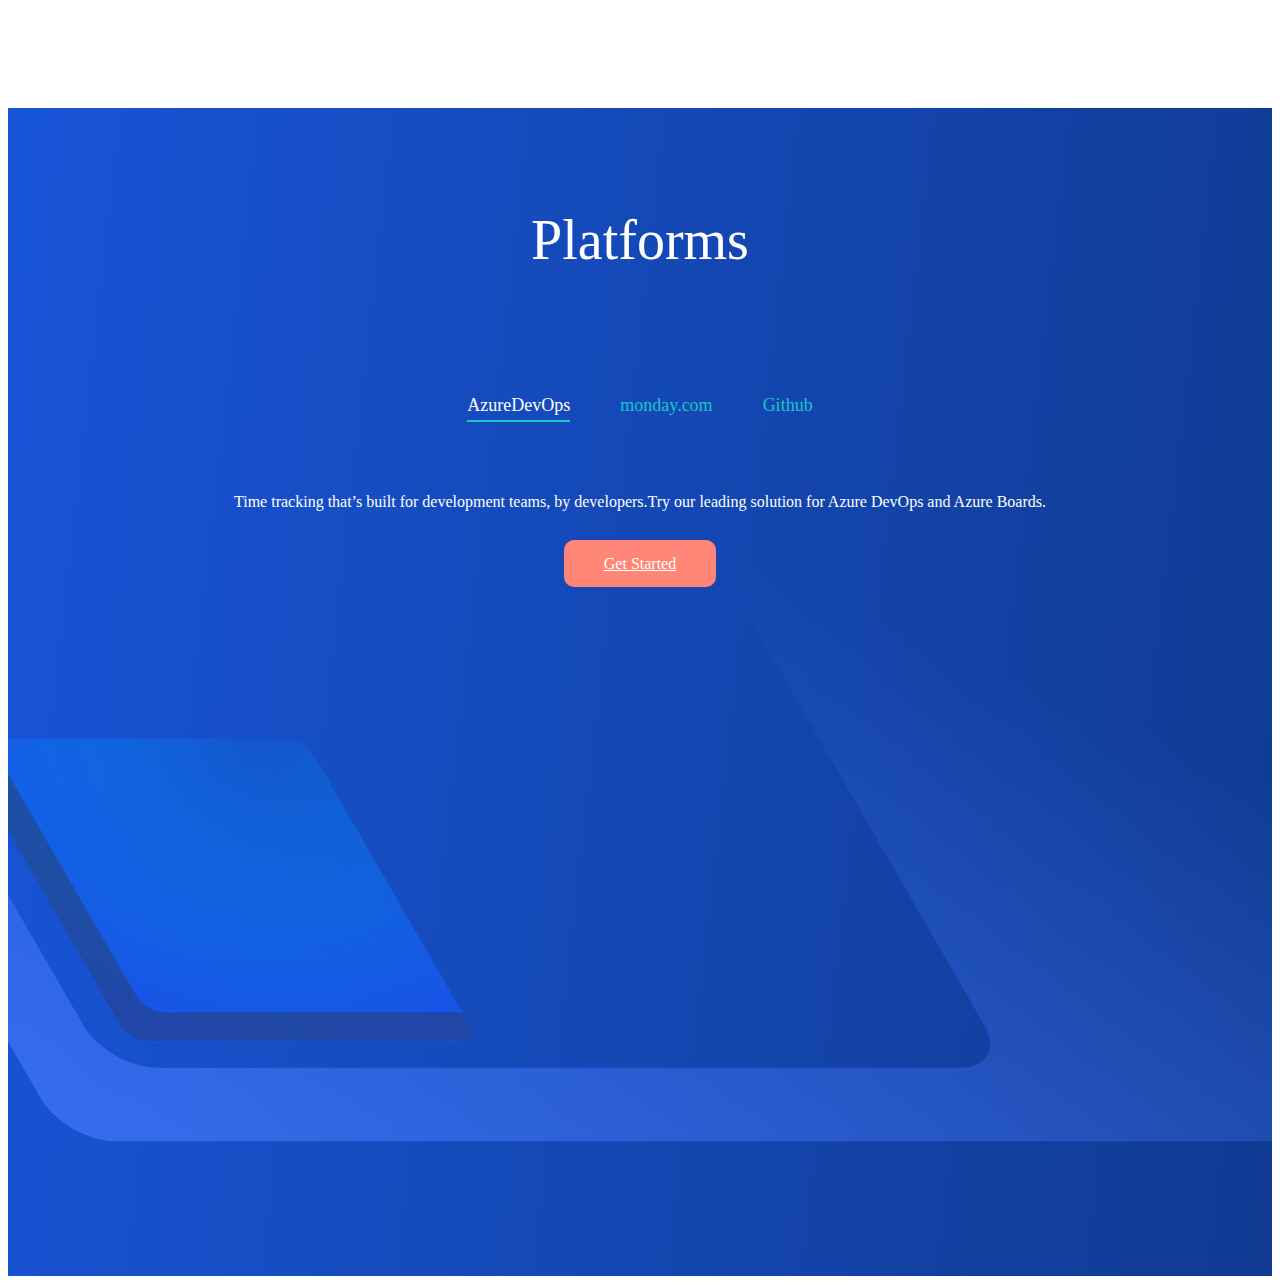
==== commit a3ea698a: "f" ====
--- a/index.html
+++ b/index.html
@@ -24,8 +24,8 @@
                 <a class="btn" href="#">Get Started</a>
               </div>
 
-              <div style="width: 555px; height: 555px; background-color: aqua">
-                <img src="" alt="" />
+              <div style="width: 555px; height: 555px">
+                <img style="background-color: aqua" src="" alt="" />
               </div>
             </div>
           </div>
--- a/css/index.css
+++ b/css/index.css
@@ -9,7 +9,7 @@
 .template_with_blocks_section .bg_first {
   background: url('../img/img7pace/firstblock.svg');
 
-  background-size: contain;
+  background-size: cover;
   background-repeat: no-repeat;
   background-position: center;
 
@@ -18,19 +18,20 @@
 }
 .template_with_blocks_section .svg_first {
   background: url('../img/img7pace/firstbg.svg');
-  background-size: contain;
+
+  background-size: cover;
   background-repeat: no-repeat;
   background-position: center;
 
   animation-direction: alternate-reverse;
-  transition: 0.5s ease;
+  transition: 1s ease;
 } 
 
 /* ============== monday bg ================== */
 .template_with_blocks_section .bg_second {
   background: url('../img/img7pace/secondBlock.svg');
 
-  background-size: contain;
+  background-size: cover;
   background-repeat: no-repeat;
   background-position: center;
 
@@ -40,18 +41,18 @@
 
 .template_with_blocks_section .svg_second {
   background: url('../img/img7pace/second_bg.svg');
-  background-size: contain;
+  background-size: cover;
   background-repeat: no-repeat;
   background-position: center;
 
   animation-direction: alternate-reverse;
-  transition: 0.5s ease;
+  transition: 1s ease;
 } 
 /* =====================git hub bg ============================ */
 .template_with_blocks_section .bg_third {
   background: url('../img/img7pace/thirdblock.svg');
 
-  background-size: contain;
+  background-size: cover;
   background-repeat: no-repeat;
   background-position: center;
 
@@ -60,12 +61,12 @@
 }
 .template_with_blocks_section .svg_third {
   background: url('../img/img7pace/thirdbg.svg');
-  background-size: contain;
+  background-size: cover;
   background-repeat: no-repeat;
   background-position: center;
 
   animation-direction: alternate-reverse;
-  transition: 0.5s ease;
+  transition: 1s ease;
 } 
 /* ///////////////////// */
 
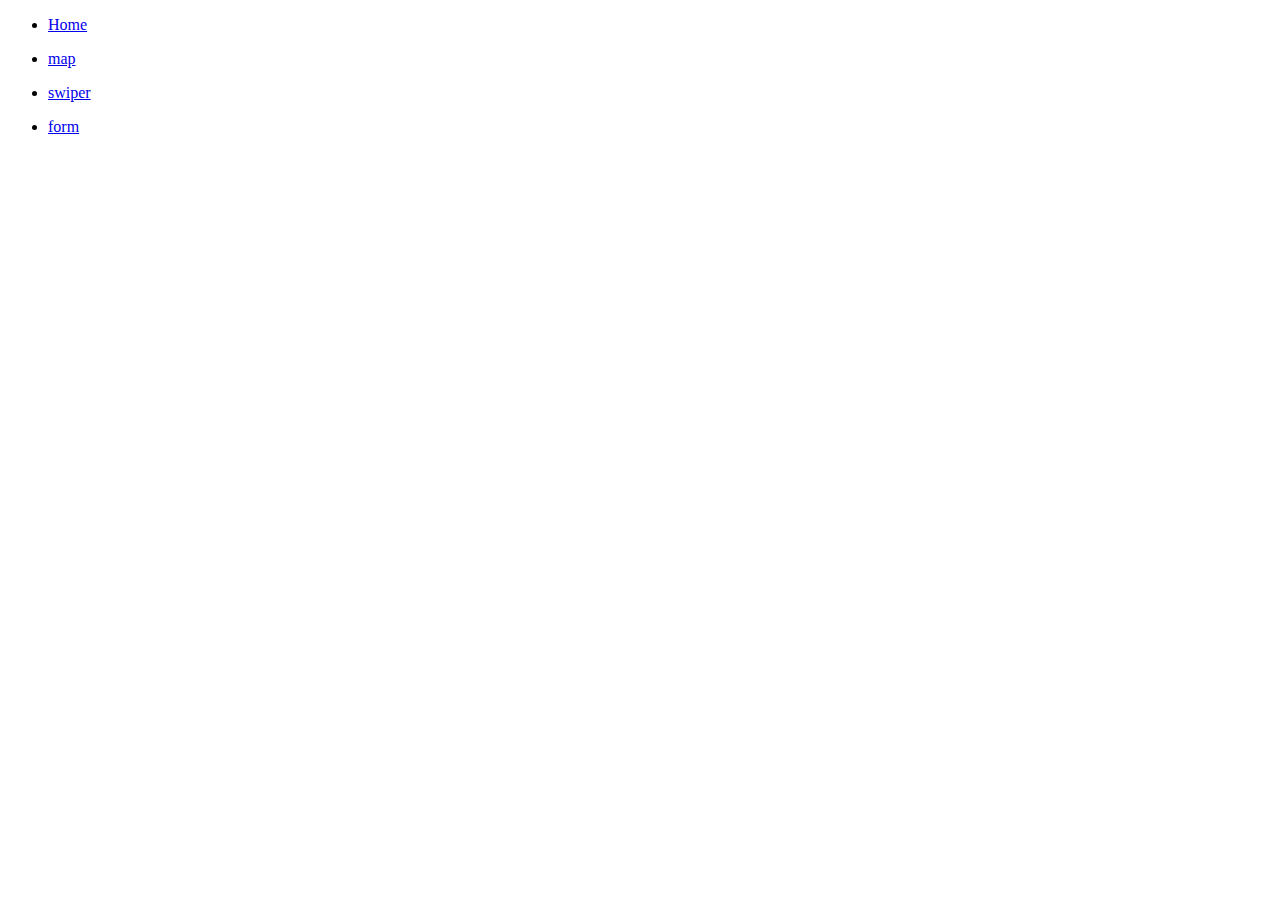
==== commit a10a29d0: "add form" ====
--- a/index.html
+++ b/index.html
@@ -8,111 +8,24 @@
     <link rel="stylesheet" href="css/index.css" />
   </head>
   <body>
-    <section class="template_with_blocks_section">
-      <div class="section_bg">
-        <div class="svg_bg">
-          <div class="container" style="padding: 100px 0 100px 0">
-            <div class="wrapper">
-              <h2 class="title">Platforms</h2>
-              <div>
-                <ul class="links">
-                  <li><p class="item active" id="1" data-state="01">AzureDevOps</p></li>
-                  <li><p class="item" id="2" data-state="02">monday.com</p></li>
-                  <li><p class="item" id="3" data-state="03">Github</p></li>
-                </ul>
-                <p class="text"></p>
-                <a class="btn" href="#">Get Started</a>
-              </div>
+    <header>
+      <ul class="nav_links">
+        <li class="link">
+          <a href="index.html"><p>Home</p></a>
+        </li>
 
-              <div style="width: 555px; height: 555px">
-                <img style="background-color: aqua" src="" alt="" />
-              </div>
-            </div>
-          </div>
-        </div>
-      </div>
-      <script>
-        const textBoxOne = `Time tracking that’s built for development teams, by developers.Try our leading solution for Azure DevOps and Azure Boards.`;
-        // const textBoxOne = `Time tracking that’s built for development teams, by developers. <br/>Try our leading solution for Azure DevOps and Azure Boards.`;
-        const textBoxTwoo = `Seamless, professional time tracking for monday.com teams who need to track time,optimize planning, report on projects, and more.`;
-        const textBoxThree = `Developer timekeeping built for teams using GitHub. Currently available in beta.`;
+        <li class="link">
+          <a href="map.html"><p>map</p></a>
+        </li>
 
-        const states = document.querySelectorAll('.item');
-        const one = document.getElementById('1');
-        const two = document.getElementById('2');
-        const three = document.getElementById('3');
+        <li class="link">
+          <a href="sviper.html"><p>swiper</p></a>
+        </li>
 
-        const sectionBg = document.querySelector('.section_bg');
-        const sectionSvg = document.querySelector('.svg_bg');
-
-        const text = document.querySelector('.text');
-
-        const hover = (element, onClick) => {
-          element.addEventListener('click', onClick);
-        };
-
-        text.innerHTML = textBoxOne;
-        sectionBg.classList.add('bg_first');
-        sectionSvg.classList.add('svg_first');
-
-        for (let i = 0; i < states.length; i++) {
-          hover(states[i], e => {
-            switch (states[i].id) {
-              case '1':
-                one.classList.add('active');
-                two.classList.remove('active');
-                three.classList.remove('active');
-
-                sectionBg.classList.add('bg_first');
-                sectionBg.classList.remove('bg_second');
-                sectionBg.classList.remove('bg_third');
-
-                sectionSvg.classList.add('svg_first');
-                sectionSvg.classList.remove('svg_second');
-                sectionSvg.classList.remove('svg_third');
-
-                text.innerHTML = textBoxOne;
-                break;
-              case '2':
-                one.classList.remove('active');
-                two.classList.add('active');
-                three.classList.remove('active');
-
-                sectionBg.classList.remove('bg_first');
-                sectionBg.classList.add('bg_second');
-                sectionBg.classList.remove('bg_third');
-
-                sectionSvg.classList.remove('svg_first');
-                sectionSvg.classList.add('svg_second');
-                sectionSvg.classList.remove('svg_third');
-
-                text.innerHTML = textBoxTwoo;
-                break;
-
-              case '3':
-                one.classList.remove('active');
-                two.classList.remove('active');
-                three.classList.add('active');
-
-                sectionBg.classList.remove('bg_first');
-                sectionBg.classList.remove('bg_second');
-                sectionBg.classList.add('bg_third');
-
-                sectionSvg.classList.remove('svg_first');
-                sectionSvg.classList.remove('svg_second');
-                sectionSvg.classList.add('svg_third');
-
-                text.innerHTML = textBoxThree;
-
-              default:
-                text.innerHTML = textBoxOne;
-                sectionBg.classList.add('bg_first');
-                sectionSvg.classList.add('svg_first');
-                break;
-            }
-          });
-        }
-      </script>
-    </section>
+        <li class="link">
+          <a href="./form/form.html"><p>form</p></a>
+        </li>
+      </ul>
+    </header>
   </body>
 </html>
